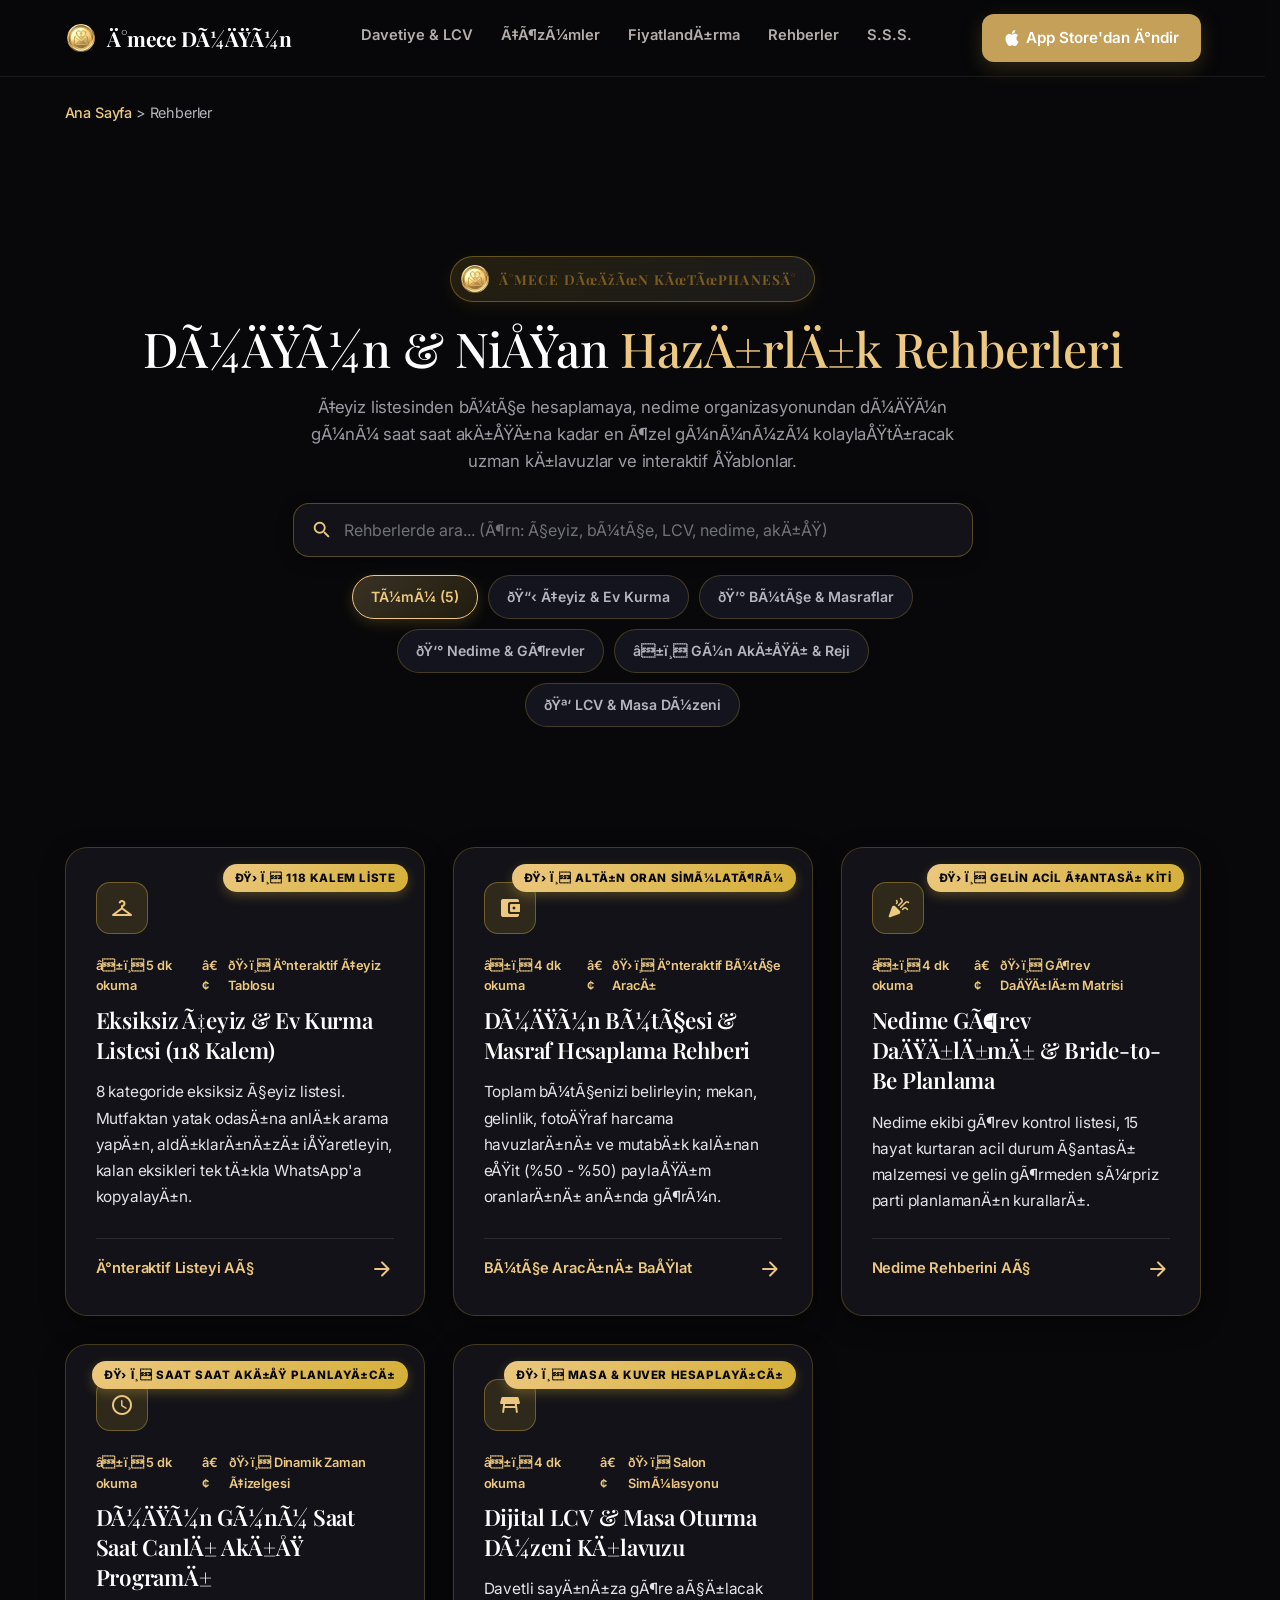
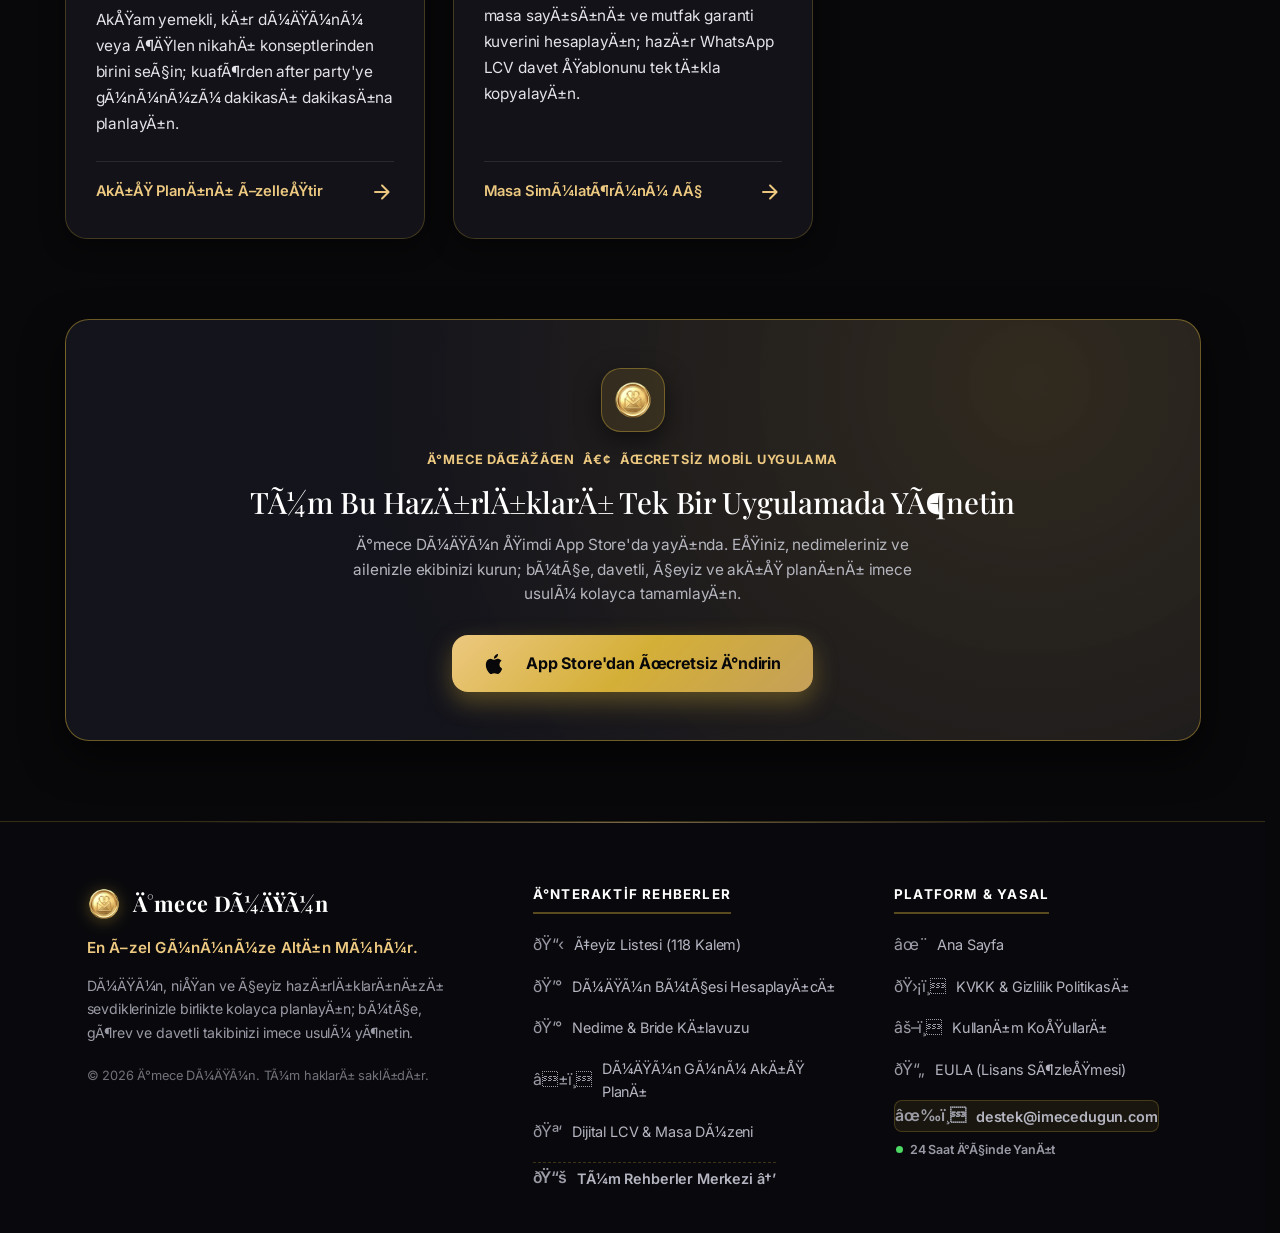
==== rehber/index.html @ f084f0af "feat(analytics): integrate Meta Pixel (2142810199699702) across all pages with Lead conversion track" ====
<!DOCTYPE html>
<html lang="tr">
<head>
    <!-- Google tag (gtag.js) -->
    <script async src="https://www.googletagmanager.com/gtag/js?id=G-TB2CR1GVQ4"></script>
    <script>
      window.dataLayer = window.dataLayer || [];
      function gtag(){dataLayer.push(arguments);}
      gtag('consent', 'default', {
        'ad_storage': 'granted',
        'ad_user_data': 'granted',
        'ad_personalization': 'granted',
        'analytics_storage': 'granted'
      });
      gtag('js', new Date());

      gtag('config', 'G-TB2CR1GVQ4');
    </script>

    <!-- Meta Pixel Code -->
    <script>
    !function(f,b,e,v,n,t,s)
    {if(f.fbq)return;n=f.fbq=function(){n.callMethod?
    n.callMethod.apply(n,arguments):n.queue.push(arguments)};
    if(!f._fbq)f._fbq=n;n.push=n;n.loaded=!0;n.version='2.0';
    n.queue=[];t=b.createElement(e);t.async=!0;
    t.src=v;s=b.getElementsByTagName(e)[0];
    s.parentNode.insertBefore(t,s)}(window, document,'script',
    'https://connect.facebook.net/en_US/fbevents.js');
    fbq('init', '2142810199699702');
    fbq('track', 'PageView');
    </script>
    <noscript><img height="1" width="1" style="display:none"
    src="https://www.facebook.com/tr?id=2142810199699702&ev=PageView&noscript=1"
    /></noscript>
    <!-- End Meta Pixel Code -->

    <meta charset="UTF-8">
    <meta name="viewport" content="width=device-width, initial-scale=1.0">
    <meta name="description" content="İmece Düğün Hazırlık Rehberleri: Eksiksiz çeyiz listesi, düğün bütçesi hesaplama, nedime görev dağılımı, düğün günü akış planı ve dijital LCV kılavuzları.">
    <meta name="keywords" content="düğün rehberi, çeyiz listesi, düğün bütçesi hesaplama, nedime görevleri, düğün günü akışı, dijital lcv, düğün planlama">
    <title>Düğün &amp; Nişan Hazırlık Rehberleri — İmece Düğün</title>
    <link rel="canonical" href="https://imecedugun.com/rehber/">
    <meta name="theme-color" content="#09090D">
    <link rel="manifest" href="/site.webmanifest">

    <!-- Social & Open Graph -->
    <meta property="og:type" content="website">
    <meta property="og:locale" content="tr_TR">
    <meta property="og:title" content="Düğün &amp; Nişan Hazırlık Rehberleri — İmece Düğün">
    <meta property="og:description" content="Eksiksiz çeyiz listesinden bütçe hesaplamaya, nedime organizasyonundan düğün günü akışına kadar tüm kılavuzlar tek merkezde.">
    <meta property="og:url" content="https://imecedugun.com/rehber/">
    <meta property="og:image" content="https://imecedugun.com/assets/img/og-share-1200x630.png">
    <meta property="og:image:width" content="1200">
    <meta property="og:image:height" content="630">
    <meta property="og:image:alt" content="İmece Düğün — Düğün &amp; Nişan Hazırlık Rehberleri">
    <meta property="og:site_name" content="İmece Düğün">
    <meta name="twitter:card" content="summary_large_image">
    <meta name="twitter:title" content="Düğün &amp; Nişan Hazırlık Rehberleri — İmece Düğün">
    <meta name="twitter:description" content="Eksiksiz çeyiz listesinden bütçe hesaplamaya, nedime organizasyonundan düğün günü akışına kadar tüm kılavuzlar tek merkezde.">
    <meta name="twitter:image" content="https://imecedugun.com/assets/img/og-share-1200x630.png">

    <!-- Fonts & Icons -->
    <link rel="preconnect" href="https://fonts.googleapis.com">
    <link rel="preconnect" href="https://fonts.gstatic.com" crossorigin>
    <link href="https://fonts.googleapis.com/css2?family=Inter:wght@300;400;500;600;700&family=Playfair+Display:ital,wght@0,400..900;1,400..900&display=swap" rel="stylesheet">
    <link href="https://fonts.googleapis.com/icon?family=Material+Icons+Round&display=swap" rel="stylesheet">
        <!-- Favicon & Tab Icons (100% Guaranteed Transparent, Zero White Background) -->
    <link rel="icon" type="image/svg+xml" href="/favicon.svg?v=20260911_v7">
    <link rel="icon" type="image/svg+xml" href="/seal-favicon.svg?v=20260911_v7">
    <link rel="icon" type="image/png" sizes="32x32" href="[data-uri]">
    <link rel="icon" type="image/png" sizes="16x16" href="[data-uri]">
    <link rel="icon" type="image/png" sizes="32x32" href="/seal-favicon-32.png?v=20260911_v7">
    <link rel="icon" type="image/png" sizes="16x16" href="/seal-favicon-16.png?v=20260911_v7">
    <link rel="icon" type="image/png" sizes="48x48" href="/seal-favicon-48.png?v=20260911_v7">
    <link rel="icon" type="image/png" sizes="96x96" href="/seal-favicon-96.png?v=20260911_v7">
    <link rel="icon" type="image/png" sizes="192x192" href="/favicon-192x192.png?v=20260911_v7">
    <link rel="shortcut icon" href="/favicon.ico?v=20260911_v7" type="image/x-icon">
    <link rel="apple-touch-icon" sizes="180x180" href="/apple-touch-icon.png?v=20260911_v7">
    <link rel="mask-icon" href="/safari-pinned-tab.svg?v=20260911_v7" color="#C59B27">
    <script>
      (function(){
        try {
          var u = "[data-uri]";
          var l = document.querySelector('link[rel="icon"]:not([type="image/svg+xml"])');
          if (!l) {
            l = document.createElement("link");
            l.rel = "icon";
            document.head.appendChild(l);
          }
          l.type = "image/png";
          l.sizes = "32x32";
          l.href = u;
        } catch(e){}
      })();
    </script>
<!-- Stylesheets -->
    <link rel="stylesheet" href="../style.css?v=37.0">
    <link rel="stylesheet" href="../refresh.css?v=37.0">

    <style>
        html, body {
            background-color: #08080A !important;
            color: #FFFFFF !important;
            font-family: 'Inter', system-ui, -apple-system, BlinkMacSystemFont, sans-serif;
            margin: 0;
            padding: 0;
        }
        .skip-link {
            position: absolute;
            top: -60px;
            left: 16px;
            background: #ECC880;
            color: #08080A;
            padding: 10px 18px;
            font-weight: 700;
            border-radius: 8px;
            z-index: 10000;
            text-decoration: none;
            transition: top 0.2s ease;
        }
        .skip-link:focus {
            top: 16px;
        }
        .sr-only {
            position: absolute;
            width: 1px;
            height: 1px;
            padding: 0;
            margin: -1px;
            overflow: hidden;
            clip: rect(0, 0, 0, 0);
            white-space: nowrap;
            border: 0;
        }
        .navbar {
            background: rgba(8, 8, 10, 0.92) !important;
            backdrop-filter: blur(20px) !important;
            border-bottom: 1px solid rgba(255, 255, 255, 0.08) !important;
        }
        .navbar .nav-links a {
            color: #E2E2E8 !important;
        }
        .navbar .nav-links a:hover {
            color: #ECC880 !important;
        }
        /* Luxury Modern Footer */
        footer.luxury-footer {
            background: #09090D !important;
            border-top: 1px solid rgba(212, 175, 55, 0.22) !important;
            padding: 64px 0 40px !important;
            position: relative;
            overflow: hidden;
        }
        .luxury-footer-divider {
            position: absolute;
            top: 0;
            left: 50%;
            transform: translateX(-50%);
            width: 80%;
            max-width: 900px;
            height: 1px;
            background: linear-gradient(90deg, transparent 0%, rgba(236, 200, 128, 0.5) 50%, transparent 100%);
        }
        footer.luxury-footer .footer-container {
            display: grid !important;
            grid-template-columns: 1.4fr 1.1fr 1fr !important;
            gap: 48px !important;
            align-items: flex-start !important;
            max-width: 1140px !important;
            margin: 0 auto !important;
            padding: 0 24px !important;
        }
        footer.luxury-footer .footer-brand {
            display: flex !important;
            flex-direction: column !important;
            gap: 14px !important;
        }
        footer.luxury-footer .footer-brand .logo {
            display: flex !important;
            align-items: center !important;
            gap: 12px !important;
            text-decoration: none !important;
        }
        footer.luxury-footer .footer-logo-img {
            width: 34px !important;
            height: 34px !important;
            object-fit: contain !important;
            filter: drop-shadow(0 2px 8px rgba(212, 175, 55, 0.35));
        }
        footer.luxury-footer .footer-brand .logo-text {
            font-family: var(--font-header, 'Playfair Display', serif) !important;
            color: #FFFFFF !important;
            font-size: 1.35rem !important;
            font-weight: 700 !important;
            letter-spacing: 0.3px !important;
        }
        footer.luxury-footer .footer-slogan {
            color: #ECC880 !important;
            font-size: 0.95rem !important;
            font-weight: 600 !important;
            letter-spacing: 0.2px !important;
            margin: 0 !important;
        }
        footer.luxury-footer .footer-desc {
            color: #9A9AA6 !important;
            font-size: 0.88rem !important;
            line-height: 1.65 !important;
            margin: 0 !important;
            max-width: 360px !important;
        }
        footer.luxury-footer .footer-platform-badge {
            display: inline-flex !important;
            align-items: center !important;
            gap: 8px !important;
            background: rgba(212, 175, 55, 0.08) !important;
            border: 1px solid rgba(212, 175, 55, 0.28) !important;
            padding: 6px 14px !important;
            border-radius: 20px !important;
            width: fit-content !important;
            color: #ECC880 !important;
            font-size: 0.8rem !important;
            font-weight: 600 !important;
            margin-top: 2px !important;
        }
        footer.luxury-footer .footer-platform-badge .badge-dot {
            width: 7px !important;
            height: 7px !important;
            border-radius: 50% !important;
            background: #4cd964 !important;
            box-shadow: 0 0 8px #4cd964 !important;
            display: inline-block !important;
            animation: pulse-live 2.5s infinite ease-in-out;
        }
        @keyframes pulse-live {
            0%, 100% { opacity: 1; transform: scale(1); }
            50% { opacity: 0.5; transform: scale(0.85); }
        }
        footer.luxury-footer .footer-legal-copy {
            color: #71717A !important;
            font-size: 0.8rem !important;
            margin-top: 8px !important;
        }
        footer.luxury-footer .footer-nav-col {
            display: flex !important;
            flex-direction: column !important;
            gap: 16px !important;
        }
        footer.luxury-footer .footer-heading {
            color: #FFFFFF !important;
            font-size: 0.84rem !important;
            font-weight: 700 !important;
            text-transform: uppercase !important;
            letter-spacing: 1.2px !important;
            margin: 0 !important;
            padding-bottom: 8px !important;
            border-bottom: 2px solid rgba(212, 175, 55, 0.4) !important;
            display: inline-block !important;
            width: fit-content !important;
        }
        footer.luxury-footer .footer-link-list {
            list-style: none !important;
            padding: 0 !important;
            margin: 0 !important;
            display: flex !important;
            flex-direction: column !important;
            gap: 12px !important;
        }
        footer.luxury-footer .footer-link-list li {
            margin: 0 !important;
            padding: 0 !important;
        }
        footer.luxury-footer .footer-link-list a {
            color: #B5B5C2 !important;
            font-size: 0.9rem !important;
            text-decoration: none !important;
            display: inline-flex !important;
            align-items: center !important;
            gap: 10px !important;
            transition: all 0.22s cubic-bezier(0.16, 1, 0.3, 1) !important;
            padding: 2px 0 !important;
        }
        footer.luxury-footer .footer-link-list a:hover {
            color: #ECC880 !important;
            transform: translateX(5px) !important;
            text-shadow: 0 0 10px rgba(236, 200, 128, 0.35) !important;
        }
        footer.luxury-footer .footer-icon {
            font-size: 1rem !important;
            opacity: 0.85 !important;
            display: inline-block !important;
            transition: transform 0.2s ease !important;
            flex-shrink: 0 !important;
        }
        footer.luxury-footer .footer-link-list a:hover .footer-icon {
            transform: scale(1.22) !important;
        }
        footer.luxury-footer .all-guides-link {
            color: #ECC880 !important;
            font-weight: 600 !important;
            margin-top: 4px !important;
            padding-top: 6px !important;
            border-top: 1px dashed rgba(212, 175, 55, 0.25) !important;
        }
        footer.luxury-footer .all-guides-link:hover {
            color: #FFF2CE !important;
        }
        footer.luxury-footer .support-mail-link {
            color: #ECC880 !important;
            font-weight: 600 !important;
            background: rgba(212, 175, 55, 0.08) !important;
            border: 1px solid rgba(212, 175, 55, 0.24) !important;
            padding: 6px 12px !important;
            border-radius: 8px !important;
            margin-top: 4px !important;
            width: fit-content !important;
        }
        footer.luxury-footer .support-mail-link:hover {
            background: rgba(212, 175, 55, 0.16) !important;
            border-color: rgba(212, 175, 55, 0.45) !important;
            color: #FFF2CE !important;
            transform: translateX(4px) !important;
        }
        @media (max-width: 900px) {
            footer.luxury-footer .footer-container {
                grid-template-columns: 1fr 1fr !important;
                gap: 36px !important;
            }
            footer.luxury-footer .footer-brand {
                grid-column: span 2 !important;
            }
        }
        @media (max-width: 600px) {
            footer.luxury-footer {
                padding: 48px 0 32px !important;
            }
            footer.luxury-footer .footer-container {
                grid-template-columns: 1fr !important;
                gap: 32px !important;
            }
            footer.luxury-footer .footer-brand {
                grid-column: span 1 !important;
            }
            footer.luxury-footer .footer-desc {
                max-width: 100% !important;
            }
        }
        .guide-hub-hero {
            padding: 120px 0 60px;
            text-align: center;
            position: relative;
        }
        .guide-hub-grid {
            display: grid;
            grid-template-columns: repeat(auto-fit, minmax(320px, 1fr));
            gap: 28px;
            margin: 40px 0 80px;
        }
        .guide-card {
            background: #121218;
            border: 1px solid rgba(212, 175, 55, 0.25);
            border-radius: 22px;
            padding: 34px 30px;
            transition: transform 0.3s cubic-bezier(0.16, 1, 0.3, 1), border-color 0.3s ease, box-shadow 0.3s ease;
            display: flex;
            flex-direction: column;
            justify-content: space-between;
            text-decoration: none;
            color: inherit;
            position: relative;
            overflow: hidden;
            box-shadow: 0 8px 24px rgba(0, 0, 0, 0.4);
        }
        .guide-card:hover {
            transform: translateY(-6px);
            border-color: rgba(212, 175, 55, 0.7);
            box-shadow: 0 16px 44px rgba(0, 0, 0, 0.6), 0 0 28px rgba(212, 175, 55, 0.25);
        }
        .guide-card-icon {
            width: 52px;
            height: 52px;
            border-radius: 14px;
            background: rgba(212, 175, 55, 0.15);
            border: 1px solid rgba(212, 175, 55, 0.4);
            display: flex;
            align-items: center;
            justify-content: center;
            color: #ECC880;
            margin-bottom: 22px;
            font-size: 26px;
        }
        .guide-card h3 {
            font-family: var(--font-header, 'Playfair Display', serif);
            font-size: 1.4rem;
            color: #FFFFFF;
            margin: 0 0 14px;
            line-height: 1.35;
            letter-spacing: -0.01em;
        }
        .guide-card p {
            color: #E2E2E8;
            font-size: 0.96rem;
            line-height: 1.7;
            margin: 0 0 24px;
            flex-grow: 1;
        }
        .guide-card-footer {
            display: flex;
            align-items: center;
            justify-content: space-between;
            border-top: 1px solid rgba(255, 255, 255, 0.1);
            padding-top: 18px;
            font-size: 0.92rem;
            font-weight: 600;
            color: #ECC880;
        }
        .guide-badge-popular {
            position: absolute;
            top: 16px;
            right: 16px;
            background: linear-gradient(135deg, #ECC880, #D4AF37);
            color: #08080A;
            font-size: 0.72rem;
            font-weight: 800;
            padding: 5px 12px;
            border-radius: 20px;
            text-transform: uppercase;
            letter-spacing: 0.6px;
            box-shadow: 0 4px 12px rgba(212, 175, 55, 0.3);
        }
        .guide-card-footer .material-icons-round {
            transition: transform 0.25s cubic-bezier(0.16, 1, 0.3, 1), color 0.25s ease;
        }
        .guide-card:hover .guide-card-footer .material-icons-round {
            transform: translateX(6px);
            color: #FFF2CE;
        }
        /* Luxury Search & Filter Pills */
        .guide-search-container {
            max-width: 680px;
            margin: 28px auto 20px;
            position: relative;
        }
        .guide-search-wrapper {
            position: relative;
            display: flex;
            align-items: center;
        }
        .guide-search-input {
            width: 100%;
            background: #121218;
            border: 1px solid rgba(212, 175, 55, 0.35);
            border-radius: 16px;
            padding: 16px 20px 16px 50px;
            color: #FFFFFF;
            font-size: 1rem;
            font-family: inherit;
            outline: none;
            transition: all 0.25s ease;
            box-shadow: 0 4px 16px rgba(0,0,0,0.3);
        }
        .guide-search-input:focus {
            border-color: #ECC880;
            box-shadow: 0 0 0 3px rgba(212, 175, 55, 0.25), 0 8px 24px rgba(0,0,0,0.4);
            background: #161622;
        }
        .guide-search-input::placeholder {
            color: #71717A;
        }
        .guide-search-icon {
            position: absolute;
            left: 18px;
            color: #ECC880;
            font-size: 22px;
            pointer-events: none;
        }
        .guide-filter-pills {
            display: flex;
            align-items: center;
            justify-content: center;
            flex-wrap: wrap;
            gap: 10px;
            margin: 18px auto 0;
            max-width: 760px;
        }
        .guide-filter-btn {
            background: #14141E;
            border: 1px solid rgba(212, 175, 55, 0.25);
            color: #B5B5BE;
            font-size: 0.88rem;
            font-weight: 600;
            padding: 8px 18px;
            border-radius: 24px;
            cursor: pointer;
            transition: all 0.22s ease;
            font-family: inherit;
            min-height: 44px;
            display: inline-flex;
            align-items: center;
            justify-content: center;
        }
        .guide-filter-btn:hover {
            border-color: rgba(212, 175, 55, 0.6);
            color: #FFFFFF;
            background: #181826;
            transform: translateY(-2px);
        }
        .guide-filter-btn.active {
            background: linear-gradient(135deg, rgba(236, 200, 128, 0.22) 0%, rgba(212, 175, 55, 0.12) 100%);
            border-color: #ECC880;
            color: #ECC880;
            box-shadow: 0 4px 14px rgba(212, 175, 55, 0.2);
        }
        .no-results-msg {
            grid-column: 1 / -1;
            text-align: center;
            padding: 48px 24px;
            background: #121218;
            border: 1px dashed rgba(212, 175, 55, 0.3);
            border-radius: 20px;
            display: none;
        }
        .breadcrumb-nav {
            padding: 24px 0 12px;
            font-size: 0.9rem;
            color: #B5B5BE;
        }
        .breadcrumb-nav a {
            color: #ECC880;
            text-decoration: none;
            font-weight: 500;
        }
        @media (max-width: 600px) {
            .guide-hub-grid {
                grid-template-columns: 1fr !important;
                gap: 18px !important;
            }
            .guide-card {
                padding: 24px 18px !important;
                border-radius: 18px !important;
            }
            .guide-badge-popular {
                position: static !important;
                align-self: flex-start !important;
                margin-bottom: 12px !important;
            }
            .guide-filter-pills {
                overflow-x: auto !important;
                flex-wrap: nowrap !important;
                -webkit-overflow-scrolling: touch !important;
                scrollbar-width: none !important;
                justify-content: flex-start !important;
                padding-bottom: 8px !important;
                width: 100% !important;
            }
            .guide-filter-pills::-webkit-scrollbar {
                display: none;
            }
            .guide-filter-btn {
                flex-shrink: 0;
                white-space: nowrap;
            }
        }
    </style>

    <!-- Schema.org Breadcrumb & ItemList Collection -->
    <script type="application/ld+json">
    [
      {
        "@context": "https://schema.org",
        "@type": "BreadcrumbList",
        "itemListElement": [
          {
            "@type": "ListItem",
            "position": 1,
            "name": "Ana Sayfa",
            "item": "https://imecedugun.com/"
          },
          {
            "@type": "ListItem",
            "position": 2,
            "name": "Rehberler",
            "item": "https://imecedugun.com/rehber/"
          }
        ]
      },
      {
        "@context": "https://schema.org",
        "@type": "ItemList",
        "name": "İmece Düğün Hazırlık Rehberleri",
        "description": "Düğün bütçesi, çeyiz listesi, nedime görev dağılımı, düğün günü akış planı ve dijital LCV rehberleri.",
        "itemListElement": [
          {
            "@type": "ListItem",
            "position": 1,
            "url": "https://imecedugun.com/rehber/ceyiz-listesi.html",
            "name": "Eksiksiz Çeyiz Listesi (118 Kalem)"
          },
          {
            "@type": "ListItem",
            "position": 2,
            "url": "https://imecedugun.com/rehber/dugun-butcesi.html",
            "name": "Düğün Bütçesi Hesaplayıcı"
          },
          {
            "@type": "ListItem",
            "position": 3,
            "url": "https://imecedugun.com/rehber/nedime-ve-bride-to-be.html",
            "name": "Nedime Görev Dağılımı ve Bride-to-Be Planlama"
          },
          {
            "@type": "ListItem",
            "position": 4,
            "url": "https://imecedugun.com/rehber/dugun-gunu-akisi.html",
            "name": "Düğün Günü Saat Saat Canlı Akış Programı"
          },
          {
            "@type": "ListItem",
            "position": 5,
            "url": "https://imecedugun.com/rehber/dijital-lcv-ve-oturma-duzeni.html",
            "name": "Dijital LCV ve Masa Oturma Düzeni Kılavuzu"
          }
        ]
      }
    ]
    </script>
</head>
<body class="has-sticky-cta dark-active" style="background-color: #08080A !important; color: #FFFFFF !important;">
    <a class="skip-link" href="#anaicerik">İçeriğe geç</a>

    <!-- Header / Navbar -->
    <header class="navbar" style="background-color: rgba(8, 8, 10, 0.95) !important;">
        <div class="container nav-container">
            <a class="logo" href="https://imecedugun.com/" aria-label="İmece Düğün — Ana Sayfa">
                <img src="../assets/img/logo_wax_seal_96.png" alt="İmece Düğün Logo" width="32" height="32" style="width: 32px; height: 32px; object-fit: contain; margin-right: 10px;">
                <span class="logo-text">İmece Düğün</span>
            </a>
            <nav class="nav-links">
                <a href="https://imecedugun.com/#interactive-rsvp-showcase">Davetiye &amp; LCV</a>
                <a href="https://imecedugun.com/#neden-imece">Çözümler</a>
                <a href="https://imecedugun.com/#paketler">Fiyatlandırma</a>
                <a href="index.html" aria-current="page" style="color: var(--gold, #C5A059); font-weight: 600;">Rehberler</a>
                <a href="https://imecedugun.com/#sss">S.S.S.</a>
            </nav>
            <button class="nav-toggle" id="navToggle" type="button" aria-label="Menüyü aç" aria-expanded="false" aria-controls="navDrawer">
                <span class="nav-toggle-bar"></span>
                <span class="nav-toggle-bar"></span>
            </button>
            <div class="nav-cta">
                <a href="https://apps.apple.com/tr/app/i-mece-d%C3%BC%C4%9F%C3%BCn/id6794826834" target="_blank" rel="noopener" class="btn btn-primary btn-gold-effect nav-download-btn">
                    <svg class="apple-svg" viewBox="0 0 16 16" width="16" height="16" fill="currentColor" style="vertical-align: -2px; margin-right: 6px;" aria-hidden="true">
                        <path d="M11.182.008C11.148-.03 9.923.023 8.857 1.18c-1.066 1.156-.902 2.482-.878 2.516s1.52.087 2.475-1.258.762-2.391.728-2.43m3.314 11.733c-.048-.096-2.325-1.234-2.113-3.422s1.675-2.789 1.698-2.854-.597-.79-1.254-1.157a3.7 3.7 0 0 0-1.563-.434c-.108-.003-.483-.095-1.254.116-.508.139-1.653.589-1.968.607-.316.018-1.256-.522-2.267-.665-.647-.125-1.333.131-1.824.328-.49.196-1.422.754-2.074 2.237-.652 1.482-.311 3.83-.067 4.56s.625 1.924 1.273 2.796c.576.984 1.34 1.667 1.659 1.899s1.219.386 1.843.067c.502-.308 1.408-.485 1.766-.472.357.013 1.061.154 1.782.539.571.197 1.111.115 1.652-.105.541-.221 1.324-1.059 2.238-2.758q.52-1.185.473-1.282"/>
                    </svg>
                    App Store'dan İndir
                </a>
            </div>
        </div>
    </header>

    <!-- Mobil Menü Çekmecesi -->
    <div class="nav-drawer" id="navDrawer" hidden>
        <div class="nav-drawer-scrim" data-nav-close></div>
        <nav class="nav-drawer-panel" aria-label="Mobil menü">
            <div style="display: flex; align-items: center; justify-content: space-between; margin-bottom: 20px; padding-bottom: 14px; border-bottom: 1px solid rgba(255, 255, 255, 0.1);">
                <div style="display: flex; align-items: center; gap: 10px;">
                    <img src="../assets/img/logo_wax_seal_96.png" alt="Logo" width="28" height="28" style="width: 28px; height: 28px; object-fit: contain;">
                    <span style="font-weight: 700; color: #fff; font-size: 1.05rem;">İmece Düğün</span>
                </div>
                <button type="button" data-nav-close style="background: none; border: none; color: #ECC880; font-size: 28px; cursor: pointer; min-width: 44px; min-height: 44px; display: inline-flex; align-items: center; justify-content: center; line-height: 1;" aria-label="Menüyü Kapat">&times;</button>
            </div>
            <a href="https://imecedugun.com/#interactive-rsvp-showcase" data-nav-close>Davetiye &amp; LCV</a>
            <a href="https://imecedugun.com/#neden-imece" data-nav-close>Çözümler</a>
            <a href="https://imecedugun.com/#paketler" data-nav-close>Fiyatlandırma</a>
            <a href="https://imecedugun.com/#sss" data-nav-close>S.S.S.</a>

            <div style="margin: 14px 0 8px; padding-top: 14px; border-top: 1px solid rgba(255, 255, 255, 0.08); font-size: 0.75rem; text-transform: uppercase; letter-spacing: 1px; color: #ECC880; font-weight: 700;">Rehberler &amp; Şablonlar</div>
            <a href="index.html" data-nav-close style="color: var(--gold, #C5A059); font-weight: 600;">Rehberler Merkezi</a>
            <a href="ceyiz-listesi.html" data-nav-close>Eksiksiz Çeyiz Listesi (118 Kalem)</a>
            <a href="dugun-butcesi.html" data-nav-close>Düğün Bütçesi Hesaplayıcı</a>
            <a href="nedime-ve-bride-to-be.html" data-nav-close>Nedime &amp; Bride Kılavuzu</a>
            <a href="dugun-gunu-akisi.html" data-nav-close>Düğün Günü Akış Planı</a>
            <a href="dijital-lcv-ve-oturma-duzeni.html" data-nav-close>Dijital LCV &amp; Masa Düzeni</a>
            <a href="https://apps.apple.com/tr/app/i-mece-d%C3%BC%C4%9F%C3%BCn/id6794826834" target="_blank" rel="noopener" class="btn btn-primary nav-drawer-cta" data-nav-close style="margin-top: 20px;">
                <svg class="apple-svg" viewBox="0 0 16 16" width="16" height="16" fill="currentColor" style="vertical-align: -2px; margin-right: 6px;" aria-hidden="true">
                    <path d="M11.182.008C11.148-.03 9.923.023 8.857 1.18c-1.066 1.156-.902 2.482-.878 2.516s1.52.087 2.475-1.258.762-2.391.728-2.43m3.314 11.733c-.048-.096-2.325-1.234-2.113-3.422s1.675-2.789 1.698-2.854-.597-.79-1.254-1.157a3.7 3.7 0 0 0-1.563-.434c-.108-.003-.483-.095-1.254.116-.508.139-1.653.589-1.968.607-.316.018-1.256-.522-2.267-.665-.647-.125-1.333.131-1.824.328-.49.196-1.422.754-2.074 2.237-.652 1.482-.311 3.83-.067 4.56s.625 1.924 1.273 2.796c.576.984 1.34 1.667 1.659 1.899s1.219.386 1.843.067c.502-.308 1.408-.485 1.766-.472.357.013 1.061.154 1.782.539.571.197 1.111.115 1.652-.105.541-.221 1.324-1.059 2.238-2.758q.52-1.185.473-1.282"/>
                </svg>
                App Store'dan İndir
            </a>
        </nav>
    </div>

    <main id="anaicerik" style="background-color: #08080A !important; color: #FFFFFF !important;">
        <div class="container">
            <nav aria-label="Sayfa konumu" class="breadcrumb-nav">
                <a href="https://imecedugun.com/">Ana Sayfa</a> &gt; <span>Rehberler</span>
            </nav>
        </div>

        <section class="guide-hub-hero">
            <div class="container">
                <div class="hero-brand-badge" style="display: inline-flex; align-items: center; gap: 8px; margin-bottom: 16px;">
                    <img src="../assets/img/logo_wax_seal_96.png" alt="Mühür" width="32" height="32" style="width: 32px; height: 32px;">
                    <span class="hero-badge-title">İMECE DÜĞÜN KÜTÜPHANESİ</span>
                </div>
                <h1 style="font-family: var(--font-header, 'Playfair Display', serif); font-size: clamp(2rem, 4vw, 3rem); color: #fff; margin-bottom: 16px;">
                    Düğün &amp; Nişan <span class="text-gold-gradient">Hazırlık Rehberleri</span>
                </h1>
                <p style="max-width: 680px; margin: 0 auto; color: var(--n-muted, #9a9aa2); font-size: 1.05rem; line-height: 1.6;">
                    Çeyiz listesinden bütçe hesaplamaya, nedime organizasyonundan düğün günü saat saat akışına kadar en özel gününüzü kolaylaştıracak uzman kılavuzlar ve interaktif şablonlar.
                </p>

                <!-- Search & Filters -->
                <div class="guide-search-container">
                    <div class="guide-search-wrapper">
                        <span class="material-icons-round guide-search-icon">search</span>
                        <input type="text" id="guideSearchInput" class="guide-search-input" placeholder="Rehberlerde ara... (örn: çeyiz, bütçe, LCV, nedime, akış)" aria-label="Rehberlerde arama yapın">
                    </div>
                    <div class="guide-filter-pills" role="tablist" aria-label="Kategori Filtreleri">
                        <button class="guide-filter-btn active" data-filter="all" role="tab" aria-selected="true">Tümü (5)</button>
                        <button class="guide-filter-btn" data-filter="ceyiz" role="tab" aria-selected="false">📋 Çeyiz &amp; Ev Kurma</button>
                        <button class="guide-filter-btn" data-filter="butce" role="tab" aria-selected="false">💰 Bütçe &amp; Masraflar</button>
                        <button class="guide-filter-btn" data-filter="nedime" role="tab" aria-selected="false">👰 Nedime &amp; Görevler</button>
                        <button class="guide-filter-btn" data-filter="akis" role="tab" aria-selected="false">⏱️ Gün Akışı &amp; Reji</button>
                        <button class="guide-filter-btn" data-filter="lcv" role="tab" aria-selected="false">🪑 LCV &amp; Masa Düzeni</button>
                    </div>
                </div>
            </div>
        </section>

        <section class="guide-hub-content">
            <div class="container">
                <h2 class="sr-only">Adım Adım Düğün Planlama Rehberleri ve Araçları</h2>
                <div class="guide-hub-grid" id="guideHubGrid">
                    
                    <!-- Guide 1: Çeyiz Listesi -->
                    <a href="ceyiz-listesi.html" class="guide-card" data-category="ceyiz" data-keywords="çeyiz listesi ev kurma mutfak yatak odası salon banyo 118 kalem checklist interaktif liste">
                        <span class="guide-badge-popular">🛠️ 118 Kalem Liste</span>
                        <div>
                            <div class="guide-card-icon">
                                <span class="material-icons-round">checkroom</span>
                            </div>
                            <div class="guide-card-meta" style="display: flex; align-items: center; gap: 8px; color: #ECC880; font-size: 0.8rem; font-weight: 600; margin-bottom: 8px;">
                                <span>⏱️ 5 dk okuma</span>
                                <span>•</span>
                                <span>🛠️ İnteraktif Çeyiz Tablosu</span>
                            </div>
                            <h3>Eksiksiz Çeyiz &amp; Ev Kurma Listesi (118 Kalem)</h3>
                            <p>8 kategoride eksiksiz çeyiz listesi. Mutfaktan yatak odasına anlık arama yapın, aldıklarınızı işaretleyin, kalan eksikleri tek tıkla WhatsApp'a kopyalayın.</p>
                        </div>
                        <div class="guide-card-footer">
                            <span>İnteraktif Listeyi Aç</span>
                            <span class="material-icons-round">arrow_forward</span>
                        </div>
                    </a>

                    <!-- Guide 2: Düğün Bütçesi -->
                    <a href="dugun-butcesi.html" class="guide-card" data-category="butce" data-keywords="düğün bütçesi masraf hesaplama altın oran simülatör gelin damat eşit %50 harcama tavanı sapmama">
                        <span class="guide-badge-popular">🛠️ Altın Oran Simülatörü</span>
                        <div>
                            <div class="guide-card-icon">
                                <span class="material-icons-round">account_balance_wallet</span>
                            </div>
                            <div class="guide-card-meta" style="display: flex; align-items: center; gap: 8px; color: #ECC880; font-size: 0.8rem; font-weight: 600; margin-bottom: 8px;">
                                <span>⏱️ 4 dk okuma</span>
                                <span>•</span>
                                <span>🛠️ İnteraktif Bütçe Aracı</span>
                            </div>
                            <h3>Düğün Bütçesi &amp; Masraf Hesaplama Rehberi</h3>
                            <p>Toplam bütçenizi belirleyin; mekan, gelinlik, fotoğraf harcama havuzlarını ve mutabık kalınan eşit (%50 - %50) paylaşım oranlarını anında görün.</p>
                        </div>
                        <div class="guide-card-footer">
                            <span>Bütçe Aracını Başlat</span>
                            <span class="material-icons-round">arrow_forward</span>
                        </div>
                    </a>

                    <!-- Guide 3: Nedime & Bride -->
                    <a href="nedime-ve-bride-to-be.html" class="guide-card" data-category="nedime" data-keywords="nedime bride to be gelin acil çantası sağdıç görev dağılımı kriz protokolü co-host">
                        <span class="guide-badge-popular">🛠️ Gelin Acil Çantası Kiti</span>
                        <div>
                            <div class="guide-card-icon">
                                <span class="material-icons-round">celebration</span>
                            </div>
                            <div class="guide-card-meta" style="display: flex; align-items: center; gap: 8px; color: #ECC880; font-size: 0.8rem; font-weight: 600; margin-bottom: 8px;">
                                <span>⏱️ 4 dk okuma</span>
                                <span>•</span>
                                <span>🛠️ Görev Dağılım Matrisi</span>
                            </div>
                            <h3>Nedime Görev Dağılımı &amp; Bride-to-Be Planlama</h3>
                            <p>Nedime ekibi görev kontrol listesi, 15 hayat kurtaran acil durum çantası malzemesi ve gelin görmeden sürpriz parti planlamanın kuralları.</p>
                        </div>
                        <div class="guide-card-footer">
                            <span>Nedime Rehberini Aç</span>
                            <span class="material-icons-round">arrow_forward</span>
                        </div>
                    </a>

                    <!-- Guide 4: Düğün Günü Akışı -->
                    <a href="dugun-gunu-akisi.html" class="guide-card" data-category="akis" data-keywords="düğün günü saat saat canlı akış programı kuaför fotoğraf nikah reji zaman yönetimi after party">
                        <span class="guide-badge-popular">🛠️ Saat Saat Akış Planlayıcı</span>
                        <div>
                            <div class="guide-card-icon">
                                <span class="material-icons-round">schedule</span>
                            </div>
                            <div class="guide-card-meta" style="display: flex; align-items: center; gap: 8px; color: #ECC880; font-size: 0.8rem; font-weight: 600; margin-bottom: 8px;">
                                <span>⏱️ 5 dk okuma</span>
                                <span>•</span>
                                <span>🛠️ Dinamik Zaman Çizelgesi</span>
                            </div>
                            <h3>Düğün Günü Saat Saat Canlı Akış Programı</h3>
                            <p>Akşam yemekli, kır düğünü veya öğlen nikahı konseptlerinden birini seçin; kuaförden after party'ye gününüzü dakikası dakikasına planlayın.</p>
                        </div>
                        <div class="guide-card-footer">
                            <span>Akış Planını Özelleştir</span>
                            <span class="material-icons-round">arrow_forward</span>
                        </div>
                    </a>

                    <!-- Guide 5: Dijital LCV & Oturma Düzeni -->
                    <a href="dijital-lcv-ve-oturma-duzeni.html" class="guide-card" data-category="lcv" data-keywords="dijital lcv masa oturma düzeni kuver hesaplayıcı whatsapp davet şablonu protokol diyet alerjen">
                        <span class="guide-badge-popular">🛠️ Masa &amp; Kuver Hesaplayıcı</span>
                        <div>
                            <div class="guide-card-icon">
                                <span class="material-icons-round">table_restaurant</span>
                            </div>
                            <div class="guide-card-meta" style="display: flex; align-items: center; gap: 8px; color: #ECC880; font-size: 0.8rem; font-weight: 600; margin-bottom: 8px;">
                                <span>⏱️ 4 dk okuma</span>
                                <span>•</span>
                                <span>🛠️ Salon Simülasyonu</span>
                            </div>
                            <h3>Dijital LCV &amp; Masa Oturma Düzeni Kılavuzu</h3>
                            <p>Davetli sayınıza göre açılacak masa sayısını ve mutfak garanti kuverini hesaplayın; hazır WhatsApp LCV davet şablonunu tek tıkla kopyalayın.</p>
                        </div>
                        <div class="guide-card-footer">
                            <span>Masa Simülatörünü Aç</span>
                            <span class="material-icons-round">arrow_forward</span>
                        </div>
                    </a>

                    <!-- Empty State Message -->
                    <div id="noResultsMsg" class="no-results-msg">
                        <span class="material-icons-round" style="font-size: 40px; color: #ECC880; margin-bottom: 12px; display: block;">search_off</span>
                        <p style="color: #ECC880; font-size: 1.1rem; margin: 0 0 8px; font-weight: 600;">Aradığınız kriterlere uygun rehber bulunamadı.</p>
                        <p style="color: #9A9AA6; margin: 0; font-size: 0.9rem;">Farklı bir arama kelimesi yazabilir veya kategori filtresini 'Tümü' olarak değiştirebilirsiniz.</p>
                    </div>

                </div>

                <!-- Bottom CTA Box -->
                <div style="background: radial-gradient(circle at 85% 15%, rgba(236, 200, 128, 0.18) 0%, rgba(20, 20, 28, 0.98) 65%); border: 1px solid rgba(212, 175, 55, 0.45); border-radius: 24px; padding: 48px 32px; text-align: center; margin-bottom: 80px; box-shadow: 0 16px 40px rgba(0, 0, 0, 0.6);">
                    <div style="display: inline-flex; align-items: center; justify-content: center; width: 64px; height: 64px; border-radius: 20px; background: rgba(212, 175, 55, 0.12); border: 1px solid rgba(212, 175, 55, 0.4); margin-bottom: 18px; box-shadow: 0 8px 24px rgba(0,0,0,0.5);">
                        <img src="../assets/img/logo_wax_seal_96.png" alt="İmece Düğün Mühür" width="40" height="40">
                    </div>
                    <div style="display: flex; align-items: center; justify-content: center; gap: 8px; color: #ECC880; font-size: 0.8rem; font-weight: 700; text-transform: uppercase; letter-spacing: 0.8px; margin-bottom: 12px;">
                        <span>İMECE DÜĞÜN</span>
                        <span>•</span>
                        <span>Ücretsiz Mobil Uygulama</span>
                    </div>
                    <h2 style="font-family: var(--font-header, 'Playfair Display', serif); color: #fff; font-size: 1.85rem; margin-bottom: 12px; line-height: 1.3;">
                        Tüm Bu Hazırlıkları Tek Bir Uygulamada Yönetin
                    </h2>
                    <p style="color: #B5B5BE; max-width: 580px; margin: 0 auto 28px; line-height: 1.6; font-size: 0.96rem;">
                        İmece Düğün şimdi App Store'da yayında. Eşiniz, nedimeleriniz ve ailenizle ekibinizi kurun; bütçe, davetli, çeyiz ve akış planını imece usulü kolayca tamamlayın.
                    </p>
                    <a href="https://apps.apple.com/tr/app/i-mece-d%C3%BC%C4%9F%C3%BCn/id6794826834" target="_blank" rel="noopener" style="display: inline-flex; align-items: center; justify-content: center; gap: 12px; background: linear-gradient(135deg, #ECC880 0%, #D4AF37 50%, #C5A059 100%); color: #08080A; font-weight: 700; font-size: 1rem; padding: 16px 32px; border-radius: 16px; text-decoration: none; box-shadow: 0 10px 24px rgba(212, 175, 55, 0.35); transition: all 0.25s ease;">
                        <svg class="apple-svg" viewBox="0 0 16 16" width="20" height="20" fill="currentColor" aria-hidden="true">
                            <path d="M11.182.008C11.148-.03 9.923.023 8.857 1.18c-1.066 1.156-.902 2.482-.878 2.516s1.52.087 2.475-1.258.762-2.391.728-2.43m3.314 11.733c-.048-.096-2.325-1.234-2.113-3.422s1.675-2.789 1.698-2.854-.597-.79-1.254-1.157a3.7 3.7 0 0 0-1.563-.434c-.108-.003-.483-.095-1.254.116-.508.139-1.653.589-1.968.607-.316.018-1.256-.522-2.267-.665-.647-.125-1.333.131-1.824.328-.49.196-1.422.754-2.074 2.237-.652 1.482-.311 3.83-.067 4.56s.625 1.924 1.273 2.796c.576.984 1.34 1.667 1.659 1.899s1.219.386 1.843.067c.502-.308 1.408-.485 1.766-.472.357.013 1.061.154 1.782.539.571.197 1.111.115 1.652-.105.541-.221 1.324-1.059 2.238-2.758q.52-1.185.473-1.282"/>
                        </svg>
                        <span>App Store'dan Ücretsiz İndirin</span>
                    </a>
                </div>
            </div>
        </section>
    </main>

    <!-- Footer -->
    <footer class="luxury-footer">
        <div class="luxury-footer-divider"></div>
        <div class="container footer-container">
            <div class="footer-brand">
                <div class="logo">
                    <img src="../assets/img/logo_wax_seal_96.png" alt="İmece Düğün" width="34" height="34" class="footer-logo-img">
                    <span class="logo-text">İmece Düğün</span>
                </div>
                <p class="footer-slogan">En Özel Gününüze Altın Mühür.</p>
                <p class="footer-desc">Düğün, nişan ve çeyiz hazırlıklarınızı sevdiklerinizle birlikte kolayca planlayın; bütçe, görev ve davetli takibinizi imece usulü yönetin.</p>
                <div class="footer-legal-copy">&copy; 2026 İmece Düğün. Tüm hakları saklıdır.</div>
            </div>
            
            <div class="footer-nav-col">
                <h4 class="footer-heading">İnteraktif Rehberler</h4>
                <ul class="footer-link-list">
                    <li><a href="ceyiz-listesi.html"><span class="footer-icon">📋</span><span>Çeyiz Listesi (118 Kalem)</span></a></li>
                    <li><a href="dugun-butcesi.html"><span class="footer-icon">💰</span><span>Düğün Bütçesi Hesaplayıcı</span></a></li>
                    <li><a href="nedime-ve-bride-to-be.html"><span class="footer-icon">👰</span><span>Nedime &amp; Bride Kılavuzu</span></a></li>
                    <li><a href="dugun-gunu-akisi.html"><span class="footer-icon">⏱️</span><span>Düğün Günü Akış Planı</span></a></li>
                    <li><a href="dijital-lcv-ve-oturma-duzeni.html"><span class="footer-icon">🪑</span><span>Dijital LCV &amp; Masa Düzeni</span></a></li>
                    <li><a href="index.html" class="all-guides-link"><span class="footer-icon">📚</span><span>Tüm Rehberler Merkezi →</span></a></li>
                </ul>
            </div>
            
            <div class="footer-nav-col">
                <h4 class="footer-heading">Platform &amp; Yasal</h4>
                <ul class="footer-link-list">
                    <li><a href="https://imecedugun.com/"><span class="footer-icon">✨</span><span>Ana Sayfa</span></a></li>
                    <li><a href="../gizlilik.html"><span class="footer-icon">🛡️</span><span>KVKK &amp; Gizlilik Politikası</span></a></li>
                    <li><a href="../kosullar.html"><span class="footer-icon">⚖️</span><span>Kullanım Koşulları</span></a></li>
                    <li><a href="../eula.html"><span class="footer-icon">📄</span><span>EULA (Lisans Sözleşmesi)</span></a></li>
                    <li>
                        <a href="mailto:destek@imecedugun.com" class="support-mail-link">
                            <span class="footer-icon">✉️</span>
                            <span>destek@imecedugun.com</span>
                        </a>
                        <div class="footer-response-badge" style="margin-top: 8px; display: inline-flex; align-items: center; gap: 7px; font-size: 0.78rem; font-weight: 600; color: #9A9AA6;">
                            <span class="response-pulse-dot" style="width: 7px; height: 7px; border-radius: 50%; background: #4cd964; display: inline-block;"></span>
                            <span>24 Saat İçinde Yanıt</span>
                        </div>
                    </li>
                </ul>
            </div>
        </div>
    </footer>

    <script>
    (function() {
        // Mobile Navigation Drawer
        var toggle = document.getElementById("navToggle");
        var drawer = document.getElementById("navDrawer");
        if (toggle && drawer) {
            function openDrawer() {
                drawer.removeAttribute("hidden");
                void drawer.offsetWidth;
                drawer.classList.add("is-open");
                toggle.setAttribute("aria-expanded", "true");
                document.body.classList.add("nav-open");
            }
            function closeDrawer() {
                drawer.classList.remove("is-open");
                toggle.setAttribute("aria-expanded", "false");
                document.body.classList.remove("nav-open");
                setTimeout(function() {
                    if (toggle.getAttribute("aria-expanded") !== "true") {
                        drawer.setAttribute("hidden", "");
                    }
                }, 450);
            }
            toggle.addEventListener("click", function() {
                var isOpen = toggle.getAttribute("aria-expanded") === "true";
                if (isOpen) closeDrawer(); else openDrawer();
            });
            drawer.addEventListener("click", function(e) {
                if (e.target.hasAttribute("data-nav-close") || e.target.closest("[data-nav-close]")) {
                    closeDrawer();
                }
            });
            document.addEventListener("keydown", function(e) {
                if (e.key === "Escape" && toggle.getAttribute("aria-expanded") === "true") {
                    closeDrawer();
                }
            });
        }

        // Live Search & Category Filtering
        var searchInput = document.getElementById("guideSearchInput");
        var filterBtns = document.querySelectorAll(".guide-filter-btn");
        var cards = document.querySelectorAll("#guideHubGrid .guide-card");
        var noResultsMsg = document.getElementById("noResultsMsg");

        var activeFilter = "all";
        var searchQuery = "";

        function filterCards() {
            var visibleCount = 0;
            var query = searchQuery.trim().toLowerCase();

            cards.forEach(function(card) {
                var category = card.getAttribute("data-category") || "";
                var keywords = (card.getAttribute("data-keywords") || "").toLowerCase();
                var textContent = card.innerText.toLowerCase();

                var matchesCat = (activeFilter === "all" || category === activeFilter);
                var matchesSearch = !query || keywords.indexOf(query) !== -1 || textContent.indexOf(query) !== -1;

                if (matchesCat && matchesSearch) {
                    card.style.display = "flex";
                    visibleCount++;
                } else {
                    card.style.display = "none";
                }
            });

            if (noResultsMsg) {
                noResultsMsg.style.display = (visibleCount === 0) ? "block" : "none";
            }
        }

        if (searchInput) {
            searchInput.addEventListener("input", function(e) {
                searchQuery = e.target.value;
                filterCards();
            });
        }

        filterBtns.forEach(function(btn) {
            btn.addEventListener("click", function() {
                filterBtns.forEach(function(b) {
                    b.classList.remove("active");
                    b.setAttribute("aria-selected", "false");
                });
                btn.classList.add("active");
                btn.setAttribute("aria-selected", "true");
                activeFilter = btn.getAttribute("data-filter") || "all";
                filterCards();
            });
        });
    })();
    </script>
</body>
</html>
---- style.css ----
/* ==========================================================================
   Düğün & Nişan İmece — Landing Page Stylesheet (Apple Style Premium Edition)
   ========================================================================== */

/* Design Tokens & Theme Variables */
:root {
    /* Fonts */
    --font-heading: 'Playfair Display', Georgia, serif;
    --font-body: 'Inter', system-ui, -apple-system, BlinkMacSystemFont, sans-serif;
    /* index.html ve asistan-card h3, --font-heading yerine bu adlarla cagiriyordu.
       Onceden hic tanimlanmamislardi: Playfair Display sessizce fallback fonta duseriyordu. */
    --font-header: var(--font-heading);
    --font-title: var(--font-heading);

    /* Colors (HSL & Premium Apple Harmony) */
    --primary: hsl(0, 36%, 74%);         /* Pastel Rose: #D4A5A5 */
    --primary-dark: hsl(0, 30%, 60%);
    --primary-light: hsl(0, 35%, 96%);
    --gold: #C5A059;
    /* Metin olarak kullanilan altin. --gold beyaz zeminde 2.46:1 veriyordu
       (WCAG AA 4.5:1 ister); bu koyu ton 6.34:1. Zemin/dolgu/ikon
       kullanimlarinda --gold aynen korunuyor. */
    --gold-text: #7A5A20;                     /* Premium Champagne Gold for interactive states */
    --gold-light: #F4ECE1;
    /* Denetimde --gold disinda tespit edilen tekrarlanan altin tonlari:
       hardcoded hex'ler yerine kullanim baglamina gore adlandirilmis token'lar. */
    --gold-bright: #D4AF37;              /* Parlak vurgu - gradyan baslangici (cozum/showcase ikonlari) */
    --gold-deep: #AA7C11;                /* Koyu vurgu - gradyan sonu, --gold-bright ile eslesir */
    --gold-bronze: #B8860B;              /* Bronz ton - alternatif gradyan sonu (canli izleme/next-step butonlari) */
    --gold-accent: #C9A227;              /* Aksan rengi - metin/stroke ve gradyan baslangici */
    --gold-warm: #C59B27;                /* Sicak altin - RSVP simulasyon karti metin/kenarlik/arka plan */
    --gold-mustard: #C98A3D;             /* Hardal tonu - "bekliyor" durum rozetleri/simgeleri */
    --gold-pale: #F3E7D5;                /* Soluk altin - ince vurgu tonlari (muzik rozeti, sekme ilerleme cubugu) */
    --rose-gold-tint: #F7EAEA;           /* Rose Gold strictly for structural card backgrounds/underlay tints */
    
    --bg-cream: #08080A;                 /* Pure Luxury Dark Black */
    --surface: #131318;
    
    --text-main: #FFFFFF;                /* High Contrast Pure White */
    --text-muted: #E2E2E8;
    --text-light: #B5B5BE;
    --text-secondary: #E2E2E8;
    
    --border-color: rgba(29, 29, 31, 0.08);
    --shadow-soft: 0 12px 32px rgba(29, 29, 31, 0.04);
    --shadow-medium: 0 20px 48px rgba(29, 29, 31, 0.08);
    
    /* Spacing Grid */
    --space-2xs: 4px;
    --space-xs: 8px;
    --space-sm: 12px;
    --space-md: 16px;
    --space-lg: 24px;
    --space-xl: 32px;
    --space-2xl: 48px;
    --space-3xl: 64px;
    --space-4xl: 96px;
    
    --radius-sm: 8px;
    --radius-md: 12px;
    --radius-lg: 20px;
    
    --transition-smooth: all 0.35s cubic-bezier(0.25, 0.8, 0.25, 1);
}

/* GPU-Accelerated Dark Transition Layer */
.dark-overlay {
    position: fixed;
    top: 0;
    left: 0;
    width: 100vw;
    height: 100vh;
    height: 100dvh;
    background-color: #0B0B0C;
    opacity: 0;
    pointer-events: none;
    z-index: -1;
    will-change: opacity;
    transition: opacity 0.15s linear;
}

/* Base & Reset */
* {
    box-sizing: border-box;
    margin: 0;
    padding: 0;
}

html {
    scroll-behavior: smooth;
    font-size: 16px;
    scrollbar-gutter: stable;
}

body {
    font-family: var(--font-body);
    background-color: #08080A !important;
    color: #FFFFFF !important;
    line-height: 1.6;
    overflow-x: hidden;
    /* Uzun Turkce kelimeler dar ekranda tasmasin. hyphens kullanilmadi:
       Turkce heceleme tarayicilarda guvenilir degil. */
    overflow-wrap: break-word;
    -webkit-font-smoothing: antialiased;
    letter-spacing: -0.01em; /* Inter body kerning */
    transition: color 0.5s ease;
}

/* Typography & Kerning Rules */
h1, h2, h3, h4 {
    font-family: var(--font-heading);
    font-weight: 500;
    line-height: 1.25;
    color: var(--text-main);
    transition: color 0.5s ease;
}

h1 {
    /* 480px'te 2.4rem, 1200px'te 3.2rem; eski breakpoint yamasinin
       iki ucunu da koruyor. */
    font-size: clamp(2.4rem, 1.867rem + 1.778vw, 3.2rem);
    letter-spacing: -0.005em; /* Clean Serif kerning */
    margin-bottom: var(--space-md);
}

h2 {
    /* 480px'te 1.95rem, 1200px'te 2.4rem. */
    font-size: clamp(1.95rem, 1.65rem + 1vw, 2.4rem);
    letter-spacing: -0.005em;
    margin-bottom: var(--space-md);
}

h3 {
    font-size: 1.55rem;
    margin-bottom: var(--space-sm);
    letter-spacing: 0;
}

p {
    margin-bottom: var(--space-md);
}

/* Disable kerning on small UI items for high legibility */
.store-sub, 
.avatar-label, 
.coverage-text, 
.budget-val-label, 
.legend-item, 
.badge, 
.btn, 
.time, 
input, 
label,
.logo-text,
.nav-links a {
    letter-spacing: 0 !important;
}

.text-center {
    text-align: center;
}

/* Containers */
.container {
    width: 100%;
    max-width: 1200px;
    margin: 0 auto;
    padding: 0 var(--space-xl);
}

/* Badges */
.badge {
    display: inline-block;
    padding: 6px 12px;
    font-size: 0.75rem;
    font-weight: 700;
    border-radius: 50px;
    margin-bottom: var(--space-md);
}

.gold-badge {
    background-color: var(--rose-gold-tint);
    color: #7A5A20;                      /* --gold #C5A059 rose-gold-tint uzerinde 2.10:1 idi; bu koyu ton 5.41:1 */
    border: 1px solid rgba(197, 160, 89, 0.2);
}

/* Buttons */
.btn {
    display: inline-flex;
    align-items: center;
    justify-content: center;
    padding: 10px 20px;
    font-family: var(--font-body);
    font-size: 0.95rem;
    font-weight: 600;
    text-decoration: none;
    border-radius: var(--radius-sm);
    cursor: pointer;
    transition: var(--transition-smooth);
    border: 2px solid transparent;
}

.btn-primary {
    background-color: var(--gold);
    color: var(--text-main);
    box-shadow: 0 8px 24px rgba(197, 160, 89, 0.2);
}

.btn-primary:hover {
    background-color: hsl(40, 52%, 48%);
    transform: translateY(-2px);
    box-shadow: 0 12px 28px rgba(197, 160, 89, 0.35);
}

.btn-secondary {
    background-color: #ffffff;
    color: var(--text-main);
    border-color: rgba(29, 29, 31, 0.1);
    box-shadow: var(--shadow-soft);
}

.btn-secondary:hover {
    border-color: rgba(29, 29, 31, 0.2);
    transform: translateY(-2px);
    box-shadow: var(--shadow-medium);
}

.btn-outline {
    background-color: transparent;
    color: var(--text-main);
    border-color: var(--gold);
}

.btn-outline:hover {
    background-color: var(--gold-light);
    transform: translateY(-2px);
}

.btn-large {
    padding: 14px 28px;
    font-size: 1.05rem;
}

.btn-full {
    width: 100%;
}

.btn span.material-icons-round {
    font-size: 1.2rem;
    margin-left: var(--space-xs);
}

/* Shimmer shine effect */
.btn-gold-effect {
    position: relative;
    overflow: hidden;
}

.btn-gold-effect::after {
    content: '';
    position: absolute;
    top: -50%;
    left: -60%;
    width: 30%;
    height: 200%;
    background: linear-gradient(
        to right,
        rgba(255, 255, 255, 0) 0%,
        rgba(255, 255, 255, 0.35) 50%,
        rgba(255, 255, 255, 0) 100%
    );
    transform: rotate(30deg);
    transition: all 0.75s ease;
    opacity: 0;
}

.btn-gold-effect:hover::after {
    left: 130%;
    opacity: 1;
}

/* Store Buttons */
.store-buttons {
    display: flex;
    gap: var(--space-md);
    margin-top: var(--space-lg);
    margin-bottom: var(--space-md);
}

.hero-trust-proof {
    display: flex;
    align-items: center;
    gap: 8px;
    margin-top: 4px;
    margin-bottom: var(--space-md);
    font-size: 0.76rem;
    font-weight: 600;
    color: var(--text-muted);
}

.hero-trust-proof .trust-stars {
    color: #ECC880;
    letter-spacing: 2px;
    font-size: 0.82rem;
    line-height: 1;
}

.hero-trust-proof .trust-text {
    line-height: 1.2;
}

.central-store-buttons {
    justify-content: center;
    margin-top: var(--space-xl);
    margin-bottom: 0;
}

.store-badge-official {
    display: inline-flex;
    align-items: center;
    background-color: #000000;
    color: #ffffff;
    padding: 6px 16px;
    border-radius: 8px;
    text-decoration: none;
    border: 1.5px solid #a6a6a6;
    transition: var(--transition-smooth);
    min-width: 146px;
    height: 44px;
    box-shadow: 0 4px 12px rgba(0, 0, 0, 0.1);
}

.store-badge-official:hover {
    background-color: #1A1A1A;
    border-color: #ffffff;
    transform: translateY(-2px);
    box-shadow: 0 8px 24px rgba(0, 0, 0, 0.25);
}

.store-badge-official.dark {
    background-color: #000000;
    border-color: rgba(255, 255, 255, 0.35);
}

.store-badge-official.dark:hover {
    background-color: #111111;
    border-color: #ffffff;
}

.apple-svg, .play-svg {
    margin-right: 10px;
    flex-shrink: 0;
}

.store-text {
    display: flex;
    flex-direction: column;
    text-align: left;
}

.store-sub {
    font-size: 0.6rem;
    text-transform: uppercase;
    font-weight: 400;
    color: #dfdfdf;
    line-height: 1.1;
}

.store-main {
    font-size: 0.9rem;
    font-weight: 700;
    color: #ffffff;
    line-height: 1.2;
}

/* Navigation Bar (Glassmorphism) */
.navbar {
    position: sticky;
    top: 0;
    z-index: 1000;
    background: rgba(14, 12, 12, 0.9);
    backdrop-filter: blur(20px) saturate(180%);
    -webkit-backdrop-filter: blur(20px) saturate(180%);
    border-bottom: 1px solid rgba(201, 162, 39, 0.25);
    padding: 14px 0;
    transition: var(--transition-smooth);
}

.nav-container {
    display: flex;
    align-items: center;
    justify-content: space-between;
}

.logo {
    display: flex;
    align-items: center;
    font-size: 1.3rem;
    font-weight: 700;
    color: #ffffff;
    font-family: var(--font-heading);
    letter-spacing: 0.5px;
}

.gold-icon {
    color: var(--gold);
    margin-right: var(--space-xs);
    font-size: 1.6rem;
}

.nav-brand-logo {
    width: 32px !important;
    height: 32px !important;
    max-width: 32px !important;
    max-height: 32px !important;
    object-fit: contain !important;
    margin-right: 10px !important;
    vertical-align: middle !important;
    flex-shrink: 0 !important;
    filter: drop-shadow(0 2px 6px rgba(197, 155, 39, 0.4));
    transition: transform 0.3s ease;
}

.logo:hover .nav-brand-logo {
    transform: scale(1.1) rotate(4deg);
}

.nav-links {
    display: flex;
    gap: 28px;
}

.nav-links a {
    text-decoration: none;
    color: var(--text-secondary);
    font-weight: 600;
    font-size: 0.92rem;
    transition: all 0.3s ease;
}

.nav-links a:hover {
    color: var(--gold-light);
    text-shadow: 0 0 10px rgba(201, 162, 39, 0.4);
}

.nav-cta {
    display: flex;
    gap: var(--space-md);
}

/* Hero Section */
.hero {
    padding: var(--space-4xl) 0;
    position: relative;
}

.hero-container {
    display: grid;
    grid-template-columns: 1.15fr 0.85fr;
    gap: var(--space-3xl);
    align-items: center;
}

.hero-content {
    opacity: 0;
    transform: translateY(20px);
    animation: fadeInUp 0.75s cubic-bezier(0.25, 0.8, 0.25, 1) forwards;
}

.hero-lead {
    font-size: 1.25rem;
    color: var(--text-muted);
    margin-bottom: var(--space-xl);
    max-width: 95%;
}

/* Responsive Sticky / Placeholder Mockup Setup */
.hero-visual-placeholder {
    display: block;
    width: 300px;
    height: 600px;
}

@media (max-width: 767px) {
    .hero-visual-placeholder {
        display: none;
    }
}

.mobile-phone-only {
    display: none !important;
}

/* Phone Column & Mockup Frame (Unified 120fps 2D Architecture) */
#hero-showcase-story {
    position: relative;
    width: 100%;
}

.story-phone-column {
    position: relative;
    display: flex;
    flex-direction: column;
    align-items: center;
    justify-content: center;
    width: 100%;
    z-index: 5;
}

.phone-frame {
    width: 308px;
    height: 616px;
    background-color: #151518;
    border: 10px solid #24242A;
    border-radius: 44px;
    box-shadow: 0 25px 60px -12px rgba(0, 0, 0, 0.65), 0 0 35px rgba(217, 180, 106, 0.12), inset 0 0 0 1px rgba(217, 180, 106, 0.25);
    position: relative;
    padding: 8px;
    overflow: hidden;
    transform: translate3d(0, 0, 0);
    transition: box-shadow 0.3s ease, border-color 0.3s ease;
    will-change: transform;
}

.phone-frame:hover {
    box-shadow: 0 30px 70px -10px rgba(0, 0, 0, 0.75), 0 0 45px rgba(217, 180, 106, 0.22), inset 0 0 0 1px rgba(217, 180, 106, 0.45);
}

.phone-speaker {
    width: 60px;
    height: 4px;
    background-color: #2D2A29;
    border-radius: 20px;
    position: absolute;
    top: 6px;
    left: 50%;
    transform: translateX(-50%);
    z-index: 100;
}

.phone-screen {
    width: 100%;
    height: 100%;
    background-color: var(--bg-cream);
    border-radius: 32px;
    overflow: hidden;
    display: flex;
    flex-direction: column;
    border: 1px solid rgba(0, 0, 0, 0.1);
}

.phone-header {
    height: 32px;
    padding: 12px 20px 4px 20px;
    display: flex;
    align-items: center;
    justify-content: flex-end;
    font-size: 0.75rem;
    font-weight: 700;
    color: var(--text-main);
    gap: 4px;
}

.phone-header .time {
    margin-right: auto;
    font-size: 0.72rem;
}

.phone-header .status-icon {
    font-size: 0.9rem;
}

.phone-body {
    flex: 1;
    display: flex;
    flex-direction: column;
}

.app-header {
    display: flex;
    align-items: center;
    justify-content: space-between;
    padding: 10px 16px;
    width: 100%;
    box-sizing: border-box;
}

.app-title {
    font-size: 0.82rem;
    font-weight: 700;
    color: var(--text-main);
    flex: 1;
    text-align: center;
    white-space: nowrap;
    overflow: hidden;
    text-overflow: ellipsis;
    padding: 0 4px;
}

.back-icon, .calendar-icon {
    width: 18px;
    height: 18px;
    color: var(--text-muted);
    cursor: pointer;
    display: flex;
    align-items: center;
    justify-content: center;
}
.back-icon svg, .calendar-icon svg {
    width: 100%;
    height: 100%;
    display: block;
}

/* Vertical scrolling dashboard mockup layouts mirroring Flutter app */
.app-content-slider-wrapper {
    flex: 1;
    overflow: hidden;
    position: relative;
    background-color: #FAF6F3;
    border-bottom-left-radius: 32px;
    border-bottom-right-radius: 32px;
}

.app-dashboard-scroller {
    display: flex;
    flex-direction: column;
    gap: 16px;
    width: 100%;
    padding: var(--space-md);
    transition: transform 0.6s cubic-bezier(0.25, 0.8, 0.25, 1);
    will-change: transform;
}

.dashboard-summary-card-gradient {
    background: linear-gradient(135deg, rgba(212, 165, 165, 0.16) 0%, #ffffff 100%);
    border-radius: var(--radius-md);
    padding: var(--space-md);
    box-shadow: 0 4px 16px rgba(29, 29, 31, 0.03);
    border: 1px solid rgba(29, 29, 31, 0.05);
}

.card-divider {
    border-bottom: 1px solid rgba(29, 29, 31, 0.08);
}

.detail-click-text {
    font-size: 0.65rem;
    color: var(--text-light);
    font-style: italic;
    margin-top: 4px;
}

.mockup-section-focus {
    transition: opacity 0.5s ease, transform 0.5s ease, border-color 0.5s ease, box-shadow 0.5s ease;
    border: 1px solid transparent;
    border-radius: var(--radius-md);
    padding: 8px 12px;
    box-sizing: border-box;
    cursor: pointer;
}

.mockup-section-focus.active-focus {
    border-color: rgba(201, 162, 39, 0.3) !important;
    box-shadow: 0 0 15px rgba(201, 162, 39, 0.15) !important;
    transform: scale(1.02);
}

.task-stats-section-layout, .budget-summary-section-layout {
    display: flex;
    flex-direction: column;
}

/* High-fidelity Mockup Role Card Styles matching actual app role cards */
.mockup-role-cards-container {
    display: flex;
    flex-direction: column;
    gap: 12px;
}

.mockup-role-card {
    background: #ffffff;
    border-radius: 12px;
    padding: 14px;
    box-shadow: 0 4px 12px rgba(0,0,0,0.02);
    border: 1px solid rgba(29, 29, 31, 0.05);
    display: flex;
    flex-direction: column;
    gap: 8px;
    position: relative;
    overflow: hidden;
}

.mockup-role-card.accent-pink {
    border-left: 4px solid #D4A5A5;
    background: linear-gradient(135deg, rgba(212, 165, 165, 0.08) 0%, #ffffff 100%);
}

.mockup-role-card.accent-blue {
    border-left: 4px solid #4F7FA8;
    background: linear-gradient(135deg, rgba(79, 127, 168, 0.08) 0%, #ffffff 100%);
}

.role-card-header {
    display: flex;
    align-items: center;
    gap: 10px;
}

.role-icon-circle {
    width: 32px;
    height: 32px;
    border-radius: 50%;
    display: flex;
    align-items: center;
    justify-content: center;
    font-size: 0.9rem;
}

.accent-pink .role-icon-circle {
    background: rgba(212, 165, 165, 0.15);
    color: #D4A5A5;
}

.accent-blue .role-icon-circle {
    background: rgba(79, 127, 168, 0.15);
    color: #4F7FA8;
}

.role-card-title {
    font-weight: 600;
    font-size: 0.78rem;
    color: var(--text-main);
    flex: 1;
    white-space: nowrap;
    overflow: hidden;
    text-overflow: ellipsis;
}

/* EventProgressRing Mockup with SVG rotating path and heart icon in center */
.progress-ring-mock {
    position: relative;
    width: 30px;
    height: 30px;
    display: flex;
    align-items: center;
    justify-content: center;
}

.ring-svg {
    position: absolute;
    width: 100%;
    height: 100%;
    transform: rotate(-90deg);
}

.ring-bg {
    fill: none;
    stroke: rgba(0, 0, 0, 0.05);
    stroke-width: 3.5;
}

.ring-fill {
    fill: none;
    stroke: #5C9468;
    stroke-width: 3.5;
    stroke-linecap: round;
}

.ring-heart {
    font-size: 0.75rem !important;
    color: var(--text-light);
    z-index: 2;
}

.progress-ring-mock.complete .ring-heart {
    color: #5C9468 !important;
}

.assignee-row {
    display: flex;
    align-items: center;
    gap: 6px;
    font-size: 0.75rem;
    color: var(--text-muted);
}

.assignee-icon {
    font-size: 0.9rem;
    color: var(--text-light);
}

.mockup-tasks-list {
    display: flex;
    flex-direction: column;
    gap: 6px;
}

.mockup-task-item {
    display: flex;
    align-items: center;
    gap: 8px;
    font-size: 0.75rem;
    color: var(--text-main);
}

.mockup-task-item.done {
    color: var(--text-muted);
}

.mockup-status-chip.compact {
    display: inline-flex;
    align-items: center;
    justify-content: center;
    width: 16px;
    height: 16px;
    border-radius: 50%;
    box-sizing: border-box;
    padding: 2.5px;
    flex-shrink: 0;
    transition: background-color 0.3s ease, color 0.3s ease;
}

/* Done state: Light green background, dark green check icon */
.mockup-status-chip.compact.done {
    background-color: #E0EFE2;
    color: #5C9468;
}
.mockup-status-chip.compact.done svg {
    width: 100%;
    height: 100%;
    stroke: currentColor;
    stroke-width: 3.5px;
    stroke-linecap: round;
    stroke-linejoin: round;
    fill: none;
}

/* In Progress state: Light blue background, dark blue sync icon */
.mockup-status-chip.compact.progress {
    background-color: #DCE9F4;
    color: #4F7FA8;
}
.mockup-status-chip.compact.progress svg {
    width: 100%;
    height: 100%;
    stroke: currentColor;
    stroke-width: 3.5px;
    stroke-linecap: round;
    stroke-linejoin: round;
    fill: none;
}

/* Pending state: Light gold background, dark gold hourglass icon */
.mockup-status-chip.compact.pending {
    background-color: #FBEAD2;
    color: var(--gold-mustard);
}
.mockup-status-chip.compact.pending svg {
    width: 100%;
    height: 100%;
    stroke: currentColor;
    stroke-width: 2.5px;
    stroke-linecap: round;
    stroke-linejoin: round;
    fill: none;
}

/* Progress Ring Heart SVG styles */
.ring-heart-container {
    position: absolute;
    top: 50%;
    left: 50%;
    transform: translate(-50%, -50%);
    width: 12px;
    height: 12px;
    display: flex;
    align-items: center;
    justify-content: center;
}
.ring-heart-svg {
    width: 100%;
    height: 100%;
    transition: fill 0.3s ease, stroke 0.3s ease;
}
.ring-heart-svg.outline {
    fill: none;
    stroke: var(--gold);
    stroke-width: 2.5px;
    stroke-linecap: round;
    stroke-linejoin: round;
}
.ring-heart-svg.filled {
    fill: var(--gold);
    stroke: none;
}



.add-task-btn {
    display: inline-flex;
    align-items: center;
    gap: 4px;
    font-size: 0.72rem;
    font-weight: 600;
    cursor: pointer;
    margin-top: 4px;
    padding: 4px 6px;
    border-radius: 6px;
    transition: background-color 0.2s ease;
    align-self: flex-start;
}

.add-task-btn .add-icon {
    width: 12px;
    height: 12px;
    stroke: currentColor;
    stroke-width: 3.5px;
    stroke-linecap: round;
    stroke-linejoin: round;
    fill: none;
}

.accent-pink .add-task-btn {
    color: #D4A5A5;
}
.accent-pink .add-task-btn:hover {
    background-color: rgba(212, 165, 165, 0.12);
}

.accent-blue .add-task-btn {
    color: #4F7FA8;
}
.accent-blue .add-task-btn:hover {
    background-color: rgba(79, 127, 168, 0.12);
}

.avatar-badge.pending {
    background-color: var(--gold-mustard) !important;
}

.avatar-badge span {
    font-size: 9px !important;
}

/* Assignee Capsule styles for RoleCards */
.assignee-capsule-row {
    display: inline-flex;
    align-items: center;
    background: #F0EAE5;
    border-radius: 20px;
    padding: 3px;
    font-size: 0.75rem;
    color: var(--text-main);
    max-height: 32px;
    cursor: pointer;
    transition: background-color 0.2s ease, transform 0.1s ease;
}

.assignee-capsule-row:hover {
    background: #E6DFDA;
}

.assignee-capsule-row:active {
    transform: scale(0.96);
}

.assignee-picker-area {
    display: flex;
    align-items: center;
    gap: 6px;
    padding: 0 8px 0 3px;
    cursor: pointer;
}

.assignee-avatar-wrapper {
    width: 24px;
    height: 24px;
    border-radius: 50%;
    display: flex;
    align-items: center;
    justify-content: center;
    padding: 1.5px;
    border: 2px solid transparent;
}

.assignee-avatar-wrapper.verified-border {
    border-color: #5C9468;
}

.assignee-avatar-wrapper.pending-border {
    border-color: var(--gold-mustard);
}

.assignee-avatar-mini {
    width: 100%;
    height: 100%;
    border-radius: 50%;
    background: #757575;
    color: #ffffff;
    display: flex;
    align-items: center;
    justify-content: center;
    font-weight: 700;
    font-size: 0.65rem;
}

.assignee-name {
    font-weight: 600;
    color: var(--text-main);
    max-width: 80px;
    white-space: nowrap;
    overflow: hidden;
    text-overflow: ellipsis;
}

.swap-icon {
    display: inline-flex;
    align-items: center;
    justify-content: center;
    color: var(--text-light);
}

.swap-icon svg {
    width: 11px;
    height: 11px;
}

.capsule-divider {
    width: 1px;
    height: 14px;
    background: rgba(0,0,0,0.1);
}

.capsule-send-btn {
    display: flex;
    align-items: center;
    justify-content: center;
    padding: 0 8px;
    cursor: pointer;
    color: var(--gold-mustard);
}

.capsule-send-btn .send-icon {
    width: 12px;
    height: 12px;
    fill: none;
    stroke: currentColor;
    stroke-width: 2.5px;
    stroke-linecap: round;
    stroke-linejoin: round;
    transform: rotate(-30deg);
}

.app-card {
    background-color: var(--surface);
    border-radius: var(--radius-md);
    padding: var(--space-md);
    box-shadow: 0 4px 16px rgba(29, 29, 31, 0.03);
    border: 1px solid rgba(29, 29, 31, 0.05);
}

/* Unified Showcase & Hero Layouts */
.unified-story-section {
    position: relative;
    min-height: calc(100svh - 72px);
    height: auto;
    width: 100%;
    overflow: visible;
    background-color: transparent;
    padding: clamp(28px, 4vh, 52px) 0 clamp(44px, 6vh, 68px);
    display: flex;
    align-items: center;
}

.story-container {
    display: grid;
    grid-template-columns: minmax(0, 1.15fr) minmax(320px, 0.85fr);
    gap: clamp(24px, 4vw, 56px);
    align-items: center;
    width: 100%;
    position: relative;
}

.story-content-left {
    position: relative;
    width: 100%;
    display: flex;
    flex-direction: column;
    justify-content: center;
    z-index: 2;
}

.story-slide-hero {
    position: relative;
    width: 100%;
    max-width: 580px;
}

.story-content-right-placeholder {
    display: none;
}

/* Hero Scenario Dock (4 Interactive Tabs with Progress Fill) */
.hero-scenario-dock {
    display: grid;
    grid-template-columns: repeat(4, 1fr);
    gap: 8px;
    margin: 22px 0 14px;
    width: 100%;
    background: rgba(255, 255, 255, 0.03);
    border: 1px solid rgba(255, 255, 255, 0.08);
    border-radius: 14px;
    padding: 6px;
    backdrop-filter: blur(12px);
    -webkit-backdrop-filter: blur(12px);
}

.scenario-tab {
    display: flex;
    flex-direction: column;
    align-items: flex-start;
    padding: 8px 10px;
    background: transparent;
    border: 1px solid transparent;
    border-radius: 10px;
    cursor: pointer;
    text-align: left;
    color: #A0A0A5;
    transition: background 0.2s ease, border-color 0.2s ease, color 0.2s ease;
    font-family: inherit;
    width: 100%;
    position: relative;
}

.scenario-tab:hover {
    background: rgba(255, 255, 255, 0.05);
    color: #F5F5F7;
}

.scenario-tab.active {
    background: rgba(217, 180, 106, 0.1);
    border-color: rgba(217, 180, 106, 0.35);
    color: #F5F5F7;
    box-shadow: 0 4px 14px rgba(0, 0, 0, 0.25);
}

.scenario-tab-title {
    display: flex;
    align-items: center;
    gap: 5px;
    font-size: 0.78rem;
    font-weight: 700;
    color: inherit;
    margin-bottom: 2px;
}

.scenario-tab.active .scenario-tab-title {
    color: var(--gold, #D9B46A);
}

.scenario-tab-sub {
    font-size: 0.68rem;
    color: #8E8E93;
    line-height: 1.2;
}

.scenario-tab.active .scenario-tab-sub {
    color: #D1D1D6;
}

.scenario-tab-progress {
    position: absolute;
    bottom: 0;
    left: 8px;
    right: 8px;
    height: 2px;
    background: rgba(255, 255, 255, 0.1);
    border-radius: 2px;
    overflow: hidden;
}

.scenario-progress-fill {
    height: 100%;
    width: 0%;
    background: var(--gold, #D9B46A);
    border-radius: 2px;
    transition: width 0.08s linear;
}

.scenario-tab.active .scenario-progress-fill {
    box-shadow: 0 0 6px rgba(217, 180, 106, 0.6);
}

.scenario-dock-caption {
    font-size: 0.86rem;
    color: #C7C7CC;
    line-height: 1.45;
    padding: 8px 14px;
    background: rgba(217, 180, 106, 0.06);
    border-left: 3px solid var(--gold, #D9B46A);
    border-radius: 0 8px 8px 0;
    margin-bottom: 18px;
    min-height: 44px;
    display: flex;
    align-items: center;
    transition: opacity 0.2s ease;
}

/* Ceremony Switcher Bar */
.ceremony-switcher-bar {
    display: inline-flex;
    background: rgba(255, 255, 255, 0.05);
    border: 1px solid rgba(255, 255, 255, 0.1);
    border-radius: 24px;
    padding: 3px;
    gap: 4px;
    margin-bottom: 14px;
    backdrop-filter: blur(8px);
    -webkit-backdrop-filter: blur(8px);
}

.ceremony-switch-btn {
    background: transparent;
    border: none;
    padding: 6px 14px;
    border-radius: 18px;
    color: #A0A0A5;
    font-size: 0.76rem;
    font-weight: 600;
    cursor: pointer;
    transition: all 0.2s ease;
    font-family: inherit;
}

.ceremony-switch-btn:hover {
    color: #F5F5F7;
}

.ceremony-switch-btn.active {
    background: var(--gold, #D9B46A);
    color: #09090D;
    font-weight: 700;
    box-shadow: 0 2px 8px rgba(217, 180, 106, 0.35);
}

/* Dynamic Island / Push Banner (.sim-hero-push) */
.sim-hero-push {
    position: absolute;
    top: 40px;
    left: 10px;
    right: 10px;
    background: rgba(20, 20, 24, 0.96);
    border: 1px solid rgba(217, 180, 106, 0.35);
    border-radius: 16px;
    padding: 9px 12px;
    box-shadow: 0 12px 28px rgba(0, 0, 0, 0.55), 0 0 14px rgba(217, 180, 106, 0.18);
    z-index: 120;
    transform: translateY(-80px) scale(0.92);
    opacity: 0;
    pointer-events: none;
    transition: transform 0.38s cubic-bezier(0.16, 1, 0.3, 1), opacity 0.28s ease;
    backdrop-filter: blur(12px);
    -webkit-backdrop-filter: blur(12px);
}

.sim-hero-push.visible {
    transform: translateY(0) scale(1);
    opacity: 1;
    pointer-events: auto;
}

.sim-push-header {
    display: flex;
    align-items: center;
    gap: 6px;
    margin-bottom: 3px;
}

.sim-push-icon {
    width: 14px;
    height: 14px;
    border-radius: 4px;
    background: var(--gold, #D9B46A);
    color: #09090D;
    display: flex;
    align-items: center;
    justify-content: center;
    font-size: 0.65rem;
    font-weight: 800;
}

.sim-push-app {
    font-size: 0.65rem;
    font-weight: 700;
    color: var(--gold, #D9B46A);
    text-transform: uppercase;
    letter-spacing: 0.5px;
}

.sim-push-time {
    font-size: 0.62rem;
    color: #8E8E93;
    margin-left: auto;
}

.sim-push-title {
    font-size: 0.76rem;
    font-weight: 700;
    color: #F5F5F7;
    line-height: 1.25;
}

.sim-push-sub {
    font-size: 0.68rem;
    color: #B0B0B5;
    line-height: 1.3;
    margin-top: 2px;
}

/* Relief Meter Strip */
.relief-meter-strip {
    display: flex;
    align-items: center;
    justify-content: space-between;
    gap: 8px;
    padding: 6px 14px;
    background: rgba(217, 180, 106, 0.08);
    border-bottom: 1px solid rgba(217, 180, 106, 0.15);
}

.relief-label {
    font-size: 0.65rem;
    font-weight: 600;
    color: #55555A;
}

.relief-value {
    font-size: 0.68rem;
    font-weight: 800;
    color: #7A5A20;
}

.relief-bar {
    flex: 1;
    height: 5px;
    background: rgba(0, 0, 0, 0.06);
    border-radius: 3px;
    overflow: hidden;
    max-width: 90px;
}

.relief-bar-fill {
    height: 100%;
    background: linear-gradient(90deg, #D9B46A, #4CD964);
    border-radius: 3px;
    transition: width 0.5s cubic-bezier(0.34, 1.56, 0.64, 1);
}

/* Floating Callouts */
.hero-floating-callout {
    position: absolute;
    display: flex;
    align-items: center;
    gap: 10px;
    padding: 8px 14px;
    background: rgba(18, 18, 22, 0.9);
    border: 1px solid rgba(217, 180, 106, 0.32);
    border-radius: 22px;
    color: #F5F5F7;
    font-family: inherit;
    cursor: pointer;
    z-index: 10;
    box-shadow: 0 10px 25px rgba(0, 0, 0, 0.45), 0 0 16px rgba(217, 180, 106, 0.15);
    backdrop-filter: blur(12px);
    -webkit-backdrop-filter: blur(12px);
    transition: transform 0.2s ease, border-color 0.2s ease, box-shadow 0.2s ease;
}

.hero-floating-callout:hover {
    transform: translateY(-2px) scale(1.03);
    border-color: var(--gold, #D9B46A);
    box-shadow: 0 14px 30px rgba(0, 0, 0, 0.55), 0 0 22px rgba(217, 180, 106, 0.3);
}

.callout-top-right {
    top: 40px;
    right: -24px;
    animation: floatGentle1 4s ease-in-out infinite alternate;
}

.callout-bottom-left {
    bottom: 50px;
    left: -28px;
    animation: floatGentle2 4.5s ease-in-out infinite alternate;
}

@keyframes floatGentle1 {
    0% { transform: translateY(0); }
    100% { transform: translateY(-8px); }
}

@keyframes floatGentle2 {
    0% { transform: translateY(0); }
    100% { transform: translateY(8px); }
}

.callout-pulse-dot {
    width: 8px;
    height: 8px;
    border-radius: 50%;
    background: #4CD964;
    box-shadow: 0 0 8px #4CD964;
    flex-shrink: 0;
}

.callout-pulse-dot.gold {
    background: var(--gold, #D9B46A);
    box-shadow: 0 0 8px var(--gold, #D9B46A);
}

.callout-text {
    display: flex;
    flex-direction: column;
    text-align: left;
}

.callout-title {
    font-size: 0.74rem;
    font-weight: 700;
    color: #F5F5F7;
}

.callout-sub {
    font-size: 0.64rem;
    color: #A0A0A5;
}

/* In-phone Interactive Elements */
.interactive-task-row {
    cursor: pointer;
    transition: background-color 0.2s ease, transform 0.15s ease;
    width: 100%;
    text-align: left;
    background: transparent;
    border: none;
    padding: 8px 10px;
    border-radius: 8px;
    display: flex;
    align-items: center;
    gap: 10px;
}

.interactive-task-row:hover {
    background: rgba(29, 29, 31, 0.04);
}

.interactive-task-row:active {
    transform: scale(0.98);
}

.interactive-task-row.done .task-title-text {
    text-decoration: line-through;
    color: #8E8E93;
}

.interactive-task-row.done .mockup-status-chip {
    background: #E8F8EE;
    color: #34C759;
    border-color: #34C759;
}

.sim-deposit-btn {
    display: inline-flex;
    align-items: center;
    gap: 4px;
    padding: 4px 10px;
    background: rgba(217, 180, 106, 0.12);
    border: 1px solid rgba(217, 180, 106, 0.35);
    border-radius: 12px;
    color: #7A5A20;
    font-size: 0.68rem;
    font-weight: 700;
    cursor: pointer;
    transition: all 0.2s ease;
    font-family: inherit;
}

.sim-deposit-btn:hover {
    background: var(--gold, #D9B46A);
    color: #09090D;
}

/* Mockup Elements: Team Pool Bar */
.team-pool-section {
    display: flex;
    flex-direction: column;
    gap: 8px;
    margin-bottom: 2px;
    width: 100%;
    box-sizing: border-box;
}

.team-pool-header {
    display: flex;
    justify-content: space-between;
    align-items: center;
    width: 100%;
    box-sizing: border-box;
}

.team-title {
    font-size: 0.85rem;
    font-weight: 700;
    color: var(--text-main);
}

.cohost-heart-btn {
    display: flex;
    align-items: center;
    justify-content: center;
    width: 28px;
    height: 28px;
    border-radius: 50%;
    background: rgba(201, 162, 39, 0.1);
    color: var(--gold);
    cursor: pointer;
    transition: transform 0.2s ease, background 0.2s ease;
}

.cohost-heart-btn .heart-icon {
    width: 14px;
    height: 14px;
    fill: currentColor;
    display: block;
}

.cohost-heart-btn:hover {
    background: rgba(201, 162, 39, 0.2);
    transform: scale(1.1);
}

/* Pulsating heartbeat animation when Slide 3 is active - Gentle box-shadow glow only to prevent scale conflicts with GSAP */
.mockup-section-focus.heartbeat-active .cohost-heart-btn {
    animation: heartbeat 2.0s infinite ease-in-out;
}

@keyframes heartbeat {
    0% {
        box-shadow: 0 0 0 0 rgba(201, 162, 39, 0.6), 0 0 4px rgba(201, 162, 39, 0.2);
    }
    50% {
        box-shadow: 0 0 0 10px rgba(201, 162, 39, 0), 0 0 12px rgba(201, 162, 39, 0.5);
    }
    100% {
        box-shadow: 0 0 0 0 rgba(201, 162, 39, 0), 0 0 4px rgba(201, 162, 39, 0.2);
    }
}

.team-pool-bar {
    display: flex;
    gap: 12px;
    padding: 2px 0 6px 0;
}

.avatar-chip {
    display: flex;
    flex-direction: column;
    align-items: center;
    gap: 4px;
    width: 48px;
    flex-shrink: 0;
}

.avatar {
    width: 36px;
    height: 36px;
    border-radius: 50%;
    display: flex;
    align-items: center;
    justify-content: center;
    font-size: 0.85rem;
    font-weight: 700;
    background-color: rgba(29, 29, 31, 0.05);
    color: var(--text-main);
    position: relative;
}

.avatar.admin {
    background-color: var(--gold);
    color: #ffffff;
}

.avatar.add-btn {
    background-color: var(--gold-light);
    color: var(--gold);
    border: 1px dashed var(--gold);
}

.avatar.add-btn .add-icon {
    width: 14px;
    height: 14px;
    stroke: currentColor;
    stroke-width: 3px;
    stroke-linecap: round;
    stroke-linejoin: round;
}

.avatar-badge {
    position: absolute;
    bottom: -2px;
    right: -2px;
    width: 12px;
    height: 12px;
    border-radius: 50%;
    display: flex;
    align-items: center;
    justify-content: center;
    border: 1px solid #ffffff;
}

.avatar-badge.done {
    background-color: #5C9468;
    color: #ffffff;
}

.avatar-badge.pending {
    background-color: var(--gold);
    color: #ffffff;
}

.avatar-badge svg {
    width: 8px;
    height: 8px;
    stroke: #ffffff;
    stroke-width: 3px;
    stroke-linecap: round;
    stroke-linejoin: round;
    fill: none;
    display: block;
}
.avatar-badge.pending svg {
    stroke-width: 2.5px;
}

.avatar-label {
    font-size: 0.58rem;
    font-weight: 700;
    color: var(--text-muted);
    text-align: center;
    white-space: nowrap;
    overflow: hidden;
    text-overflow: ellipsis;
    width: 100%;
}

/* Summary Card */
.summary-card {
    background: linear-gradient(135deg, var(--rose-gold-tint) 0%, var(--surface) 100%);
    border: 1px solid rgba(212, 165, 165, 0.25);
    display: flex;
    flex-direction: column;
    gap: var(--space-sm);
    padding: var(--space-sm) var(--space-md);
}

.summary-card-section {
    display: flex;
    flex-direction: column;
    gap: 8px;
}

.section-title {
    font-size: 0.85rem;
    font-weight: 700;
    color: var(--text-main);
    text-align: left;
}

.task-stats-row {
    display: flex;
    align-items: center;
    gap: var(--space-md);
}

/* Donut Chart */
.donut-chart-container {
    width: 58px;
    height: 58px;
    flex-shrink: 0;
}

.donut-chart {
    width: 100%;
    height: 100%;
    border-radius: 50%;
    background: conic-gradient(var(--gold) 0% 0%, var(--text-light) 0% 100%);
    display: flex;
    align-items: center;
    justify-content: center;
    transition: background 0.8s cubic-bezier(0.25, 0.8, 0.25, 1);
}

.donut-hole {
    width: 40px;
    height: 40px;
    background-color: #FAF6F3;
    border-radius: 50%;
    display: flex;
    align-items: center;
    justify-content: center;
    font-size: 0.65rem;
    font-weight: 700;
    color: var(--text-main);
}

.donut-legend {
    display: flex;
    flex-direction: column;
    gap: 3px;
    align-items: flex-start;
}

.legend-item {
    display: flex;
    align-items: center;
    gap: 4px;
    font-size: 0.62rem;
    font-weight: 700;
    color: var(--text-muted);
}

.legend-item .dot {
    width: 6px;
    height: 6px;
    border-radius: 50%;
}

.legend-item .dot.done { background-color: var(--gold); }
.legend-item .dot.progress { background-color: var(--rose-gold-tint); }
.legend-item .dot.pending { background-color: var(--text-light); }

.coverage-text {
    font-size: 0.58rem;
    color: var(--text-light);
    font-weight: 700;
    margin-top: 2px;
}

.card-divider {
    height: 1px;
    background-color: rgba(29, 29, 31, 0.05);
    margin: 0;
}

/* Budget Stats */
.budget-stats-row {
    display: grid;
    grid-template-columns: 1fr 1fr;
    gap: 12px;
    text-align: left;
}

.budget-val-col {
    display: flex;
    flex-direction: column;
    gap: 2px;
}

.budget-val-label {
    font-size: 0.6rem;
    color: var(--text-light);
    font-weight: 700;
    text-transform: uppercase;
}

.budget-val-amount {
    font-size: 0.9rem;
    font-weight: 700;
    color: var(--text-main);
}

.budget-val-amount.actual {
    color: var(--gold-text);
}

.budget-progress-bar-wrapper {
    height: 6px;
    background-color: rgba(29, 29, 31, 0.05);
    border-radius: 10px;
    overflow: hidden;
}

.budget-progress-bar-fill {
    height: 100%;
    background-color: var(--gold);
    border-radius: 10px;
}

/* Packages list inside mock */
.packages-list {
    display: flex;
    flex-direction: column;
    gap: var(--space-xs);
}

.package-item {
    display: flex;
    align-items: center;
    justify-content: space-between;
    background-color: var(--surface);
    border-radius: var(--radius-sm);
    padding: 8px var(--space-sm);
    border: 1px solid rgba(29, 29, 31, 0.05);
}

.package-info {
    display: flex;
    align-items: center;
    gap: var(--space-sm);
}

.package-icon {
    font-size: 1.25rem;
    color: var(--gold);
}

.package-text {
    display: flex;
    flex-direction: column;
    text-align: left;
}

.package-name {
    font-size: 0.75rem;
    font-weight: 700;
    color: var(--text-main);
}

.package-tasks {
    font-size: 0.65rem;
    color: var(--text-light);
    font-weight: 700;
}

.chevron {
    font-size: 1.15rem;
    color: var(--text-light);
}

/* Why Imece Section */
.why-imece {
    padding: var(--space-4xl) 0;
    background-color: transparent;
    position: relative;
    z-index: 10;
}

.comparison-grid {
    display: grid;
    grid-template-columns: 1fr 1fr;
    gap: var(--space-2xl);
    align-items: stretch;
}

.comparison-card {
    background: var(--surface);
    border-radius: var(--radius-lg);
    padding: var(--space-2xl);
    border: 1px solid var(--border-color);
    position: relative;
    display: flex;
    flex-direction: column;
    transition: var(--transition-smooth);
}

.comparison-card h3 {
    margin-bottom: var(--space-xl);
    font-size: 1.6rem;
    font-weight: 600;
}

.comparison-card.negative h3 {
    color: var(--text-main);
}

.comparison-card.positive {
    background-color: var(--surface);
    border: 2px solid var(--gold);
    box-shadow: var(--shadow-medium);
}

.comparison-card.positive h3 {
    color: var(--gold-text);
}

.comparison-card.positive::before {
    content: '';
    position: absolute;
    top: 0;
    left: 0;
    right: 0;
    height: 6px;
    background: linear-gradient(to right, var(--gold), var(--rose-gold-tint));
    border-top-left-radius: var(--radius-lg);
    border-top-right-radius: var(--radius-lg);
}

.comparison-card ul {
    list-style: none;
    display: flex;
    flex-direction: column;
    gap: var(--space-md);
}

.comparison-card li {
    display: flex;
    align-items: flex-start;
    gap: var(--space-sm);
    font-size: 0.95rem;
    color: var(--text-muted);
}

.close-icon {
    color: #C36A6A;
    font-size: 1.25rem;
    margin-top: 2px;
}

.check-icon {
    color: #5C9468;
    font-size: 1.25rem;
    margin-top: 2px;
}

.card-badge {
    position: absolute;
    top: -14px;
    right: var(--space-2xl);
    margin-bottom: 0;
}

/* Kriz & Cozum Grid (8 Kart İçin 4-2-1 Kolon Düzeni) */
.kriz-cozum-grid {
    display: grid;
    grid-template-columns: repeat(4, 1fr);
    gap: var(--space-xl);
    margin-top: var(--space-3xl);
}

@media (max-width: 1200px) {
    .kriz-cozum-grid {
        grid-template-columns: repeat(2, 1fr);
    }
}

@media (max-width: 768px) {
    .kriz-cozum-grid {
        grid-template-columns: 1fr;
    }
}

/* 3D Flip Card Structure & Animation */
@keyframes gentle-wobble {
    0% { transform: translate3d(0, 0, 0) rotateX(0.5deg) rotateY(0deg); }
    25% { transform: translate3d(0, -2px, 6px) rotateX(1deg) rotateY(8deg); }
    50% { transform: translate3d(0, 0, 0) rotateX(0.5deg) rotateY(-8deg); }
    75% { transform: translate3d(0, 2px, 4px) rotateX(1deg) rotateY(6deg); }
    100% { transform: translate3d(0, 0, 0) rotateX(0.5deg) rotateY(0deg); }
}

.flip-card {
    background-color: transparent;
    width: 100%;
    height: 480px;
    perspective: 1500px;
    cursor: pointer;
    outline: none;
    transition: transform var(--transition-smooth), box-shadow var(--transition-smooth);
}

.flip-card-wobble {
    width: 100%;
    height: 100%;
    transform-style: preserve-3d;
    animation: none !important;
}

/* Scale up on focus (keyboard) */
.flip-card:focus-within {
    transform: scale(1.03);
}

/* Pause wobble animation on focus, or when card is flipped */
.flip-card:focus-within .flip-card-wobble,
.flip-card.flipped .flip-card-wobble,
.flip-card.scroll-teased .flip-card-wobble {
    animation-play-state: paused;
}

/* Hover-only variants (mouse/trackpad): avoids "sticky hover" on touch,
   where the card is already flipped/paused via tap (see .flipped/.scroll-teased above). */
@media (hover: hover) and (pointer: fine) {
    .flip-card:hover {
        transform: scale(1.03);
    }
    .flip-card:hover .flip-card-wobble {
        animation-play-state: paused;
    }
}

/* Keyboard accessibility outline */
.flip-card:focus-visible .flip-card-front,
.flip-card:focus-visible .flip-card-back {
    outline: 2px solid var(--gold);
    outline-offset: 4px;
}

.flip-card-inner {
    position: relative;
    width: 100%;
    height: 100%;
    text-align: left;
    transition: transform 0.7s cubic-bezier(0.4, 0, 0.2, 1);
    transform-style: preserve-3d;
    will-change: transform;
}

/* Flip state & Scroll Tease state */
.flip-card.flipped .flip-card-inner,
.flip-card.scroll-teased .flip-card-inner {
    transform: rotateY(180deg);
}

/* Glassmorphism Card Style (Champagne Tint & Dark Surface) */
.flip-card-front, .flip-card-back {
    position: absolute;
    width: 100%;
    height: 100%;
    -webkit-backface-visibility: hidden;
    backface-visibility: hidden;
    border-radius: var(--radius-lg);
    padding: 18px 20px;
    box-sizing: border-box;
    overflow: hidden;
    display: flex;
    flex-direction: column;
    justify-content: space-between;
    background: rgba(22, 18, 18, 0.85);
    backdrop-filter: blur(20px) saturate(160%);
    -webkit-backdrop-filter: blur(20px) saturate(160%);
    border: 1px solid rgba(201, 162, 39, 0.22);
    box-shadow: 0 4px 30px rgba(0, 0, 0, 0.45);
    transition: var(--transition-smooth);
    overflow: hidden;
}

.flip-card-front {
    color: var(--text-main);
}

.flip-card-front:hover {
    border-color: rgba(201, 162, 39, 0.55);
    box-shadow: 0 10px 40px rgba(201, 162, 39, 0.18);
}

.flip-card-back {
    transform: rotateY(180deg);
    border: 1.5px solid rgba(201, 162, 39, 0.7);
    box-shadow: 0 10px 40px rgba(201, 162, 39, 0.22);
}

/* Card Content Layout */
.card-content-top {
    display: flex;
    flex-direction: column;
    gap: var(--space-sm);
}

.card-icon-header-row {
    display: flex;
    align-items: center;
    justify-content: space-between;
    margin-bottom: 8px;
}

.card-icon-wrapper {
    width: 38px;
    height: 38px;
    border-radius: var(--radius-md);
    display: flex;
    align-items: center;
    justify-content: center;
}

.zorluk-icon {
    background: rgba(184, 76, 76, 0.15);
    border: 1px solid rgba(184, 76, 76, 0.3);
}

.zorluk-icon svg {
    width: 20px;
    height: 20px;
    stroke: #C36A6A;
    stroke-width: 2;
    fill: none;
}

.cozum-icon {
    background: rgba(58, 133, 88, 0.15);
    border: 1px solid rgba(58, 133, 88, 0.3);
}

.cozum-icon svg {
    width: 20px;
    height: 20px;
    stroke: #5C9468;
    stroke-width: 2;
    fill: none;
}

.zorluk-tag {
    font-family: 'Inter', sans-serif;
    font-size: 0.72rem;
    font-weight: 700;
    color: #C36A6A;
    text-transform: uppercase;
    letter-spacing: 1.2px;
}

.cozum-tag {
    font-family: 'Inter', sans-serif;
    font-size: 0.72rem;
    font-weight: 700;
    color: var(--gold-text);
    text-transform: uppercase;
    letter-spacing: 1.2px;
}

.card-title {
    font-family: 'Playfair Display', serif;
    font-size: 1.15rem;
    font-weight: 600;
    line-height: 1.35;
    margin: 2px 0 6px 0;
    text-shadow: 0 1px 2px rgba(0, 0, 0, 0.5);
}

.flip-card-front .card-title {
    color: var(--text-main);
}

.flip-card-back .card-title {
    color: var(--gold-text);
}

.card-desc {
    font-size: 0.85rem;
    line-height: 1.45;
    color: #E5E5EA !important; /* Force readable cream color */
    margin-top: 4px;
}

.flip-card-back .card-desc {
    color: #E5E5EA !important;
}

/* Premium Gold Highlights */
.highlight-gold {
    color: var(--gold) !important;
    font-weight: 600;
}

/* ------------------------------------------------------------ */
/* Inner Graphics (Marketing Visual Elements) */
/* ------------------------------------------------------------ */

/* WhatsApp Chat Mockup */
.mini-whatsapp-chat {
    background: rgba(10, 10, 10, 0.4);
    border: 1px solid rgba(255, 255, 255, 0.05);
    border-radius: var(--radius-md);
    padding: var(--space-xs) var(--space-sm);
    display: flex;
    flex-direction: column;
    gap: 8px;
    margin: 8px 0;
    font-family: -apple-system, BlinkMacSystemFont, "Segoe UI", Roboto, Helvetica, Arial, sans-serif;
}

.chat-bubble {
    max-width: 85%;
    padding: 6px 10px;
    border-radius: 10px;
    font-size: 0.78rem;
    line-height: 1.4;
}

.chat-bubble.left {
    background: #28282c;
    color: #f1f1f7;
    align-self: flex-start;
    border-bottom-left-radius: 2px;
}

.chat-bubble.right {
    background: #0f624f;
    color: #ffffff;
    align-self: flex-end;
    border-bottom-right-radius: 2px;
}

.chat-bubble.system {
    background: rgba(201, 162, 39, 0.08);
    color: var(--gold-text);
    align-self: center;
    max-width: 100%;
    font-size: 0.72rem;
    font-weight: 600;
    border-radius: 6px;
    padding: 3px 8px;
    text-align: center;
    border: 1px solid rgba(201, 162, 39, 0.15);
}

.chat-name {
    display: block;
    font-size: 0.65rem;
    font-weight: 700;
    margin-bottom: 1px;
}

.chat-bubble.left .chat-name {
    color: #D4A5A5;
}

.chat-bubble.right .chat-name {
    color: #E6D297;
}

/* Adaletsiz Görev Listesi */
.mini-todo-list {
    background: rgba(10, 10, 10, 0.4);
    border: 1px solid rgba(255, 255, 255, 0.05);
    border-radius: var(--radius-md);
    padding: var(--space-xs) var(--space-sm);
    display: flex;
    flex-direction: column;
    gap: 6px;
    margin: 8px 0;
    font-family: 'Inter', sans-serif;
}

.mini-todo-item {
    display: flex;
    align-items: center;
    gap: 8px;
    font-size: 0.78rem;
    padding: 3px 0;
    border-bottom: 1px solid rgba(255, 255, 255, 0.03);
}

.mini-todo-item:last-child {
    border-bottom: none;
}

.mini-todo-item .todo-check {
    color: #5C9468;
    font-weight: bold;
    font-size: 0.9rem;
}

.mini-todo-item .todo-uncheck {
    width: 13px;
    height: 13px;
    border: 1.5px solid rgba(255, 255, 255, 0.25);
    border-radius: 50%;
}

.mini-todo-item.alert .todo-uncheck {
    border-color: #C36A6A;
    background: rgba(195, 106, 106, 0.15);
    position: relative;
}

.mini-todo-item.alert .todo-uncheck::after {
    content: '!';
    color: #C36A6A;
    font-size: 0.6rem;
    font-weight: 900;
    position: absolute;
    top: 50%;
    left: 50%;
    transform: translate(-50%, -50%);
}

.mini-todo-item .todo-text {
    color: var(--text-muted);
}

.mini-todo-item.alert .todo-text {
    color: #C36A6A;
    font-weight: 600;
}

/* Limit Asimi Butce Cubugu */
.mini-budget-visual {
    background: rgba(10, 10, 10, 0.4);
    border: 1px solid rgba(255, 255, 255, 0.05);
    border-radius: var(--radius-md);
    padding: var(--space-xs) var(--space-sm);
    display: flex;
    flex-direction: column;
    gap: 6px;
    margin: 8px 0;
    font-family: 'Inter', sans-serif;
}

.budget-bar-header {
    display: flex;
    justify-content: space-between;
    font-size: 0.78rem;
    font-weight: 600;
    color: var(--text-main);
}

.budget-pct {
    font-weight: 700;
}

.budget-pct.text-red {
    color: #C36A6A;
}

.budget-bar-track {
    width: 100%;
    height: 6px;
    background: rgba(255, 255, 255, 0.15);
    border-radius: 3px;
    overflow: hidden;
    position: relative;
}

.budget-bar-fill {
    height: 100%;
    width: 0%;
    background: linear-gradient(to right, var(--gold-accent), #C36A6A);
    border-radius: 3px;
    animation: fillBudget 1.8s cubic-bezier(0.4, 0, 0.2, 1) forwards;
    animation-delay: 0.6s;
}

@keyframes fillBudget {
    to { width: 100%; }
}

.budget-warning {
    display: flex;
    align-items: center;
    gap: 4px;
    font-size: 0.72rem;
    font-weight: 700;
    color: #C36A6A;
    text-transform: uppercase;
    letter-spacing: 0.5px;
    animation: pulseWarning 1.5s infinite alternate;
}

.budget-warning span {
    font-size: 0.9rem;
}

@keyframes pulseWarning {
    from { opacity: 0.65; }
    to { opacity: 1; }
}

/* Solutions HTML/CSS Mockups (High-Fidelity Native App UI Visuals) */
.mini-app-mockup {
    background: rgba(255, 255, 255, 0.035);
    border: 1px solid rgba(255, 255, 255, 0.08);
    border-radius: var(--radius-md);
    padding: 8px 12px;
    margin: 6px 0;
    display: flex;
    flex-direction: column;
    gap: 6px;
    font-size: 0.75rem;
    font-family: 'Inter', sans-serif;
    backdrop-filter: blur(10px);
    -webkit-backdrop-filter: blur(10px);
}

.mockup-header {
    display: flex;
    align-items: center;
    gap: 6px;
    font-size: 0.65rem;
    font-weight: 700;
    color: var(--gold-text);
    text-transform: uppercase;
    letter-spacing: 0.8px;
    border-bottom: 1px solid rgba(255, 255, 255, 0.05);
    padding-bottom: 4px;
    margin-bottom: 2px;
}

.mockup-header span {
    font-size: 0.8rem;
}

/* Chat Mockup Back (Native App style) */
.mockup-chat-stream {
    display: flex;
    flex-direction: column;
    gap: 4px;
}

.mockup-chat-row {
    display: flex;
    gap: 6px;
    align-items: flex-end;
    margin-bottom: 2px;
}

.mockup-chat-row.left {
    justify-content: flex-start;
}

.mockup-chat-row.right {
    justify-content: flex-end;
}

.mockup-avatar {
    width: 18px;
    height: 18px;
    border-radius: 50%;
    font-size: 0.55rem;
    font-weight: 700;
    display: flex;
    align-items: center;
    justify-content: center;
    flex-shrink: 0;
}

.mockup-avatar.pink {
    background: #e1b3b3;
    color: #1e1a1a;
}

.mockup-avatar.gold {
    background: var(--gold);
    color: #1e1a1a;
}

.mockup-bubble {
    max-width: 80%;
    padding: 5px 8px;
    line-height: 1.3;
    font-size: 0.72rem;
}

.mockup-bubble.left {
    background: rgba(255, 255, 255, 0.07);
    color: #f1f1f7;
    border-radius: 10px 10px 10px 2px;
}

.mockup-bubble.right {
    background: linear-gradient(135deg, rgba(201, 162, 39, 0.25), rgba(201, 162, 39, 0.15));
    color: #ffffff;
    border-radius: 10px 10px 2px 10px;
    border: 1px solid rgba(201, 162, 39, 0.3);
}

.mockup-chat-name {
    display: block;
    font-size: 0.58rem;
    font-weight: 700;
    margin-bottom: 1px;
}

.mockup-bubble.left .mockup-chat-name {
    color: #D4A5A5;
}

.mockup-bubble.right .mockup-chat-name {
    color: var(--gold-text);
}

/* Task Allocation Mockup (Native App style) */
.mockup-todo-list {
    display: flex;
    flex-direction: column;
    gap: 4px;
}

.mockup-todo-row {
    display: flex;
    justify-content: space-between;
    align-items: center;
    padding: 2px 0;
    border-bottom: 1px dashed rgba(255, 255, 255, 0.04);
}

.mockup-todo-row:last-child {
    border-bottom: none;
}

.todo-title {
    font-size: 0.72rem;
    color: #ffffff;
}

.todo-meta {
    display: flex;
    gap: 5px;
    align-items: center;
}

.mockup-user-chip {
    font-size: 0.58rem;
    padding: 1px 5px;
    border-radius: 10px;
    color: #ffffff;
    font-weight: 500;
}

.mockup-user-chip.gold {
    background: rgba(201, 162, 39, 0.12);
    border: 1px solid rgba(201, 162, 39, 0.25);
}

.mockup-user-chip.pink {
    background: rgba(225, 179, 179, 0.12);
    border: 1px solid rgba(225, 179, 179, 0.25);
}

.mockup-user-chip.silver {
    background: rgba(255, 255, 255, 0.08);
    border: 1px solid rgba(255, 255, 255, 0.15);
}

.todo-status {
    font-size: 0.58rem;
    padding: 1px 5px;
    border-radius: 4px;
    font-weight: 700;
}

.todo-status.done {
    background: rgba(92, 148, 104, 0.15);
    color: #82C38F;
}

.todo-status.active {
    background: rgba(201, 162, 39, 0.15);
    color: var(--gold-text);
}

.todo-status.delay {
    background: rgba(195, 106, 106, 0.15);
    color: #C36A6A;
}

/* Budget Panel Mockup (Native App style) */
.mockup-budget-container {
    display: flex;
    flex-direction: column;
    gap: 4px;
    padding: 2px 0;
}

.mockup-budget-header-row {
    display: flex;
    justify-content: space-between;
    align-items: center;
}

.budget-label {
    font-size: 0.72rem;
    color: #ffffff;
    font-weight: 600;
}

.budget-percent {
    font-size: 0.68rem;
    font-weight: 700;
}

.budget-percent.green {
    color: #82C38F;
}

.mockup-budget-bar-track {
    height: 6px;
    background: rgba(255, 255, 255, 0.08);
    border-radius: 3px;
    overflow: hidden;
}

.mockup-budget-bar-fill.green {
    height: 100%;
    background: linear-gradient(90deg, #5C9468, #82C38F);
    border-radius: 3px;
}

.mockup-budget-footer {
    display: flex;
    justify-content: space-between;
    align-items: center;
    font-size: 0.65rem;
    margin-top: 2px;
}

.budget-kalan-lbl {
    color: var(--text-muted);
}

.budget-kalan-val {
    color: #82C38F;
    font-weight: 700;
}

/* Surprise Panel Mockup (Native App style) */
.mockup-surprise-container {
    display: flex;
    flex-direction: column;
    gap: 6px;
    padding: 2px 0;
}

.surprise-info-row {
    display: flex;
    gap: 8px;
    align-items: center;
}

.surprise-icon-shield {
    font-size: 1.1rem;
}

.surprise-text-col {
    display: flex;
    flex-direction: column;
}

.surprise-title {
    font-weight: 600;
    color: #ffffff;
    font-size: 0.72rem;
}

.surprise-status {
    color: #82C38F;
    font-size: 0.62rem;
    font-weight: 700;
    text-transform: uppercase;
    letter-spacing: 0.5px;
}

.surprise-members-row {
    display: flex;
    gap: 5px;
    flex-wrap: wrap;
    align-items: center;
}

.member-tag {
    background: rgba(255, 255, 255, 0.06);
    padding: 1px 6px;
    border-radius: 10px;
    font-size: 0.58rem;
    color: #f1f1f7;
    border: 1px solid rgba(255, 255, 255, 0.08);
}

.member-tag.blocked {
    background: rgba(195, 106, 106, 0.12);
    color: #C36A6A;
    border: 1px solid rgba(195, 106, 106, 0.22);
    text-decoration: line-through;
    opacity: 0.85;
}

/* Conversion CTA Button on Back */
.card-cta-btn {
    font-family: 'Inter', sans-serif;
    font-size: 0.8rem;
    font-weight: 600;
    color: var(--gold-text);
    background: rgba(201, 162, 39, 0.06);
    border: 1px solid rgba(201, 162, 39, 0.4);
    border-radius: var(--radius-sm);
    padding: 8px 16px;
    cursor: pointer;
    transition: var(--transition-smooth);
    display: inline-flex;
    align-items: center;
    justify-content: center;
    gap: 6px;
    margin-top: var(--space-sm);
    align-self: stretch;
    text-decoration: none;
    text-align: center;
}

.card-cta-btn:hover {
    background: var(--gold);
    color: #1e1a1a;
    border-color: var(--gold);
    box-shadow: 0 4px 15px rgba(201, 162, 39, 0.25);
}

.card-cta-hint {
    font-size: 0.75rem;
    color: var(--text-light);
    text-align: center;
    align-self: center;
    margin-top: 4px;
    opacity: 0.8;
}

/* Prefers Reduced Motion Settings */
@media (prefers-reduced-motion: reduce) {
    .flip-card {
        animation: none !important;
    }
    .flip-card-inner {
        transition: transform 0.1s !important;
    }
    .budget-bar-fill {
        animation: none !important;
        width: 100% !important;
    }
    .budget-warning {
        animation: none !important;
    }
    .mockup-section-focus.heartbeat-active .cohost-heart-btn {
        animation: none;
    }
    .logo:hover .gold-icon {
        animation: none;
    }
    .gold-spin {
        animation: none;
    }
    .showcase-tab:not(.active) {
        animation: none;
    }
    .showcase-pipeline-btn.idle-pulse {
        animation: none;
    }
    .hero-scroll-hint .material-icons-round {
        animation: none;
    }
}

@media (max-width: 767px) {
    .kriz-cozum-grid {
        grid-template-columns: 1fr;
        gap: var(--space-xl);
        margin-top: var(--space-xl);
    }
    .flip-card {
        height: 540px;
        min-height: 500px;
    }
    .flip-card-front, .flip-card-back {
        padding: 14px 12px;
    }
    .card-content-top {
        gap: 4px !important;
    }
    .card-icon-header-row {
        margin-bottom: 2px !important;
    }
    .flip-card-front .card-title,
    .flip-card-back .card-title {
        font-size: 0.98rem !important;
        line-height: 1.25 !important;
        margin-bottom: 4px !important;
    }
    .flip-card-front .card-desc,
    .flip-card-back .card-desc {
        font-size: 0.8rem !important;
        line-height: 1.35 !important;
    }
    .mini-whatsapp-chat {
        margin: 4px 0 !important;
    }
    .chat-bubble {
        font-size: 0.74rem !important;
        padding: 5px 8px !important;
    }
    .mini-app-mockup {
        padding: 5px 8px !important;
        margin: 4px 0 !important;
        gap: 3px !important;
    }
    .mockup-header {
        font-size: 0.6rem !important;
        margin-bottom: 1px !important;
        padding-bottom: 2px !important;
    }
    .mockup-chat-stream {
        gap: 2px !important;
    }
    .mockup-bubble {
        padding: 4px 8px !important;
        font-size: 0.72rem !important;
    }
    .mockup-chat-name {
        font-size: 0.6rem !important;
        margin-bottom: 1px !important;
    }
    .flip-trigger-badge {
        padding: 5px 12px;
        font-size: 0.76rem;
    }
    .flip-back-footer {
        gap: 6px;
        margin-top: auto;
        padding-top: 4px;
    }
    .flip-back-footer .card-cta-btn {
        padding: 8px 10px !important;
        font-size: 0.75rem !important;
    }
    .flip-back-close {
        padding: 6px 8px !important;
        font-size: 0.73rem !important;
        white-space: nowrap;
    }
}

/* Details Grid Section (Progressive Disclosure - iOS Style Drawer) */
.details-section {
    padding: var(--space-4xl) 0;
    position: relative;
    z-index: 10;
}

.section-header {
    text-align: center;
    max-width: 700px;
    margin: 0 auto var(--space-3xl) auto;
}

.section-subtitle {
    font-size: 1.1rem;
    color: var(--text-muted);
}

.details-grid {
    display: grid;
    grid-template-columns: repeat(auto-fit, minmax(250px, 1fr));
    gap: var(--space-xl);
}

.details-card {
    background: var(--surface);
    border-radius: var(--radius-lg);
    padding: var(--space-xl);
    border: 1px solid var(--border-color);
    box-shadow: var(--shadow-soft);
    cursor: pointer;
    transition: var(--transition-smooth);
    display: flex;
    flex-direction: column;
    gap: var(--space-sm);
    text-align: left;
}

.details-card:hover {
    transform: translateY(-4px);
    box-shadow: var(--shadow-medium);
    border-color: var(--gold);
}

.details-card-icon {
    width: 48px;
    height: 48px;
    border-radius: var(--radius-md);
    background-color: var(--gold-light);
    color: var(--gold);
    display: flex;
    align-items: center;
    justify-content: center;
}

.details-card-icon span {
    font-size: 1.5rem;
}

.details-card h3 {
    font-size: 1.2rem;
    font-family: var(--font-body);
    font-weight: 700;
    margin-bottom: 0;
}

.details-card p {
    font-size: 0.9rem;
    color: var(--text-muted);
    margin-bottom: 0;
    flex: 1;
}

.details-link {
    font-size: 0.85rem;
    font-weight: 700;
    color: var(--gold-text);
    display: flex;
    align-items: center;
    gap: 4px;
}

.details-link span {
    font-size: 1rem;
}

/* Drawers & Backdrops for Spec Sheets */
.modal-backdrop {
    position: fixed;
    inset: 0;
    background: rgba(0, 0, 0, 0.4);
    backdrop-filter: blur(20px) saturate(180%);
    -webkit-backdrop-filter: blur(20px) saturate(180%);
    opacity: 0;
    pointer-events: none;
    z-index: 1500;
    transition: opacity 0.3s cubic-bezier(0.25, 0.8, 0.25, 1);
    will-change: opacity;
}

.modal-backdrop.active {
    opacity: 1;
    pointer-events: auto;
}

.spec-drawer {
    position: fixed;
    background-color: var(--surface);
    z-index: 2000;
    box-shadow: 0 -10px 40px rgba(0, 0, 0, 0.15);
    transition: transform 0.4s cubic-bezier(0.25, 0.8, 0.25, 1);
    will-change: transform;
    overflow: hidden;
    display: flex;
    flex-direction: column;
}

@media (min-width: 768px) {
    .spec-drawer {
        top: 0;
        right: 0;
        width: 460px;
        height: 100vh;
        height: 100dvh;
        transform: translateX(100%);
        border-left: 1px solid rgba(29, 29, 31, 0.08);
    }
}

@media (max-width: 767px) {
    .spec-drawer {
        bottom: 0;
        left: 0;
        right: 0;
        height: 75vh;
        height: 75dvh;
        width: 100%;
        border-radius: var(--radius-lg) var(--radius-lg) 0 0;
        transform: translateY(100%);
        padding-bottom: env(safe-area-inset-bottom, 0px);
    }
}

.spec-drawer.active {
    transform: none !important;
}

.drawer-header {
    padding: var(--space-lg);
    border-bottom: 1px solid rgba(29, 29, 31, 0.08);
    display: flex;
    justify-content: space-between;
    align-items: center;
}

.drawer-header h3 {
    margin-bottom: 0;
    font-size: 1.25rem;
    color: var(--text-main);
}

.close-drawer-btn {
    background: none;
    border: none;
    cursor: pointer;
    color: var(--text-light);
}

.drawer-body {
    padding: var(--space-lg);
    overflow-y: auto;
    flex: 1;
    display: flex;
    flex-direction: column;
    gap: var(--space-lg);
}

.spec-intro {
    font-size: 0.95rem;
    color: var(--text-muted);
    line-height: 1.6;
}

.spec-section {
    display: flex;
    flex-direction: column;
    gap: var(--space-sm);
}

.spec-section h4 {
    font-size: 1rem;
    font-weight: 700;
    color: var(--text-main);
    margin-bottom: 4px;
}

.spec-table {
    width: 100%;
    border-collapse: collapse;
}

.spec-table th, .spec-table td {
    padding: 10px 0;
    font-size: 0.88rem;
    border-bottom: 1px solid rgba(29, 29, 31, 0.06);
    text-align: left;
}

.spec-table th {
    font-weight: 600;
    color: var(--text-muted);
    width: 40%;
}

.spec-table td {
    color: var(--text-main);
}

/* Features grid elements */
.features {
    padding: var(--space-4xl) 0;
    position: relative;
    z-index: 10;
}

.features-grid {
    display: grid;
    grid-template-columns: repeat(auto-fit, minmax(320px, 1fr));
    gap: var(--space-xl);
}

.feature-card {
    background: var(--surface);
    border-radius: var(--radius-md);
    padding: var(--space-xl);
    border: 1px solid var(--border-color);
    box-shadow: var(--shadow-soft);
    transition: var(--transition-smooth);
}

.feature-card:hover {
    transform: translateY(-4px);
    box-shadow: var(--shadow-medium);
    border-color: var(--gold);
}

.feature-icon-wrapper {
    width: 48px;
    height: 48px;
    border-radius: var(--radius-sm);
    background-color: var(--gold-light);
    color: var(--gold);
    display: flex;
    align-items: center;
    justify-content: center;
    margin-bottom: var(--space-md);
}

.feature-icon-wrapper span {
    font-size: 1.5rem;
}

.feature-card h3 {
    font-size: 1.25rem;
    font-family: var(--font-body);
    margin-bottom: var(--space-sm);
    font-weight: 700;
}

.feature-card p {
    font-size: 0.9rem;
    color: var(--text-muted);
    margin-bottom: 0;
}

/* Interactive Calculator */
.interactive-calculator {
    padding: var(--space-4xl) 0;
    position: relative;
    z-index: 10;
    background-color: transparent;
}

.calculator-container {
    display: grid;
    grid-template-columns: 1.1fr 0.9fr;
    gap: var(--space-3xl);
    background-color: var(--surface);
    border-radius: var(--radius-lg);
    padding: var(--space-2xl);
    border: 1px solid var(--border-color);
    box-shadow: var(--shadow-soft);
    align-items: center;
}

.calculator-inputs {
    display: flex;
    flex-direction: column;
    gap: var(--space-xl);
}

.input-group {
    display: flex;
    flex-direction: column;
    gap: var(--space-xs);
}

.input-group label {
    font-weight: 600;
    font-size: 1.05rem;
    color: var(--text-main);
}

.gold-text {
    color: var(--gold-text);
    font-weight: 700;
    font-size: 1.25rem;
    margin-left: 4px;
}

/* Range Slider */
input[type="range"] {
    -webkit-appearance: none;
    width: 100%;
    height: 8px;
    border-radius: 5px;
    background: rgba(197, 160, 89, 0.25);
    outline: none;
    transition: background 0.3s;
}

input[type="range"]::-webkit-slider-thumb {
    -webkit-appearance: none;
    appearance: none;
    width: 20px;
    height: 20px;
    border-radius: 50%;
    background: var(--gold);
    cursor: pointer;
    box-shadow: 0 2px 6px rgba(0, 0, 0, 0.15);
    transition: var(--transition-smooth);
}

input[type="range"]::-webkit-slider-thumb:hover {
    transform: scale(1.2);
    background: hsl(40, 52%, 48%);
}

.input-hint {
    font-size: 0.8rem;
    color: var(--text-light);
}

/* Custom Checkbox */
.check-group {
    margin-top: var(--space-xs);
}

.checkbox-container {
    display: block;
    position: relative;
    padding-left: 32px;
    cursor: pointer;
    font-size: 1rem;
    font-weight: 600;
    user-select: none;
    color: var(--text-main);
}

.checkbox-container input {
    position: absolute;
    opacity: 0;
    cursor: pointer;
    height: 0;
    width: 0;
}

.checkmark {
    position: absolute;
    top: 2px;
    left: 0;
    height: 20px;
    width: 20px;
    background-color: var(--gold-light);
    border-radius: 4px;
    border: 1px solid var(--gold);
    transition: var(--transition-smooth);
}

.checkbox-container:hover input ~ .checkmark {
    background-color: rgba(197, 160, 89, 0.2);
}

.checkbox-container input:checked ~ .checkmark {
    background-color: var(--gold);
}

.checkmark:after {
    content: "";
    position: absolute;
    display: none;
}

.checkbox-container input:checked ~ .checkmark:after {
    display: block;
}

.checkbox-container .checkmark:after {
    left: 7px;
    top: 3px;
    width: 5px;
    height: 10px;
    border: solid white;
    border-width: 0 2px 2px 0;
    transform: rotate(45deg);
}

/* Calculator Result Card */
.calculator-result {
    background-color: var(--surface);
    border-radius: var(--radius-lg);
    padding: var(--space-2xl);
    border: 2px solid var(--gold);
    box-shadow: var(--shadow-medium);
    text-align: center;
    transition: var(--transition-smooth);
}

.result-badge {
    display: inline-block;
    padding: 4px 10px;
    background-color: var(--gold-light);
    color: var(--gold-text);
    font-size: 0.7rem;
    font-weight: 700;
    border-radius: 20px;
    margin-bottom: var(--space-sm);
    border: 1px solid rgba(197, 160, 89, 0.3);
}

.calculator-result h3 {
    font-size: 1.8rem;
    color: var(--text-main);
    margin-bottom: var(--space-xs);
}

.result-price {
    font-family: var(--font-heading);
    font-size: 2.8rem;
    font-weight: 700;
    color: var(--gold-text);
    margin-bottom: var(--space-sm);
}

.calculator-result p {
    font-size: 0.9rem;
    color: var(--text-muted);
    margin-bottom: var(--space-lg);
    line-height: 1.5;
}

/* Tactile scale animation and glow shadow */
.tactile-bump {
    animation: tactileBounce 0.4s cubic-bezier(0.25, 0.8, 0.25, 1.4);
}

@keyframes tactileBounce {
    0% {
        transform: scale(1);
    }
    50% {
        transform: scale(1.03);
        box-shadow: 0 0 24px rgba(197, 160, 89, 0.35);
    }
    100% {
        transform: scale(1);
    }
}

.active-recommend {
    border: 3px solid var(--gold) !important;
    transform: scale(1.03) translateY(-4px);
    box-shadow: 0 20px 40px rgba(197, 160, 89, 0.15) !important;
}

/* Hide the static badge when this card is actively recommended to avoid overlap */
.pricing-card.active-recommend .card-badge {
    display: none !important;
}

.active-recommend::after {
    content: attr(data-badge);
    position: absolute;
    top: -12px;
    left: 50%;
    transform: translateX(-50%);
    background-color: var(--gold);
    color: #ffffff;
    font-size: 0.65rem;
    font-weight: 800;
    padding: 4px 12px;
    border-radius: 20px;
    letter-spacing: 0.5px;
    box-shadow: 0 2px 8px rgba(197, 160, 89, 0.3);
    white-space: nowrap;
}

/* Pricing Card (Highlight) */
.pricing {
    padding: var(--space-4xl) 0;
    position: relative;
    z-index: 10;
}

.pricing-grid {
    display: grid;
    grid-template-columns: repeat(auto-fit, minmax(290px, 1fr));
    gap: var(--space-lg);
    max-width: 1040px;
    margin: 0 auto;
    align-items: stretch;
}

.pricing-card {
    background: var(--surface);
    border-radius: var(--radius-lg);
    padding: var(--space-2xl) var(--space-2xl);
    border: 1px solid var(--border-color);
    box-shadow: var(--shadow-soft);
    display: flex;
    flex-direction: column;
    position: relative;
    transition: var(--transition-smooth);
}

.pricing-card.premium-card {
    border: 2px solid var(--gold);
    box-shadow: var(--shadow-medium);
}

.pricing-card.premium-card::before {
    content: '';
    position: absolute;
    top: 0;
    left: 0;
    right: 0;
    height: 6px;
    background: linear-gradient(to right, var(--gold), var(--rose-gold-tint));
    border-top-left-radius: var(--radius-lg);
    border-top-right-radius: var(--radius-lg);
}

.pricing-header {
    text-align: center;
    margin-bottom: var(--space-xl);
}

.pricing-header h3 {
    font-size: 1.45rem;
    font-weight: 700;
    color: var(--text-main);
    margin-bottom: var(--space-sm);
}

.price {
    font-family: var(--font-heading);
    font-size: 2.5rem;
    font-weight: 700;
    color: var(--text-main);
    margin-bottom: var(--space-xs);
}

.price span {
    font-size: 0.9rem;
    font-family: var(--font-body);
    font-weight: 700;
    color: var(--text-light);
}

.pricing-features {
    list-style: none;
    display: flex;
    flex-direction: column;
    gap: var(--space-md);
    margin-bottom: var(--space-2xl);
    flex: 1;
}

.pricing-features li {
    display: flex;
    align-items: center;
    gap: var(--space-sm);
    font-size: 0.9rem;
    color: var(--text-muted);
}

.pricing-features li.disabled {
    color: var(--text-light);
    text-decoration: line-through;
    opacity: 0.7;
}

.pricing-features .icon {
    font-size: 1.25rem;
    color: #5C9468;
}

.pricing-features .icon.gold {
    color: var(--gold);
}

.pricing-features li.disabled .icon {
    color: #C36A6A;
}

/* FAQ Accordion Section (Thin borders) */
.faq-section {
    padding: var(--space-4xl) 0;
    position: relative;
    z-index: 10;
    background-color: transparent;
}

.faq-accordion {
    max-width: 750px;
    margin: 0 auto;
    display: flex;
    flex-direction: column;
    gap: var(--space-md);
}

.faq-item {
    border-bottom: 1px solid rgba(29, 29, 31, 0.08);
    transition: border-bottom-color 0.3s ease;
}

.faq-question {
    width: 100%;
    display: flex;
    justify-content: space-between;
    align-items: center;
    background: transparent;
    border: none;
    outline: none;
    text-align: left;
    font-family: var(--font-body);
    font-size: 1.15rem;
    font-weight: 700;
    color: var(--text-main);
    padding: var(--space-md) 0;
    cursor: pointer;
    transition: var(--transition-smooth);
}

.faq-question:hover {
    color: var(--gold-text);
}

.faq-question:focus-visible {
    outline: 2px solid var(--text-main);
    outline-offset: 2px;
}

.faq-arrow {
    color: var(--text-light);
    transition: transform 0.3s ease;
    font-size: 1.5rem;
}

.faq-answer {
    max-height: 0;
    overflow: hidden;
    transition: max-height 0.3s cubic-bezier(0.25, 0.8, 0.25, 1);
}

.faq-answer p {
    font-size: 0.95rem;
    color: var(--text-muted);
    padding-bottom: var(--space-md);
    line-height: 1.6;
}

.faq-item.active .faq-arrow {
    transform: rotate(180deg);
    color: var(--gold);
}

/* CTA Bottom Section */
.cta-bottom {
    padding: var(--space-4xl) 0;
    position: relative;
    z-index: 10;
    background-color: transparent;
    text-align: center;
}

.cta-container {
    background: rgba(255, 255, 255, 0.02);
    border: 1px solid rgba(255, 255, 255, 0.08);
    backdrop-filter: blur(20px);
    -webkit-backdrop-filter: blur(20px);
    padding: var(--space-3xl) var(--space-2xl);
    border-radius: var(--radius-lg);
    max-width: 900px;
    margin: 0 auto;
    box-shadow: 0 20px 50px rgba(0, 0, 0, 0.3);
}

.cta-container h2 {
    font-size: 2.5rem;
    font-family: var(--font-heading);
    margin-bottom: var(--space-md);
    color: #ffffff;
}

.cta-container p {
    font-size: 1.15rem;
    color: #B4AEAB;
    max-width: 600px;
    margin: 0 auto var(--space-xl) auto;
}

/* ==========================================================================
   Dynamic Premium Dark Mode Overrides (Strict SPECIFICITY values for readability)
   ========================================================================== */

body.dark-active {
    color: #ECEAE9 !important;
}

body.dark-active h1, 
body.dark-active h2, 
body.dark-active h3, 
body.dark-active h4, 
body.dark-active label,
body.dark-active .logo-text {
    color: #ffffff !important;
}

body.dark-active .section-subtitle {
    color: #B4AEAB !important;
}

body.dark-active .input-hint {
    color: #8E8E93 !important;
}

body.dark-active .faq-arrow {
    color: var(--gold) !important;
}

/* Cards & Containers Override in Dark Active */
body.dark-active .calculator-container,
body.dark-active .calculator-result,
body.dark-active .pricing-card,
body.dark-active .feature-card,
body.dark-active .comparison-card {
    background-color: #1C1C1E !important;
    border-color: rgba(255, 255, 255, 0.08) !important;
    box-shadow: 0 12px 32px rgba(0, 0, 0, 0.25) !important;
}

body.dark-active .comparison-card.positive {
    background-color: #242426 !important;
    border: 2px solid var(--gold) !important;
}

body.dark-active .comparison-card h3 {
    color: #ffffff !important;
}

body.dark-active .comparison-card.positive h3 {
    color: var(--gold) !important;
}

body.dark-active .comparison-card li,
body.dark-active .feature-card p,
body.dark-active .pricing-features li,
body.dark-active .calculator-result p,
body.dark-active .faq-answer p {
    color: #ECEAE9 !important;
}

body.dark-active .pricing-features li.disabled {
    color: #6E6E73 !important;
}

body.dark-active .pricing-features li.disabled .icon {
    color: rgba(195, 106, 106, 0.4) !important;
}

body.dark-active .feature-card h3,
body.dark-active .pricing-header h3,
body.dark-active .price,
body.dark-active .calculator-result h3 {
    color: #ffffff !important;
}

/* Slider Track override in dark mode */
body.dark-active input[type="range"] {
    background: rgba(255, 255, 255, 0.15) !important;
}

/* SSS / FAQ overrides in dark active mode */
body.dark-active .faq-item {
    border-bottom-color: rgba(255, 255, 255, 0.08) !important;
}

body.dark-active .faq-question {
    color: #ffffff !important;
}

body.dark-active .faq-question:hover {
    color: var(--gold) !important;
}

body.dark-active .faq-arrow {
    color: var(--gold) !important;
}

body.dark-active .faq-answer p {
    color: #B4AEAB !important;
}

/* ==========================================================================
   Footer Overrides (Always Dark)
   ========================================================================== */

footer {
    background-color: #0B0B0C;
    color: #ECEAE9;
    padding: var(--space-3xl) 0 0 0;
    position: relative;
    z-index: 10;
}

/* Footer 5-Sütunlu Dengeli Grid */
.footer-container {
    display: grid;
    grid-template-columns: 1.35fr 0.95fr 1fr 0.9fr 1.35fr;
    gap: var(--space-xl);
    padding-bottom: var(--space-3xl);
    align-items: start;
}

@media (max-width: 1150px) and (min-width: 768px) {
    .footer-container {
        grid-template-columns: repeat(2, 1fr);
        gap: var(--space-xl);
    }
    .footer-contact {
        grid-column: span 2;
    }
}

.footer-brand {
    display: flex;
    flex-direction: column;
    gap: var(--space-md);
}

.footer-brand .logo {
    color: #ffffff;
}

.footer-brand p {
    font-size: 0.88rem;
    color: #B4AEAB;
    line-height: 1.65;
    max-width: 95%;
}

.footer-links h4,
.footer-contact h4 {
    color: #ffffff;
    font-family: var(--font-body);
    font-weight: 700;
    font-size: 0.95rem;
    text-transform: uppercase;
    letter-spacing: 0.5px;
    margin-bottom: var(--space-lg);
}

.footer-links ul {
    list-style: none;
    display: flex;
    flex-direction: column;
    gap: var(--space-sm);
}

.footer-links a {
    text-decoration: none;
    color: #B4AEAB;
    font-size: 0.9rem;
    transition: transform 0.25s ease, color 0.25s ease;
    display: inline-block;
}

.footer-links a:hover {
    color: var(--gold-text);
    transform: translateX(3px);
}

/* Lüks Destek & İletişim Kartı */
.footer-contact {
    display: flex;
    flex-direction: column;
    gap: 10px;
}

.footer-contact-desc {
    font-size: 0.86rem;
    color: #B4AEAB;
    line-height: 1.55;
    margin-bottom: 4px;
}

.footer-contact-card {
    display: flex;
    flex-direction: column;
    gap: 10px;
}

.footer-email-btn {
    display: flex;
    align-items: center;
    gap: 12px;
    padding: 12px 14px;
    border-radius: 12px;
    background: rgba(255, 255, 255, 0.04);
    border: 1px solid rgba(197, 160, 89, 0.32);
    text-decoration: none;
    transition: all 0.28s cubic-bezier(0.25, 0.8, 0.25, 1);
    box-shadow: 0 4px 14px rgba(0, 0, 0, 0.2);
}

.footer-email-btn:hover {
    background: rgba(197, 160, 89, 0.09);
    border-color: var(--gold);
    transform: translateY(-2px);
    box-shadow: 0 8px 24px rgba(197, 160, 89, 0.22);
}

.footer-email-icon-box {
    width: 38px;
    height: 38px;
    border-radius: 9px;
    background: linear-gradient(135deg, rgba(197, 160, 89, 0.25) 0%, rgba(197, 160, 89, 0.08) 100%);
    border: 1px solid rgba(197, 160, 89, 0.4);
    display: flex;
    align-items: center;
    justify-content: center;
    flex-shrink: 0;
}

.footer-email-icon-box .material-icons-round {
    font-size: 20px;
    color: var(--gold-bright, #ECC880);
    transition: transform 0.25s ease;
}

.footer-email-btn:hover .footer-email-icon-box .material-icons-round {
    transform: scale(1.12);
}

.footer-email-info {
    display: flex;
    flex-direction: column;
    min-width: 0;
    flex: 1;
}

.footer-email-label {
    font-size: 0.68rem;
    font-weight: 700;
    text-transform: uppercase;
    letter-spacing: 0.08em;
    color: var(--gold-text, #C5A059);
}

.footer-email-addr {
    font-size: 0.88rem;
    font-weight: 600;
    color: #ffffff;
    letter-spacing: 0.01em;
    overflow: hidden;
    text-overflow: ellipsis;
    white-space: nowrap;
}

.footer-email-arrow {
    font-size: 18px;
    color: rgba(255, 255, 255, 0.4);
    flex-shrink: 0;
    transition: transform 0.25s ease, color 0.25s ease;
}

.footer-email-btn:hover .footer-email-arrow {
    color: var(--gold-bright, #ECC880);
    transform: translate(2px, -2px);
}

.footer-response-badge {
    display: inline-flex;
    align-items: center;
    gap: 7px;
    font-size: 0.76rem;
    font-weight: 600;
    color: #9A9AA6;
    padding-left: 2px;
}

.response-pulse-dot {
    width: 7px;
    height: 7px;
    border-radius: 50%;
    background: #4cd964;
    box-shadow: 0 0 0 rgba(76, 217, 100, 0.4);
    animation: pulseDot 2s infinite;
}

@keyframes pulseDot {
    0% { box-shadow: 0 0 0 0 rgba(76, 217, 100, 0.7); }
    70% { box-shadow: 0 0 0 6px rgba(76, 217, 100, 0); }
    100% { box-shadow: 0 0 0 0 rgba(76, 217, 100, 0); }
}

.footer-bottom {
    border-top: 1px solid rgba(255, 255, 255, 0.05);
    padding: var(--space-lg) 0;
    text-align: center;
}

.footer-bottom p {
    font-size: 0.8rem;
    color: #8C8683;
    margin-bottom: 0;
}

/* Animations */
@keyframes fadeInUp {
    from {
        opacity: 0;
        transform: translateY(24px);
    }
    to {
        opacity: 1;
        transform: translateY(0);
    }
}

/* Interactive elements */
.interactive-phone {
    transition: transform 0.15s ease-out, box-shadow 0.3s ease;
}

.interactive-item {
    cursor: pointer;
    transition: var(--transition-smooth);
}

.interactive-item:hover {
    transform: scale(1.02);
    border-color: var(--gold);
    background-color: var(--gold-light);
}

.mockup-hint {
    font-size: 0.62rem;
    color: var(--text-light);
    font-style: italic;
    margin-top: auto;
    text-align: center;
    padding-top: 4px;
}

/* Responsive Breakpoints */
@media (max-width: 991px) {
    .unified-story-section {
        height: auto !important;
        min-height: auto !important;
        padding: 32px 0 48px !important;
    }
    .story-container {
        grid-template-columns: 1fr !important;
        gap: 36px !important;
        text-align: center;
    }
    .story-content-left {
        align-items: center !important;
    }
    .story-slide-hero {
        align-items: center !important;
        text-align: center;
    }
    .hero-lead {
        margin-left: auto;
        margin-right: auto;
    }
    .hero-scenario-dock {
        grid-template-columns: repeat(2, 1fr) !important;
        gap: 8px !important;
    }
    .store-buttons {
        justify-content: center !important;
    }
    .hero-trust-proof {
        justify-content: center !important;
    }
    .callout-top-right {
        right: 0 !important;
        top: -12px !important;
    }
    .callout-bottom-left {
        left: 0 !important;
        bottom: -16px !important;
    }
}

@media (max-width: 520px) {
    .hero-scenario-dock {
        grid-template-columns: 1fr !important;
    }
    .hero-floating-callout {
        position: relative !important;
        top: auto !important;
        bottom: auto !important;
        left: auto !important;
        right: auto !important;
        animation: none !important;
        width: 100% !important;
        max-width: 290px !important;
        margin: 6px auto !important;
        justify-content: center;
    }
    .phone-frame {
        width: 290px !important;
        height: 570px !important;
    }
}

@media (max-width: 991px) {
    .calculator-container {
        grid-template-columns: 1fr;
        gap: var(--space-xl);
    }
    
    .faq-accordion {
        padding: 0 var(--space-md);
    }
    

    .hero-container {
        grid-template-columns: 1fr;
        gap: var(--space-2xl);
        text-align: center;
    }
    
    .hero-lead {
        max-width: 100%;
    }
    
    .store-buttons {
        justify-content: center;
    }
    
    .comparison-grid {
        grid-template-columns: 1fr;
        gap: var(--space-xl);
    }
}

@media (max-width: 768px) {
    .navbar {
        height: 52px !important;
        min-height: 52px !important;
        padding: 0 16px !important;
    }
    .logo-text {
        font-size: 0.96rem !important;
    }
    .nav-brand-logo {
        width: 28px !important;
        height: 28px !important;
        margin-right: 0 !important;
    }
    .navbar .nav-cta {
        display: none !important;
    }
    
    .nav-links {
        display: none;
    }
    
    .hero {
        padding: var(--space-xl) 0;
    }
    
    .store-buttons {
        flex-direction: column;
        align-items: center;
        gap: var(--space-sm);
    }
    
    .footer-container {
        grid-template-columns: 1fr;
        gap: var(--space-2xl);
    }
}

/* High-Fidelity Modal Bottom Sheet matching Flutter app showModalBottomSheet */
.mockup-bottom-sheet {
    position: absolute;
    top: 0;
    left: 0;
    width: 100%;
    height: 100%;
    z-index: 1000;
    pointer-events: none;
    display: flex;
    flex-direction: column;
    justify-content: flex-end;
}

.mockup-bottom-sheet.active {
    pointer-events: auto;
}

.sheet-scrim {
    position: absolute;
    top: 0;
    left: 0;
    width: 100%;
    height: 100%;
    background: rgba(0, 0, 0, 0.4);
    opacity: 0;
    transition: opacity 0.3s cubic-bezier(0.25, 1, 0.5, 1);
    pointer-events: none;
}

.mockup-bottom-sheet.active .sheet-scrim {
    opacity: 1;
    pointer-events: auto;
}

.sheet-container {
    position: relative;
    background: #ffffff;
    border-radius: 16px 16px 0 0;
    width: 100%;
    max-height: 80%;
    padding: 8px 16px 20px 16px;
    box-sizing: border-box;
    transform: translateY(100%);
    transition: transform 0.3s cubic-bezier(0.25, 1, 0.5, 1);
    z-index: 1001;
    box-shadow: 0 -4px 16px rgba(0,0,0,0.08);
}

.mockup-bottom-sheet.active .sheet-container {
    transform: translateY(0);
}

/* Drag handle bar at top of sheet */
.sheet-drag-handle {
    width: 36px;
    height: 4px;
    background: rgba(0, 0, 0, 0.1);
    border-radius: 2px;
    margin: 0 auto 16px auto;
}

.sheet-content {
    display: flex;
    flex-direction: column;
    align-items: center;
    text-align: center;
}

/* Accent icon (gold heart matching tertiary color Scheme) */
.sheet-icon-circle {
    width: 42px;
    height: 42px;
    background: rgba(201, 162, 39, 0.1);
    border-radius: 50%;
    display: flex;
    align-items: center;
    justify-content: center;
    color: var(--gold-accent);
    margin-bottom: 12px;
}

.sheet-icon-circle .heart-svg {
    width: 22px;
    height: 22px;
    fill: currentColor;
}

.sheet-title {
    font-size: 0.85rem;
    font-weight: 700;
    color: #1D1D1F;
    margin: 0 0 6px 0;
    line-height: 1.3;
}

.sheet-subtitle {
    font-size: 0.72rem;
    color: #55555E;
    margin: 0 0 18px 0;
    line-height: 1.4;
    padding: 0 8px;
}

/* Golden Code Box (Copy trigger) */
.sheet-code-card {
    width: 100%;
    background: rgba(201, 162, 39, 0.08);
    border: 1px solid rgba(201, 162, 39, 0.3);
    border-radius: 10px;
    padding: 10px 14px;
    box-sizing: border-box;
    display: flex;
    align-items: center;
    justify-content: center;
    gap: 8px;
    cursor: pointer;
    margin-bottom: 14px;
    transition: background-color 0.2s ease;
}

.sheet-code-card:hover {
    background: rgba(201, 162, 39, 0.14);
}

.sheet-code-text {
    font-size: 0.85rem;
    font-weight: 700;
    color: var(--gold-accent);
    letter-spacing: 0.5px;
}

.sheet-code-card .copy-icon {
    width: 14px;
    height: 14px;
    fill: none;
    stroke: var(--gold-accent);
    stroke-width: 2.5px;
    stroke-linecap: round;
    stroke-linejoin: round;
}

/* Send button (FilledButton.icon) matching M3 primary style */
.sheet-send-btn {
    width: 100%;
    background: #8B5A5A;
    color: #ffffff;
    border: none;
    border-radius: 20px; /* M3 pill shape */
    height: 40px; /* M3 standard compact height */
    font-size: 0.78rem;
    font-weight: 600;
    display: flex;
    align-items: center;
    justify-content: center;
    gap: 8px;
    cursor: pointer;
    box-sizing: border-box;
    transition: background-color 0.2s ease, transform 0.1s ease;
    margin-top: 4px;
}

.sheet-send-btn:hover {
    background: #754B4B;
}

.sheet-send-btn:active {
    transform: scale(0.98);
}

.sheet-send-btn .link-icon {
    width: 14px;
    height: 14px;
    fill: none;
    stroke: currentColor;
    stroke-width: 2.5px;
    stroke-linecap: round;
    stroke-linejoin: round;
}

/* Compact Toast SnackBar */
.mockup-toast {
    position: absolute;
    bottom: 24px;
    left: 50%;
    transform: translate(-50%, 20px);
    background: rgba(29, 29, 31, 0.95);
    color: #ffffff;
    padding: 6px 12px;
    border-radius: 20px;
    font-size: 0.68rem;
    font-weight: 600;
    opacity: 0;
    transition: opacity 0.25s ease, transform 0.25s ease;
    z-index: 1100;
    pointer-events: none;
    box-shadow: 0 4px 12px rgba(0,0,0,0.15);
    white-space: nowrap;
}

.mockup-toast.active {
    opacity: 1;
    transform: translate(-50%, 0);
}

/* Automatic Click Ripple Indicator inside Phone Mockup */
.auto-tap-ripple {
    position: absolute;
    top: 50%;
    left: 50%;
    width: 32px;
    height: 32px;
    background: rgba(201, 162, 39, 0.6); /* More visible gold tint */
    border-radius: 50%;
    transform: translate(-50%, -50%) scale(0);
    pointer-events: none;
    z-index: 10;
}

/* Tap ripple keyframe trigger class */
.auto-tap-ripple.trigger {
    animation: tap-ripple-anim 0.7s cubic-bezier(0.25, 1, 0.5, 1) forwards;
}

@keyframes tap-ripple-anim {
    0% {
        transform: translate(-50%, -50%) scale(0);
        opacity: 1;
    }
    100% {
        transform: translate(-50%, -50%) scale(2.6); /* Larger expansion scale */
        opacity: 0;
    }
}

/* Visual pressed state for simulated clicks */
.assignee-capsule-row.tap-active {
    transform: scale(0.96) !important;
    background: rgba(29, 29, 31, 0.08) !important;
    border-color: rgba(201, 162, 39, 0.4) !important;
}

.cohost-heart-btn.tap-active {
    transform: scale(0.85) !important;
    background: rgba(201, 162, 39, 0.25) !important;
}

/* Central Alert Dialog for Co-Host Creation */
.mockup-dialog-overlay {
    position: absolute;
    top: 0;
    left: 0;
    width: 100%;
    height: 100%;
    background: rgba(0, 0, 0, 0.4);
    z-index: 1050;
    display: flex;
    align-items: center;
    justify-content: center;
    opacity: 0;
    pointer-events: none;
    transition: opacity 0.25s ease;
    box-sizing: border-box;
    padding: 20px;
}

.mockup-dialog-overlay.active {
    opacity: 1;
    pointer-events: auto;
}

.mockup-dialog-overlay .dialog-container {
    background: #ffffff;
    border-radius: 14px;
    width: 90%;
    padding: 16px;
    box-shadow: 0 10px 25px rgba(0, 0, 0, 0.15);
    box-sizing: border-box;
    text-align: left;
    transform: scale(0.9);
    transition: transform 0.25s cubic-bezier(0.34, 1.56, 0.64, 1);
}

.mockup-dialog-overlay.active .dialog-container {
    transform: scale(1);
}

.dialog-title {
    font-size: 0.85rem;
    font-weight: 700;
    color: #1d1d1f;
    margin: 0 0 6px 0;
    text-align: center;
}

.dialog-subtitle {
    font-size: 0.68rem;
    color: #86868b;
    margin: 0 0 14px 0;
    text-align: center;
    line-height: 1.3;
}

.dialog-input-group {
    display: flex;
    flex-direction: column;
    gap: 4px;
}

.dialog-label {
    font-size: 0.62rem;
    font-weight: 600;
    color: #86868b;
    text-transform: uppercase;
    letter-spacing: 0.5px;
}

.dialog-input-box {
    background: #f5f5f7;
    border: 1px solid rgba(0, 0, 0, 0.08);
    border-radius: 8px;
    padding: 8px 10px;
    font-size: 0.72rem;
    color: #1d1d1f;
    font-weight: 500;
}

.dialog-actions-row {
    display: flex;
    justify-content: flex-end;
    gap: 8px;
    margin-top: 16px;
}

.dialog-btn {
    border: none;
    border-radius: 8px;
    padding: 8px 14px;
    font-size: 0.7rem;
    font-weight: 600;
    cursor: pointer;
    box-sizing: border-box;
    position: relative;
}

.dialog-btn.cancel-btn {
    background: transparent;
    color: #8B5A5A;
}

.dialog-btn.confirm-btn {
    background: #8B5A5A;
    color: #ffffff;
    transition: background-color 0.2s ease;
}

.dialog-btn.confirm-btn:hover {
    background: #754B4B;
}

.dialog-btn.confirm-btn.tap-active {
    transform: scale(0.95) !important;
    background: #754B4B !important;
}

/* ==========================================================================
   MODULAR SCOPE: Phone Mockup, Bottom Sheets & Action Dialogs Isolation
   100% self-contained styling for the phone app interface, action sheets,
   and dialogs. Protects the mobile app UI from inheriting landing page
   dark-theme tokens, ensuring crisp WCAG AAA legibility.
   ========================================================================== */
.phone-frame,
#phoneMockup,
.retina-phone,
.mockup-bottom-sheet,
#cohostBottomSheet,
#inviteBottomSheet,
#cohostBottomSheetMobile,
#inviteBottomSheetMobile,
#cohostCreateDialog,
#cohostDialogMobile,
.mobile-interactive-showcase,
#phoneMockupMobile {
    --text-main: #1D1D1F;
    --text-muted: #55555E;
    --text-light: #767680;
    --text-secondary: #55555E;
    --surface: #FFFFFF;
    --bg-cream: #FAF6F3;
    --border-color: rgba(29, 29, 31, 0.08);
}

/* Unified Phone Canvas (Eliminates Frankenstein two-tone header split) */
#phoneMockup .phone-screen,
.phone-frame .phone-screen,
#phoneMockup .phone-header,
#phoneMockup .app-header,
#phoneMockup .app-content-slider-wrapper,
#phoneMockupMobile .phone-screen,
#phoneMockupMobile .phone-header,
#phoneMockupMobile .app-header,
#phoneMockupMobile .app-content-slider-wrapper {
    background-color: #FAF6F3 !important;
}

/* Primary Typography (Headings, Titles, and Large Amounts) */
#phoneMockup .phone-header,
#phoneMockup .phone-header .time,
#phoneMockup .phone-header .status-icon,
#phoneMockup .app-title,
#phoneMockup .back-icon,
#phoneMockup .calendar-icon,
#phoneMockup .team-title,
#phoneMockup .section-title,
#phoneMockup .section-title-large,
#phoneMockup .role-card-title,
#phoneMockup .budget-val-amount,
.mobile-interactive-showcase .phone-header,
.mobile-interactive-showcase .app-title,
.mobile-interactive-showcase .team-title,
.mobile-interactive-showcase .role-card-title,
.mobile-interactive-showcase .section-title-large,
.mobile-interactive-showcase .budget-val-amount,
#phoneMockupMobile strong {
    color: #1D1D1F !important;
    font-weight: 700 !important;
}

/* Secondary Typography, Tasks & Assignees (High-Contrast 13:1 to 15:1 WCAG AAA) */
#phoneMockup .task-title-text,
#phoneMockup .assignee-name,
#phoneMockup .legend-item,
#phoneMockup .legend-item span,
#phoneMockup .mockup-task-item,
.mobile-interactive-showcase .task-title-text,
.mobile-interactive-showcase .assignee-name,
.mobile-interactive-showcase .legend-item,
.mobile-interactive-showcase .legend-item span,
#phoneMockupMobile .mockup-task-item,
#phoneMockupMobile .task-title-text {
    color: #2C2A29 !important;
    font-weight: 600 !important;
}

#phoneMockup .mockup-task-item.done .task-title-text,
.mobile-interactive-showcase .mockup-task-item.done .task-title-text,
#phoneMockupMobile .mockup-task-item.done .task-title-text {
    color: #767680 !important;
    text-decoration: line-through !important;
}

/* Metrics, Secondary Labels & Helper Text */
#phoneMockup .avatar-label,
#phoneMockup .coverage-text,
#phoneMockup .detail-click-text,
#phoneMockup .budget-val-label,
.mobile-interactive-showcase .avatar-chip span,
.mobile-interactive-showcase .coverage-text,
.mobile-interactive-showcase .detail-click-text,
.mobile-interactive-showcase .budget-val-label {
    color: #55555E !important;
    font-weight: 600 !important;
}

/* Actual Budget Amount (Accessible Gold with 6.34:1 WCAG AA contrast) */
#phoneMockup .budget-val-amount.actual,
.mobile-interactive-showcase .budget-val-amount.actual,
#phoneMockupMobile .budget-val-amount.actual {
    color: #7A5A20 !important;
    font-weight: 700 !important;
}

/* Donut Chart & Hole */
#phoneMockup .donut-hole,
.mobile-interactive-showcase .donut-hole,
#phoneMockupMobile .donut-hole {
    background-color: #FAF6F3 !important;
    color: #1D1D1F !important;
    font-weight: 700 !important;
}

/* Crisp Clean Dividers */
#phoneMockup .card-divider,
.mobile-interactive-showcase .card-divider,
#phoneMockupMobile .card-divider {
    background-color: rgba(29, 29, 31, 0.12) !important;
    height: 1px !important;
    border: none !important;
}

/* Add Task Button */
#phoneMockup .add-task-btn,
.mobile-interactive-showcase .add-task-btn {
    color: #55555E !important;
    font-weight: 600 !important;
}
#phoneMockup .add-task-btn:hover,
.mobile-interactive-showcase .add-task-btn:hover {
    color: #1D1D1F !important;
    background-color: rgba(29, 29, 31, 0.06) !important;
}

/* Icons & Action Buttons */
#phoneMockup .swap-icon,
#phoneMockup .swap-icon svg,
.mobile-interactive-showcase .swap-icon svg {
    color: #55555E !important;
    stroke: #55555E !important;
}

#phoneMockup .capsule-send-btn,
#phoneMockup .capsule-send-btn svg,
.mobile-interactive-showcase .capsule-send-btn svg {
    color: #8B5A5A !important;
    stroke: #8B5A5A !important;
}

#phoneMockup .cohost-heart-btn,
.mobile-interactive-showcase .cohost-heart-btn {
    color: #8B5A5A !important;
    background: rgba(201, 162, 39, 0.12) !important;
}

#phoneMockup .phone-header .status-icon,
#phoneMockup .back-icon svg,
#phoneMockup .calendar-icon svg {
    color: #1D1D1F !important;
    stroke: #1D1D1F !important;
}

/* Card Surfaces & Gradients */
#phoneMockup .dashboard-summary-card-gradient,
.mobile-interactive-showcase .dashboard-summary-card-gradient {
    background: linear-gradient(135deg, rgba(212, 165, 165, 0.16) 0%, #ffffff 100%) !important;
    border: 1px solid rgba(29, 29, 31, 0.08) !important;
}

#phoneMockup .mockup-role-card,
.mobile-interactive-showcase .mockup-role-card {
    background: #ffffff !important;
    border: 1px solid rgba(29, 29, 31, 0.08) !important;
}

#phoneMockup .assignee-capsule-row,
.mobile-interactive-showcase .assignee-capsule-row {
    background: #FAF6F3 !important;
    border: 1px solid rgba(29, 29, 31, 0.1) !important;
}

/* Bottom Sheet Modals (Action Sheets) - Always High Contrast */
.mockup-bottom-sheet .sheet-container,
#cohostBottomSheet .sheet-container,
#inviteBottomSheet .sheet-container,
#cohostBottomSheetMobile .sheet-container,
#inviteBottomSheetMobile .sheet-container {
    background: #FFFFFF !important;
    color: #1D1D1F !important;
}

.mockup-bottom-sheet .sheet-title,
#cohostBottomSheet .sheet-title,
#inviteBottomSheet .sheet-title,
#cohostBottomSheetMobile .sheet-title,
#inviteBottomSheetMobile .sheet-title {
    color: #1D1D1F !important;
    font-weight: 700 !important;
}

.mockup-bottom-sheet .sheet-subtitle,
#cohostBottomSheet .sheet-subtitle,
#inviteBottomSheet .sheet-subtitle,
#cohostBottomSheetMobile .sheet-subtitle,
#inviteBottomSheetMobile .sheet-subtitle {
    color: #55555E !important;
    font-weight: 500 !important;
}

.mockup-bottom-sheet .sheet-code-card,
#cohostBottomSheet .sheet-code-card,
#inviteBottomSheet .sheet-code-card,
#cohostBottomSheetMobile .sheet-code-card,
#inviteBottomSheetMobile .sheet-code-card {
    background: rgba(201, 162, 39, 0.09) !important;
    border: 1px solid rgba(201, 162, 39, 0.35) !important;
}

.mockup-bottom-sheet .sheet-code-text,
#cohostBottomSheet .sheet-code-text,
#inviteBottomSheet .sheet-code-text,
#cohostBottomSheetMobile .sheet-code-text,
#inviteBottomSheetMobile .sheet-code-text {
    color: #7A5A20 !important;
    font-weight: 700 !important;
}

.mockup-bottom-sheet .sheet-send-btn,
#cohostBottomSheet .sheet-send-btn,
#inviteBottomSheet .sheet-send-btn,
#cohostBottomSheetMobile .sheet-send-btn,
#inviteBottomSheetMobile .sheet-send-btn {
    background: #8B5A5A !important;
    color: #FFFFFF !important;
    font-weight: 600 !important;
}

/* Modal Dialogs (#cohostCreateDialog & #cohostDialogMobile) Isolation */
#cohostCreateDialog .dialog-container,
#cohostDialogMobile .dialog-container {
    background: #FFFFFF !important;
    color: #1D1D1F !important;
    border: 1px solid rgba(29, 29, 31, 0.1) !important;
    box-shadow: 0 20px 50px rgba(0, 0, 0, 0.25) !important;
}

#cohostCreateDialog .dialog-title,
#cohostDialogMobile .dialog-title,
body.dark-active #cohostCreateDialog h4,
body.dark-active #cohostDialogMobile h4 {
    color: #1D1D1F !important;
    font-weight: 700 !important;
}

#cohostCreateDialog .dialog-label,
#cohostDialogMobile .dialog-label,
body.dark-active #cohostCreateDialog label,
body.dark-active #cohostDialogMobile label {
    color: #55555E !important;
    font-weight: 600 !important;
}

#cohostCreateDialog .dialog-subtitle,
#cohostDialogMobile .dialog-subtitle {
    color: #55555E !important;
}

#cohostCreateDialog .dialog-input-box,
#cohostDialogMobile .dialog-input-box {
    background: #F5F5F7 !important;
    border: 1px solid rgba(29, 29, 31, 0.12) !important;
    color: #1D1D1F !important;
    font-weight: 500 !important;
}

#cohostCreateDialog .cancel-btn,
#cohostDialogMobile .cancel-btn {
    color: #8B5A5A !important;
}

/* ==========================================================================
   Premium Navbar Micro-Animations & Scroll Effects
   ========================================================================== */

/* Thinner state on scroll */
.navbar.navbar-scrolled {
    padding: var(--space-xs) 0 !important; /* 8px padding */
    background: rgba(11, 11, 14, 0.88) !important;
    border-bottom: 1px solid rgba(255, 255, 255, 0.08) !important;
    backdrop-filter: blur(20px) saturate(180%) !important;
    -webkit-backdrop-filter: blur(20px) saturate(180%) !important;
    box-shadow: 0 10px 30px rgba(0, 0, 0, 0.6) !important;
}

/* Sliding underline hover animation for navbar links */
.nav-links a {
    position: relative;
    padding-bottom: 4px;
}
.nav-links a::after {
    content: '';
    position: absolute;
    bottom: 0;
    left: 50%;
    width: 0;
    height: 2px;
    background-color: var(--gold);
    transition: width 0.3s ease, left 0.3s ease;
}
.nav-links a:hover::after {
    width: 100%;
    left: 0;
}

/* Metallic sheen shine sweep animation for CTA button */
.navbar .btn-primary {
    position: relative;
    overflow: hidden;
}
.navbar .btn-primary::before {
    content: '';
    position: absolute;
    top: 0;
    left: -150%;
    width: 50%;
    height: 100%;
    background: linear-gradient(
        to right,
        rgba(255, 255, 255, 0) 0%,
        rgba(255, 255, 255, 0.3) 50%,
        rgba(255, 255, 255, 0) 100%
    );
    transform: skewX(-25deg);
    transition: none;
}
.navbar .btn-primary:hover::before {
    animation: shineSweep 0.85s ease-in-out forwards;
}
@keyframes shineSweep {
    0% { left: -150%; }
    100% { left: 150%; }
}

/* Heart pulsating micro-animation for the logo icon on hover */
.logo {
    cursor: pointer;
    transition: transform 0.3s ease;
}
.logo:hover {
    transform: translateY(-0.5px);
}
.logo:hover .gold-icon {
    animation: heartBeatGlow 1.4s infinite alternate ease-in-out;
}
@keyframes heartBeatGlow {
    0% { transform: scale(1); filter: drop-shadow(0 0 0 rgba(201, 162, 39, 0)); }
    50% { transform: scale(1.15); filter: drop-shadow(0 0 6px rgba(201, 162, 39, 0.5)); }
    100% { transform: scale(1); filter: drop-shadow(0 0 0 rgba(201, 162, 39, 0)); }
}

/* Dark mode support for navbar */
body.dark-active .navbar {
    background: rgba(11, 11, 12, 0.85) !important;
    border-bottom: 1px solid rgba(255, 255, 255, 0.08) !important;
}
body.dark-active .navbar.navbar-scrolled {
    background: rgba(11, 11, 12, 0.93) !important;
    border-bottom: 1px solid rgba(255, 255, 255, 0.12) !important;
    box-shadow: 0 4px 30px rgba(0, 0, 0, 0.25) !important;
}
body.dark-active .nav-links a {
    color: #B4AEAB !important;
}
body.dark-active .nav-links a:hover {
    color: var(--gold) !important;
}

/* Dark mode overrides for outline buttons (pricing cards) */
body.dark-active .btn-outline {
    color: #ffffff !important;
    border-color: rgba(201, 162, 39, 0.7) !important;
    background-color: rgba(255, 255, 255, 0.05) !important;
}
body.dark-active .btn-outline:hover {
    background-color: var(--gold) !important;
    color: #ffffff !important;
    border-color: var(--gold) !important;
    box-shadow: 0 8px 24px rgba(201, 162, 39, 0.25) !important;
}

/* Dark mode overrides for details cards */
body.dark-active .details-card {
    background: rgba(255, 255, 255, 0.03) !important;
    border-color: rgba(255, 255, 255, 0.08) !important;
    box-shadow: 0 8px 30px rgba(0, 0, 0, 0.15) !important;
}
body.dark-active .details-card:hover {
    background: rgba(255, 255, 255, 0.06) !important;
    border-color: var(--gold) !important;
    box-shadow: 0 12px 40px rgba(0, 0, 0, 0.3) !important;
}
body.dark-active .details-card-icon {
    background-color: rgba(201, 162, 39, 0.12) !important;
    color: var(--gold) !important;
}
body.dark-active .details-card p {
    color: #B4AEAB !important;
}

/* Mobile-only responsive step mockup layouts */
.mobile-only-mockup {
    display: none;
}

@media (max-width: 767px) {
    .mobile-only-mockup {
        display: block;
        width: 100%;
        margin: var(--space-md) auto 0 auto;
        text-align: center;
    }
    
    .phone-frame-mini {
        width: 250px;
        height: 480px;
        background-color: #1A1919;
        border: 8px solid #2C2A29;
        border-radius: 32px;
        box-shadow: var(--shadow-medium);
        margin: 0 auto;
        position: relative;
        overflow: hidden;
    }
    
    .phone-screen-mini {
        width: 100%;
        height: 100%;
        background-color: var(--surface);
        border-radius: 24px;
        overflow: hidden;
        display: flex;
        flex-direction: column;
        font-family: var(--font-body);
        color: var(--text-main);
        text-align: left;
    }
}

/* Redesigned Premium Calculator layout elements */
.calculator-inputs-card {
    display: flex;
    flex-direction: column;
    gap: var(--space-md);
}

.calc-input-group {
    display: flex;
    flex-direction: column;
    text-align: left;
}

.calc-label {
    font-weight: 700;
    font-size: 1rem;
    color: var(--text-main);
    margin-bottom: var(--space-xs);
}

/* Ceremony Tag Grid */
.ceremony-tags-grid {
    display: grid;
    grid-template-columns: repeat(2, 1fr);
    gap: var(--space-xs);
}

.ceremony-tag {
    background-color: transparent;
    border: 1px solid var(--border-color);
    color: var(--text-main);
    padding: 10px 14px;
    border-radius: 20px;
    font-size: 0.85rem;
    font-weight: 600;
    cursor: pointer;
    text-align: center;
    transition: all 0.3s ease;
    outline: none;
    font-family: var(--font-body);
}

.ceremony-tag:hover {
    border-color: var(--gold);
    background-color: var(--gold-light);
    transform: translateY(-1px);
}

.ceremony-tag:focus-visible {
    outline: 2px solid var(--text-main);
    outline-offset: 2px;
}

.ceremony-tag.active {
    background-color: var(--gold);
    border-color: var(--gold);
    color: #ffffff;
    box-shadow: 0 4px 12px rgba(197, 160, 89, 0.2);
}

/* Team Selection Cards */
.team-cards-grid {
    display: grid;
    grid-template-columns: repeat(3, 1fr);
    gap: var(--space-xs);
}

/* Klavye odagi: bu iki yuzey role="button" + tabindex="0" ile klavyeye
   acildi, gorunur odak halkasi olmadan kullanilamaz kalirdi. */
.team-card:focus-visible,
.sheet-code-card:focus-visible {
    outline: 2px solid var(--text-main);
    outline-offset: 2px;
}

.team-card {
    background-color: transparent;
    border: 1px solid var(--border-color);
    border-radius: 12px;
    padding: 12px 6px;
    text-align: center;
    cursor: pointer;
    transition: all 0.3s ease;
    display: flex;
    flex-direction: column;
    align-items: center;
    gap: 4px;
}

.team-card span {
    color: var(--text-light);
    font-size: 1.4rem;
    transition: all 0.3s ease;
}

.team-card h4 {
    font-size: 0.8rem;
    font-weight: 700;
    margin: 4px 0 0 0;
    color: var(--text-main);
}

.team-card p {
    font-size: 0.65rem;
    margin: 0;
    color: var(--text-light);
    line-height: 1.3;
}

.team-card:hover {
    transform: translateY(-2px);
    border-color: var(--gold);
    box-shadow: var(--shadow-soft);
}

.team-card.active {
    border-color: var(--gold);
    background-color: var(--gold-light);
    box-shadow: 0 4px 15px rgba(197, 160, 89, 0.1);
}

.team-card.active span {
    color: var(--gold-text);
    transform: scale(1.1);
}

/* Custom switch toggle */
.inline-toggle-group {
    display: flex;
    justify-content: space-between;
    align-items: center;
}

.switch {
    position: relative;
    display: inline-block;
    width: 48px;
    height: 26px;
}

.switch input {
    opacity: 0;
    width: 0;
    height: 0;
}

.slider-round {
    position: absolute;
    cursor: pointer;
    top: 0;
    left: 0;
    right: 0;
    bottom: 0;
    background-color: var(--border-color);
    transition: .4s;
    border-radius: 34px;
}

.slider-round:before {
    position: absolute;
    content: "";
    height: 20px;
    width: 20px;
    left: 3px;
    bottom: 3px;
    background-color: white;
    transition: .4s;
    border-radius: 50%;
}

input:checked + .slider-round {
    background-color: var(--gold);
}

input:checked + .slider-round:before {
    transform: translateX(22px);
}

/* Dark Mode Overrides */
body.dark-active .ceremony-tag {
    border-color: rgba(255, 255, 255, 0.08);
    color: #E2DFDD;
}

body.dark-active .ceremony-tag:hover {
    background-color: rgba(201, 162, 39, 0.1);
    border-color: var(--gold);
}

body.dark-active .ceremony-tag.active {
    background-color: var(--gold);
    color: #ffffff;
}

body.dark-active .team-card {
    border-color: rgba(255, 255, 255, 0.08);
}

body.dark-active .team-card h4 {
    color: #ffffff;
}

body.dark-active .team-card p {
    color: #8E8E93;
}

body.dark-active .team-card:hover {
    border-color: var(--gold);
    background-color: rgba(255, 255, 255, 0.02);
}

body.dark-active .team-card.active {
    border-color: var(--gold);
    background-color: rgba(201, 162, 39, 0.08);
}

body.dark-active .slider-round {
    background-color: rgba(255, 255, 255, 0.15);
}

body.dark-active .phone-frame-mini {
    background-color: #0b0b0c;
    border-color: rgba(255, 255, 255, 0.05);
}

body.dark-active .phone-screen-mini {
    background-color: #0F0F10;
}

body.dark-active .app-header-mini {
    background-color: #0F0F10 !important;
    border-color: rgba(255, 255, 255, 0.08) !important;
}

/* Mobile Interactive Showcase Styles */
.mobile-interactive-showcase {
    display: none;
}

@media (max-width: 767px) {
    /* Hide desktop showcase step slides on mobile */
    .story-container .showcase-slide-text {
        display: none !important;
    }
    .mobile-interactive-showcase {
        display: flex;
        flex-direction: column;
        align-items: center;
        width: 100%;
        padding: 20px var(--space-md);
        box-sizing: border-box;
        border-top: 1px solid var(--border-color);
        background-color: var(--surface);
    }
    
    .mobile-mockup-wrap {
        position: relative;
        width: 100% !important;
        max-width: 310px !important;
        height: 440px !important;
        margin: 0 auto !important;
        display: flex;
        justify-content: center;
        overflow: visible !important;
    }
    
    #phoneMockupMobile {
        position: relative !important;
        width: 320px !important;
        height: 520px !important;
        border-width: 9px;
        border-radius: 38px;
        box-shadow: var(--shadow-medium);
        transform: scale(0.78) !important;
        transform-origin: top center !important;
        left: auto !important;
        pointer-events: auto;
    }
    
    @media (min-width: 390px) {
        #phoneMockupMobile {
            transform: scale(0.85) !important;
        }
    }
    
    #phoneMockupMobile .mockup-task-item,
    #phoneMockupMobile .task-title-text,
    #phoneMockupMobile #mockup-task-to-complete-mobile span {
        color: #F5F5F7 !important;
        font-weight: 500 !important;
    }
    
    /* Active step texts styles inside swiper */
    .mobile-slide-text {
        display: none;
        opacity: 0;
        transition: opacity 0.4s ease;
    }
    
    .mobile-slide-text.active {
        display: block;
        opacity: 1;
    }
    
    .flow-indicators .flow-dot {
        position: relative;
        width: 12px !important;
        height: 12px !important;
        margin: 0 4px;
        background-color: rgba(29, 29, 31, 0.15) !important;
    }
    
    .flow-indicators .flow-dot::before {
        content: '';
        position: absolute;
        inset: -14px;
        cursor: pointer;
    }
    
    .mobile-flow-text-card {
        min-height: 155px !important;
    }
    
    .flow-dot.active {
        background-color: var(--gold) !important;
        transform: scale(1.2);
    }
    
    /* Dark mode support */
    body.dark-active .mobile-interactive-showcase {
        border-top-color: rgba(255, 255, 255, 0.06);
        background-color: #0B0B0C;
    }
    
    body.dark-active .mobile-flow-text-card {
        background-color: rgba(255, 255, 255, 0.02) !important;
        border-color: rgba(255, 255, 255, 0.06) !important;
        box-shadow: 0 4px 20px rgba(0, 0, 0, 0.2) !important;
    }
    
    body.dark-active .flow-dot {
        background-color: rgba(255, 255, 255, 0.2) !important;
    }
    
    body.dark-active .flow-dot.active {
        background-color: var(--gold) !important;
    }
    
    body.dark-active .flow-nav-btn {
        background-color: rgba(255, 255, 255, 0.04) !important;
        border-color: rgba(255, 255, 255, 0.08) !important;
        color: #ffffff !important;
    }
    
    body.dark-active #phoneMockupMobile {
        background-color: #0b0b0c !important;
        border-color: rgba(255, 255, 255, 0.06) !important;
    }
}

/* ============================================================
   NEW INTERACTIVE MODULES (RSVP Sim, Timeline, Surprise Guard, Templates)
   ============================================================ */

/* 1. RSVP Showcase Simulator */
.rsvp-showcase-section {
    padding: 100px 0;
    background: linear-gradient(180deg, rgba(12, 12, 14, 0.8) 0%, rgba(20, 18, 15, 0.95) 100%);
    border-top: 1px solid rgba(184, 134, 11, 0.15);
    border-bottom: 1px solid rgba(184, 134, 11, 0.15);
}

.rsvp-sim-wrapper {
    display: grid;
    grid-template-columns: 1fr 1fr;
    gap: 40px;
    align-items: center;
    margin-top: 50px;
}

.rsvp-sim-controls {
    background: rgba(255, 255, 255, 0.03);
    border: 1px solid rgba(197, 160, 89, 0.2);
    backdrop-filter: blur(16px);
    -webkit-backdrop-filter: blur(16px);
    border-radius: 24px;
    padding: 32px;
    box-shadow: 0 20px 50px rgba(0, 0, 0, 0.4), inset 0 1px 0 rgba(255, 255, 255, 0.08);
}

.sim-control-header {
    margin-bottom: 22px;
}

.sim-badge-tag {
    display: inline-flex;
    align-items: center;
    gap: 6px;
    padding: 4px 10px;
    border-radius: 50px;
    background: rgba(197, 160, 89, 0.12);
    border: 1px solid rgba(197, 160, 89, 0.3);
    color: #ECC880;
    font-size: 0.68rem;
    font-weight: 700;
    letter-spacing: 0.08em;
    text-transform: uppercase;
    margin-bottom: 10px;
}

.sim-pulse-dot {
    width: 7px;
    height: 7px;
    border-radius: 50%;
    background: #4CD964;
    box-shadow: 0 0 8px #4CD964;
    animation: pulseSimDot 2s infinite ease-in-out;
}

@keyframes pulseSimDot {
    0%, 100% { opacity: 1; transform: scale(1); }
    50% { opacity: 0.4; transform: scale(0.8); }
}

.rsvp-sim-controls h3 {
    font-family: var(--font-heading);
    font-size: 1.5rem;
    color: #ffffff;
    margin: 0 0 8px 0;
    letter-spacing: -0.01em;
}

.sim-desc {
    color: var(--text-secondary);
    font-size: 0.9rem;
    line-height: 1.5;
    margin-bottom: 20px;
}

.sim-input-group {
    display: flex;
    flex-direction: column;
    gap: 8px;
    margin-bottom: 16px;
}

.sim-input-row {
    display: grid;
    grid-template-columns: 1.5fr 1fr;
    gap: 12px;
    margin-bottom: 16px;
}

.sim-input-group label {
    font-size: 0.8rem;
    color: var(--gold-light);
    font-weight: 600;
    letter-spacing: 0.02em;
}

.sim-input-group input,
.sim-select {
    background: rgba(255, 255, 255, 0.06);
    border: 1px solid var(--gold-border);
    border-radius: 12px;
    padding: 12px 16px;
    color: #ffffff;
    font-size: 0.95rem;
    outline: none;
    min-height: 48px;
    transition: all 0.3s ease;
    box-sizing: border-box;
}

.sim-select {
    cursor: pointer;
}

.sim-select option {
    background: #18181F;
    color: #ffffff;
}

.sim-input-group input:focus,
.sim-select:focus {
    border-color: var(--gold);
    box-shadow: 0 0 15px rgba(201, 162, 39, 0.25);
}

.sim-preset-chips {
    display: flex;
    gap: 6px;
    flex-wrap: wrap;
    margin-top: 4px;
}

.sim-preset-chip {
    padding: 6px 12px;
    border-radius: 50px;
    background: rgba(255, 255, 255, 0.05);
    border: 1px solid rgba(255, 255, 255, 0.1);
    color: var(--text-secondary);
    font-size: 0.74rem;
    font-weight: 600;
    cursor: pointer;
    min-height: 34px;
    transition: var(--transition-smooth);
}

.sim-preset-chip:hover,
.sim-preset-chip.active {
    background: rgba(197, 160, 89, 0.18);
    border-color: #C5A059;
    color: #ECC880;
}

/* Host Live Dashboard Sync Panel */
.sim-host-live-panel {
    background: rgba(0, 0, 0, 0.45);
    border: 1px solid rgba(197, 160, 89, 0.25);
    border-radius: 16px;
    padding: 16px;
    margin-top: 14px;
    box-shadow: inset 0 1px 0 rgba(255, 255, 255, 0.05);
}

.sim-host-panel-header {
    display: flex;
    align-items: center;
    justify-content: space-between;
    margin-bottom: 12px;
}

.sim-host-title-group {
    display: flex;
    align-items: center;
    gap: 8px;
}

.sim-host-status-dot {
    width: 8px;
    height: 8px;
    border-radius: 50%;
    background: #ECC880;
    box-shadow: 0 0 8px #ECC880;
}

.sim-host-panel-title {
    font-size: 0.8rem;
    font-weight: 700;
    color: #FFFFFF;
    letter-spacing: 0.01em;
}

.sim-host-badge-live {
    font-size: 0.65rem;
    font-weight: 700;
    padding: 3px 8px;
    border-radius: 50px;
    background: rgba(76, 217, 100, 0.15);
    border: 1px solid rgba(76, 217, 100, 0.3);
    color: #4CD964;
    text-transform: uppercase;
}

.sim-host-stats-grid {
    display: grid;
    grid-template-columns: 1fr 1fr;
    gap: 10px;
    margin-bottom: 10px;
}

.sim-host-stat-box {
    background: rgba(255, 255, 255, 0.03);
    border: 1px solid rgba(255, 255, 255, 0.05);
    border-radius: 10px;
    padding: 8px 12px;
}

.sim-stat-label {
    font-size: 0.68rem;
    color: var(--text-muted);
    display: block;
    margin-bottom: 3px;
    font-weight: 500;
}

.sim-stat-val {
    font-size: 0.86rem;
    font-weight: 700;
    color: #FFFFFF;
}

.sim-stat-val small.highlight-green {
    color: #4CD964;
    font-size: 0.74rem;
    margin-left: 4px;
}

.sim-host-notif-box {
    display: flex;
    align-items: flex-start;
    gap: 10px;
    background: rgba(197, 160, 89, 0.08);
    border: 1px solid rgba(197, 160, 89, 0.2);
    border-radius: 10px;
    padding: 10px 12px;
}

.sim-host-notif-box .notif-icon {
    color: #ECC880;
    font-size: 18px;
    margin-top: 1px;
    flex-shrink: 0;
}

.sim-notif-text {
    display: flex;
    flex-direction: column;
    gap: 2px;
}

.sim-notif-text strong {
    font-size: 0.78rem;
    color: #FFFFFF;
}

.sim-notif-text span {
    font-size: 0.72rem;
    color: var(--text-secondary);
    line-height: 1.35;
}

.sim-cta-wrap {
    margin-top: 22px;
}

.sim-cta-button {
    width: 100%;
    text-align: center;
    justify-content: center;
    display: flex;
    align-items: center;
    gap: 8px;
    padding: 14px 18px;
    font-size: 0.94rem;
    font-weight: 700;
    text-decoration: none;
    border-radius: 14px;
    box-sizing: border-box;
    min-height: 48px;
}

.sim-cta-meta {
    display: flex;
    flex-direction: column;
    gap: 4px;
    margin-top: 10px;
    text-align: center;
    font-size: 0.74rem;
    color: var(--text-muted);
}

/* Phone Simulator Frame */
/* Phone Simulator Frame */
.rsvp-sim-phone-wrap {
    display: flex !important;
    flex-direction: column !important;
    justify-content: center !important;
    align-items: center !important;
    width: 100% !important;
    margin: 0 auto !important;
}

.sim-phone-frame,
.rsvp-sim-frame-wrap {
    display: flex !important;
    flex-direction: column !important;
    align-items: center !important;
    justify-content: flex-start !important;
    position: relative !important;
    width: min(340px, 92vw) !important;
    height: 650px !important;
    margin: 0 auto !important;
    background: #111010 !important;
    border: 10px solid #2d2b29 !important;
    border-radius: 48px !important;
    padding: 10px !important;
    box-shadow: 0 0 0 2px rgba(201, 162, 39, 0.4), inset 0 0 10px rgba(0, 0, 0, 0.9), 0 25px 65px rgba(0, 0, 0, 0.8) !important;
    box-sizing: border-box !important;
}

.sim-phone-notch {
    width: 95px !important;
    height: 22px !important;
    background: #000000 !important;
    border-radius: 20px !important;
    margin: 4px auto 12px auto !important;
    position: relative !important;
    z-index: 10 !important;
    box-shadow: inset 0 0 4px rgba(255, 255, 255, 0.1) !important;
    flex-shrink: 0 !important;
}

/* Isolated Iframe Simulator Preview (Guarantees 100% Faithful Replica of rsvp.html) */
.sim-phone-screen {
    width: 100% !important;
    height: calc(100% - 38px) !important;
    flex: 1 !important;
    background-color: #FAF7F2 !important;
    border-radius: 36px !important;
    overflow: hidden !important;
    padding: 0 !important;
    position: relative !important;
}

.sim-iframe-preview {
    width: 100% !important;
    height: 100% !important;
    border: none !important;
    border-radius: 36px !important;
    display: block !important;
    background: #FAF7F2 !important;
}

.sim-phone-actions {
    margin-top: 16px !important;
    text-align: center !important;
}

.sim-open-live-btn {
    display: inline-flex !important;
    align-items: center !important;
    justify-content: center !important;
    gap: 8px !important;
    padding: 12px 24px !important;
    background: linear-gradient(135deg, var(--gold-bronze) 0%, #9A6E00 100%) !important;
    color: #FFFFFF !important;
    font-weight: 700 !important;
    font-size: 0.88rem !important;
    border-radius: 30px !important;
    text-decoration: none !important;
    box-shadow: 0 4px 14px rgba(184, 134, 11, 0.35) !important;
    transition: all 0.25s ease !important;
}

.sim-open-live-btn:hover {
    transform: translateY(-2px) !important;
    box-shadow: 0 6px 18px rgba(184, 134, 11, 0.45) !important;
}

.rsvp-prefix-real {
    font-family: 'Cormorant Garamond', serif !important;
    font-style: italic !important;
    font-size: 1.15rem !important;
    color: var(--gold-warm) !important;
    display: block !important;
    margin-bottom: 2px !important;
}

.rsvp-guest-name-real {
    font-family: 'Playfair Display', serif !important;
    font-size: 1.85rem !important;
    font-weight: 700 !important;
    color: #1C1917 !important;
    margin: 0 0 8px 0 !important;
    line-height: 1.2 !important;
}

.rsvp-diamond-divider {
    display: flex !important;
    align-items: center !important;
    justify-content: center !important;
    gap: 8px !important;
    margin: 8px 0 16px 0 !important;
}

.rsvp-diamond-divider::before,
.rsvp-diamond-divider::after {
    content: '' !important;
    height: 1px !important;
    width: 36px !important;
    background: linear-gradient(90deg, transparent, rgba(197, 155, 39, 0.4), transparent) !important;
}

.rsvp-diamond-divider span {
    color: var(--gold-warm) !important;
    font-size: 0.65rem !important;
}

.rsvp-box-real {
    background-color: #FAF3E8 !important;
    border: 1px solid rgba(197, 155, 39, 0.25) !important;
    border-radius: 22px !important;
    padding: 20px 14px !important;
    margin-bottom: 16px !important;
    text-align: center !important;
}

.rsvp-venue-name-real {
    font-family: 'Playfair Display', serif !important;
    font-size: 1.3rem !important;
    font-weight: 700 !important;
    color: #1C1917 !important;
    margin: 0 0 4px 0 !important;
}

.rsvp-couple-subtitle-real {
    font-family: 'Cormorant Garamond', serif !important;
    font-style: italic !important;
    font-size: 1.05rem !important;
    color: var(--gold-warm) !important;
    margin-bottom: 10px !important;
}

.rsvp-date-row-real {
    display: flex !important;
    align-items: center !important;
    justify-content: center !important;
    gap: 6px !important;
    font-size: 0.82rem !important;
    font-weight: 600 !important;
    color: #57534E !important;
    margin-bottom: 4px !important;
}

.rsvp-date-row-real span.material-icons-round {
    color: var(--gold-warm) !important;
    font-size: 0.95rem !important;
}

.rsvp-location-inner-real {
    background-color: #FFFFFF !important;
    border: 1px solid rgba(197, 155, 39, 0.2) !important;
    border-radius: 16px !important;
    padding: 14px 10px !important;
    margin: 12px 0 !important;
    box-shadow: 0 4px 15px rgba(0, 0, 0, 0.03) !important;
    display: flex !important;
    flex-direction: column !important;
    align-items: center !important;
    gap: 8px !important;
}

.rsvp-location-address-real {
    display: flex !important;
    align-items: center !important;
    gap: 6px !important;
    font-size: 0.88rem !important;
    color: #1C1917 !important;
}

.rsvp-location-address-real span.material-icons-round {
    color: var(--gold-warm) !important;
    font-size: 1.1rem !important;
}

.rsvp-map-btn-real {
    display: inline-flex !important;
    align-items: center !important;
    justify-content: center !important;
    gap: 6px !important;
    background: var(--gold-warm) !important;
    color: #FFFFFF !important;
    text-decoration: none !important;
    padding: 8px 16px !important;
    border-radius: 30px !important;
    font-size: 0.76rem !important;
    font-weight: 700 !important;
    box-shadow: 0 4px 12px rgba(197, 155, 39, 0.25) !important;
    width: 100% !important;
    box-sizing: border-box !important;
}

.rsvp-party-chip-real {
    display: inline-flex !important;
    align-items: center !important;
    gap: 6px !important;
    font-size: 0.78rem !important;
    font-weight: 600 !important;
    color: var(--gold-warm) !important;
    background-color: #FFFFFF !important;
    border: 1.5px solid rgba(197, 155, 39, 0.5) !important;
    padding: 6px 16px !important;
    border-radius: 50px !important;
    margin-top: 6px !important;
}

.rsvp-party-chip-real span.material-icons-round {
    font-size: 0.95rem !important;
}

.rsvp-box-title-real {
    font-family: 'Playfair Display', serif !important;
    font-size: 1.2rem !important;
    font-weight: 700 !important;
    color: #1C1917 !important;
    margin: 0 0 4px 0 !important;
}

.rsvp-timeline-list-real {
    border-left: 2px solid var(--gold-warm) !important;
    padding-left: 14px !important;
    margin-left: 24px !important;
    text-align: left !important;
    display: flex !important;
    flex-direction: column !important;
    gap: 12px !important;
    margin-top: 10px !important;
}

.rsvp-tl-item-real {
    display: flex !important;
    align-items: center !important;
    gap: 12px !important;
    font-size: 0.8rem !important;
}

.rsvp-tl-time-real {
    font-weight: 700 !important;
    color: var(--gold-warm) !important;
    min-width: 42px !important;
}

.rsvp-tl-desc-real {
    font-weight: 700 !important;
    color: #1C1917 !important;
}

.sim-tl-dot {
    width: 6px;
    height: 6px;
    background: var(--gold);
    border-radius: 50%;
    box-shadow: 0 0 6px var(--gold);
}

.sim-tl-text {
    color: var(--text-secondary);
}

/* 2. Timeline Showcase */
.timeline-showcase-section {
    padding: 100px 0;
}

.timeline-interactive-container {
    margin-top: 50px;
    display: flex;
    flex-direction: column;
    gap: 40px;
}

.timeline-nodes {
    display: flex;
    justify-content: space-between;
    position: relative;
    padding: 20px 0;
}

.timeline-nodes::before {
    content: '';
    position: absolute;
    top: 50%;
    left: 40px;
    right: 40px;
    height: 2px;
    background: rgba(255, 255, 255, 0.1);
    z-index: 1;
}

.timeline-node {
    display: flex;
    flex-direction: column;
    align-items: center;
    gap: 10px;
    cursor: pointer;
    position: relative;
    z-index: 2;
    transition: all 0.3s ease;
}

.timeline-time {
    font-size: 0.85rem;
    font-weight: 700;
    color: var(--text-muted);
}

.timeline-dot {
    width: 20px;
    height: 20px;
    border-radius: 50%;
    background: #1A1A1D;
    border: 2px solid rgba(255, 255, 255, 0.2);
    transition: all 0.3s ease;
}

.timeline-title {
    font-size: 0.85rem;
    color: var(--text-secondary);
    font-weight: 600;
}

.timeline-node.active .timeline-dot {
    background: var(--gold);
    border-color: #ffffff;
    box-shadow: 0 0 15px rgba(201, 162, 39, 0.6);
    transform: scale(1.3);
}

.timeline-node.active .timeline-time,
.timeline-node.active .timeline-title {
    color: var(--gold-light);
}

.timeline-detail-card {
    background: rgba(255, 255, 255, 0.03);
    border: 1px solid var(--gold-border);
    border-radius: 20px;
    padding: 28px;
    backdrop-filter: blur(12px);
    transition: all 0.3s ease;
}

.timeline-card-header {
    display: flex;
    align-items: center;
    gap: 16px;
    margin-bottom: 20px;
    border-bottom: 1px solid rgba(255, 255, 255, 0.08);
    padding-bottom: 16px;
}

.node-badge-time {
    background: var(--gold);
    color: #000000;
    font-weight: 800;
    font-size: 0.9rem;
    padding: 4px 12px;
    border-radius: 12px;
}

.timeline-card-header h3 {
    font-family: var(--font-heading);
    color: #ffffff;
    font-size: 1.3rem;
    margin: 0;
}

.timeline-card-body {
    display: flex;
    flex-direction: column;
    gap: 12px;
}

.tl-info-row {
    display: flex;
    align-items: center;
    gap: 12px;
    color: var(--text-secondary);
    font-size: 0.95rem;
}

.tl-info-row span.material-icons-round {
    color: var(--gold);
    font-size: 1.2rem;
}

.tl-info-row.gold strong {
    color: var(--gold-light);
}

/* 3. Surprise Guard Simulator */
.surprise-sim-section {
    padding: 100px 0;
    background: rgba(255, 255, 255, 0.01);
}

.surprise-toggle-container {
    max-width: 680px;
    margin: 40px auto 0;
}

.surprise-toggle-btn-wrap {
    display: flex;
    background: rgba(255, 255, 255, 0.04);
    border: 1px solid rgba(255, 255, 255, 0.1);
    border-radius: 16px;
    padding: 6px;
    gap: 6px;
    margin-bottom: 24px;
}

.surprise-toggle-btn {
    flex: 1;
    border: none;
    background: transparent;
    color: var(--text-secondary);
    padding: 12px 18px;
    border-radius: 12px;
    font-size: 0.9rem;
    font-weight: 600;
    cursor: pointer;
    transition: all 0.3s ease;
}

.surprise-toggle-btn.active {
    background: var(--gold);
    color: #000000;
    box-shadow: 0 4px 15px rgba(201, 162, 39, 0.3);
}

.surprise-card-view {
    background: rgba(255, 255, 255, 0.03);
    border: 1px solid var(--gold-border);
    border-radius: 24px;
    padding: 32px;
    backdrop-filter: blur(12px);
}

.surprise-status-badge {
    display: inline-block;
    padding: 6px 16px;
    border-radius: 12px;
    font-size: 0.85rem;
    font-weight: 700;
    margin-bottom: 20px;
}

.surprise-status-badge.locked {
    background: rgba(184, 76, 76, 0.2);
    color: #E57373;
    border: 1px solid rgba(184, 76, 76, 0.3);
}

.surprise-status-badge.unlocked {
    background: rgba(58, 133, 88, 0.2);
    color: #82C38F;
    border: 1px solid rgba(58, 133, 88, 0.3);
}

.surprise-content-box {
    transition: all 0.4s ease;
}

.surprise-content-box.bride-blurred {
    filter: blur(4px);
    opacity: 0.5;
    pointer-events: none;
}

.surprise-content-box h3 {
    font-family: var(--font-heading);
    color: #ffffff;
    font-size: 1.35rem;
    margin-bottom: 10px;
}

.surprise-content-box p {
    color: var(--text-secondary);
    font-size: 0.95rem;
    line-height: 1.6;
    margin-bottom: 20px;
}

.surprise-detail-chips {
    display: flex;
    gap: 10px;
    flex-wrap: wrap;
}

.surprise-detail-chips .chip {
    background: rgba(255, 255, 255, 0.05);
    border: 1px solid rgba(255, 255, 255, 0.1);
    color: var(--text-muted);
    padding: 6px 14px;
    border-radius: 10px;
    font-size: 0.82rem;
    font-weight: 600;
}

.surprise-detail-chips .chip.active {
    background: rgba(184, 134, 11, 0.15);
    border-color: var(--gold-border);
    color: var(--gold-light);
}

/* 4. Preset Templates Showcase */
.templates-showcase-section {
    padding: 100px 0;
}

.templates-grid {
    display: grid;
    grid-template-columns: repeat(3, 1fr);
    gap: 30px;
    margin-top: 50px;
}

.template-card {
    background: rgba(255, 255, 255, 0.02);
    border: 1px solid rgba(255, 255, 255, 0.08);
    border-radius: 24px;
    padding: 32px;
    display: flex;
    flex-direction: column;
    gap: 14px;
    transition: all 0.3s ease;
}

.template-card.featured {
    background: linear-gradient(145deg, rgba(28, 26, 22, 0.9) 0%, rgba(18, 17, 15, 0.95) 100%);
    border: 1px solid var(--gold-border);
    box-shadow: 0 10px 30px rgba(0, 0, 0, 0.4), 0 0 20px rgba(184, 134, 11, 0.15);
    transform: translateY(-8px);
}

.template-card:hover {
    transform: translateY(-6px);
    border-color: var(--gold-border);
}

.tpl-icon {
    font-size: 2.5rem;
}

.template-card h3 {
    font-family: var(--font-heading);
    color: #ffffff;
    font-size: 1.25rem;
    margin: 0;
}

.tpl-badge {
    align-self: flex-start;
    font-size: 0.78rem;
    font-weight: 700;
    padding: 4px 10px;
    border-radius: 8px;
    background: rgba(255, 255, 255, 0.08);
    color: var(--text-secondary);
}

.tpl-badge.gold {
    background: rgba(184, 134, 11, 0.2);
    color: var(--gold-light);
    border: 1px solid var(--gold-border);
}

.template-card p {
    color: var(--text-secondary);
    font-size: 0.9rem;
    line-height: 1.5;
    margin: 0;
    flex-grow: 1;
}

.tpl-link {
    color: var(--gold-text);
    font-weight: 700;
    font-size: 0.9rem;
    text-decoration: none;
    margin-top: 10px;
    transition: color 0.2s ease;
}

.tpl-link:hover {
    color: var(--gold-light);
}

/* Responsive adjustments */
@media (max-width: 992px) {
    .rsvp-sim-wrapper {
        grid-template-columns: 1fr;
    }
    .templates-grid {
        grid-template-columns: 1fr;
    }
    .timeline-nodes {
        overflow-x: auto;
        padding-bottom: 20px;
    }
}

/* ============================================================
   FLIP CARD CLICKABILITY HINTS & TRIGGER BADGES
   ============================================================ */

.section-flip-hint {
    display: inline-flex;
    align-items: center;
    gap: 8px;
    background: rgba(184, 134, 11, 0.12);
    border: 1px solid var(--gold-border);
    padding: 8px 18px;
    border-radius: 20px;
    margin-top: 14px;
    color: var(--gold-light);
    font-size: 0.88rem;
    box-shadow: 0 4px 15px rgba(0, 0, 0, 0.2);
}

.gold-spin {
    color: var(--gold);
    animation: goldSpin 6s linear infinite;
}

@keyframes goldSpin {
    0% { transform: rotate(0deg); }
    100% { transform: rotate(360deg); }
}

/* Trigger Badge on Card Front (Sade & Zarif) */
.flip-trigger-badge {
    margin-top: auto;
    display: inline-flex;
    align-items: center;
    justify-content: center;
    align-self: center;
    gap: 6px;
    background: rgba(201, 162, 39, 0.1);
    border: 1px dashed rgba(201, 162, 39, 0.35);
    border-radius: 20px;
    padding: 6px 14px;
    color: var(--gold-light);
    font-size: 0.78rem;
    font-weight: 600;
    cursor: pointer;
    transition: all 0.3s ease;
}

.flip-card:hover .flip-trigger-badge {
    background: var(--gold);
    color: #000000;
    border-style: solid;
    border-color: var(--gold);
    box-shadow: 0 0 15px rgba(201, 162, 39, 0.4);
    transform: translateY(-2px);
}

.icon-arrow {
    font-size: 0.95rem;
    transition: transform 0.4s ease;
}

.flip-card:hover .icon-arrow {
    transform: rotate(180deg);
}

/* Back Footer Layout */
.flip-back-footer {
    margin-top: auto;
    display: flex;
    align-items: center;
    justify-content: space-between;
    gap: 12px;
}

.flip-back-footer .card-cta-btn {
    flex: 1;
    margin-top: 0;
    min-height: 44px;
    padding: 11px 16px;
    box-sizing: border-box;
}

.flip-back-close {
    display: inline-flex;
    align-items: center;
    gap: 6px;
    font-size: 0.78rem;
    font-weight: 600;
    color: var(--text-secondary);
    background: rgba(255, 255, 255, 0.06);
    border: 1px solid rgba(255, 255, 255, 0.1);
    padding: 10px 14px;
    min-height: 44px;
    box-sizing: border-box;
    border-radius: 10px;
    cursor: pointer;
    transition: all 0.2s ease;
}

.flip-back-close:hover {
    color: #ffffff;
    background: rgba(255, 255, 255, 0.12);
}

/* ============================================================
   PRICING 50% DISCOUNT STYLES
   ============================================================ */

.pricing-offer-banner {
    display: inline-flex;
    align-items: center;
    gap: 8px;
    background: linear-gradient(135deg, rgba(201, 162, 39, 0.2) 0%, rgba(184, 134, 11, 0.3) 100%);
    border: 1px solid var(--gold-border);
    padding: 10px 22px;
    border-radius: 20px;
    margin-top: 16px;
    color: #ffffff;
    font-size: 0.9rem;
    box-shadow: 0 4px 20px rgba(184, 134, 11, 0.2);
}

.pricing-offer-banner span.material-icons-round {
    color: var(--gold);
    font-size: 1.2rem;
}

.old-price {
    font-size: 1.15rem !important;
    color: rgba(255, 255, 255, 0.4) !important;
    text-decoration: line-through;
    text-decoration-color: #E57373;
    text-decoration-thickness: 2px;
    margin-right: 8px;
    font-weight: 500 !important;
}

.discount-badge {
    display: inline-block;
    font-size: 0.72rem;
    font-weight: 800;
    padding: 3px 10px;
    border-radius: 6px;
    background: rgba(229, 115, 115, 0.2);
    color: #E57373;
    border: 1px solid rgba(229, 115, 115, 0.3);
    margin-bottom: 8px;
    letter-spacing: 0.5px;
}

.discount-badge.gold {
    background: linear-gradient(135deg, var(--gold) 0%, var(--gold-bright) 100%);
    color: #000000;
    border: none;
    box-shadow: 0 2px 10px rgba(201, 162, 39, 0.4);
}

/* ============================================================
   ÖZEL ASİSTANLAR SECTION STYLES
   ============================================================ */

.asistan-section {
    padding: var(--space-4xl) 0;
    background: radial-gradient(circle at 50% 0%, rgba(201, 162, 39, 0.05) 0%, transparent 70%);
}

.asistan-grid {
    display: grid;
    grid-template-columns: repeat(2, 1fr);
    gap: var(--space-2xl);
    margin-top: var(--space-3xl);
}

@media (max-width: 992px) {
    .asistan-grid {
        grid-template-columns: 1fr;
    }
}

.asistan-card {
    background: rgba(22, 18, 18, 0.85);
    backdrop-filter: blur(20px) saturate(160%);
    -webkit-backdrop-filter: blur(20px) saturate(160%);
    border: 1px solid rgba(201, 162, 39, 0.22);
    border-radius: var(--radius-lg);
    padding: var(--space-2xl);
    display: flex;
    flex-direction: column;
    justify-content: space-between;
    transition: var(--transition-smooth);
    box-shadow: 0 4px 30px rgba(0, 0, 0, 0.45);
}

.asistan-card:hover {
    border-color: rgba(201, 162, 39, 0.55);
    box-shadow: 0 10px 40px rgba(201, 162, 39, 0.18);
    transform: translateY(-4px);
}

.asistan-card-header {
    display: flex;
    justify-content: space-between;
    align-items: center;
    margin-bottom: 12px;
}

.asistan-icon-wrap {
    width: 44px;
    height: 44px;
    border-radius: 12px;
    background: rgba(201, 162, 39, 0.12);
    border: 1px solid rgba(201, 162, 39, 0.3);
    display: flex;
    align-items: center;
    justify-content: center;
    color: var(--gold);
}

.asistan-tag {
    font-size: 0.72rem;
    font-weight: 700;
    padding: 3px 10px;
    border-radius: 12px;
    background: rgba(255, 255, 255, 0.06);
    color: var(--gold-light);
    border: 1px solid rgba(201, 162, 39, 0.2);
}

.asistan-card h3 {
    font-family: var(--font-title);
    font-size: 1.35rem;
    color: #ffffff;
    margin-bottom: 8px;
}

.asistan-desc {
    font-size: 0.88rem;
    color: var(--text-muted);
    line-height: 1.5;
    margin-bottom: 16px;
}

.asistan-mockup {
    margin-top: auto;
    background: rgba(10, 10, 10, 0.7);
    border: 1px solid rgba(255, 255, 255, 0.08);
    border-radius: 12px;
    padding: 12px;
}

/* Music Mockup */
.mini-music-list {
    display: flex;
    flex-direction: column;
    gap: 6px;
    margin: 8px 0;
}

.music-row {
    display: flex;
    justify-content: space-between;
    align-items: center;
    padding: 6px 8px;
    border-radius: 6px;
    background: rgba(255, 255, 255, 0.04);
    font-size: 0.75rem;
}

.music-row.active {
    background: rgba(201, 162, 39, 0.12);
    border: 1px solid rgba(201, 162, 39, 0.25);
}

.music-badge {
    font-size: 0.65rem;
    font-weight: 700;
    color: var(--gold-text);
}

.music-badge.gold {
    color: var(--gold-pale);
}

.music-title {
    color: #ffffff;
    font-weight: 500;
}

.music-link-icon {
    font-size: 0.65rem;
    color: #82C38F;
}

.action-whatsapp-btn, .action-pdf-btn {
    display: inline-flex;
    align-items: center;
    justify-content: center;
    gap: 6px;
    width: 100%;
    padding: 8px;
    border-radius: 8px;
    font-size: 0.78rem;
    font-weight: 700;
    cursor: pointer;
    margin-top: 6px;
}

.action-whatsapp-btn {
    background: #25D366;
    color: #000000;
}

.action-pdf-btn {
    background: linear-gradient(135deg, var(--gold-accent) 0%, var(--gold-bronze) 100%);
    color: #000000;
}

/* Dietary Mockup */
.mini-diet-stats {
    display: flex;
    flex-wrap: wrap;
    gap: 6px;
    margin: 10px 0;
}

.diet-chip {
    font-size: 0.72rem;
    padding: 4px 8px;
    border-radius: 8px;
    font-weight: 600;
}

.diet-chip.veg { background: rgba(92, 148, 104, 0.18); color: #82C38F; border: 1px solid rgba(92, 148, 104, 0.3); }
.diet-chip.vgn { background: rgba(201, 162, 39, 0.18); color: var(--gold); border: 1px solid rgba(201, 162, 39, 0.3); }
.diet-chip.alg { background: rgba(195, 106, 106, 0.18); color: #C36A6A; border: 1px solid rgba(195, 106, 106, 0.3); }

/* Map & Timeline Mockup */
.mini-map-box {
    background: rgba(255, 255, 255, 0.04);
    padding: 8px;
    border-radius: 8px;
    margin-bottom: 8px;
}

.map-location-title {
    font-size: 0.78rem;
    font-weight: 600;
    color: #ffffff;
    margin-bottom: 6px;
}

.map-buttons-row {
    display: flex;
    gap: 6px;
}

.map-location-title {
    text-align: center;
    font-weight: 700;
    margin-bottom: 8px;
}

.map-buttons-row {
    display: flex;
    justify-content: center;
    gap: 8px;
    margin-bottom: 10px;
}

.map-btn {
    font-size: 0.68rem;
    background: rgba(201, 162, 39, 0.15);
    color: var(--gold-light);
    padding: 4px 10px;
    border-radius: 6px;
    font-weight: 600;
}

.mini-timeline-nodes {
    display: flex;
    gap: 8px;
    justify-content: center;
    align-items: center;
    flex-wrap: wrap;
    margin-top: 8px;
}

.time-pill {
    font-size: 0.72rem;
    background: rgba(255, 255, 255, 0.08);
    color: var(--text-secondary);
    padding: 5px 12px;
    border-radius: 14px;
    text-align: center;
    display: inline-flex;
    align-items: center;
    justify-content: center;
}

.time-pill.gold {
    background: rgba(201, 162, 39, 0.22);
    color: var(--gold-light);
    border: 1px solid rgba(201, 162, 39, 0.4);
    font-weight: 700;
    box-shadow: 0 0 10px rgba(201, 162, 39, 0.2);
}

/* Proposal & Approval Mockup */
.mini-proposal-box {
    display: flex;
    flex-direction: column;
    gap: 8px;
    margin-top: 6px;
}

.proposal-row {
    display: flex;
    justify-content: space-between;
    align-items: center;
    background: rgba(255, 255, 255, 0.04);
    padding: 8px;
    border-radius: 8px;
}

.proposal-text {
    font-size: 0.74rem;
    color: #ffffff;
    line-height: 1.3;
}

.proposal-btn.approve {
    font-size: 0.68rem;
    background: #2E7D32;
    color: #ffffff;
    padding: 4px 8px;
    border-radius: 6px;
    font-weight: 700;
    cursor: pointer;
}

.host-approval-status {
    font-size: 0.7rem;
    color: var(--gold-text);
    background: rgba(201, 162, 39, 0.1);
    padding: 6px;
    border-radius: 6px;
    text-align: center;
    border: 1px dashed rgba(201, 162, 39, 0.3);
}

/* ============================================================
   MASTER SHOWCASE STEPPER TABS (4 ADIMDA CANLI İMECE DENEYİMİ)
   ============================================================ */

.master-showcase-sticky-section {
    position: relative;
    height: 320vh; /* Smooth scroll track space for 4 stages */
    background: radial-gradient(circle at 50% 50%, rgba(201, 162, 39, 0.06) 0%, transparent 70%);
}

.sticky-showcase-inner {
    position: sticky;
    top: 80px;
    display: flex;
    flex-direction: column;
    justify-content: flex-start;
    padding-bottom: 20px;
}

/* Premium Tab Shimmer Pulse for Inactive Showcase Tabs */
.showcase-tab:not(.active) {
    animation: tab-gold-shimmer 3.5s infinite ease-in-out;
    border-color: rgba(201, 162, 39, 0.3) !important;
}

@keyframes tab-gold-shimmer {
    0%, 100% {
        box-shadow: 0 0 6px rgba(201, 162, 39, 0.15);
        border-color: rgba(201, 162, 39, 0.25);
    }
    50% {
        box-shadow: 0 0 20px rgba(201, 162, 39, 0.5), inset 0 0 12px rgba(201, 162, 39, 0.2);
        border-color: rgba(201, 162, 39, 0.7);
    }
}

.showcase-pipeline-btn.idle-pulse {
    animation: pipeline-gold-pulse 2s infinite;
}

@keyframes pipeline-gold-pulse {
    0% { box-shadow: 0 0 0 0 rgba(201, 162, 39, 0.8); }
    70% { box-shadow: 0 0 0 16px rgba(201, 162, 39, 0); }
    100% { box-shadow: 0 0 0 0 rgba(201, 162, 39, 0); }
}

.pipeline-icon {
    font-size: 1.1rem;
    color: var(--gold);
    transition: transform 0.3s ease;
}

.showcase-pipeline-btn:hover .pipeline-icon {
    color: #000000;
    transform: translateY(2px);
}

@media (max-width: 768px) {
    .showcase-pipeline-btn-wrap {
        bottom: 16px;
        right: 16px;
        left: 16px;
    }
    .showcase-pipeline-btn {
        width: 100%;
        justify-content: center;
    }
}



.showcase-tabs-nav {
    display: grid;
    grid-template-columns: repeat(4, 1fr);
    gap: 16px;
    margin-top: 24px;
}

/* Master Showcase Section Layout & Premium Header Card */
.master-showcase-section {
    padding-top: 60px;
    padding-bottom: 30px;
    margin-top: 40px;
}

.showcase-header-card {
    background: linear-gradient(135deg, rgba(26, 21, 21, 0.85) 0%, rgba(18, 14, 14, 0.95) 100%);
    backdrop-filter: blur(20px);
    -webkit-backdrop-filter: blur(20px);
    border: 1px solid rgba(212, 175, 55, 0.35);
    border-radius: 24px;
    padding: 24px 28px;
    margin-bottom: 24px;
    text-align: center;
    box-shadow: 
        0 12px 35px rgba(0, 0, 0, 0.45),
        0 0 20px rgba(212, 175, 55, 0.08);
    box-sizing: border-box;
}

.showcase-header-card h2 {
    font-family: var(--font-heading), 'Playfair Display', serif;
    font-size: 1.85rem;
    font-weight: 700;
    color: #ffffff;
    letter-spacing: -0.01em;
    margin: 8px 0 0 0;
    line-height: 1.3;
}

/* Luxury Gold Pill Tag Badge & Gradient Text */
.section-tag {
    display: inline-flex;
    align-items: center;
    gap: 6px;
    padding: 6px 16px;
    background: linear-gradient(135deg, rgba(212, 175, 55, 0.12) 0%, rgba(255, 248, 230, 0.25) 100%);
    border: 1px solid rgba(212, 175, 55, 0.4);
    border-radius: 50px;
    color: var(--gold-text);
    font-size: 0.78rem;
    font-weight: 700;
    letter-spacing: 0.06em;
    text-transform: uppercase;
    box-shadow: 0 4px 12px rgba(184, 134, 11, 0.08);
    margin-bottom: 4px;
}

.text-gold-gradient {
    background: linear-gradient(135deg, var(--gold-bright) 0%, var(--gold-deep) 100%);
    -webkit-background-clip: text;
    -webkit-text-fill-color: transparent;
}

@media (max-width: 992px) {
    .showcase-tabs-nav {
        grid-template-columns: repeat(4, 1fr);
        gap: 10px;
    }
}

@media (max-width: 767px) {
    .master-showcase-section {
        padding-top: 44px;
        padding-bottom: 20px;
        margin-top: 28px;
    }
    .showcase-header-card {
        padding: 18px 16px;
        border-radius: 20px;
        margin-bottom: 14px;
    }
    .showcase-header-card h2 {
        font-size: 1.32rem !important;
        line-height: 1.25 !important;
        margin-top: 6px !important;
    }
    .section-tag {
        font-size: 0.7rem !important;
        padding: 5px 13px !important;
        margin-bottom: 4px !important;
    }
    #master-showcase .section-subtitle {
        display: none !important;
    }
    .showcase-tabs-nav {
        grid-template-columns: repeat(4, 1fr) !important;
        gap: 4px !important;
        margin-top: 14px !important;
        background: rgba(18, 14, 14, 0.75);
        border: 1px solid rgba(201, 162, 39, 0.25);
        border-radius: 18px;
        padding: 5px;
        backdrop-filter: blur(12px);
        -webkit-backdrop-filter: blur(12px);
    }
    .showcase-tab {
        padding: 8px 3px !important;
        border-radius: 14px !important;
        border: none !important;
        background: transparent !important;
        flex-direction: column !important;
        align-items: center !important;
        justify-content: center !important;
        gap: 2px !important;
        text-align: center !important;
        box-shadow: none !important;
        min-height: 52px;
    }
    .showcase-tab.active {
        background: linear-gradient(135deg, var(--gold) 0%, #A8841B 100%) !important;
        box-shadow: 0 4px 15px rgba(201, 162, 39, 0.35) !important;
    }
    .showcase-tab .tab-num {
        font-size: 0.68rem !important;
        opacity: 0.9;
        margin: 0 !important;
    }
    .showcase-tab.active .tab-num {
        color: #000000 !important;
        font-weight: 800 !important;
    }
    .showcase-tab .tab-icon {
        font-size: 1.15rem !important;
        margin: 0 !important;
    }
    .showcase-tab.active .tab-icon {
        color: #000000 !important;
    }
    .showcase-tab .tab-label {
        font-size: 0.62rem !important;
        line-height: 1.1 !important;
        font-weight: 700 !important;
        color: rgba(255, 255, 255, 0.85);
        white-space: nowrap;
        overflow: hidden;
        text-overflow: ellipsis;
        max-width: 100%;
    }
    .showcase-tab.active .tab-label {
        color: #000000 !important;
    }
    .showcase-tab-progress {
        display: none !important;
    }
}

.showcase-tab {
    position: relative;
    background: rgba(22, 18, 18, 0.75);
    backdrop-filter: blur(15px);
    -webkit-backdrop-filter: blur(15px);
    border: 1px solid rgba(201, 162, 39, 0.2);
    border-radius: 14px;
    padding: 16px 20px;
    display: flex;
    align-items: center;
    gap: 12px;
    cursor: pointer;
    overflow: hidden;
    transition: all 0.3s cubic-bezier(0.4, 0, 0.2, 1);
    outline: none;
    text-align: left;
}

.showcase-tab:hover {
    border-color: rgba(201, 162, 39, 0.5);
    background: rgba(30, 24, 24, 0.85);
    transform: translateY(-2px);
    box-shadow: 0 8px 25px rgba(201, 162, 39, 0.15);
}

.showcase-tab.active {
    background: rgba(35, 28, 28, 0.95);
    border-color: var(--gold);
    box-shadow: 0 10px 30px rgba(201, 162, 39, 0.25);
}

.showcase-tab-progress {
    position: absolute;
    bottom: 0;
    left: 0;
    height: 3px;
    width: 0%;
    background: linear-gradient(90deg, var(--gold) 0%, var(--gold-pale) 100%);
    transition: width 0.3s ease;
}

.showcase-tab.active .showcase-tab-progress {
    width: 100%;
}

.tab-num {
    font-family: 'Playfair Display', serif;
    font-size: 1.1rem;
    font-weight: 700;
    color: var(--gold-text);
    opacity: 0.8;
}

.tab-icon {
    font-size: 1.4rem;
    color: var(--gold-light);
}

.showcase-tab.active .tab-icon {
    color: var(--gold);
}

.tab-label {
    font-size: 0.9rem;
    font-weight: 700;
    color: #ffffff;
    letter-spacing: 0.3px;
}

.showcase-panels-wrapper {
    margin-top: 24px;
    position: relative;
    max-height: none !important;
    overflow: visible !important;
    padding-bottom: 20px;
}

.showcase-panel {
    display: none;
    opacity: 0;
    transform: translateY(12px);
    transition: opacity 0.35s cubic-bezier(0.4, 0, 0.2, 1), transform 0.35s cubic-bezier(0.4, 0, 0.2, 1);
}

.showcase-panel.active {
    display: block;
    opacity: 1;
    transform: translateY(0);
}

/* Showcase Guided Tour Next Step Bar */
.showcase-next-step-bar {
    margin-top: 36px;
    background: rgba(24, 18, 18, 0.85);
    backdrop-filter: blur(16px);
    -webkit-backdrop-filter: blur(16px);
    border: 1px solid rgba(201, 162, 39, 0.3);
    border-radius: 20px;
    padding: 16px 28px;
    display: flex;
    align-items: center;
    justify-content: space-between;
    gap: 20px;
    box-shadow: 0 10px 30px rgba(0, 0, 0, 0.4);
}

.next-step-info {
    display: flex;
    align-items: center;
    gap: 14px;
}

.step-indicator-badge {
    background: rgba(201, 162, 39, 0.2);
    border: 1px solid var(--gold);
    color: var(--gold-light);
    font-size: 0.8rem;
    font-weight: 700;
    padding: 4px 12px;
    border-radius: 20px;
    letter-spacing: 0.5px;
    white-space: nowrap;
}

.step-guide-text {
    font-size: 0.92rem;
    color: var(--text-secondary);
    font-weight: 500;
}

.showcase-next-step-btn {
    background: linear-gradient(135deg, var(--gold) 0%, var(--gold-bronze) 100%);
    color: #000000;
    border: none;
    border-radius: 30px;
    padding: 12px 24px;
    font-size: 0.9rem;
    font-weight: 700;
    display: inline-flex;
    align-items: center;
    gap: 8px;
    cursor: pointer;
    box-shadow: 0 6px 20px rgba(201, 162, 39, 0.35);
    transition: all 0.3s ease;
    white-space: nowrap;
}

.showcase-next-step-btn:hover {
    transform: translateY(-2px);
    box-shadow: 0 10px 28px rgba(201, 162, 39, 0.6);
    background: linear-gradient(135deg, #F0E68C 0%, var(--gold) 100%);
}

@media (max-width: 768px) {
    .showcase-next-step-bar {
        flex-direction: column;
        align-items: stretch;
        text-align: center;
        padding: 18px 18px;
    }
    .next-step-info {
        flex-direction: column;
        gap: 8px;
    }
    .showcase-next-step-btn {
        justify-content: center;
        width: 100%;
    }
}

/* Hero Section Gold Wax Seal Brand Badge */
.hero-brand-badge {
    display: inline-flex;
    align-items: center;
    /* Rozet metni uzun; dar ekranda kirpilmak yerine sarsin.
       body'de overflow-x:hidden oldugu icin tasma sessizce kesilirdi. */
    flex-wrap: wrap;
    justify-content: center;
    max-width: 100%;
    gap: 10px;
    padding: 6px 18px 6px 8px;
    background: linear-gradient(135deg, rgba(212, 175, 55, 0.14) 0%, rgba(255, 248, 230, 0.08) 100%);
    border: 1px solid rgba(212, 175, 55, 0.38);
    border-radius: 50px;
    backdrop-filter: blur(10px);
    -webkit-backdrop-filter: blur(10px);
    margin-bottom: 22px;
    box-shadow: 
        0 4px 16px rgba(184, 134, 11, 0.12),
        0 1px 4px rgba(0, 0, 0, 0.04);
    transition: all 0.35s ease;
}

.hero-brand-badge:hover {
    border-color: rgba(212, 175, 55, 0.65);
    box-shadow: 
        0 8px 24px rgba(184, 134, 11, 0.2),
        0 2px 8px rgba(0, 0, 0, 0.06);
    transform: translateY(-1px);
}

.hero-seal-img {
    width: 42px;
    height: 42px;
    max-width: 42px;
    max-height: 42px;
    object-fit: contain;
    filter: drop-shadow(0 2px 8px rgba(184, 134, 11, 0.35));
    transition: transform 0.35s ease;
}

.hero-brand-badge:hover .hero-seal-img {
    transform: scale(1.1) rotate(5deg);
}

.hero-badge-title {
    font-family: var(--font-heading);
    font-size: 0.86rem;
    font-weight: 700;
    letter-spacing: 0.08em;
    color: var(--gold-text);
}

.hero-badge-sep {
    font-size: 0.75rem;
    color: rgba(212, 175, 55, 0.5);
}

.hero-badge-subtitle {
    font-size: 0.72rem;
    font-weight: 600;
    letter-spacing: 0.06em;
    color: var(--text-muted);
}

@media (max-width: 480px) {
    .hero-brand-badge {
        padding: 5px 14px 5px 6px;
        gap: 6px;
        margin-bottom: 16px;
    }
    .hero-seal-img {
        width: 34px;
        height: 34px;
        max-width: 34px;
        max-height: 34px;
    }
    .hero-badge-title {
        font-size: 0.78rem;
    }
    .hero-badge-subtitle {
        font-size: 0.66rem;
    }
}






/* ============================================================
   EMPATİ MODÜLÜ — "Bunlardan kaçı size tanıdık geliyor?"
   ============================================================ */

.hero-scroll-hint {
    display: inline-flex;
    align-items: center;
    gap: 8px;
    margin-top: 18px;
    padding: 8px 16px 8px 18px;
    border-radius: 50px;
    border: 1px solid rgba(197, 160, 89, 0.35);
    background: rgba(255, 255, 255, 0.55);
    backdrop-filter: blur(10px);
    -webkit-backdrop-filter: blur(10px);
    color: var(--text-muted);
    font-size: 0.85rem;
    font-weight: 600;
    text-decoration: none;
    transition: var(--transition-smooth);
}

.hero-scroll-hint:hover {
    border-color: var(--gold);
    color: var(--text-main);
    transform: translateY(-2px);
}

.hero-scroll-hint .material-icons-round {
    font-size: 18px;
    color: var(--gold);
    animation: painHintBounce 2.4s ease-in-out infinite;
}

@keyframes painHintBounce {
    0%, 100% { transform: translateY(0); }
    50% { transform: translateY(4px); }
}

.pain-check-section {
    padding: var(--space-4xl) 0 var(--space-3xl);
    position: relative;
    z-index: 10;
    background:
        radial-gradient(circle at 12% 0%, rgba(212, 165, 165, 0.14) 0%, transparent 52%),
        radial-gradient(circle at 88% 30%, rgba(197, 160, 89, 0.10) 0%, transparent 55%);
}

/* ============================================================
   EMPATİ & KRİZ-ÇÖZÜM MODÜLÜ — TANIDIK GELENLER
   ============================================================ */

/* Kategori Filtre Hapları */
.pain-filter-wrap {
    display: flex;
    justify-content: center;
    margin: 24px 0 32px;
}

.pain-filter-group {
    display: flex;
    flex-wrap: wrap;
    gap: 8px;
    justify-content: center;
    background: rgba(29, 29, 31, 0.04);
    padding: 6px;
    border-radius: 999px;
    border: 1px solid rgba(29, 29, 31, 0.08);
}

.pain-filter-btn {
    display: inline-flex;
    align-items: center;
    gap: 8px;
    padding: 9px 18px;
    border-radius: 999px;
    border: 1px solid transparent;
    background: transparent;
    color: var(--text-muted);
    font-family: inherit;
    font-size: 0.88rem;
    font-weight: 600;
    cursor: pointer;
    transition: all 0.25s cubic-bezier(0.25, 0.8, 0.25, 1);
}

.pain-filter-btn:hover {
    color: var(--text-main);
    background: rgba(255, 255, 255, 0.7);
}

.pain-filter-btn.active {
    background: #ffffff;
    color: var(--text-main);
    border-color: rgba(197, 160, 89, 0.45);
    box-shadow: 0 4px 16px rgba(197, 160, 89, 0.18);
}

.pain-filter-count {
    display: inline-flex;
    align-items: center;
    justify-content: center;
    min-width: 20px;
    height: 20px;
    padding: 0 6px;
    border-radius: 10px;
    font-size: 0.75rem;
    font-weight: 700;
    background: rgba(29, 29, 31, 0.06);
    color: inherit;
}

.pain-filter-btn.active .pain-filter-count {
    background: rgba(197, 160, 89, 0.2);
    color: var(--gold-text);
}

/* Düzen (Layout) */
.pain-check-layout {
    display: grid;
    grid-template-columns: minmax(0, 1.15fr) minmax(0, 0.85fr);
    gap: var(--space-xl);
    align-items: start;
    margin-top: 10px;
}

.pain-check-list {
    display: flex;
    flex-direction: column;
    gap: 10px;
}

/* Kriz Maddesi (Pain Item) */
.pain-item {
    display: flex;
    flex-direction: column;
    width: 100%;
    text-align: left;
    padding: 16px 18px;
    border-radius: var(--radius-md);
    border: 1px solid var(--border-color);
    background: var(--surface);
    box-shadow: 0 2px 10px rgba(29, 29, 31, 0.03);
    cursor: pointer;
    font-family: inherit;
    transition: transform 0.28s cubic-bezier(0.25, 0.8, 0.25, 1),
                border-color 0.28s ease,
                box-shadow 0.28s ease,
                background-color 0.28s ease;
}

.pain-item:hover {
    transform: translateX(4px);
    border-color: rgba(197, 160, 89, 0.5);
    box-shadow: 0 8px 24px rgba(29, 29, 31, 0.06);
}

.pain-item:focus-visible {
    outline: 2px solid var(--gold);
    outline-offset: 3px;
}

.pain-item.is-active {
    border-color: var(--gold);
    box-shadow: 0 8px 26px rgba(197, 160, 89, 0.22);
}

.pain-item.checked {
    background: linear-gradient(180deg, rgba(217, 180, 106, 0.14) 0%, rgba(22, 22, 29, 0.96) 100%) !important;
    border-color: rgba(217, 180, 106, 0.45) !important;
    color: #F5F5F7 !important;
}

.pain-item-main {
    display: flex;
    align-items: flex-start;
    gap: 14px;
    width: 100%;
}

.pain-box {
    flex-shrink: 0;
    width: 26px;
    height: 26px;
    margin-top: 2px;
    border-radius: 9px;
    border: 1.5px solid rgba(29, 29, 31, 0.18);
    background: #fff;
    display: flex;
    align-items: center;
    justify-content: center;
    transition: var(--transition-smooth);
}

.pain-box .material-icons-round {
    font-size: 17px;
    color: #fff;
    transform: scale(0.3);
    opacity: 0;
    transition: transform 0.25s cubic-bezier(0.34, 1.56, 0.64, 1), opacity 0.2s ease;
}

.pain-item.checked .pain-box {
    background: linear-gradient(135deg, var(--gold-bright) 0%, var(--gold-deep) 100%);
    border-color: transparent;
}

.pain-item.checked .pain-box .material-icons-round {
    transform: scale(1);
    opacity: 1;
}

.pain-body {
    display: flex;
    flex-direction: column;
    gap: 5px;
    min-width: 0;
    flex: 1;
}

.pain-quote {
    font-family: var(--font-heading);
    font-size: 1.02rem;
    line-height: 1.45;
    color: var(--text-main);
    font-style: italic;
    letter-spacing: -0.01em;
}

.pain-meta {
    font-size: 0.76rem;
    font-weight: 700;
    letter-spacing: 0.05em;
    text-transform: uppercase;
    color: var(--text-light);
    transition: color 0.28s ease;
}

.pain-item.checked .pain-meta {
    color: var(--primary-dark);
}

.pain-item-arrow {
    margin-left: auto;
    color: var(--text-light);
    font-size: 20px;
    transition: transform 0.25s ease, color 0.25s ease;
    align-self: center;
}

.pain-item:hover .pain-item-arrow {
    color: var(--gold);
    transform: translateX(3px);
}

/* Mobilde Satır İçi Açılan Çözüm Çekmecesi */
.pain-inline-solution {
    display: none;
    max-height: 0;
    opacity: 0;
    overflow: hidden;
    transition: max-height 0.4s cubic-bezier(0.25, 0.8, 0.25, 1),
                opacity 0.35s ease,
                margin-top 0.35s ease;
    width: 100%;
}

.pain-inline-inner {
    margin-top: 14px;
    padding: 14px 16px;
    border-radius: var(--radius-sm);
    background: linear-gradient(135deg, rgba(244, 236, 225, 0.7) 0%, rgba(255, 255, 255, 0.95) 100%);
    border: 1px solid rgba(197, 160, 89, 0.35);
    display: flex;
    flex-direction: column;
    gap: 8px;
}

.pain-inline-badge {
    display: flex;
    align-items: center;
    gap: 6px;
    font-size: 0.84rem;
    color: var(--gold-text);
}

.pain-inline-badge .material-icons-round {
    font-size: 16px;
    color: var(--gold);
}

.pain-inline-badge strong {
    color: var(--text-main);
}

.pain-inline-desc {
    font-size: 0.86rem;
    line-height: 1.5;
    color: var(--text-muted);
    margin: 0;
}

.pain-inline-action {
    display: inline-flex;
    align-items: center;
    gap: 8px;
    font-size: 0.82rem;
    font-weight: 700;
    color: #9A7B38;
    background: rgba(197, 160, 89, 0.12);
    border: 1px solid rgba(197, 160, 89, 0.32);
    border-radius: 999px;
    padding: 11px 18px;
    min-height: 44px;
    text-decoration: none;
    margin-top: 8px;
    align-self: flex-start;
    box-sizing: border-box;
    transition: all 0.25s cubic-bezier(0.25, 0.8, 0.25, 1);
    -webkit-tap-highlight-color: transparent;
}

.pain-inline-action .material-icons-round {
    font-size: 16px;
    transition: transform 0.2s ease;
}

.pain-inline-action:hover,
.pain-inline-action:active {
    color: #7A5F28;
    background: rgba(197, 160, 89, 0.22);
    border-color: rgba(197, 160, 89, 0.6);
    transform: translateX(2px);
}

.pain-inline-action:hover .material-icons-round {
    transform: translateX(4px);
}

@media (max-width: 991px) {
    .pain-inline-solution {
        display: block;
    }
    .pain-inline-solution.inline-open {
        max-height: 320px;
        opacity: 1;
    }
}

/* Sağ Kolon: Canlı Çözüm Vitrini (Result Card) */
.pain-result-card {
    position: sticky;
    top: 104px;
    background: var(--surface);
    border: 1px solid var(--border-color);
    border-radius: var(--radius-lg);
    padding: 24px;
    box-shadow: var(--shadow-medium);
    display: flex;
    flex-direction: column;
    gap: 18px;
    overflow: hidden;
    transition: border-color 0.4s ease, box-shadow 0.4s ease;
}

.pain-result-card.has-selection {
    border-color: rgba(197, 160, 89, 0.55);
    box-shadow: 0 24px 55px rgba(197, 160, 89, 0.16);
}

.pain-result-header {
    display: flex;
    align-items: center;
    gap: 18px;
    padding-bottom: 18px;
    border-bottom: 1px solid var(--border-color);
}

.pain-gauge-wrap {
    position: relative;
    width: 96px;
    height: 96px;
    flex-shrink: 0;
}

.pain-gauge {
    width: 96px;
    height: 96px;
    transform: rotate(-90deg);
}

.pain-gauge circle {
    fill: none;
    stroke-width: 8;
    stroke-linecap: round;
}

.pain-gauge-track {
    stroke: rgba(29, 29, 31, 0.08);
}

.pain-gauge-fill {
    stroke: var(--gold);
    stroke-dasharray: 326.7;
    stroke-dashoffset: 326.7;
    transition: stroke-dashoffset 0.7s cubic-bezier(0.25, 0.8, 0.25, 1);
}

.pain-gauge-center {
    position: absolute;
    inset: 0;
    display: flex;
    align-items: baseline;
    justify-content: center;
    gap: 2px;
    pointer-events: none;
}

.pain-score-num {
    font-family: var(--font-heading);
    font-size: 2.1rem;
    font-weight: 700;
    color: var(--text-main);
    line-height: 1;
    align-self: center;
}

.pain-score-den {
    font-size: 0.8rem;
    font-weight: 600;
    color: var(--text-light);
    align-self: center;
    margin-top: 4px;
}

.pain-result-header-text {
    flex: 1;
    text-align: left;
}

.pain-result-tag {
    display: inline-block;
    font-size: 0.68rem;
    font-weight: 800;
    letter-spacing: 0.12em;
    color: var(--gold-text);
}

.pain-result-header-text h3 {
    font-family: var(--font-heading);
    font-size: 1.12rem;
    line-height: 1.3;
    margin: 4px 0 6px;
    color: var(--text-main);
}

.pain-result-header-text p {
    font-size: 0.82rem;
    line-height: 1.45;
    color: var(--text-muted);
    margin: 0;
}

/* Canlı Çözüm Sahnesi (Active Solution Stage) */
.pain-active-solution-stage {
    min-height: 240px;
    display: flex;
    flex-direction: column;
    justify-content: center;
}

.pain-stage-placeholder {
    padding: 32px 20px;
    text-align: center;
    background: rgba(29, 29, 31, 0.02);
    border: 1px dashed var(--border-color);
    border-radius: var(--radius-md);
}

.pain-placeholder-icon {
    width: 48px;
    height: 48px;
    border-radius: 50%;
    background: rgba(197, 160, 89, 0.12);
    display: flex;
    align-items: center;
    justify-content: center;
    margin: 0 auto 12px;
}

.pain-placeholder-icon .material-icons-round {
    color: var(--gold);
    font-size: 24px;
}

.pain-stage-placeholder h4 {
    font-family: var(--font-heading);
    font-size: 1.08rem;
    color: var(--text-main);
    margin-bottom: 6px;
}

.pain-stage-placeholder p {
    font-size: 0.84rem;
    line-height: 1.5;
    color: var(--text-muted);
    margin: 0;
}

.pain-stage-card {
    text-align: left;
    background: linear-gradient(135deg, rgba(255, 253, 248, 0.95) 0%, rgba(244, 236, 225, 0.45) 100%);
    border: 1px solid rgba(197, 160, 89, 0.4);
    border-radius: var(--radius-md);
    padding: 22px;
    box-shadow: 0 12px 30px rgba(197, 160, 89, 0.12);
}

.pain-stage-card.anim-stage {
    animation: painStageIn 0.38s cubic-bezier(0.25, 0.8, 0.25, 1) both;
}

@keyframes painStageIn {
    from { opacity: 0; transform: translateY(8px) scale(0.98); }
    to { opacity: 1; transform: translateY(0) scale(1); }
}

.pain-stage-crisis-badge {
    display: inline-flex;
    align-items: center;
    gap: 6px;
    background: rgba(220, 53, 69, 0.08);
    color: #c93b2b;
    border: 1px solid rgba(220, 53, 69, 0.2);
    padding: 4px 10px;
    border-radius: 999px;
    font-size: 0.72rem;
    font-weight: 700;
    letter-spacing: 0.04em;
    text-transform: uppercase;
    margin-bottom: 14px;
}

.pain-stage-crisis-badge .material-icons-round {
    font-size: 14px;
}

.pain-stage-solution-header {
    display: flex;
    align-items: center;
    gap: 12px;
    margin-bottom: 12px;
}

.pain-stage-seal-wrap {
    flex-shrink: 0;
}

.pain-stage-eyebrow {
    display: block;
    font-size: 0.7rem;
    font-weight: 800;
    letter-spacing: 0.1em;
    text-transform: uppercase;
    color: var(--gold-text);
}

.pain-stage-solution-name {
    font-family: var(--font-heading);
    font-size: 1.22rem;
    color: var(--text-main);
    line-height: 1.3;
    margin: 2px 0 0;
}

.pain-stage-desc {
    font-size: 0.88rem;
    line-height: 1.6;
    color: var(--text-muted);
    margin-bottom: 16px;
}

.pain-stage-features {
    display: flex;
    flex-wrap: wrap;
    gap: 6px;
    margin-bottom: 18px;
}

.pain-feature-pill {
    font-size: 0.72rem;
    font-weight: 700;
    padding: 4px 10px;
    border-radius: 6px;
    background: rgba(197, 160, 89, 0.12);
    color: var(--gold-text);
    border: 1px solid rgba(197, 160, 89, 0.25);
}

.pain-stage-cta-wrap {
    margin-top: 6px;
}

.pain-stage-cta {
    width: 100%;
    justify-content: center;
    text-align: center;
    padding: 12px 20px;
}

/* Seçilen Çözümler Çubuğu (Quick Switcher) */
.pain-selected-summary {
    padding-top: 14px;
    border-top: 1px solid var(--border-color);
    text-align: left;
}

.pain-summary-label {
    font-size: 0.74rem;
    font-weight: 700;
    text-transform: uppercase;
    letter-spacing: 0.05em;
    color: var(--text-light);
    margin-bottom: 8px;
}

.pain-summary-chips {
    display: flex;
    flex-wrap: wrap;
    gap: 6px;
}

.pain-summary-chip {
    display: inline-flex;
    align-items: center;
    gap: 5px;
    padding: 6px 12px;
    border-radius: 999px;
    border: 1px solid rgba(197, 160, 89, 0.3);
    background: #ffffff;
    color: var(--text-main);
    font-size: 0.76rem;
    font-weight: 600;
    cursor: pointer;
    transition: all 0.2s ease;
}

.pain-summary-chip:hover {
    border-color: var(--gold);
    transform: translateY(-1px);
    box-shadow: 0 4px 12px rgba(197, 160, 89, 0.15);
}

.pain-summary-chip.active {
    background: var(--gold);
    color: #ffffff;
    border-color: var(--gold);
}

.pain-summary-chip .material-icons-round {
    font-size: 13px;
    color: inherit;
}

/* Responsive Düzenler */
@media (max-width: 991px) {
    .pain-check-layout {
        grid-template-columns: 1fr;
        gap: var(--space-lg);
    }
    .pain-result-card {
        position: static;
        margin-top: 16px;
    }
}
@media (max-width: 767px) {
    .pain-check-section {
        padding: var(--space-3xl) 0 var(--space-2xl);
    }
    .pain-item {
        padding: 13px 14px;
        gap: 11px;
    }
    .pain-quote {
        font-size: 0.94rem;
    }
    .pain-meta {
        font-size: 0.68rem;
    }
    .pain-result-card {
        padding: var(--space-lg);
    }
    .pain-gauge-wrap,
    .pain-gauge {
        width: 104px;
        height: 104px;
    }
    .pain-score-num {
        font-size: 2.1rem;
    }
}

/* ============================================================
   SON SÜRÜM YÜZEYLERİ — Düğün Günü & Ekip
   ============================================================ */

.gunici-section {
    padding: var(--space-4xl) 0;
    position: relative;
    z-index: 10;
    background: radial-gradient(circle at 50% 0%, rgba(197, 160, 89, 0.07) 0%, transparent 62%);
}

.gunici-grid {
    display: grid;
    grid-template-columns: repeat(auto-fit, minmax(330px, 1fr));
    gap: var(--space-lg);
    margin-top: var(--space-2xl);
}

.gunici-card {
    display: flex;
    flex-direction: column;
    background: var(--surface);
    border: 1px solid var(--border-color);
    border-radius: var(--radius-lg);
    padding: var(--space-lg);
    box-shadow: var(--shadow-soft);
    transition: var(--transition-smooth);
}

.gunici-card:hover {
    transform: translateY(-5px);
    border-color: rgba(197, 160, 89, 0.45);
    box-shadow: var(--shadow-medium);
}

.gunici-head {
    display: flex;
    align-items: center;
    gap: 13px;
    margin-bottom: 12px;
}

.gunici-icon {
    width: 44px;
    height: 44px;
    flex-shrink: 0;
    border-radius: 14px;
    background: linear-gradient(135deg, rgba(212, 175, 55, 0.16) 0%, rgba(212, 165, 165, 0.18) 100%);
    border: 1px solid rgba(197, 160, 89, 0.3);
    display: flex;
    align-items: center;
    justify-content: center;
}

.gunici-icon .material-icons-round {
    font-size: 22px;
    color: var(--gold);
}

.gunici-head h3 {
    font-family: var(--font-heading);
    font-size: 1.16rem;
    line-height: 1.25;
    margin: 0 0 2px;
    color: var(--text-main);
}

.gunici-kicker {
    font-size: 0.72rem;
    font-weight: 700;
    letter-spacing: 0.07em;
    text-transform: uppercase;
    color: var(--gold-text);
}

.gunici-desc {
    font-size: 0.9rem;
    line-height: 1.62;
    color: var(--text-muted);
    margin-bottom: 16px;
}

.gunici-mock {
    margin-top: auto;
    background: linear-gradient(160deg, #FCFAF7 0%, #F5F1EC 100%);
    border: 1px solid var(--border-color);
    border-radius: var(--radius-md);
    padding: 13px;
    display: flex;
    flex-direction: column;
    gap: 8px;
}

/* Skorboard mockup */
.sb-row {
    display: flex;
    align-items: center;
    gap: 8px;
    font-size: 0.78rem;
}

.sb-row.me {
    background: rgba(212, 165, 165, 0.16);
    border-radius: 8px;
    padding: 4px 6px;
    margin: 0 -6px;
}

.sb-rank {
    width: 18px;
    height: 18px;
    flex-shrink: 0;
    border-radius: 6px;
    background: rgba(29, 29, 31, 0.07);
    color: var(--text-muted);
    font-size: 0.68rem;
    font-weight: 800;
    display: flex;
    align-items: center;
    justify-content: center;
}

.sb-rank.gold {
    background: linear-gradient(135deg, var(--gold-bright) 0%, var(--gold-deep) 100%);
    color: #fff;
}

.sb-avatar {
    width: 22px;
    height: 22px;
    flex-shrink: 0;
    border-radius: 50%;
    color: #fff;
    font-size: 0.65rem;
    font-weight: 700;
    display: flex;
    align-items: center;
    justify-content: center;
}

.sb-avatar.pink { background: #D48FA8; }
.sb-avatar.gold { background: #C5A059; }
.sb-avatar.rose { background: #C98686; }

.sb-name {
    width: 96px;
    flex-shrink: 0;
    color: var(--text-main);
    font-weight: 600;
    white-space: nowrap;
    overflow: hidden;
    text-overflow: ellipsis;
}

.sb-name em {
    font-style: normal;
    color: var(--text-light);
    font-weight: 500;
}

.sb-bar {
    flex: 1;
    height: 6px;
    min-width: 30px;
    border-radius: 50px;
    background: rgba(29, 29, 31, 0.08);
    overflow: hidden;
}

.sb-bar i {
    display: block;
    height: 100%;
    border-radius: 50px;
    background: linear-gradient(90deg, var(--gold-bright) 0%, #C98686 100%);
}

.sb-pct {
    width: 32px;
    flex-shrink: 0;
    text-align: right;
    font-weight: 700;
    color: var(--text-muted);
    font-size: 0.72rem;
}

/* Tamamlama onayı mockup */
.approve-switch {
    display: grid;
    grid-template-columns: 1fr 1fr;
    gap: 4px;
    background: rgba(29, 29, 31, 0.05);
    border-radius: 10px;
    padding: 4px;
}

.approve-opt {
    padding: 7px 6px;
    border: none;
    border-radius: 7px;
    background: transparent;
    font-family: inherit;
    font-size: 0.75rem;
    font-weight: 700;
    color: var(--text-muted);
    cursor: pointer;
    transition: var(--transition-smooth);
}

.approve-opt.active {
    background: var(--surface);
    color: var(--text-main);
    box-shadow: 0 2px 6px rgba(29, 29, 31, 0.09);
}

.approve-preview {
    display: flex;
    align-items: flex-start;
    gap: 9px;
    padding: 10px;
    border-radius: 10px;
    background: rgba(197, 160, 89, 0.09);
    border: 1px solid rgba(197, 160, 89, 0.22);
}

.approve-preview.direct {
    background: rgba(120, 176, 130, 0.11);
    border-color: rgba(120, 176, 130, 0.3);
}

.approve-preview .material-icons-round {
    font-size: 18px;
    color: var(--gold);
    flex-shrink: 0;
}

.approve-preview.direct .material-icons-round {
    color: #5C9169;
}

.approve-preview div {
    display: flex;
    flex-direction: column;
    gap: 2px;
}

.approve-preview strong {
    font-size: 0.79rem;
    color: var(--text-main);
}

.approve-preview span:not(.material-icons-round) {
    font-size: 0.74rem;
    color: var(--text-muted);
    line-height: 1.45;
}

/* Düğün günü akışı mockup */
.tl-countdown {
    display: inline-flex;
    align-items: center;
    gap: 5px;
    align-self: flex-start;
    padding: 4px 10px;
    border-radius: 50px;
    background: linear-gradient(135deg, var(--gold-bright) 0%, var(--gold-deep) 100%);
    color: #fff;
    font-size: 0.72rem;
    font-weight: 700;
}

.tl-countdown .material-icons-round {
    font-size: 14px;
}

.tl-item {
    display: flex;
    align-items: center;
    gap: 8px;
    padding: 7px 9px;
    border-radius: 8px;
    background: rgba(255, 255, 255, 0.75);
    border: 1px solid var(--border-color);
    font-size: 0.78rem;
}

.tl-item.done {
    opacity: 0.62;
}

.tl-item.now {
    border-color: rgba(197, 160, 89, 0.5);
    box-shadow: 0 4px 12px rgba(197, 160, 89, 0.12);
}

.tl-time {
    font-weight: 800;
    color: var(--gold-text);
    width: 40px;
    flex-shrink: 0;
}

.tl-name {
    flex: 1;
    color: var(--text-main);
    font-weight: 600;
}

.tl-tag {
    font-size: 0.65rem;
    font-weight: 700;
    padding: 2px 7px;
    border-radius: 50px;
    background: rgba(197, 160, 89, 0.14);
    color: #9A7A2F;
    white-space: nowrap;
}

.tl-tag.hidden-tag {
    background: rgba(29, 29, 31, 0.07);
    color: var(--text-light);
}

/* Oturma düzeni mockup */
.seat-tables {
    display: grid;
    grid-template-columns: repeat(3, 1fr);
    gap: 7px;
}

.seat-table {
    display: flex;
    flex-direction: column;
    align-items: center;
    gap: 2px;
    padding: 10px 4px;
    border-radius: 10px;
    background: rgba(255, 255, 255, 0.8);
    border: 1px dashed rgba(197, 160, 89, 0.4);
    font-size: 0.72rem;
    font-weight: 600;
    color: var(--text-muted);
}

.seat-table em {
    font-style: normal;
    font-weight: 800;
    color: var(--text-main);
}

.seat-table.full {
    border-style: solid;
    border-color: var(--gold);
    background: rgba(197, 160, 89, 0.1);
}

.seat-unassigned {
    display: flex;
    align-items: center;
    gap: 6px;
    font-size: 0.76rem;
    color: var(--text-muted);
    padding-top: 2px;
}

.seat-unassigned .material-icons-round {
    font-size: 16px;
    color: var(--primary-dark);
}

.seat-unassigned strong {
    color: var(--text-main);
}

/* Hediye mockup */
.gift-code-row {
    display: flex;
    align-items: center;
    gap: 8px;
}

.gift-code {
    flex: 1;
    padding: 9px 11px;
    border-radius: 9px;
    border: 1px dashed rgba(197, 160, 89, 0.55);
    background: rgba(255, 255, 255, 0.85);
    font-family: 'SF Mono', ui-monospace, Menlo, monospace;
    font-size: 0.82rem;
    font-weight: 700;
    letter-spacing: 0.04em;
    color: var(--text-main);
    text-align: center;
}

.gift-copy-btn {
    display: inline-flex;
    align-items: center;
    gap: 5px;
    padding: 9px 12px;
    border: none;
    border-radius: 9px;
    background: linear-gradient(135deg, var(--gold-bright) 0%, var(--gold-deep) 100%);
    color: #fff;
    font-family: inherit;
    font-size: 0.76rem;
    font-weight: 700;
    cursor: pointer;
    transition: var(--transition-smooth);
}

.gift-copy-btn:hover {
    transform: translateY(-1px);
    box-shadow: 0 6px 14px rgba(197, 160, 89, 0.35);
}

.gift-copy-btn .material-icons-round {
    font-size: 15px;
}

.gift-status {
    display: flex;
    align-items: center;
    gap: 6px;
    font-size: 0.75rem;
    color: var(--text-muted);
}

.gift-dot {
    width: 7px;
    height: 7px;
    border-radius: 50%;
    background: #5C9169;
    box-shadow: 0 0 0 3px rgba(92, 145, 105, 0.18);
}

/* Güvenlik mockup */
.safety-menu {
    display: flex;
    flex-direction: column;
    gap: 5px;
    background: rgba(255, 255, 255, 0.85);
    border: 1px solid var(--border-color);
    border-radius: 10px;
    padding: 5px;
}

.safety-opt {
    display: flex;
    align-items: center;
    gap: 8px;
    padding: 7px 9px;
    border-radius: 7px;
    font-size: 0.79rem;
    font-weight: 600;
    color: var(--text-main);
}

.safety-opt .material-icons-round {
    font-size: 17px;
    color: var(--text-muted);
}

.safety-opt.danger {
    color: #B3453F;
    background: rgba(179, 69, 63, 0.07);
}

.safety-opt.danger .material-icons-round {
    color: #B3453F;
}

.safety-note {
    display: flex;
    align-items: center;
    gap: 6px;
    font-size: 0.74rem;
    color: var(--text-muted);
}

.safety-note .material-icons-round {
    font-size: 15px;
    color: #5C9169;
}

@media (max-width: 767px) {
    .gunici-section {
        padding: var(--space-3xl) 0;
    }
    .gunici-grid {
        grid-template-columns: 1fr;
        gap: var(--space-md);
    }
    .sb-name {
        width: 76px;
        font-size: 0.72rem;
    }
}

/* Son sürüm yüzeyleri — karanlık bölge uyarlaması */
body.dark-active .gunici-section {
    background: radial-gradient(circle at 50% 0%, rgba(197, 160, 89, 0.09) 0%, transparent 62%);
}

body.dark-active .gunici-card {
    background-color: #1C1C1E !important;
    border-color: rgba(255, 255, 255, 0.08) !important;
    box-shadow: 0 12px 32px rgba(0, 0, 0, 0.28) !important;
}

body.dark-active .gunici-card:hover {
    border-color: rgba(197, 160, 89, 0.5) !important;
}

body.dark-active .gunici-icon {
    background: linear-gradient(135deg, rgba(212, 175, 55, 0.2) 0%, rgba(212, 165, 165, 0.14) 100%);
    border-color: rgba(197, 160, 89, 0.35);
}

body.dark-active .gunici-desc {
    color: #B4AEAB !important;
}

body.dark-active .gunici-mock {
    background: linear-gradient(160deg, #232325 0%, #1A1A1C 100%);
    border-color: rgba(255, 255, 255, 0.07);
}

body.dark-active .sb-name,
body.dark-active .seat-table em,
body.dark-active .tl-name,
body.dark-active .approve-preview strong,
body.dark-active .safety-opt,
body.dark-active .gift-code,
body.dark-active .seat-unassigned strong {
    color: #F2F0EF !important;
}

body.dark-active .sb-name em,
body.dark-active .sb-pct,
body.dark-active .seat-table,
body.dark-active .seat-unassigned,
body.dark-active .safety-note,
body.dark-active .gift-status,
body.dark-active .approve-preview span:not(.material-icons-round) {
    color: #A8A3A0 !important;
}

body.dark-active .sb-rank {
    background: rgba(255, 255, 255, 0.1);
    color: #D6D2CF;
}

body.dark-active .sb-bar {
    background: rgba(255, 255, 255, 0.12);
}

body.dark-active .sb-row.me {
    background: rgba(212, 165, 165, 0.14);
}

body.dark-active .approve-switch {
    background: rgba(255, 255, 255, 0.07);
}

body.dark-active .approve-opt {
    color: #A8A3A0;
}

body.dark-active .approve-opt.active {
    background: #303033;
    color: #ffffff;
}

body.dark-active .tl-item,
body.dark-active .seat-table,
body.dark-active .safety-menu,
body.dark-active .gift-code {
    background: rgba(255, 255, 255, 0.05);
    border-color: rgba(255, 255, 255, 0.09);
}

body.dark-active .seat-table.full {
    background: rgba(197, 160, 89, 0.16);
    border-color: rgba(197, 160, 89, 0.6);
}

body.dark-active .tl-item.now {
    border-color: rgba(197, 160, 89, 0.55);
}

body.dark-active .tl-tag.hidden-tag {
    background: rgba(255, 255, 255, 0.09);
    color: #A8A3A0;
}

body.dark-active .safety-opt .material-icons-round {
    color: #A8A3A0;
}

body.dark-active .safety-opt.danger,
body.dark-active .safety-opt.danger .material-icons-round {
    color: #E58C86 !important;
}

body.dark-active .safety-opt.danger {
    background: rgba(229, 140, 134, 0.12);
}

/* ============================================================
   CANLI DAVETİYE ÖNİZLEMESİ (telefon içi mock)
   ============================================================ */

.sim-invite {
    position: relative;
    width: 100%;
    height: 100%;
    overflow-y: auto;
    -webkit-overflow-scrolling: touch;
    padding: 18px 16px 22px;
    box-sizing: border-box;
    text-align: center;
    background:
        radial-gradient(circle at 50% 0%, rgba(197, 160, 89, 0.14) 0%, transparent 45%),
        linear-gradient(180deg, #FDFBF7 0%, #F6F0E7 100%);
    scrollbar-width: none;
}

.sim-invite::-webkit-scrollbar { display: none; }

.sim-invite-seal {
    width: 46px;
    height: 46px;
    object-fit: contain;
    filter: drop-shadow(0 3px 8px rgba(184, 134, 11, 0.3));
}

.sim-invite-prefix {
    margin: 6px 0 2px;
    font-size: 0.62rem;
    font-weight: 700;
    letter-spacing: 0.18em;
    text-transform: uppercase;
    color: #A98A4B;
}

.sim-guest-name {
    font-family: var(--font-heading);
    font-size: 1.12rem;
    line-height: 1.3;
    color: #1D1D1F;
    margin: 0 0 10px;
    min-height: 1.3em;
    transition: opacity 0.2s ease;
}

.sim-couple {
    font-family: var(--font-heading);
    font-style: italic;
    font-size: 1.5rem;
    line-height: 1.2;
    background: linear-gradient(135deg, var(--gold-bright) 0%, var(--gold-deep) 100%);
    -webkit-background-clip: text;
    background-clip: text;
    -webkit-text-fill-color: transparent;
    margin-bottom: 4px;
}

.sim-invite-meta {
    font-size: 0.74rem;
    font-weight: 600;
    letter-spacing: 0.04em;
    color: #6E6E73;
}

.sim-venue {
    display: inline-flex;
    align-items: center;
    gap: 4px;
    margin-top: 8px;
    padding: 4px 11px;
    border-radius: 50px;
    border: 1px solid rgba(197, 160, 89, 0.35);
    background: rgba(255, 255, 255, 0.7);
    font-size: 0.72rem;
    font-weight: 600;
    color: #4A4A4E;
}

.sim-venue .material-icons-round { font-size: 14px; color: #C5A059; }

.sim-timeline {
    display: flex;
    flex-direction: column;
    gap: 7px;
    margin: 14px 0 12px;
    padding: 11px 12px;
    border-radius: 14px;
    background: rgba(255, 255, 255, 0.72);
    border: 1px solid rgba(29, 29, 31, 0.06);
    text-align: left;
}

.sim-tl-row {
    display: flex;
    align-items: center;
    gap: 8px;
    font-size: 0.73rem;
}

.sim-tl-text { color: #55555A; }
.sim-tl-text b { color: #1D1D1F; margin-right: 3px; }

.sim-status-badge {
    display: inline-flex;
    align-items: center;
    gap: 5px;
    padding: 5px 12px;
    border-radius: 50px;
    font-size: 0.7rem;
    font-weight: 700;
    transition: var(--transition-smooth);
}

.sim-status-badge .material-icons-round { font-size: 15px; }

.sim-status-badge.pending {
    background: rgba(197, 160, 89, 0.14);
    color: #96762F;
}

.sim-status-badge.confirmed {
    background: rgba(58, 133, 88, 0.14);
    color: #2F7049;
}

.sim-status-badge.declined {
    background: rgba(184, 76, 76, 0.13);
    color: #A6413F;
}

.sim-party-chip {
    display: inline-flex;
    align-items: center;
    gap: 6px;
    margin-top: 8px;
    padding: 6px 14px;
    border-radius: 50px;
    border: 1px solid rgba(197, 160, 89, 0.4);
    background: rgba(197, 160, 89, 0.12);
    font-size: 0.74rem;
    font-weight: 700;
    color: #8A6C25;
}

.sim-party-chip .material-icons-round {
    font-size: 15px;
    color: #C5A059;
}

.sim-rsvp-actions {
    display: grid;
    grid-template-columns: 1fr 1fr;
    gap: 8px;
    margin: 12px 0 14px;
}

.sim-btn {
    padding: 11px 12px;
    min-height: 44px;
    border-radius: 12px;
    border: 1px solid transparent;
    font-family: inherit;
    font-size: 0.8rem;
    font-weight: 700;
    cursor: pointer;
    transition: var(--transition-smooth);
    display: inline-flex;
    align-items: center;
    justify-content: center;
    gap: 6px;
    box-sizing: border-box;
}

.sim-btn .material-icons-round {
    font-size: 16px;
}

.sim-btn.yes {
    background: linear-gradient(135deg, var(--gold-bright) 0%, var(--gold-deep) 100%);
    color: #fff;
    box-shadow: 0 5px 14px rgba(184, 134, 11, 0.28);
}

.sim-btn.no {
    background: rgba(255, 255, 255, 0.9);
    border-color: rgba(29, 29, 31, 0.15);
    color: #6E6E73;
}

.sim-btn:hover {
    transform: translateY(-1px);
}

.sim-btn:active {
    transform: scale(0.97);
}

.sim-meal-block {
    padding: 12px 14px;
    border-radius: 14px;
    background: rgba(255, 255, 255, 0.75);
    border: 1px solid rgba(29, 29, 31, 0.08);
    text-align: left;
}

.sim-block-label {
    display: block;
    font-size: 0.64rem;
    font-weight: 700;
    letter-spacing: 0.12em;
    text-transform: uppercase;
    color: #8E8E93;
    margin-bottom: 8px;
}

.sim-meal-chips {
    display: flex;
    gap: 6px;
    flex-wrap: wrap;
    margin-bottom: 10px;
}

.sim-meal-chip {
    padding: 8px 12px;
    min-height: 38px;
    border-radius: 50px;
    border: 1px solid rgba(29, 29, 31, 0.12);
    background: #fff;
    font-family: inherit;
    font-size: 0.74rem;
    font-weight: 600;
    color: #55555A;
    cursor: pointer;
    transition: var(--transition-smooth);
    display: inline-flex;
    align-items: center;
    justify-content: center;
    box-sizing: border-box;
}

.sim-meal-chip:hover {
    border-color: #C5A059;
}

.sim-meal-chip.active {
    border-color: #C5A059;
    background: rgba(197, 160, 89, 0.16);
    color: #8A6C25;
    font-weight: 700;
}

.sim-allergy-toggle {
    display: flex;
    align-items: center;
    justify-content: space-between;
    width: 100%;
    margin-top: 6px;
    padding: 8px 12px;
    min-height: 40px;
    background: rgba(29, 29, 31, 0.04);
    border: 1px solid rgba(29, 29, 31, 0.08);
    border-radius: 10px;
    cursor: pointer;
    font-family: inherit;
    font-size: 0.74rem;
    font-weight: 600;
    color: #55555A;
    transition: var(--transition-smooth);
    box-sizing: border-box;
}

.sim-allergy-toggle.active {
    background: rgba(197, 160, 89, 0.14);
    border-color: rgba(197, 160, 89, 0.4);
    color: #8A6C25;
}

.sim-allergy-row {
    display: flex;
    gap: 6px;
    margin-top: 8px;
}

.sim-allergy-row input {
    flex: 1;
    min-width: 0;
    padding: 8px 10px;
    min-height: 40px;
    border-radius: 9px;
    border: 1px solid rgba(29, 29, 31, 0.15);
    background: #fff;
    font-family: inherit;
    font-size: 0.74rem;
    color: #1D1D1F;
    box-sizing: border-box;
}

.sim-allergy-row input:focus {
    outline: none;
    border-color: #C5A059;
}

.sim-allergy-row input:focus-visible {
    outline: 2px solid var(--text-main);
    outline-offset: 2px;
}

.sim-allergy-row button {
    padding: 8px 14px;
    min-height: 40px;
    border-radius: 9px;
    border: none;
    background: #2A2A2C;
    color: #fff;
    font-family: inherit;
    font-size: 0.74rem;
    font-weight: 700;
    cursor: pointer;
    transition: var(--transition-smooth);
    box-sizing: border-box;
}

.sim-allergy-row button:hover {
    background: #000;
}

/* Simulated Host Push Notification Banner in Phone Screen */
.sim-host-push {
    position: absolute;
    top: 8px;
    left: 10px;
    right: 10px;
    background: rgba(22, 22, 26, 0.96);
    border: 1px solid rgba(236, 200, 128, 0.45);
    border-radius: 16px;
    padding: 10px 12px;
    color: #FFFFFF;
    box-shadow: 0 12px 32px rgba(0, 0, 0, 0.6), 0 0 15px rgba(197, 160, 89, 0.3);
    backdrop-filter: blur(20px);
    -webkit-backdrop-filter: blur(20px);
    z-index: 120;
    transform: translateY(-130%);
    opacity: 0;
    transition: transform 0.4s cubic-bezier(0.16, 1, 0.3, 1), opacity 0.3s ease;
    pointer-events: none;
    text-align: left;
}

.sim-host-push.show {
    transform: translateY(0);
    opacity: 1;
}

.sim-push-header {
    display: flex;
    align-items: center;
    justify-content: space-between;
    margin-bottom: 3px;
}

.push-app-badge {
    display: flex;
    align-items: center;
    gap: 5px;
    font-size: 0.62rem;
    font-weight: 700;
    color: #ECC880;
    letter-spacing: 0.05em;
    text-transform: uppercase;
}

.push-time {
    font-size: 0.6rem;
    color: rgba(255, 255, 255, 0.4);
}

.sim-push-title {
    display: block;
    font-size: 0.78rem;
    font-weight: 700;
    color: #FFFFFF;
    margin-bottom: 2px;
}

.sim-push-sub {
    display: block;
    font-size: 0.7rem;
    color: rgba(255, 255, 255, 0.75);
    line-height: 1.35;
}

.sim-toast {
    position: sticky;
    bottom: 0;
    display: block;
    margin-top: 10px;
    padding: 0 8px;
    font-size: 0.72rem;
    font-weight: 600;
    line-height: 1.4;
    opacity: 0;
    transform: translateY(6px);
    transition: opacity 0.3s ease, transform 0.3s ease;
    pointer-events: none;
}

.sim-toast.show {
    opacity: 1;
    transform: translateY(0);
}

.sim-phone-hint {
    display: inline-flex;
    align-items: center;
    gap: 6px;
    margin-top: 14px;
    padding: 7px 14px;
    border-radius: 50px;
    border: 1px solid rgba(201, 162, 39, 0.3);
    background: rgba(255, 255, 255, 0.06);
    color: #CFC7BC;
    font-size: 0.76rem;
    font-weight: 600;
}

.sim-phone-hint .material-icons-round {
    font-size: 16px;
    color: var(--gold);
}

/* Davetiye mock'u karanlık bölgede de kendi açık temasını korur */
body.dark-active .sim-invite h4,
body.dark-active .sim-guest-name {
    color: #1D1D1F !important;
}

body.dark-active .sim-invite .sim-tl-text b {
    color: #1D1D1F !important;
}

body.dark-active .sim-invite,
body.dark-active .sim-invite .sim-tl-text,
body.dark-active .sim-invite .sim-venue,
body.dark-active .sim-invite .sim-meal-chip {
    color: #55555A;
}

body.dark-active .sim-block-label {
    color: #8E8E93 !important;
}

/* ============================================================
   DÜĞÜN GÜNÜ ASİSTANLARI — kart içi görsel katman
   ============================================================ */

.asistan-card {
    position: relative;
    overflow: hidden;
}

.asistan-card::before {
    content: '';
    position: absolute;
    top: 0;
    left: 22px;
    right: 22px;
    height: 1px;
    background: linear-gradient(90deg, transparent 0%, rgba(212, 175, 55, 0.55) 50%, transparent 100%);
    opacity: 0;
    transition: opacity 0.4s ease;
}

.asistan-card:hover::before { opacity: 1; }

.asistan-ordinal {
    position: absolute;
    top: 10px;
    right: 20px;
    font-family: var(--font-heading);
    font-size: 3.6rem;
    font-weight: 700;
    line-height: 1;
    color: rgba(212, 175, 55, 0.09);
    pointer-events: none;
    user-select: none;
}

.asistan-card-header {
    justify-content: flex-start !important;
    gap: 12px;
}

.asistan-icon-wrap .material-icons-round { font-size: 22px; }

.asistan-tag {
    letter-spacing: 0.06em;
    text-transform: uppercase;
    font-size: 0.66rem !important;
    color: #E8D9B8 !important;
}

.asistan-card h3 {
    font-family: var(--font-heading);
    font-size: 1.3rem;
    line-height: 1.28;
    letter-spacing: -0.01em;
    margin-bottom: 8px;
}

.asistan-desc {
    color: #B4AEAB;
    margin-bottom: 18px;
}

.asistan-mockup {
    display: flex;
    flex-direction: column;
    gap: 9px;
    background: rgba(8, 8, 9, 0.72);
    border-radius: 14px;
    padding: 13px;
}

.asistan-mock-note {
    font-size: 0.72rem;
    line-height: 1.5;
    color: #8E8983;
    font-style: italic;
}

/* Müzik */
.mini-music-list { margin: 0; }

.music-row {
    gap: 10px;
    border: 1px solid transparent;
}

.music-meta {
    display: inline-flex;
    align-items: center;
    gap: 6px;
    flex-shrink: 0;
}

.music-link-icon {
    font-size: 13px !important;
    color: #7FB98C;
}

/* Diyet */
.mini-diet-stats { margin: 0; }

.diet-chip {
    background: rgba(255, 255, 255, 0.06);
    color: #E4DFD8;
    border: 1px solid rgba(255, 255, 255, 0.09);
}

/* Harita & akış */
.mini-map-box {
    display: flex;
    align-items: center;
    gap: 9px;
    background: rgba(255, 255, 255, 0.045);
    border: 1px solid rgba(255, 255, 255, 0.08);
    border-radius: 10px;
    padding: 9px 10px;
}

.map-pin-icon {
    font-size: 18px !important;
    color: var(--gold);
    flex-shrink: 0;
}

.map-box-text {
    display: flex;
    flex-direction: column;
    gap: 1px;
    min-width: 0;
}

.map-box-text strong {
    font-size: 0.8rem;
    color: #ffffff;
}

.map-box-text span {
    font-size: 0.72rem;
    color: #A8A3A0;
}

.mini-stage-rows {
    display: flex;
    flex-direction: column;
    gap: 5px;
}

.stage-row {
    font-size: 0.74rem;
    color: #B4AEAB;
    padding: 5px 9px;
    border-radius: 7px;
    background: rgba(255, 255, 255, 0.035);
}

.stage-row b { color: var(--gold-text); margin-right: 6px; }

.action-map-btn {
    display: inline-flex;
    align-items: center;
    justify-content: center;
    gap: 6px;
    width: 100%;
    padding: 8px;
    border-radius: 8px;
    font-size: 0.78rem;
    font-weight: 700;
    background: rgba(212, 175, 55, 0.13);
    border: 1px solid rgba(212, 175, 55, 0.32);
    color: #EBD9A8;
    box-sizing: border-box;
}

.action-whatsapp-btn,
.action-pdf-btn,
.action-map-btn {
    margin-top: 2px;
    box-sizing: border-box;
}

.action-whatsapp-btn .material-icons-round,
.action-pdf-btn .material-icons-round,
.action-map-btn .material-icons-round {
    font-size: 15px;
}

/* Görev teklifi */
.proposal-card {
    display: flex;
    flex-direction: column;
    gap: 4px;
    padding: 11px 12px;
    border-radius: 11px;
    background: rgba(255, 255, 255, 0.045);
    border: 1px solid rgba(212, 175, 55, 0.22);
}

.proposal-sender {
    font-size: 0.68rem;
    font-weight: 700;
    letter-spacing: 0.06em;
    text-transform: uppercase;
    color: var(--gold-text);
}

.proposal-title {
    font-size: 0.86rem;
    color: #ffffff;
    font-weight: 600;
    margin-bottom: 6px;
}

.proposal-actions {
    display: grid;
    grid-template-columns: 1fr 1fr;
    gap: 7px;
}

.btn-approve,
.btn-reject {
    display: inline-flex;
    align-items: center;
    justify-content: center;
    gap: 4px;
    padding: 7px 6px;
    border-radius: 8px;
    font-size: 0.76rem;
    font-weight: 700;
}

.btn-approve .material-icons-round,
.btn-reject .material-icons-round { font-size: 15px; }

.btn-approve {
    background: linear-gradient(135deg, var(--gold-bright) 0%, var(--gold-deep) 100%);
    color: #1A1509;
}

.btn-reject {
    background: rgba(255, 255, 255, 0.06);
    border: 1px solid rgba(255, 255, 255, 0.12);
    color: #B4AEAB;
}

@media (max-width: 767px) {
    .asistan-grid { gap: var(--space-md); }
    .asistan-card { padding: var(--space-lg); }
    .asistan-ordinal { font-size: 2.8rem; top: 8px; right: 14px; }
    .asistan-card h3 { font-size: 1.14rem; }
}

/* ============================================================
   KRİZ & ÇÖZÜM MİMARİSİ — ALTIN IŞILTI & VURGU ANİMASYONLARI
   ============================================================ */

@keyframes painCardPulse {
    0% {
        box-shadow: 0 0 0 0 rgba(197, 160, 89, 0);
    }
    28% {
        box-shadow: 0 0 0 8px rgba(197, 160, 89, 0.45), 0 0 35px rgba(236, 200, 128, 0.55);
    }
    58% {
        box-shadow: 0 0 0 4px rgba(197, 160, 89, 0.25), 0 0 20px rgba(236, 200, 128, 0.35);
    }
    100% {
        box-shadow: 0 0 0 0 rgba(197, 160, 89, 0);
    }
}

@keyframes goldPulseHighlight {
    0% {
        box-shadow: 0 0 0 0 rgba(197, 160, 89, 0), 0 16px 36px rgba(0, 0, 0, 0.4);
        transform: scale(1);
    }
    28% {
        box-shadow: 0 0 0 8px rgba(197, 160, 89, 0.55), 0 0 36px rgba(236, 200, 128, 0.65), 0 20px 45px rgba(0, 0, 0, 0.5);
        transform: scale(1.025);
    }
    58% {
        box-shadow: 0 0 0 4px rgba(197, 160, 89, 0.35), 0 0 22px rgba(236, 200, 128, 0.4), 0 18px 40px rgba(0, 0, 0, 0.45);
        transform: scale(1.012);
    }
    100% {
        box-shadow: 0 0 0 0 rgba(197, 160, 89, 0), 0 16px 36px rgba(0, 0, 0, 0.4);
        transform: scale(1);
    }
}

/* Çevrilebilir olmayan çözüm yüzeylerinde vurgu darbesi */
.solution-highlight {
    animation: painCardPulse 2.4s cubic-bezier(0.25, 0.8, 0.25, 1);
    border-radius: var(--radius-lg);
    position: relative;
    z-index: 12;
}

/* 3D Flip Card Çözüm Yüzü Altın Işıltı */
.flip-card.pain-highlight {
    z-index: 20;
}

.flip-card.pain-highlight .flip-card-back {
    animation: goldPulseHighlight 2.6s cubic-bezier(0.25, 0.8, 0.25, 1) !important;
    border-color: #ECC880 !important;
    outline: 2px solid rgba(197, 160, 89, 0.85);
    outline-offset: 3px;
}

/* ============================================================
   HERO HİKÂYE HUD — ilerleme göstergesi ve çıkış kapısı
   ============================================================ */

.hero-story-hud {
    position: fixed;
    left: 50%;
    bottom: 26px;
    bottom: calc(26px + env(safe-area-inset-bottom, 0px));
    transform: translateX(-50%) translateY(10px);
    z-index: 60;
    display: flex;
    align-items: center;
    gap: 18px;
    padding: 9px 10px 9px 18px;
    border-radius: 50px;
    background: rgba(18, 18, 22, 0.88);
    border: 1px solid rgba(201, 162, 39, 0.35);
    backdrop-filter: blur(18px) saturate(160%);
    -webkit-backdrop-filter: blur(18px) saturate(160%);
    box-shadow: 0 12px 34px rgba(0, 0, 0, 0.45);
    opacity: 0;
    pointer-events: none;
    transition: opacity 0.45s ease, transform 0.45s cubic-bezier(0.25, 0.8, 0.25, 1);
}

html.hero-story-active .hero-story-hud {
    opacity: 1;
    transform: translateX(-50%) translateY(0);
    pointer-events: auto;
}

.hero-hud-dots {
    display: flex;
    align-items: center;
    gap: 7px;
}

.hero-hud-dot {
    width: 7px;
    height: 7px;
    border-radius: 50px;
    background: rgba(255, 255, 255, 0.22);
    transition: width 0.4s cubic-bezier(0.25, 0.8, 0.25, 1), background-color 0.4s ease;
}

.hero-hud-dot.seen {
    background: rgba(201, 162, 39, 0.65);
}

.hero-hud-dot.active {
    width: 22px;
    background: linear-gradient(135deg, var(--gold-bright) 0%, var(--gold-deep) 100%);
}

.hero-hud-skip {
    display: inline-flex;
    align-items: center;
    gap: 5px;
    padding: 7px 14px;
    border-radius: 50px;
    border: 1px solid rgba(255, 255, 255, 0.14);
    background: rgba(255, 255, 255, 0.08);
    font-family: inherit;
    font-size: 0.78rem;
    font-weight: 600;
    color: #E2E2E8;
    cursor: pointer;
    transition: var(--transition-smooth);
}

.hero-hud-skip:hover {
    border-color: var(--gold);
    color: #FFFFFF;
    background: rgba(255, 255, 255, 0.16);
    transform: translateY(-1px);
}

.hero-hud-skip .material-icons-round {
    font-size: 15px;
    color: var(--gold);
}

@media (max-width: 767px) {
    .hero-story-hud { display: none; }
}

@media (prefers-reduced-motion: reduce) {
    .hero-story-hud { transition: none; }
}


/* Scrolled navbar obsidian kontrastı */
.navbar.navbar-scrolled .nav-links a {
    color: #E2E2E8 !important;
}

.navbar.navbar-scrolled .nav-links a:hover {
    color: #FFFFFF !important;
    text-shadow: none;
}

.navbar.navbar-scrolled .logo-text {
    color: #FFFFFF !important;
}

.hero-hud-hint {
    font-size: 0.74rem;
    font-weight: 600;
    color: #B5B5BE;
    white-space: nowrap;
    padding-right: 2px;
}

@media (max-width: 900px) {
    .hero-hud-hint { display: none; }
}

/* Asama basinda darbe beklerken aktif nokta nabiz atar */
.hero-story-hud.awaiting .hero-hud-dot.active {
    animation: heroHudPulse 1.5s ease-in-out infinite;
}

@keyframes heroHudPulse {
    0%, 100% { box-shadow: 0 0 0 0 rgba(197, 160, 89, 0.55); }
    55% { box-shadow: 0 0 0 6px rgba(197, 160, 89, 0); }
}

.hero-story-hud.awaiting .hero-hud-hint {
    color: #E5B869 !important;
}

@media (prefers-reduced-motion: reduce) {
    .hero-story-hud.awaiting .hero-hud-dot.active { animation: none; }
}

/* Davetiye önizlemesi: alerji menü tercihinden bağımsız anahtar */
.sim-allergy-toggle {
    display: flex;
    align-items: center;
    justify-content: space-between;
    gap: 8px;
    width: 100%;
    margin-bottom: 8px;
    padding: 7px 10px;
    border-radius: 9px;
    border: 1px solid rgba(29, 29, 31, 0.12);
    background: #fff;
    font-family: inherit;
    font-size: 0.7rem;
    font-weight: 600;
    color: #55555A;
    cursor: pointer;
    transition: var(--transition-smooth);
}

.sim-allergy-switch {
    position: relative;
    flex-shrink: 0;
    width: 30px;
    height: 17px;
    border-radius: 50px;
    background: rgba(29, 29, 31, 0.18);
    transition: background-color 0.25s ease;
}

.sim-allergy-switch i {
    position: absolute;
    top: 2px;
    left: 2px;
    width: 13px;
    height: 13px;
    border-radius: 50%;
    background: #fff;
    box-shadow: 0 1px 2px rgba(0, 0, 0, 0.25);
    transition: transform 0.25s cubic-bezier(0.25, 0.8, 0.25, 1);
}

.sim-allergy-toggle.active {
    border-color: #B3453F;
    background: rgba(179, 69, 63, 0.07);
    color: #8E3A35;
}

.sim-allergy-toggle.active .sim-allergy-switch {
    background: #B3453F;
}

.sim-allergy-toggle.active .sim-allergy-switch i {
    transform: translateX(13px);
}

body.dark-active .sim-allergy-toggle {
    color: #55555A;
}
---- refresh.css ----
/* ==========================================================================
   İmece Düğün — Refresh Layer
   style.css'in ustune biner. Amac: premium gece paleti, gorsel sadelestirme,
   kaydirma tetikli mikro-etkilesimler, dokunmatik oncelikli yogunluk yonetimi.
   Bu dosya bilerek ayri tutuldu: geri almak icin tek <link> silmek yeterli.
   ========================================================================== */

/* --------------------------------------------------------------------------
   1. Gece yuzey olcegi & hareket egrileri
   -------------------------------------------------------------------------- */
:root {
    /* Gece katmanlari: her basamak bir yukseklik seviyesi. */
    --n-0: #08080A;   /* saf derin siyah sayfa zemini */
    --n-1: #0D0D10;   /* alternatif bolum zemini */
    --n-2: #131318;   /* kart zemini */
    --n-3: #1B1B21;   /* yukseltilmis kart / hover */

    --n-line: rgba(255, 255, 255, 0.1);
    --n-line-strong: rgba(255, 255, 255, 0.2);

    --n-text: #FFFFFF;
    --n-text-muted: #E2E2E8;
    --n-text-faint: #B5B5BE;

    /* style.css degiskenlerini karanlik moda zorla */
    --bg-cream: #08080A;
    --surface: #131318;
    --text-main: #FFFFFF;
    --text-muted: #E2E2E8;
    --text-light: #B5B5BE;
    --text-secondary: #E2E2E8;
    --border-color: rgba(255, 255, 255, 0.12);

    /* Tek bir altin aksan. Kartlarda dolgu/kenarlik olarak degil,
       CTA ve tek kelimelik vurgularda kullanilir. */
    --accent: #ECC880;
    --accent-deep: #D4AF37;

    --ease-out-expo: cubic-bezier(0.16, 1, 0.30, 1);
    --ease-spring: cubic-bezier(0.34, 1.56, 0.64, 1);

    /* Bolum ritmi: negatif alan burada uretiliyor. */
    --sec-pad: clamp(72px, 7.5vw, 124px);
    --stack-lg: clamp(40px, 5vw, 72px);
}

html {
    scroll-padding-top: 68px;
}

html,
body,
body.dark-active {
    background-color: #08080A !important;
    color: #FFFFFF !important;
}

.dark-overlay {
    background-color: var(--n-0);
    /* Mobil/reduced-motion yolunda JS scrub yok; gecis CSS'e birakildi. */
    transition: opacity 0.6s ease;
}
.dark-overlay.is-on {
    opacity: 1;
}

/* --------------------------------------------------------------------------
   2. Tipografi hiyerarsisi
   Playfair yalnizca buyuk anlatim basliklarinda kalir. Kart basliklari
   Inter'e cekilir: 12 kartin ust uste serif olmasi gurultunun yarisiydi.
   -------------------------------------------------------------------------- */
h3,
h4 {
    font-family: var(--font-body);
    font-weight: 600;
    letter-spacing: -0.021em;
    line-height: 1.3;
}

/* style.css bu basliklara daha ozgul secicilerle Playfair veriyor;
   kart baslikları burada tek tek Inter'e cekiliyor. */
.card-title,
.asistan-card h3,
.gunici-head h3,
.feature-card h3,
.details-card h3,
.template-card h3,
.timeline-card-header h3,
.surprise-content-box h3,
.rsvp-sim-controls h3,
.calculator-result h3,
.comparison-card h3 {
    font-family: var(--font-body);
    font-weight: 600;
    letter-spacing: -0.021em;
}

/* Anlatim rolundeki h3'ler serif kalir. */
.section-header h3,
.pain-result-body h3,
.cta-container h3,
.pricing-header h3 {
    font-family: var(--font-heading);
    font-weight: 500;
    letter-spacing: -0.005em;
}

h2 {
    line-height: 1.15;
}

.section-header {
    max-width: 62ch;
    margin-left: auto;
    margin-right: auto;
    margin-bottom: var(--stack-lg);
}

.section-subtitle {
    font-size: 1.0625rem;
    line-height: 1.65;
    max-width: 58ch;
    margin-left: auto;
    margin-right: auto;
}

/* Bolum etiketi: dolgulu altin rozet yerine ince harf araligi.
   Sayfada 9 tane vardi; hepsi ayni anda dikkat cekiyordu. */
.section-tag,
.section-tag.gold {
    background: none !important;
    border: 0 !important;
    padding: 0 !important;
    box-shadow: none !important;
    color: var(--n-text-faint) !important;
    font-family: var(--font-body);
    font-size: 0.6875rem;
    font-weight: 600;
    letter-spacing: 0.16em;
    text-transform: uppercase;
    display: inline-block;
    margin-bottom: 18px;
}
body:not(.dark-active) .section-tag,
body:not(.dark-active) .section-tag.gold {
    color: var(--text-light) !important;
}

/* Altin gradyan basliklar: gradyan yerine duz aksan.
   Gradyan metin alt satirlarda kirpiliyor ve okunurlugu dusuruyordu. */
body.dark-active .text-gold-gradient {
    background: none !important;
    -webkit-background-clip: initial !important;
    background-clip: initial !important;
    -webkit-text-fill-color: currentColor !important;
    color: var(--accent) !important;
}

/* --------------------------------------------------------------------------
   3. Bolum ritmi — nefes alani
   -------------------------------------------------------------------------- */
.pain-check-section,
.kriz-cozum-section,
.asistan-section,
.gunici-section,
.rsvp-showcase-section,
.interactive-calculator,
.features,
.pricing,
.faq-section,
.cta-bottom {
    padding-top: var(--sec-pad);
    padding-bottom: var(--sec-pad);
}

/* Gece bolumleri arasinda sessiz bir zemin farki: cizgi cekmeden ayirir. */
body.dark-active .asistan-section,
body.dark-active .features,
body.dark-active .faq-section {
    background-color: rgba(255, 255, 255, 0.014);
}

/* --------------------------------------------------------------------------
   4. Gece yuzeyleri — altin kenarliklarin temizligi
   -------------------------------------------------------------------------- */
body.dark-active .flip-card-front,
body.dark-active .flip-card-back,
body.dark-active .asistan-card,
body.dark-active .gunici-card,
body.dark-active .details-card,
body.dark-active .feature-card,
body.dark-active .pricing-card,
body.dark-active .calculator-container,
body.dark-active .calculator-result,
body.dark-active .comparison-card {
    background-color: var(--n-2) !important;
    background-image: none !important;
    border: 1px solid var(--n-line) !important;
    box-shadow: 0 1px 2px rgba(0, 0, 0, 0.4), inset 0 1px 0 0 rgba(255, 255, 255, 0.08) !important;
    transition:
        transform 0.45s var(--ease-out-expo),
        border-color 0.45s ease,
        box-shadow 0.45s ease,
        background-color 0.45s ease;
    backdrop-filter: none !important;
    -webkit-backdrop-filter: none !important;
}

/* Karanlık yüzey specular highlight (üst ışık kırılması) */
body.dark-active .pain-item,
body.dark-active .calculator-wrapper,
body.dark-active .faq-item {
    box-shadow: 0 1px 2px rgba(0, 0, 0, 0.4), inset 0 1px 0 0 rgba(255, 255, 255, 0.08) !important;
}

/* Kart ici mockup panelleri: bir alt basamak, kenarlik yok. */
body.dark-active .asistan-mockup,
body.dark-active .gunici-mock,
body.dark-active .card-mockup,
body.dark-active .mini-mockup {
    background-color: rgba(255, 255, 255, 0.035) !important;
    border-color: var(--n-line) !important;
    box-shadow: none !important;
}

/* Hesaplayici sonuc karti: metin renkleri satir ici stille acik zemine
   gore yazilmisti; koyu yuzeyde okunmuyordu. */
body.dark-active .calculator-result .plan-features-list > div,
body.dark-active .calculator-result .plan-features-list span {
    color: var(--n-text) !important;
}
body.dark-active .calculator-result .price-period,
body.dark-active .calculator-result #recommendedPlanPeriod {
    color: var(--n-text-faint) !important;
}
body.dark-active .calculator-result #recommendedPlanDesc {
    color: var(--n-text-muted) !important;
}
body.dark-active .calculator-result .plan-features-list {
    border-top-color: var(--n-line) !important;
}
body.dark-active .result-badge {
    background: rgba(217, 180, 106, 0.12) !important;
    border: 1px solid rgba(217, 180, 106, 0.28) !important;
    color: var(--accent) !important;
    box-shadow: none !important;
}

/* Altin ikon kutulari: dolgu yerine ince cerceve. */
body.dark-active .asistan-icon-wrap,
body.dark-active .gunici-icon,
body.dark-active .card-icon-wrapper,
body.dark-active .feature-icon-wrapper,
body.dark-active .details-card-icon {
    background: rgba(217, 180, 106, 0.10) !important;
    border: 1px solid rgba(217, 180, 106, 0.20) !important;
    box-shadow: none !important;
    color: var(--accent) !important;
}
body.dark-active .asistan-icon-wrap .material-icons-round,
body.dark-active .gunici-icon .material-icons-round,
body.dark-active .feature-icon-wrapper .material-icons-round,
body.dark-active .details-card-icon .material-icons-round {
    color: var(--accent) !important;
}

/* Sira numaralari / kickerlar: bilgi degil dekor. Geri cekiliyor. */
body.dark-active .asistan-ordinal {
    color: rgba(255, 255, 255, 0.045) !important;
    -webkit-text-fill-color: rgba(255, 255, 255, 0.045) !important;
    background: none !important;
}
body.dark-active .asistan-tag,
body.dark-active .gunici-kicker {
    background: none !important;
    border: 0 !important;
    padding: 0 !important;
    color: var(--n-text-faint) !important;
    font-size: 0.6875rem;
    letter-spacing: 0.12em;
    text-transform: uppercase;
}

body.dark-active .asistan-desc,
body.dark-active .gunici-desc,
body.dark-active .flip-card-front p,
body.dark-active .flip-card-back p {
    color: var(--n-text-muted) !important;
}

/* Govde metnindeki altin ic vurgular: gece zemininde satir satir
   altin kelime okumayi yoruyordu. Beyaz + agirlik yeterli. */
body.dark-active .asistan-desc strong,
body.dark-active .gunici-desc strong,
body.dark-active .flip-card-back p strong,
body.dark-active .flip-card-front p strong {
    color: var(--n-text) !important;
    font-weight: 600;
}

/* --------------------------------------------------------------------------
   5. Mikro-etkilesimler
   -------------------------------------------------------------------------- */
@media (hover: hover) and (pointer: fine) {
    body.dark-active .asistan-card:hover,
    body.dark-active .gunici-card:hover,
    body.dark-active .feature-card:hover,
    body.dark-active .details-card:hover,
    body.dark-active .pricing-card:hover {
        transform: translateY(-4px);
        border-color: var(--n-line-strong) !important;
        background-color: var(--n-3) !important;
        box-shadow: 0 18px 40px rgba(0, 0, 0, 0.45) !important;
    }
}

/* Butonlar: tek bir basma/parlama dili. */
.btn {
    border-radius: 12px;
    transition:
        transform 0.28s var(--ease-spring),
        box-shadow 0.28s ease,
        background-color 0.28s ease,
        color 0.28s ease;
    will-change: transform;
}
.btn:active {
    transform: scale(0.975);
}
.btn-primary {
    position: relative;
    overflow: hidden;
}
/* Isik suzulmesi: yalnizca hover'da, tek gecis. */
.btn-primary::after {
    content: "";
    position: absolute;
    inset: 0;
    background: linear-gradient(
        105deg,
        transparent 35%,
        rgba(255, 255, 255, 0.35) 50%,
        transparent 65%
    );
    transform: translateX(-120%);
    pointer-events: none;
}
@media (hover: hover) and (pointer: fine) {
    .btn-primary:hover {
        transform: translateY(-2px);
        box-shadow: 0 12px 28px rgba(176, 138, 60, 0.35);
    }
    .btn-primary:hover::after {
        transform: translateX(120%);
        transition: transform 0.75s var(--ease-out-expo);
    }
}

/* Klavye odagi: gece zemininde gorunur tek bir halka. */
a:focus-visible,
button:focus-visible,
[tabindex]:focus-visible {
    outline: 2px solid var(--accent);
    outline-offset: 3px;
    border-radius: 10px;
}

/* Magaza rozetleri */
.store-badge-official {
    transition:
        transform 0.28s var(--ease-spring),
        box-shadow 0.28s ease;
}
@media (hover: hover) and (pointer: fine) {
    .store-badge-official:hover {
        transform: translateY(-2px);
        box-shadow: 0 14px 30px rgba(0, 0, 0, 0.45);
    }
}
.store-badge-official:active {
    transform: scale(0.97);
}

/* --------------------------------------------------------------------------
   6. Kaydirma tetikli goruntuleme
   IntersectionObserver .is-in ekler. Yalnizca opacity + transform:
   layout tetiklemez, telefonlarda da 60fps kalir.
   -------------------------------------------------------------------------- */
[data-reveal] {
    opacity: 0;
    transform: translate3d(0, 22px, 0);
    transition:
        opacity 0.7s var(--ease-out-expo),
        transform 0.7s var(--ease-out-expo);
    transition-delay: var(--reveal-delay, 0ms);
    will-change: opacity, transform;
}
[data-reveal].is-in {
    opacity: 1;
    transform: translate3d(0, 0, 0);
}
/* Animasyon bitince will-change birakilir. */
[data-reveal].is-settled {
    will-change: auto;
    transition: none;
}

/* Dekoratif derinlik: destekleyen tarayicilarda kaydirma zaman cizgisi,
   digerlerinde hicbir sey olmaz (progressive enhancement). */
@supports (animation-timeline: view()) {
    @media (prefers-reduced-motion: no-preference) and (min-width: 768px) {
        .asistan-mockup,
        .gunici-mock {
            animation: refresh-parallax linear both;
            animation-timeline: view();
            animation-range: entry 15% cover 70%;
        }
        @keyframes refresh-parallax {
            from { transform: translate3d(0, 18px, 0); }
            to   { transform: translate3d(0, -14px, 0); }
        }
    }
}

@media (prefers-reduced-motion: reduce) {
    [data-reveal] {
        opacity: 1;
        transform: none;
        transition: none;
    }
    .btn-primary::after {
        display: none;
    }
    /* Cekmece ve basa don butonu: acilis/kapanis aninda olsun, kayarak degil. */
    .nav-drawer-scrim,
    .nav-drawer-panel,
    .nav-toggle-bar,
    .to-top {
        transition: none !important;
    }
}

/* --------------------------------------------------------------------------
   7. Yogunluk — "Tanidik gelenler" listesi katlanir
   14 madde bir anda ekrani doldurmuyor; 6 gorunur, gerisi istege bagli.
   -------------------------------------------------------------------------- */
.pain-check-list.is-collapsed:not(.is-filtered) .pain-item[data-overflow] {
    display: none;
}

.pain-check-list.is-filtered .pain-more {
    display: none !important;
}

.pain-more {
    display: inline-flex;
    align-items: center;
    justify-content: center;
    gap: 10px;
    width: 100%;
    margin-top: 14px;
    padding: 14px 20px;
    background: transparent;
    border: 1px dashed var(--n-line-strong);
    border-radius: 14px;
    color: var(--n-text-muted);
    font-family: var(--font-body);
    font-size: 0.9rem;
    font-weight: 600;
    letter-spacing: 0.01em;
    cursor: pointer;
    transition:
        border-color 0.3s ease,
        color 0.3s ease,
        background-color 0.3s ease;
}
body:not(.dark-active) .pain-more {
    border-color: rgba(29, 29, 31, 0.18);
    color: var(--text-muted);
}
.pain-more:hover {
    border-color: var(--accent);
    color: var(--accent);
    background: rgba(217, 180, 106, 0.06);
}
.pain-more .material-icons-round {
    font-size: 1.15rem;
    transition: transform 0.35s var(--ease-out-expo);
}
.pain-check-list:not(.is-collapsed) + .pain-more .material-icons-round,
.pain-more[aria-expanded="true"] .material-icons-round {
    transform: rotate(180deg);
}

body.dark-active .pain-item {
    background-color: var(--n-2) !important;
    border: 1px solid var(--n-line) !important;
    box-shadow: none !important;
}
body.dark-active .pain-item .pain-quote {
    color: var(--n-text) !important;
}
body.dark-active .pain-item .pain-meta {
    color: var(--n-text-faint) !important;
}
/* style.css:6185 isaretli maddeye `background` KISAYOLU ile krem bir gradyan
   veriyor (#FFFDF8 -> --rose-gold-tint). Kisayol background-image'i de
   yazdigi icin buradaki background-color ezmesi gradyanin ALTINDA kaliyordu:
   madde isaretlenince zemin krem oluyor, ustundeki beyaz metin okunmuyordu.
   Gradyani acikca kapatmak sart. */
body.dark-active .pain-item.checked {
    background-image: none !important;
    background-color: rgba(217, 180, 106, 0.12) !important;
    border-color: rgba(217, 180, 106, 0.45) !important;
    box-shadow: none !important;
}
body.dark-active .pain-item.checked .pain-quote {
    color: var(--n-text) !important;
}
/* style.css isaretli maddenin alt basligina --primary-dark (pastel gul)
   veriyor; acik zeminde dogru, koyu zeminde okunmuyor. */
body.dark-active .pain-item.checked .pain-meta {
    color: var(--accent) !important;
}
body.dark-active .pain-result-card {
    background-color: var(--n-2) !important;
    border: 1px solid var(--n-line) !important;
    box-shadow: 0 1px 2px rgba(0, 0, 0, 0.4), inset 0 1px 0 0 rgba(255, 255, 255, 0.08) !important;
}
body.dark-active .pain-result-body p,
body.dark-active .pain-solution-name {
    color: var(--n-text-muted) !important;
}
/* Sonuc karti artik koyu: sayac ve halka acik zemin icin ayarlanmisti. */
body.dark-active .pain-score-num {
    color: var(--n-text) !important;
}
body.dark-active .pain-score-den {
    color: var(--n-text-faint) !important;
}
body.dark-active .pain-gauge-track {
    stroke: rgba(255, 255, 255, 0.10);
}
body.dark-active .pain-gauge-fill {
    stroke: var(--accent);
}
body.dark-active .pain-solution-check,
body.dark-active .pain-solution-arrow {
    color: var(--accent) !important;
}
body.dark-active .pain-result-tag {
    color: var(--n-text-faint) !important;
}
body.dark-active .pain-solution-row {
    background: rgba(255, 255, 255, 0.035) !important;
    border-color: var(--n-line) !important;
}

/* --------------------------------------------------------------------------
   8. Yogunluk — 12 cozum karti yatay galeri
   Uc satirlik izgara yerine tek satirlik, kaydirma-yapisan bir ray.
   Mobilde parmakla, masaustunde ok tuslari/duglemelerle gezilir.
   -------------------------------------------------------------------------- */
.kriz-rail {
    position: relative;
    margin-top: var(--stack-lg);
}

.kriz-cozum-grid {
    display: flex !important;
    grid-template-columns: none !important;
    gap: 20px;
    margin-top: 0;
    overflow-x: auto;
    overscroll-behavior-x: contain;
    scroll-snap-type: x mandatory;
    scroll-padding-left: 4px;
    padding: 6px 4px 22px;
    /* Kenarlarda kirpilma sinyali: daha fazlasi oldugunu soyler. */
    -webkit-overflow-scrolling: touch;
    scrollbar-width: none;
}
.kriz-cozum-grid::-webkit-scrollbar {
    display: none;
}
.kriz-cozum-grid > .flip-card {
    flex: 0 0 clamp(272px, 25vw, 340px);
    scroll-snap-align: start;
    height: 470px;
}

/* Flip Card Klavye & 3D Peek & Arka Yüz Kontrastı */
.flip-card:not(.flipped) .flip-card-back {
    visibility: hidden;
    pointer-events: none;
}

.flip-card.flipped .flip-card-back {
    visibility: visible;
    pointer-events: auto;
}

@media (hover: hover) and (pointer: fine) {
    body.dark-active .flip-card:not(.flipped):hover .flip-card-inner {
        transform: rotateY(6deg) translateY(-4px);
    }
}

body.dark-active .flip-card-back {
    background: linear-gradient(165deg, #1A1712 0%, #121217 100%) !important;
    border-color: rgba(236, 200, 128, 0.32) !important;
}

/* Ray kontrolleri */
.kriz-rail-nav {
    display: flex;
    align-items: center;
    gap: 12px;
    justify-content: flex-end;
    margin-bottom: 18px;
}
.kriz-rail-btn {
    width: 44px;
    height: 44px;
    display: inline-flex;
    align-items: center;
    justify-content: center;
    border-radius: 50%;
    border: 1px solid var(--n-line-strong);
    background: transparent;
    color: inherit;
    cursor: pointer;
    transition:
        background-color 0.3s ease,
        border-color 0.3s ease,
        transform 0.3s var(--ease-spring),
        opacity 0.3s ease;
}
body:not(.dark-active) .kriz-rail-btn {
    border-color: rgba(29, 29, 31, 0.16);
}
.kriz-rail-btn:hover:not(:disabled) {
    border-color: var(--accent);
    color: var(--accent);
}
.kriz-rail-btn:active:not(:disabled) {
    transform: scale(0.92);
}
.kriz-rail-btn:disabled {
    opacity: 0.28;
    cursor: default;
}

.kriz-rail-progress {
    flex: 1;
    height: 2px;
    background: var(--n-line);
    border-radius: 2px;
    overflow: hidden;
    max-width: 260px;
    margin-right: auto;
}
.kriz-rail-progress i {
    display: block;
    height: 100%;
    width: 100% !important;
    background: var(--accent);
    border-radius: 2px;
    transform: scaleX(0.16);
    transform-origin: left center;
    transition: transform 0.25s cubic-bezier(0.22, 1, 0.36, 1);
    will-change: transform;
}

.kriz-rail-hint {
    font-size: 0.8125rem;
    color: var(--n-text-faint);
    letter-spacing: 0.02em;
}

@media (max-width: 767px) {
    .kriz-rail-nav {
        justify-content: space-between;
    }
    .kriz-rail-btn {
        display: none;
    }
    .kriz-cozum-grid {
        gap: 14px;
        padding-left: max(4px, env(safe-area-inset-left));
    }
    .kriz-cozum-grid > .flip-card {
        flex: 0 0 84vw;
        height: 500px;
    }
}

/* Ray icinde 3D salinim gereksiz: yatay kaydirmada titreme yapiyordu. */
.kriz-cozum-grid .flip-card-wobble {
    animation: none !important;
}

/* --------------------------------------------------------------------------
   9. Sabit mobil CTA — donusum
   Kahraman alandan sonra beliren, ayak bolumunde geri cekilen indirme cubugu.
   -------------------------------------------------------------------------- */
.sticky-cta {
    position: fixed;
    left: 0;
    right: 0;
    bottom: 0;
    z-index: 90;
    display: flex;
    align-items: center;
    gap: 12px;
    padding: 12px 16px calc(12px + env(safe-area-inset-bottom));
    background: rgba(14, 14, 18, 0.88);
    backdrop-filter: blur(20px) saturate(160%);
    -webkit-backdrop-filter: blur(20px) saturate(160%);
    border-top: 1px solid rgba(212, 175, 55, 0.35);
    box-shadow: 0 -4px 24px rgba(0, 0, 0, 0.6);
    transform: translate3d(0, 110%, 0);
    transition: transform 0.5s var(--ease-out-expo);
    will-change: transform;
}
.sticky-cta.is-visible {
    transform: translate3d(0, 0, 0);
}
.sticky-cta-copy {
    display: flex;
    flex-direction: column;
    line-height: 1.25;
    min-width: 0;
}
.sticky-cta-copy b {
    font-size: 0.92rem;
    font-weight: 700;
    color: #FFFFFF;
}
.sticky-cta-copy span {
    font-size: 0.75rem;
    color: #ECC880;
    font-weight: 500;
}
.sticky-cta .btn {
    margin-left: auto;
    flex-shrink: 0;
    padding: 9px 22px;
    font-size: 0.88rem;
    font-weight: 700;
    border-radius: 999px;
    background: linear-gradient(135deg, #ECC880 0%, #D4AF37 100%);
    color: #08080A !important;
    border: none;
    box-shadow: 0 4px 14px rgba(212, 175, 55, 0.4);
    text-decoration: none;
    transition: transform 0.2s ease, box-shadow 0.2s ease;
}
.sticky-cta .btn:hover {
    transform: translateY(-1px);
    box-shadow: 0 6px 18px rgba(212, 175, 55, 0.55);
}
@media (min-width: 768px) {
    .sticky-cta {
        display: none;
    }
}

/* Sabit cubuk sayfayi kapatmasin. */
@media (max-width: 767px) {
    body.has-sticky-cta footer {
        padding-bottom: 96px;
    }
}

/* --------------------------------------------------------------------------
   10. Navbar — kaydirmada incelen, CTA'si one cikan
   -------------------------------------------------------------------------- */
.navbar {
    transition:
        background-color 0.4s ease,
        border-color 0.4s ease,
        box-shadow 0.4s ease,
        padding 0.4s var(--ease-out-expo);
}
.navbar.navbar-scrolled {
    background: rgba(11, 11, 14, 0.88) !important;
    border-bottom: 1px solid rgba(255, 255, 255, 0.08) !important;
    backdrop-filter: blur(20px) saturate(180%) !important;
    -webkit-backdrop-filter: blur(20px) saturate(180%) !important;
    box-shadow: 0 10px 30px rgba(0, 0, 0, 0.6) !important;
}
/* Çift shimmer ve layout shift iptali */
.navbar .btn-primary::before {
    display: none !important;
}
.btn-gold-effect:hover::after {
    left: 0 !important;
}
/* Logo artik <div> degil <a> (sayfa basina donuyor). style.css'te global bir
   `a { text-decoration: none }` kurali yok ve .logo kendi kuralinda da
   tanimlamiyordu; bag haline gelince tarayici varsayilani alt cizgi bastı. */
a.logo,
a.logo:hover {
    text-decoration: none;
}

.nav-links a {
    position: relative;
    transition: color 0.28s ease;
}
.nav-links a::after {
    content: "";
    position: absolute;
    left: 0;
    right: 0;
    bottom: -6px;
    height: 1px;
    background: var(--accent);
    transform: scaleX(0);
    transform-origin: right;
    transition: transform 0.35s var(--ease-out-expo);
}
@media (hover: hover) and (pointer: fine) {
    .nav-links a:hover::after {
        transform: scaleX(1);
        transform-origin: left;
    }
}
.nav-download-btn {
    box-shadow: 0 6px 20px rgba(176, 138, 60, 0.25);
}

/* --------------------------------------------------------------------------
   11. Fiyatlandirma & SSS sadelestirme
   -------------------------------------------------------------------------- */
/* Sol sutun, sagdaki uzun sonuc kartina gore ortalaniyordu; ust bosluk
   forma degil hicbir seye hizalaniyordu. */
.calculator-container {
    align-items: start;
}

/* "199 ₺ / 6 ay geçerli" ikinci satira kaciyordu. Yalnizca genis ekranda:
   dar ekranda nowrap satiri karttan tasiriyor. */
@media (min-width: 768px) {
    .result-price-row,
    .pricing-header .price {
        white-space: nowrap;
    }
}
body.dark-active .pricing-card.premium-card,
body.dark-active .pricing-card.active-recommend,
body.dark-active .pricing-card.featured,
body.dark-active .pricing-card.popular {
    border: 1.5px solid rgba(217, 180, 106, 0.65) !important;
    background: linear-gradient(180deg, rgba(217, 180, 106, 0.10) 0%, #14141A 45%, #111116 100%) !important;
    box-shadow: 0 24px 60px rgba(0, 0, 0, 0.65), 0 0 32px rgba(217, 180, 106, 0.18), inset 0 1px 0 0 rgba(255, 232, 185, 0.28) !important;
}
body.dark-active .faq-item {
    border-bottom-color: var(--n-line) !important;
}
body.dark-active .faq-question {
    transition: color 0.28s ease;
}
.faq-answer p {
    max-width: 68ch;
}

/* --------------------------------------------------------------------------
   11c. Alt bilgi — marka bloğu
   -------------------------------------------------------------------------- */
.footer-platform {
    margin-top: 10px;
    font-size: 0.8125rem;
    color: var(--n-text-faint);
}

/* --------------------------------------------------------------------------
   11b. "Az konusulan uc yuzey" bolumu
   .gunici-* siniflari yeniden kullaniliyor; tek fark sag sutundaki etiketler.
   .sb-pct yuzde degeri icin dar ayarliydi, "Bekliyor"/"Bildirim" bolunuyordu.
   -------------------------------------------------------------------------- */
/* Kapsam bilerek bolum degil mock tipi: ceyiz karti #detaylar'dan cozum
   rayina tasindi, bolume bagli secici orada calismiyordu. Skorboard mock'u
   disarida birakiliyor -- orada deger bir yuzde, dar kolon dogru. */
.gunici-mock:not(.scoreboard-mock) .sb-pct {
    width: auto;
    min-width: 62px;
    white-space: nowrap;
    text-align: right;
    font-size: 0.72rem;
    letter-spacing: 0.02em;
    color: var(--n-text-faint);
}
/* style.css .sb-name'e width:96px + nowrap + ellipsis veriyor; skorboardda
   yaninda bir ilerleme cubugu oldugu icin dogru. Cubugu olmayan mocklarda
   ayni kural isimleri kirpiyordu ("Nikah sekeri s..."). Burada isim kalan
   alani alsin ve gerekirse alt satira sarsin. */
.gunici-mock:not(.scoreboard-mock) .sb-name {
    width: auto;
    flex: 1 1 auto;
    min-width: 0;
    white-space: normal;
    overflow: visible;
    text-overflow: clip;
    line-height: 1.35;
}
.gunici-mock .sb-avatar {
    flex-shrink: 0;
}

/* --------------------------------------------------------------------------
   11d. Asistan izgarasi kart sayisindan bagimsiz olsun
   style.css'te repeat(2, 1fr) sabitti. "Gorev teklifi" karti cozum rayina
   tasininca bolum 4'ten 3 karta dustu ve iki kolonlu izgarada yarim satir
   bosluk kaldi. auto-fit ile kart sayisi degistiginde duzen kendini toparlar.
   -------------------------------------------------------------------------- */
@media (min-width: 992px) {
    /* Varsayilan iki kolon: cift sayida kartta (su an 4) dengeli 2x2 verir ve
       :has() desteklemeyen tarayicilarda da dogru kalir. */
    .asistan-grid {
        grid-template-columns: repeat(2, 1fr);
    }
    /* Miktar sorgusu: son cocuk ayni zamanda 3. cocuksa izgarada tam 3 kart
       vardir; o durumda iki kolon yarim satir bosluk birakiyordu. */
    .asistan-grid:has(> :last-child:nth-child(3)) {
        grid-template-columns: repeat(3, 1fr);
    }
}

/* --------------------------------------------------------------------------
   11e. --gold-text koyu yuzeylerde okunmuyordu
   #7A5A20 tonu ACIK zemin icin secilmisti (beyaz uzerinde 6.34:1). Kartlar
   geceye gecince ayni ton --n-2 (#131318) uzerinde 2.92:1'e dustu; 44.8px
   fiyat rakami dahil 32 oge WCAG AA'nin altinda kaldi.

   Token bilerek body'de degil, KOYU KAPSAYICILARDA eziliyor: telefon
   mockup'larinin krem ekranlarinda #7A5A20 dogru tonun ta kendisi, oralarda
   bozulmamali. Olcum (python3, WCAG bagil parlaklik):
     #7A5A20 -> #131318 = 2.92:1  (AA'nin altinda)
     #D9B46A -> #131318 = 9.42:1
   -------------------------------------------------------------------------- */
body.dark-active .flip-card-front,
body.dark-active .flip-card-back,
body.dark-active .asistan-card,
body.dark-active .gunici-card,
body.dark-active .feature-card,
body.dark-active .details-card,
body.dark-active .pricing-card,
body.dark-active .calculator-container,
body.dark-active .calculator-result {
    --gold-text: #D9B46A;
}

/* Fiyat rakami: endustri standardi hizalama.
   lining/tabular rakamlar Playfair'in eski-stil figurlerini engeller ve
   basamaklar sabit genislikte hizalanir; negatif harf araligi buyuk
   puntoda rakamlari toparlar. */
.result-price,
.pricing-card .price,
.calculator-result .result-price {
    font-variant-numeric: lining-nums tabular-nums;
    font-feature-settings: "lnum" 1, "tnum" 1;
    letter-spacing: -0.02em;
    line-height: 1;
}
/* Para birimi ve donem, rakamin yaninda ikincil kalsin. */
.result-price-row {
    display: flex;
    align-items: baseline;
    gap: 6px;
}
body.dark-active .result-price-row .price-period,
body.dark-active #recommendedPlanPeriod {
    font-size: 0.875rem;
    font-weight: 500;
}

/* --------------------------------------------------------------------------
   12b. Kurucu notu — fiyat oncesi guven halkasi
   Sayfada hicbir sosyal kanit yoktu. Gercek puan/yorum verisi olmadigi icin
   uydurma rakam yerine imzali bir not ve dogrulanabilir taahhutler var.
   -------------------------------------------------------------------------- */
.founder-section {
    padding-top: var(--sec-pad);
    padding-bottom: 0;
}

.founder-card {
    position: relative;
    max-width: 760px;
    margin: 0 auto;
    padding: clamp(32px, 5vw, 56px);
    border-radius: 24px;
    border: 1px solid var(--n-line);
    background-color: var(--n-2);
}
body:not(.dark-active) .founder-card {
    border-color: var(--border-color);
    background-color: var(--surface);
    box-shadow: var(--shadow-soft);
}

/* Dev tirnak: dekor, ekran okuyucudan gizli, metnin arkasinda. */
.founder-quote-mark {
    position: absolute;
    top: 4px;
    left: clamp(20px, 4vw, 40px);
    font-family: var(--font-heading);
    font-size: 7rem;
    line-height: 1;
    color: var(--accent);
    opacity: 0.14;
    pointer-events: none;
    user-select: none;
}

.founder-quote {
    position: relative;
    margin: 0;
    font-family: var(--font-heading);
    font-size: clamp(1.15rem, 0.95rem + 0.7vw, 1.45rem);
    line-height: 1.55;
    letter-spacing: -0.005em;
}
.founder-quote p + p {
    margin-top: 16px;
}
body.dark-active .founder-quote {
    color: var(--n-text);
}

.founder-meta {
    display: flex;
    flex-direction: column;
    gap: 2px;
    margin-top: 26px;
    padding-top: 22px;
    border-top: 1px solid var(--n-line);
}
body:not(.dark-active) .founder-meta {
    border-top-color: var(--border-color);
}
.founder-sign {
    font-weight: 600;
    letter-spacing: -0.01em;
}
.founder-role {
    font-size: 0.8125rem;
    color: var(--n-text-faint);
}
body:not(.dark-active) .founder-role {
    color: var(--text-light);
}

.founder-promises {
    list-style: none;
    margin: 30px 0 0;
    padding: 0;
    display: grid;
    gap: 14px;
}
.founder-promises li {
    display: flex;
    align-items: flex-start;
    gap: 12px;
    font-size: 0.9375rem;
    line-height: 1.55;
    color: var(--n-text-muted);
}
body:not(.dark-active) .founder-promises li {
    color: var(--text-muted);
}
.founder-promises b {
    color: var(--n-text);
    font-weight: 600;
}
body:not(.dark-active) .founder-promises b {
    color: var(--text-main);
}
.founder-promises .material-icons-round {
    font-size: 20px;
    color: var(--accent);
    flex-shrink: 0;
    margin-top: 1px;
}

.founder-mail {
    display: inline-flex;
    align-items: center;
    gap: 8px;
    margin-top: 28px;
    padding: 12px 20px;
    border-radius: 12px;
    border: 1px solid var(--n-line-strong);
    color: var(--accent);
    font-size: 0.9375rem;
    font-weight: 600;
    text-decoration: none;
    transition:
        border-color 0.3s ease,
        background-color 0.3s ease,
        transform 0.28s var(--ease-spring);
}
body:not(.dark-active) .founder-mail {
    border-color: rgba(29, 29, 31, 0.16);
    color: var(--gold-text);
}
.founder-mail:hover {
    border-color: var(--accent);
    background: rgba(217, 180, 106, 0.08);
}
.founder-mail:active {
    transform: scale(0.975);
}
.founder-mail .material-icons-round {
    font-size: 18px;
}

@media (max-width: 767px) {
    .founder-quote-mark {
        font-size: 5rem;
    }
}

/* --------------------------------------------------------------------------
   12. Kapanis CTA — sayfanin en belirgin dugmesi
   -------------------------------------------------------------------------- */
.cta-bottom .cta-container {
    max-width: 720px;
    margin: 0 auto;
    text-align: center;
}
.cta-bottom .central-store-buttons {
    margin-top: 22px;
    justify-content: center;
}

/* Urun magazada olmadigi surece sayfadaki tek gercek eylem bu. */
.cta-notify {
    display: inline-flex;
    align-items: center;
    gap: 10px;
    margin-top: 32px;
    padding: 16px 32px;
    font-size: 1rem;
}
.cta-notify .material-icons-round {
    font-size: 20px;
}
/* Rozetler artik ikincil bilgi: eylem degil, durum bildiriyorlar. */
.cta-bottom .store-buttons.central-store-buttons {
    opacity: 0.9;
}

/* --------------------------------------------------------------------------
   13. Mobil navigasyon cekmecesi
   .nav-links 767px altinda zaten display:none (style.css). Onun yerine
   sagdan kayan tam ekran bir cekmece; hamburger <-> capraz gecisi transform
   ile, layout tetiklemeden.
   -------------------------------------------------------------------------- */
.nav-toggle {
    display: none;
    position: relative;
    width: 44px;
    height: 44px;
    padding: 0;
    background: transparent;
    border: 1px solid var(--n-line-strong);
    border-radius: 12px;
    cursor: pointer;
    flex-shrink: 0;
}
@media (max-width: 767px) {
    .nav-toggle {
        display: inline-flex;
    }
}
.nav-toggle-bar {
    position: absolute;
    left: 12px;
    right: 12px;
    top: 50%;
    height: 2px;
    background: var(--n-text);
    border-radius: 2px;
    transform: translateY(-4px);
    transition: transform 0.35s var(--ease-out-expo);
}
.nav-toggle-bar:nth-child(2) {
    transform: translateY(3px);
}
/* Capraz: iki cubuk ortada bulusup zit yonde donuyor. Yalnizca transform
   degisiyor, boylece gecis GPU'da kalir. */
.nav-toggle[aria-expanded="true"] .nav-toggle-bar:nth-child(1) {
    transform: translateY(0) rotate(45deg);
}
.nav-toggle[aria-expanded="true"] .nav-toggle-bar:nth-child(2) {
    transform: translateY(0) rotate(-45deg);
}

/* Cekmece: tam ekran katman. .navbar z-index:1000 oldugu icin daha dusuk
   bir deger (ör. 120) cekmeceyi navbar'in ARKASINDA birakir — ust seritte
   navbar'in kendi (opak/blur) zemini cekmecenin uzerini kapatir. Bu yuzden
   navbar'in ustunde kaliyor. */
.nav-drawer {
    position: fixed;
    inset: 0;
    z-index: 1010;
}
/* [hidden] normalde UA stilinden display:none alir; asagida display atayan
   bir kural yok ama guvenlik agi olarak aciktan yaziliyor. */
.nav-drawer[hidden] {
    display: none;
}

.nav-drawer-scrim {
    position: absolute;
    inset: 0;
    background: rgba(4, 4, 6, 0.68);
    backdrop-filter: blur(8px);
    -webkit-backdrop-filter: blur(8px);
    opacity: 0;
    transition: opacity 0.4s var(--ease-out-expo);
    touch-action: none;
    overscroll-behavior: contain;
}
.nav-drawer.is-open .nav-drawer-scrim {
    opacity: 1;
}

.nav-drawer-panel {
    position: absolute;
    top: 0;
    right: 0;
    bottom: 0;
    display: flex;
    flex-direction: column;
    width: min(86vw, 360px);
    background: rgba(13, 13, 16, 0.84) !important;
    backdrop-filter: blur(24px) saturate(190%) !important;
    -webkit-backdrop-filter: blur(24px) saturate(190%) !important;
    border-left: 1px solid rgba(212, 175, 55, 0.22) !important;
    box-shadow: -20px 0 60px rgba(0, 0, 0, 0.75), inset 1px 0 0 rgba(255, 255, 255, 0.05) !important;
    overscroll-behavior: contain;
    padding: calc(20px + env(safe-area-inset-top)) max(20px, env(safe-area-inset-right)) calc(20px + env(safe-area-inset-bottom)) 20px;
    overflow-y: auto;
    transform: translate3d(100%, 0, 0);
    transition: transform 0.45s var(--ease-out-expo);
}
.nav-drawer.is-open .nav-drawer-panel {
    transform: translate3d(0, 0, 0);
}

.nav-drawer-panel a:not(.nav-drawer-cta) {
    display: flex;
    align-items: center;
    min-height: 48px;
    color: var(--n-text);
    font-family: var(--font-body);
    font-weight: 600;
    font-size: 0.98rem;
    text-decoration: none;
    border-bottom: 1px solid var(--n-line);
    transition: color 0.25s ease;
}
.nav-drawer-panel a:not(.nav-drawer-cta):hover,
.nav-drawer-panel a:not(.nav-drawer-cta):focus-visible {
    color: var(--accent);
}
.nav-drawer-cta {
    margin-top: auto;
    width: 100%;
    text-align: center;
    justify-content: center;
}

/* --------------------------------------------------------------------------
   14. Okuma ilerleme cubugu
   navbar'in altina yaslanan ince cizgi. width degil transform: scaleX
   kullaniliyor ki her scroll frame'inde layout tetiklenmesin.
   -------------------------------------------------------------------------- */
.read-progress {
    position: absolute;
    left: 0;
    right: 0;
    bottom: 0;
    height: 2px;
    background: transparent;
    pointer-events: none;
}
.read-progress i {
    display: block;
    height: 100%;
    width: 100%;
    background: var(--accent);
    transform-origin: left;
    transform: scaleX(0);
    /* Kasitli olarak transition yok: bu bir gosterge, sus degil — oran
       her zaman gercek scroll konumunu birebir yansitmali. */
}

/* --------------------------------------------------------------------------
   15. Scroll-spy — aktif bolum vurgusu
   -------------------------------------------------------------------------- */
.nav-links a[aria-current="true"] {
    color: var(--accent);
}
.nav-links a[aria-current="true"]::after {
    transform: scaleX(1);
    transform-origin: left;
}
.nav-drawer-panel a[aria-current="true"] {
    color: var(--accent);
    background: rgba(217, 180, 106, 0.08);
}

/* --------------------------------------------------------------------------
   16. "Basa don" butonu
   -------------------------------------------------------------------------- */
.to-top {
    position: fixed;
    right: 20px;
    bottom: 20px;
    z-index: 95;
    width: 48px;
    height: 48px;
    display: inline-flex;
    align-items: center;
    justify-content: center;
    border-radius: 50%;
    background: var(--n-2);
    border: 1px solid var(--n-line-strong);
    color: var(--accent);
    cursor: pointer;
    opacity: 0;
    transform: translateY(14px);
    pointer-events: none;
    transition:
        opacity 0.3s var(--ease-out-expo),
        transform 0.3s var(--ease-out-expo),
        bottom 0.3s ease;
}
.to-top.is-visible {
    opacity: 1;
    transform: translateY(0);
    pointer-events: auto;
}
@media (hover: hover) and (pointer: fine) {
    .to-top:hover {
        border-color: var(--accent);
    }
}
.to-top:active {
    transform: scale(0.94);
}
/* Mobilde .sticky-cta cubugu ayni koseyi kullaniyor; ustune biner.
   Cubugun yaklasik yuksekligi (~68px) + guvenli alan kadar pay birakiliyor. */
@media (max-width: 767px) {
    .to-top {
        right: 16px;
        bottom: calc(84px + env(safe-area-inset-bottom));
    }
}

/* --------------------------------------------------------------------------
   17. "Yakinda" rozeti — Google Play
   Urun henuz yayinda degil; rozet olu degil "beklemede" hissi vermeli.
   -------------------------------------------------------------------------- */
.store-badge-official.is-soon {
    opacity: 0.55;
    cursor: default;
    pointer-events: none;
}
@media (hover: hover) and (pointer: fine) {
    .store-badge-official.is-soon:hover {
        transform: none;
        box-shadow: 0 4px 12px rgba(0, 0, 0, 0.1);
    }
}
.store-badge-official.is-soon .store-sub {
    color: var(--accent);
    font-weight: 700;
    letter-spacing: 0.08em;
    font-size: 0.56rem;
}

/* --------------------------------------------------------------------------
   18. Klavye erisilebilirligi — icerige atla baglantisi
   -------------------------------------------------------------------------- */
.skip-link {
    position: absolute;
    left: -9999px;
    top: 0;
    z-index: 200;
    padding: 12px 20px;
    background: var(--n-2);
    border: 1px solid var(--accent);
    border-radius: 0 0 10px 0;
    color: var(--n-text);
    font-family: var(--font-body);
    font-weight: 600;
    font-size: 0.9rem;
    text-decoration: none;
}
.skip-link:focus {
    left: 0;
}

/* --------------------------------------------------------------------------
   DARK MODE OVERRIDES FOR TANIDIK & PAIN STAGE
   -------------------------------------------------------------------------- */
body.dark-active .pain-filter-group {
    background: rgba(255, 255, 255, 0.05) !important;
    border-color: var(--n-line) !important;
}
body.dark-active .pain-filter-btn {
    color: var(--n-text-muted) !important;
}
body.dark-active .pain-filter-btn:hover {
    color: var(--n-text) !important;
    background: rgba(255, 255, 255, 0.08) !important;
}
body.dark-active .pain-filter-btn.active {
    background: var(--n-2) !important;
    color: var(--accent) !important;
    border-color: var(--accent) !important;
}
body.dark-active .pain-filter-count {
    background: rgba(255, 255, 255, 0.08) !important;
}
body.dark-active .pain-item-arrow {
    color: var(--n-text-faint) !important;
}
.pain-item.checked,
body.dark-active .pain-item.checked {
    background: linear-gradient(180deg, rgba(217, 180, 106, 0.14) 0%, rgba(22, 22, 29, 0.96) 100%) !important;
    border-color: rgba(217, 180, 106, 0.45) !important;
    color: #F5F5F7 !important;
}
body.dark-active .pain-item:hover .pain-item-arrow {
    color: var(--accent) !important;
}
body.dark-active .pain-inline-inner {
    background: var(--n-2) !important;
    border-color: var(--n-line-strong) !important;
}
body.dark-active .pain-inline-desc {
    color: var(--n-text-muted) !important;
}
body.dark-active .pain-inline-badge strong {
    color: var(--n-text) !important;
}
body.dark-active .pain-inline-action {
    color: var(--accent) !important;
    background: rgba(236, 200, 128, 0.08) !important;
    border-color: rgba(236, 200, 128, 0.3) !important;
}
body.dark-active .pain-inline-action:hover,
body.dark-active .pain-inline-action:active {
    color: #ffffff !important;
    background: rgba(236, 200, 128, 0.18) !important;
    border-color: var(--accent) !important;
}
body.dark-active .pain-result-card {
    background: var(--n-1) !important;
    border-color: var(--n-line) !important;
}
body.dark-active .pain-stage-card {
    background: var(--n-2) !important;
    border-color: var(--n-line-strong) !important;
}
body.dark-active .pain-stage-desc {
    color: var(--n-text-muted) !important;
}
body.dark-active .pain-stage-placeholder {
    background: rgba(255, 255, 255, 0.02) !important;
    border-color: var(--n-line) !important;
}
body.dark-active .pain-summary-chip {
    background: var(--n-2) !important;
    color: var(--n-text) !important;
    border-color: var(--n-line) !important;
}
body.dark-active .pain-summary-chip.active {
    background: var(--accent) !important;
    color: #121217 !important;
    border-color: var(--accent) !important;
}

/* --------------------------------------------------------------------------
   14. Plan Hesaplayıcı Dokunmatik Sürgüler & Gelişmiş Kontroller
   -------------------------------------------------------------------------- */
.calc-input-group {
    display: flex;
    flex-direction: column;
    gap: 8px;
    margin-bottom: 20px;
}

.calc-label-row {
    display: flex;
    justify-content: space-between;
    align-items: center;
    flex-wrap: wrap;
    gap: 8px;
    margin-bottom: 2px;
}

.calc-label {
    font-size: 0.9375rem;
    font-weight: 600;
    color: var(--n-text);
}

.calc-val-pill {
    display: inline-flex;
    align-items: center;
    padding: 3px 10px;
    background: rgba(217, 180, 106, 0.12);
    border: 1px solid rgba(217, 180, 106, 0.32);
    border-radius: 20px;
    color: var(--accent);
    font-size: 0.8125rem;
    font-weight: 700;
    letter-spacing: 0.02em;
}

.calc-slider-wrap {
    position: relative;
    width: 100%;
    padding: 6px 0;
}

input[type="range"].calc-slider {
    -webkit-appearance: none;
    appearance: none;
    width: 100%;
    height: 44px; /* WCAG 2.5.5 - Minimum 44px dokunma hedefi */
    background: linear-gradient(90deg, var(--accent, #D9B46A) var(--slider-pct, 30%), rgba(255, 255, 255, 0.14) var(--slider-pct, 30%)) !important;
    border-radius: 999px;
    cursor: pointer;
    touch-action: pan-y;
    margin: 0;
}

input[type="range"].calc-slider:focus-visible {
    outline: none;
}

input[type="range"].calc-slider:focus-visible::-webkit-slider-thumb {
    outline: 2px solid #ECC880;
    outline-offset: 3px;
    box-shadow: 0 0 0 5px rgba(217, 180, 106, 0.25), 0 4px 12px rgba(0, 0, 0, 0.45);
}

input[type="range"].calc-slider:focus-visible::-moz-range-thumb {
    outline: 2px solid #ECC880;
    outline-offset: 3px;
    box-shadow: 0 0 0 5px rgba(217, 180, 106, 0.25), 0 4px 12px rgba(0, 0, 0, 0.45);
}

input[type="range"].calc-slider::-webkit-slider-runnable-track {
    width: 100%;
    height: 8px;
    border-radius: 4px;
    background: transparent;
    transition: background 0.3s ease;
}

input[type="range"].calc-slider::-moz-range-track {
    width: 100%;
    height: 8px;
    border-radius: 4px;
    background: transparent;
}

input[type="range"].calc-slider::-webkit-slider-thumb {
    -webkit-appearance: none;
    appearance: none;
    width: 28px;
    height: 28px;
    border-radius: 50%;
    background: var(--accent);
    box-shadow: 0 0 0 8px rgba(217, 180, 106, 0.22), 0 4px 12px rgba(0, 0, 0, 0.45);
    margin-top: -10px;
    transition: transform 0.2s ease, box-shadow 0.2s ease, background-color 0.2s ease;
}

input[type="range"].calc-slider::-moz-range-thumb {
    width: 28px;
    height: 28px;
    border: none;
    border-radius: 50%;
    background: var(--accent);
    box-shadow: 0 0 0 8px rgba(217, 180, 106, 0.22), 0 4px 12px rgba(0, 0, 0, 0.45);
    transition: transform 0.2s ease, box-shadow 0.2s ease;
}

input[type="range"].calc-slider:hover::-webkit-slider-thumb,
input[type="range"].calc-slider:active::-webkit-slider-thumb {
    transform: scale(1.18);
    box-shadow: 0 0 0 12px rgba(217, 180, 106, 0.35), 0 6px 18px rgba(0, 0, 0, 0.55);
}

input[type="range"].calc-slider:hover::-moz-range-thumb,
input[type="range"].calc-slider:active::-moz-range-thumb {
    transform: scale(1.18);
    box-shadow: 0 0 0 12px rgba(217, 180, 106, 0.35), 0 6px 18px rgba(0, 0, 0, 0.55);
}

.calc-scale-labels {
    display: flex;
    justify-content: space-between;
    font-size: 0.75rem;
    color: var(--n-text-faint);
    margin-top: -6px;
    margin-bottom: 6px;
}

/* Plan Focus Highlight Pulse */
@keyframes goldCardPulse {
    0% {
        box-shadow: 0 0 0 0 rgba(217, 180, 106, 0.7);
        transform: scale(1);
    }
    50% {
        box-shadow: 0 0 42px 10px rgba(217, 180, 106, 0.48);
        transform: scale(1.025);
    }
    100% {
        box-shadow: 0 1px 2px rgba(0, 0, 0, 0.4);
        transform: scale(1);
    }
}

.plan-focus-pulse {
    animation: goldCardPulse 1.5s cubic-bezier(0.16, 1, 0.3, 1) !important;
    border-color: var(--accent) !important;
}

/* Pricing Card Footer & Notes */
.pricing-card-footer {
    margin-top: auto;
    display: flex;
    flex-direction: column;
    width: 100%;
}

.pricing-guarantee-note {
    display: block;
    font-size: 0.75rem;
    color: var(--n-text-faint);
    text-align: center;
    margin-top: 10px;
    line-height: 1.4;
}

/* Pricing Trust & Reassurance Strip */
.pricing-trust-guarantee {
    display: grid;
    grid-template-columns: repeat(3, 1fr);
    gap: 20px;
    margin-top: 36px;
    padding: 24px;
    background: rgba(255, 255, 255, 0.02);
    border: 1px solid var(--n-line);
    border-radius: 16px;
}

@media (max-width: 900px) {
    .pricing-trust-guarantee {
        grid-template-columns: 1fr;
        gap: 16px;
    }
}

.pricing-trust-item {
    display: flex;
    align-items: flex-start;
    gap: 12px;
    font-size: 0.875rem;
    line-height: 1.5;
    color: var(--n-text-muted);
}

.pricing-trust-item .material-icons-round {
    font-size: 22px;
    color: var(--accent);
    flex-shrink: 0;
    margin-top: 2px;
}

.pricing-trust-item strong {
    color: var(--n-text);
}

/* Kurucu Başlığı & Monogram Avatar */
.founder-header-row {
    display: flex;
    align-items: center;
    gap: 14px;
    margin-top: 20px;
    margin-bottom: 24px;
}

.founder-avatar {
    width: 52px;
    height: 52px;
    border-radius: 50%;
    background: linear-gradient(135deg, rgba(217, 180, 106, 0.22), rgba(217, 180, 106, 0.05));
    border: 1.5px solid rgba(217, 180, 106, 0.45);
    display: flex;
    align-items: center;
    justify-content: center;
    font-family: var(--font-heading);
    font-weight: 700;
    font-size: 1.15rem;
    color: var(--accent);
    box-shadow: 0 4px 14px rgba(0, 0, 0, 0.35);
    flex-shrink: 0;
}

.founder-meta-wrap {
    display: flex;
    flex-direction: column;
    gap: 2px;
}

.founder-verified-pill {
    display: inline-flex;
    align-items: center;
    gap: 4px;
    font-size: 0.75rem;
    font-weight: 600;
    color: #4ade80;
    background: rgba(74, 222, 128, 0.1);
    padding: 2px 8px;
    border-radius: 12px;
    border: 1px solid rgba(74, 222, 128, 0.2);
    width: fit-content;
    margin-top: 2px;
}

.founder-verified-pill .material-icons-round {
    font-size: 13px;
}

/* CTA Bottom Wax Seal & Micro-Guarantees */
.cta-wax-seal {
    width: 80px;
    height: 80px;
    object-fit: contain;
    filter: drop-shadow(0 8px 24px rgba(217, 180, 106, 0.45));
    margin: 0 auto 20px auto;
    display: block;
    animation: ctaSealFloat 4.5s ease-in-out infinite;
}

@keyframes ctaSealFloat {
    0%, 100% {
        transform: translateY(0);
    }
    50% {
        transform: translateY(-6px);
    }
}

.cta-micro-guarantees {
    display: flex;
    justify-content: center;
    align-items: center;
    gap: 20px;
    flex-wrap: wrap;
    margin-top: 24px;
    font-size: 0.8125rem;
    color: var(--n-text-muted);
}

.cta-micro-guarantees span {
    display: inline-flex;
    align-items: center;
    gap: 6px;
}

.cta-micro-guarantees .material-icons-round {
    font-size: 16px;
    color: var(--accent);
}

/* ==========================================================================
   Interactive Guide Tools & Luxury Segmented Control Pills
   ========================================================================== */
.cat-pill {
    display: inline-flex;
    align-items: center;
    justify-content: center;
    gap: 8px;
    background: rgba(255, 255, 255, 0.04) !important;
    border: 1px solid rgba(255, 255, 255, 0.12) !important;
    color: #D4D4DC !important;
    padding: 8px 18px;
    border-radius: 30px;
    font-size: 0.88rem;
    font-weight: 500;
    font-family: inherit;
    cursor: pointer;
    white-space: nowrap;
    transition: all 0.24s cubic-bezier(0.16, 1, 0.3, 1);
    backdrop-filter: blur(8px);
    -webkit-backdrop-filter: blur(8px);
    user-select: none;
    outline: none;
    box-shadow: 0 2px 6px rgba(0, 0, 0, 0.25);
}

.cat-pill:hover {
    background: rgba(212, 175, 55, 0.09) !important;
    border-color: rgba(212, 175, 55, 0.4) !important;
    color: #FFFFFF !important;
    transform: translateY(-1px);
    box-shadow: 0 4px 14px rgba(0, 0, 0, 0.35), 0 0 12px rgba(212, 175, 55, 0.12);
}

.cat-pill:active {
    transform: scale(0.975);
}

.cat-pill.active {
    background: linear-gradient(135deg, rgba(236, 200, 128, 0.2) 0%, rgba(212, 175, 55, 0.1) 100%) !important;
    border-color: #ECC880 !important;
    color: #FFF2CE !important;
    font-weight: 600;
    box-shadow: 0 0 16px rgba(212, 175, 55, 0.25), inset 0 1px 0 rgba(255, 255, 255, 0.2) !important;
}

/* ==========================================================================
   19. Global Mobil Optimizasyon (320px - 430px) & Dokunmatik Mimarisi
   ========================================================================== */

/* Global Scroll Padding (Navbar telafisi) */
html {
    scroll-padding-top: 68px;
}

/* Mobil Medya Sorgusu (max-width: 768px) */
@media (max-width: 768px) {
    /* 1. Mobil Navbar: Ultra-Sleek 52px Obsidian & Gold Header */
    .navbar {
        height: 52px !important;
        min-height: 52px !important;
        padding: 0 16px !important;
        background: rgba(9, 9, 13, 0.94) !important;
        backdrop-filter: blur(24px) saturate(190%) !important;
        -webkit-backdrop-filter: blur(24px) saturate(190%) !important;
        border-bottom: 1px solid rgba(217, 180, 106, 0.18) !important;
        box-shadow: 0 4px 20px rgba(0, 0, 0, 0.5) !important;
    }
    .nav-container {
        height: 100% !important;
        padding: 0 !important;
        display: flex !important;
        align-items: center !important;
        justify-content: space-between !important;
    }
    .navbar .logo {
        display: flex !important;
        align-items: center !important;
        gap: 8px !important;
        text-decoration: none !important;
    }
    .navbar .logo img,
    .nav-brand-logo {
        width: 28px !important;
        height: 28px !important;
        max-width: 28px !important;
        max-height: 28px !important;
        margin-right: 0 !important;
        filter: drop-shadow(0 2px 6px rgba(217, 180, 106, 0.35));
    }
    .navbar .logo-text {
        font-size: 0.96rem !important;
        font-weight: 700 !important;
        letter-spacing: 0.2px !important;
        color: #FFFFFF !important;
    }
    /* Mobilde çift indirme butonu karmaşasını bitir: Sadece menü çekmecesinde ve sayfa içi kartlarda tut */
    .navbar .nav-cta {
        display: none !important;
    }
    .nav-toggle {
        display: inline-flex !important;
        width: 42px !important;
        height: 42px !important;
        min-width: 42px !important;
        min-height: 42px !important;
        align-items: center !important;
        justify-content: center !important;
        margin-left: auto !important;
        border: 1px solid rgba(217, 180, 106, 0.28) !important;
        background: rgba(255, 255, 255, 0.04) !important;
        border-radius: 12px !important;
        cursor: pointer !important;
        transition: all 0.2s ease !important;
        position: relative !important;
    }
    .nav-toggle:active {
        transform: scale(0.95);
        background: rgba(217, 180, 106, 0.12) !important;
        border-color: var(--gold, #D9B46A) !important;
    }
    .nav-toggle-bar {
        left: 11px !important;
        right: 11px !important;
        background: var(--gold, #D9B46A) !important;
        height: 2px !important;
        border-radius: 1px !important;
    }
    .nav-drawer-panel {
        background: rgba(13, 13, 16, 0.88) !important;
        backdrop-filter: blur(24px) saturate(190%) !important;
        -webkit-backdrop-filter: blur(24px) saturate(190%) !important;
        border-left: 1px solid rgba(212, 175, 55, 0.22) !important;
        box-shadow: -20px 0 60px rgba(0, 0, 0, 0.75), inset 1px 0 0 rgba(255, 255, 255, 0.05) !important;
        overscroll-behavior: contain;
    }
    .nav-drawer-scrim {
        touch-action: none;
        overscroll-behavior: contain;
    }

    /* 1.1 Rehber Sayfaları First-Fold & Üst Alan Ergonomisi */
    .guide-article {
        padding: 58px 16px 44px !important;
        max-width: 100% !important;
    }
    .breadcrumb-nav {
        padding: 8px 0 6px !important;
        font-size: 0.76rem !important;
        letter-spacing: 0.2px !important;
        color: #8E8E93 !important;
        text-align: center !important;
    }
    .breadcrumb-nav a {
        color: var(--gold, #D9B46A) !important;
        text-decoration: none !important;
        font-weight: 500 !important;
    }
    .guide-header {
        text-align: center !important;
        margin-bottom: 20px !important;
        position: relative !important;
    }
    .guide-header::before {
        content: "" !important;
        position: absolute !important;
        top: -16px !important;
        left: 50% !important;
        transform: translateX(-50%) !important;
        width: 260px !important;
        height: 140px !important;
        background: radial-gradient(circle, rgba(217, 180, 106, 0.14) 0%, transparent 70%) !important;
        pointer-events: none !important;
        z-index: 0 !important;
    }
    .guide-header > * {
        position: relative !important;
        z-index: 1 !important;
    }
    .guide-title {
        font-size: clamp(1.48rem, 5.2vw, 1.88rem) !important;
        line-height: 1.22 !important;
        letter-spacing: -0.015em !important;
        margin: 8px 0 10px 0 !important;
    }
    .guide-lead {
        font-size: 0.90rem !important;
        line-height: 1.52 !important;
        color: #C7C7CC !important;
        margin: 0 auto 12px auto !important;
        max-width: 100% !important;
    }
    /* Meta Strip: 3 ayrı satır yerine tek satır lüks yatay kapsül */
    .guide-meta-strip {
        display: inline-flex !important;
        align-items: center !important;
        justify-content: center !important;
        gap: 6px !important;
        flex-wrap: wrap !important;
        margin: 8px auto 14px auto !important;
        padding: 6px 14px !important;
        background: rgba(255, 255, 255, 0.03) !important;
        border: 1px solid rgba(217, 180, 106, 0.22) !important;
        border-radius: 999px !important;
        font-size: 0.74rem !important;
        color: #A0A0A5 !important;
        backdrop-filter: blur(10px) !important;
        -webkit-backdrop-filter: blur(10px) !important;
    }
    .guide-meta-strip .meta-item,
    .guide-meta-strip span {
        display: inline-flex !important;
        align-items: center !important;
        gap: 4px !important;
        white-space: nowrap !important;
        font-size: 0.74rem !important;
    }
    .guide-meta-strip .meta-item .material-icons-round {
        font-size: 13px !important;
        color: var(--gold, #D9B46A) !important;
    }
    /* Rehber Araç Çipleri (ToC): Safari URL çubuğu altında kalmaz, doğrudan tıklanabilir */
    .guide-toc-nav {
        display: flex !important;
        align-items: center !important;
        justify-content: center !important;
        gap: 6px !important;
        flex-wrap: wrap !important;
        margin: 10px auto 18px auto !important;
    }
    .toc-chip {
        padding: 6px 12px !important;
        font-size: 0.76rem !important;
        border-radius: 16px !important;
        background: rgba(217, 180, 106, 0.08) !important;
        border: 1px solid rgba(217, 180, 106, 0.28) !important;
        color: #F5F5F7 !important;
        transition: all 0.2s ease !important;
    }
    .toc-chip:active {
        transform: scale(0.96) !important;
        background: var(--gold, #D9B46A) !important;
        color: #09090D !important;
    }
    .guide-hub-hero {
        padding: 58px 0 32px !important;
    }

    /* 2. Hero Fold & Rozet */
    .story-slide-hero h1,
    h1 {
        font-size: clamp(1.65rem, 1.25rem + 2vw, 2.2rem) !important;
        line-height: 1.22 !important;
        margin-bottom: 12px !important;
        text-align: center;
    }
    .story-slide-hero .hero-lead {
        font-size: 0.92rem !important;
        line-height: 1.48 !important;
        margin-bottom: 18px !important;
        text-align: center;
        max-width: 100% !important;
    }
    .hero-brand-badge {
        display: inline-flex !important;
        justify-content: center !important;
        margin: 0 auto 16px auto !important;
        white-space: nowrap !important;
        padding: 4px 14px 4px 6px !important;
    }
    .hero-badge-subtitle,
    .hero-badge-sep {
        display: none !important;
    }
    .hero-trust-proof {
        flex-direction: column !important;
        text-align: center !important;
        justify-content: center !important;
        gap: 6px !important;
        margin: 10px auto 16px auto !important;
    }

    /* 3. Story Mockup & Dots */
    .mobile-mockup-wrap {
        width: 100% !important;
        max-width: 310px !important;
        height: 440px !important;
        margin: 0 auto !important;
        display: flex;
        justify-content: center;
    }
    #phoneMockupMobile {
        position: relative !important;
        width: 320px !important;
        height: 520px !important;
        transform: scale(0.78) !important;
        transform-origin: top center !important;
        left: auto !important;
    }
    #phoneMockupMobile .mockup-task-item,
    #phoneMockupMobile .task-title-text,
    #phoneMockupMobile #mockup-task-to-complete-mobile span {
        color: #F5F5F7 !important;
        font-weight: 500 !important;
    }
    .flow-indicators .flow-dot {
        position: relative;
        width: 12px !important;
        height: 12px !important;
        margin: 0 4px;
    }
    .flow-indicators .flow-dot::before {
        content: '';
        position: absolute;
        inset: -14px;
        cursor: pointer;
    }
    .mobile-flow-text-card {
        min-height: 155px !important;
    }

    /* 4. #tanidik Kriz Listesi */
    .pain-filter-wrap {
        margin: 16px -16px 24px -16px !important;
        padding: 0 16px !important;
        overflow-x: auto !important;
        -webkit-overflow-scrolling: touch !important;
        scrollbar-width: none !important;
        justify-content: flex-start !important;
    }
    .pain-filter-wrap::-webkit-scrollbar {
        display: none !important;
    }
    .pain-filter-group {
        display: inline-flex !important;
        flex-wrap: nowrap !important;
        gap: 8px !important;
        padding: 4px 6px !important;
        border-radius: 999px !important;
        white-space: nowrap !important;
        width: max-content !important;
    }
    .pain-filter-btn {
        padding: 8px 14px !important;
        font-size: 0.82rem !important;
        min-height: 44px !important;
        flex-shrink: 0 !important;
    }
    .pain-inline-solution.inline-open {
        max-height: 480px !important;
        opacity: 1 !important;
    }
    .pain-inline-inner {
        padding: 12px 14px !important;
    }
    .pain-inline-action {
        display: flex !important;
        width: 100% !important;
        justify-content: center !important;
        text-align: center !important;
        box-sizing: border-box !important;
        font-size: 0.82rem !important;
        padding: 12px 14px !important;
        min-height: 44px !important;
    }
    .pain-result-card {
        padding: 18px 16px !important;
    }
    .pain-result-header {
        flex-direction: column !important;
        text-align: center !important;
        gap: 12px !important;
    }
    .pain-gauge-wrap,
    .pain-gauge {
        width: 80px !important;
        height: 80px !important;
        margin: 0 auto !important;
    }

    /* 5. #interactive-rsvp-showcase */
    .rsvp-sim-controls {
        padding: 18px 14px !important;
        border-radius: 18px !important;
    }
    .sim-input-row {
        grid-template-columns: 1fr !important;
        gap: 12px !important;
    }
    .sim-host-stats-grid {
        grid-template-columns: 1fr !important;
        gap: 8px !important;
    }
    .sim-preset-chip {
        min-height: 44px !important;
        padding: 8px 14px !important;
        font-size: 0.78rem !important;
        display: inline-flex !important;
        align-items: center !important;
    }
    .sim-phone-frame,
    .rsvp-sim-frame-wrap {
        width: min(330px, 94vw) !important;
        height: min(600px, 82vh) !important;
        border-width: 8px !important;
    }
    .sim-btn {
        min-height: 46px !important;
        font-size: 0.76rem !important;
        padding: 8px 6px !important;
        white-space: nowrap !important;
    }
    .sim-meal-chip {
        min-height: 44px !important;
        padding: 10px 14px !important;
        font-size: 0.78rem !important;
    }
    .sim-allergy-toggle,
    .sim-allergy-row input,
    .sim-allergy-row button {
        min-height: 44px !important;
    }

    /* 6. 6 Çözüm Flip Kartı */
    .flip-card:focus-within {
        transform: none !important;
    }
    .flip-card-inner {
        -webkit-transform-style: preserve-3d !important;
        transform-style: preserve-3d !important;
    }
    .flip-card-front,
    .flip-card-back {
        -webkit-backface-visibility: hidden !important;
        backface-visibility: hidden !important;
        transform: translateZ(0);
    }

    /* 7. Hesaplayıcı, Fiyatlandırma, SSS, Alt CTA */
    .calculator-container {
        padding: 20px 14px !important;
    }
    .calculator-result {
        padding: 22px 16px !important;
    }
    .team-cards-grid {
        grid-template-columns: 1fr !important;
        gap: 8px !important;
    }
    .team-card {
        flex-direction: row !important;
        text-align: left !important;
        padding: 10px 14px !important;
        gap: 12px !important;
    }
    .calc-scale-labels {
        font-size: 0.7rem !important;
    }
    .pricing-grid {
        grid-template-columns: 1fr !important;
        gap: 20px !important;
    }
    .pricing-card {
        padding: 32px 18px 24px 18px !important;
    }
    .pricing-card.premium-card .card-badge {
        right: auto !important;
        left: 50% !important;
        transform: translateX(-50%) !important;
        top: -13px !important;
    }
    .pricing-features li,
    .plan-features-list > div {
        align-items: flex-start !important;
    }
    .pricing-features .icon,
    .plan-features-list svg {
        flex-shrink: 0 !important;
        margin-top: 2px !important;
    }
    .faq-question {
        align-items: flex-start !important;
        gap: 14px !important;
        font-size: 1.02rem !important;
        padding: 14px 0 !important;
    }
    .faq-arrow {
        flex-shrink: 0 !important;
        margin-top: 2px !important;
    }
    .cta-bottom .cta-container {
        padding: 36px 18px !important;
    }
    .cta-container h2 {
        font-size: 1.75rem !important;
        line-height: 1.25 !important;
    }
    .cta-bottom .central-store-buttons {
        flex-direction: column !important;
        width: 100% !important;
        max-width: 290px !important;
        margin: 20px auto 12px auto !important;
    }
    .cta-bottom .central-store-buttons .store-badge-official {
        width: 100% !important;
        justify-content: center !important;
    }
}

/* Ekran Genişliğine Özel Hassas Kırılımlar: 768px kuralına konsolide edildi */

@media (min-width: 390px) {
    #phoneMockupMobile {
        transform: scale(0.85) !important;
    }
}

@media (max-width: 360px) {
    .flip-back-footer {
        flex-direction: column-reverse !important;
        align-items: stretch !important;
        gap: 6px !important;
    }
    .flip-back-close {
        justify-content: center !important;
    }
}

/* ==========================================================================
   20. Telefon Maketleri (#phoneMockup & #phoneMockupMobile) Açık Renk Zemin
       Beyaz-Üstüne-Beyaz Görünmez Metin Onarımı (WCAG AAA)
   ========================================================================== */
#phoneMockup .phone-screen,
#phoneMockupMobile .app-card,
#phoneMockup .app-card {
    --text-main: #1D1D1F;
    --text-muted: #55555A;
    --text-light: #767680;
    --text-secondary: #55555A;
    color: #1D1D1F;
}

#phoneMockup .phone-screen .app-section-title,
#phoneMockup .phone-screen .task-summary-fraction,
#phoneMockup .phone-screen .task-summary-Fraction,
#phoneMockup .phone-screen .task-pill,
#phoneMockup .phone-screen .finance-stat-val,
#phoneMockup .phone-screen .cat-item-title,
#phoneMockup .phone-screen .cat-item-amount,
#phoneMockup .phone-screen .team-member-name,
#phoneMockup .phone-screen .section-title-large,
#phoneMockup .phone-screen .donut-hole,
#phoneMockup .phone-screen .budget-val-amount:not(.actual),
#phoneMockup .phone-screen .role-card-title,
#phoneMockup .phone-screen .team-title,
#phoneMockup .phone-screen .app-title,
#phoneMockup .phone-screen .section-title,
#phoneMockup .phone-screen .legend-item span,
#phoneMockup .phone-screen .task-title-text,
#phoneMockup .phone-screen .assignee-name,
#phoneMockupMobile .app-card .app-section-title,
#phoneMockupMobile .app-card .task-summary-fraction,
#phoneMockupMobile .app-card .task-summary-Fraction,
#phoneMockupMobile .app-card .task-pill,
#phoneMockupMobile .app-card .finance-stat-val,
#phoneMockupMobile .app-card .cat-item-title,
#phoneMockupMobile .app-card .cat-item-amount,
#phoneMockupMobile .app-card .team-member-name,
#phoneMockupMobile .app-card strong:not([style*="color"]),
#phoneMockupMobile .app-card span:not([style*="color"]):not(.dot),
#phoneMockupMobile .app-card div:not([style*="color"]):not(.donut-chart):not([style*="background"]) {
    color: #1D1D1F !important;
}

#phoneMockup .phone-screen .budget-val-label,
#phoneMockup .phone-screen .coverage-text,
#phoneMockup .phone-screen .detail-click-text,
#phoneMockup .phone-screen .cat-item-subtitle,
#phoneMockup .phone-screen .task-pill-sub,
#phoneMockup .phone-screen .avatar-label,
#phoneMockupMobile .app-card .budget-val-label,
#phoneMockupMobile .app-card .cat-item-subtitle,
#phoneMockupMobile .app-card .task-pill-sub {
    color: #55555A !important;
}

/* Donut hole ve özet metinleri */
#phoneMockup .donut-hole,
#phoneMockupMobile .app-card [style*="border-radius: 50%"][style*="background: white"],
#phoneMockupMobile .app-card [style*="border-radius: 50%"][style*="background: #ffffff"] {
    color: #1D1D1F !important;
}

/* Dikkat: #phoneMockupMobile içindeki koyu zeminli özel kartların
   (#mockup-roles-list-section-mobile, #flow-step-3 içindeki koyu ekip kartı ve rozetleri)
   açık renk metinlerini (#F5F5F7 / #ECC880) koru! */
#phoneMockupMobile #mockup-roles-list-section-mobile,
#phoneMockupMobile #mockup-roles-list-section-mobile span:not([style*="var(--gold)"]),
#phoneMockupMobile #mockup-roles-list-section-mobile strong,
#phoneMockupMobile #mockup-roles-list-section-mobile .task-title-text,
#phoneMockupMobile #mockup-roles-list-section-mobile #mockup-task-to-complete-mobile span,
#phoneMockupMobile .role-card-dark,
#phoneMockupMobile .role-card-dark *,
#phoneMockupMobile .mockup-role-badge,
#phoneMockupMobile [id*="flow-step-3"] .mockup-role-card,
#phoneMockupMobile [id*="flow-step-3"] .mockup-role-card * {
    color: #F5F5F7 !important;
}
#phoneMockupMobile #mockup-roles-list-section-mobile .role-badge-gold,
#phoneMockupMobile .role-card-dark .role-badge-gold,
#phoneMockupMobile .mockup-role-badge.gold {
    color: #ECC880 !important;
}

/* ==========================================================================
   21. 44px Dokunma Hedefleri (WCAG 2.1 AA/AAA) & LCV Simülatör Durumları
   ========================================================================== */
.ceremony-tag,
.sim-meal-chip,
.sim-allergy-toggle,
.pain-summary-chip {
    min-height: 44px !important;
    display: inline-flex !important;
    align-items: center !important;
}

.hero-hud-dot {
    cursor: pointer !important;
    border: none !important;
    padding: 0 !important;
}

/* LCV Simülatör Seçim & Durum Vurguları */
.sim-btn.is-selected {
    border-color: var(--accent) !important;
    background: linear-gradient(135deg, rgba(236, 200, 128, 0.25) 0%, rgba(212, 175, 55, 0.15) 100%) !important;
    color: #FFFFFF !important;
    box-shadow: 0 0 16px rgba(212, 175, 55, 0.35) !important;
}

.sim-btn.yes.is-selected {
    border-color: #4ade80 !important;
    background: rgba(74, 222, 128, 0.18) !important;
    color: #4ade80 !important;
    box-shadow: 0 0 16px rgba(74, 222, 128, 0.25) !important;
}

.sim-btn.no.is-selected {
    border-color: #f87171 !important;
    background: rgba(248, 113, 113, 0.18) !important;
    color: #f87171 !important;
    box-shadow: 0 0 16px rgba(248, 113, 113, 0.25) !important;
}

.sim-meal-block.is-disabled {
    opacity: 0.38 !important;
    pointer-events: none !important;
    filter: grayscale(0.4) !important;
    transition: opacity 0.25s ease, filter 0.25s ease !important;
}

@keyframes simFlashPulse {
    0% {
        box-shadow: 0 0 0 0 rgba(217, 180, 106, 0.6);
        border-color: var(--accent);
    }
    50% {
        box-shadow: 0 0 24px 4px rgba(217, 180, 106, 0.4);
        border-color: #FFFFFF;
    }
    100% {
        box-shadow: 0 0 0 0 rgba(217, 180, 106, 0);
        border-color: rgba(201, 162, 39, 0.4);
    }
}

.sim-flash {
    animation: simFlashPulse 0.8s cubic-bezier(0.16, 1, 0.3, 1) !important;
}

/* ==========================================================================
   22. Rehber Vitrini (#rehber-vitrin) — Lüks Obsidyen & Altın Grid Mimarisi
   ========================================================================== */
.rehber-showcase-section {
    padding-top: var(--sec-pad);
    padding-bottom: var(--sec-pad);
    position: relative;
    border-top: 1px solid var(--n-line);
}

.rehber-showcase-grid {
    display: grid;
    grid-template-columns: repeat(auto-fit, minmax(320px, 1fr));
    gap: 24px;
    margin-top: 36px;
}

.rehber-showcase-card {
    display: flex;
    flex-direction: column;
    justify-content: space-between;
    background: var(--n-2) !important;
    border: 1px solid var(--n-line) !important;
    border-radius: 18px;
    padding: 28px 24px;
    text-decoration: none !important;
    color: var(--n-text) !important;
    position: relative;
    overflow: hidden;
    box-shadow: 0 1px 2px rgba(0, 0, 0, 0.4), inset 0 1px 0 0 rgba(255, 255, 255, 0.08) !important;
    transition: transform 0.4s var(--ease-out-expo), border-color 0.4s ease, box-shadow 0.4s ease, background-color 0.4s ease;
}

@media (hover: hover) and (pointer: fine) {
    .rehber-showcase-card:hover {
        transform: translateY(-5px);
        border-color: rgba(217, 180, 106, 0.45) !important;
        background: var(--n-3) !important;
        box-shadow: 0 20px 45px rgba(0, 0, 0, 0.6), 0 0 24px rgba(217, 180, 106, 0.12), inset 0 1px 0 0 rgba(255, 232, 185, 0.2) !important;
    }
}

.rehber-showcase-card:focus-visible {
    outline: 2px solid var(--accent);
    outline-offset: 3px;
}

.rehber-card-badge-row {
    display: flex;
    align-items: center;
    justify-content: space-between;
    margin-bottom: 16px;
}

.rehber-card-category {
    font-size: 0.72rem;
    font-weight: 700;
    letter-spacing: 0.12em;
    text-transform: uppercase;
    color: var(--accent);
}

.rehber-card-tool-tag {
    font-size: 0.7rem;
    font-weight: 600;
    color: #4ade80;
    background: rgba(74, 222, 128, 0.1);
    border: 1px solid rgba(74, 222, 128, 0.2);
    padding: 2px 8px;
    border-radius: 12px;
}

.rehber-card-title {
    font-family: var(--font-body);
    font-size: 1.18rem;
    font-weight: 700;
    line-height: 1.35;
    color: #FFFFFF;
    margin-bottom: 10px;
    letter-spacing: -0.015em;
}

.rehber-card-desc {
    font-size: 0.88rem;
    line-height: 1.55;
    color: var(--n-text-muted);
    margin-bottom: 20px;
    flex: 1;
}

.rehber-card-footer {
    display: flex;
    align-items: center;
    justify-content: space-between;
    padding-top: 14px;
    border-top: 1px solid var(--n-line);
    font-size: 0.82rem;
    color: var(--n-text-faint);
}

.rehber-card-action {
    display: inline-flex;
    align-items: center;
    gap: 6px;
    font-weight: 600;
    color: var(--accent);
    transition: transform 0.2s ease, gap 0.2s ease;
}

.rehber-showcase-card:hover .rehber-card-action {
    gap: 10px;
}

@media (max-width: 767px) {
    .rehber-showcase-grid {
        grid-template-columns: 1fr;
        gap: 16px;
    }
    .rehber-showcase-card {
        padding: 22px 18px;
    }
    .rehber-card-title {
        font-size: 1.08rem;
    }
}
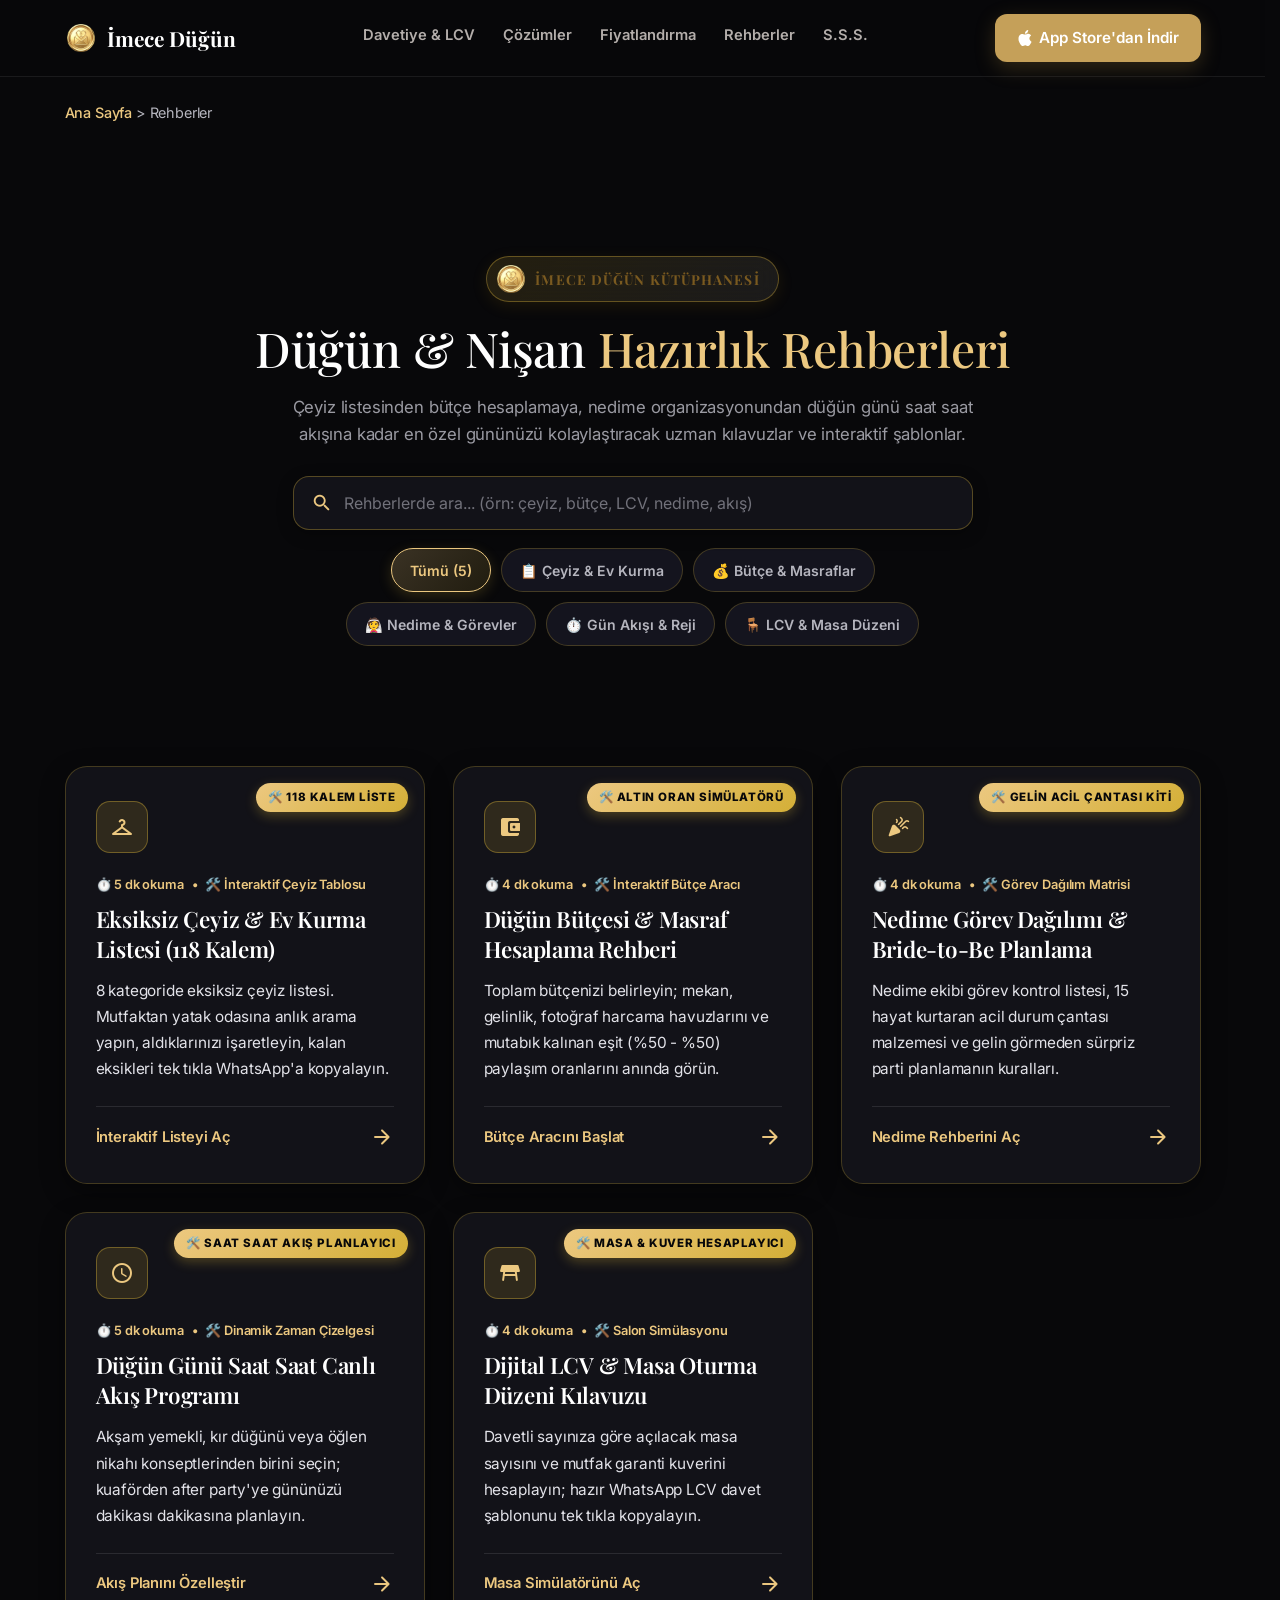
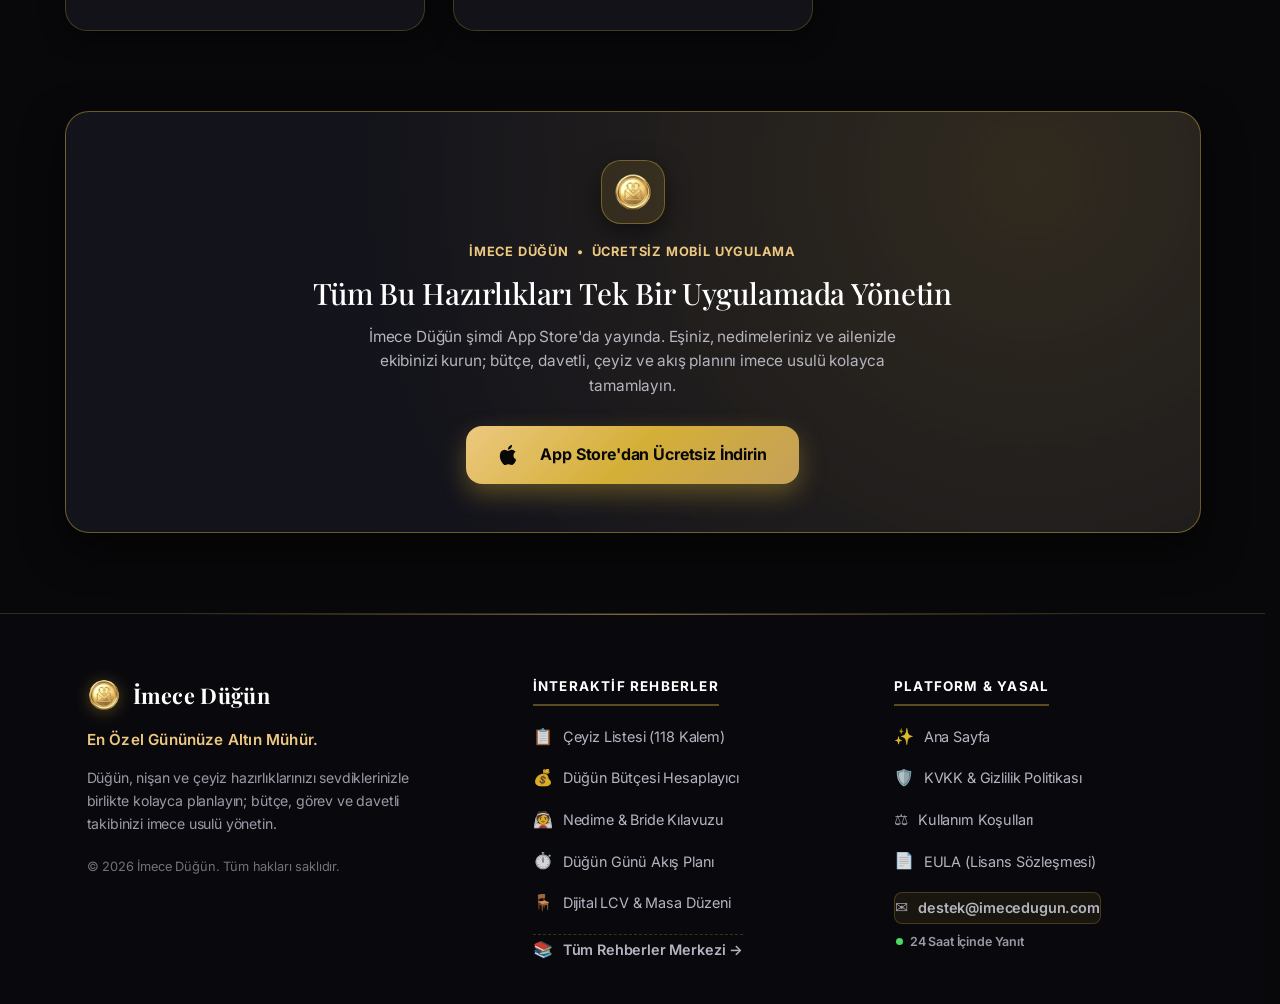
==== commit d366d265: "fix(charset): place meta charset UTF-8 and viewport at very beginning of head" ====
--- a/rehber/index.html
+++ b/rehber/index.html
@@ -1,6 +1,8 @@
 <!DOCTYPE html>
 <html lang="tr">
 <head>
+    <meta charset="UTF-8">
+    <meta name="viewport" content="width=device-width, initial-scale=1.0">
     <!-- Google tag (gtag.js) -->
     <script async src="https://www.googletagmanager.com/gtag/js?id=G-TB2CR1GVQ4"></script>
     <script>
@@ -35,9 +37,7 @@
     /></noscript>
     <!-- End Meta Pixel Code -->
 
-    <meta charset="UTF-8">
-    <meta name="viewport" content="width=device-width, initial-scale=1.0">
-    <meta name="description" content="İmece Düğün Hazırlık Rehberleri: Eksiksiz çeyiz listesi, düğün bütçesi hesaplama, nedime görev dağılımı, düğün günü akış planı ve dijital LCV kılavuzları.">
+            <meta name="description" content="İmece Düğün Hazırlık Rehberleri: Eksiksiz çeyiz listesi, düğün bütçesi hesaplama, nedime görev dağılımı, düğün günü akış planı ve dijital LCV kılavuzları.">
     <meta name="keywords" content="düğün rehberi, çeyiz listesi, düğün bütçesi hesaplama, nedime görevleri, düğün günü akışı, dijital lcv, düğün planlama">
     <title>Düğün &amp; Nişan Hazırlık Rehberleri — İmece Düğün</title>
     <link rel="canonical" href="https://imecedugun.com/rehber/">
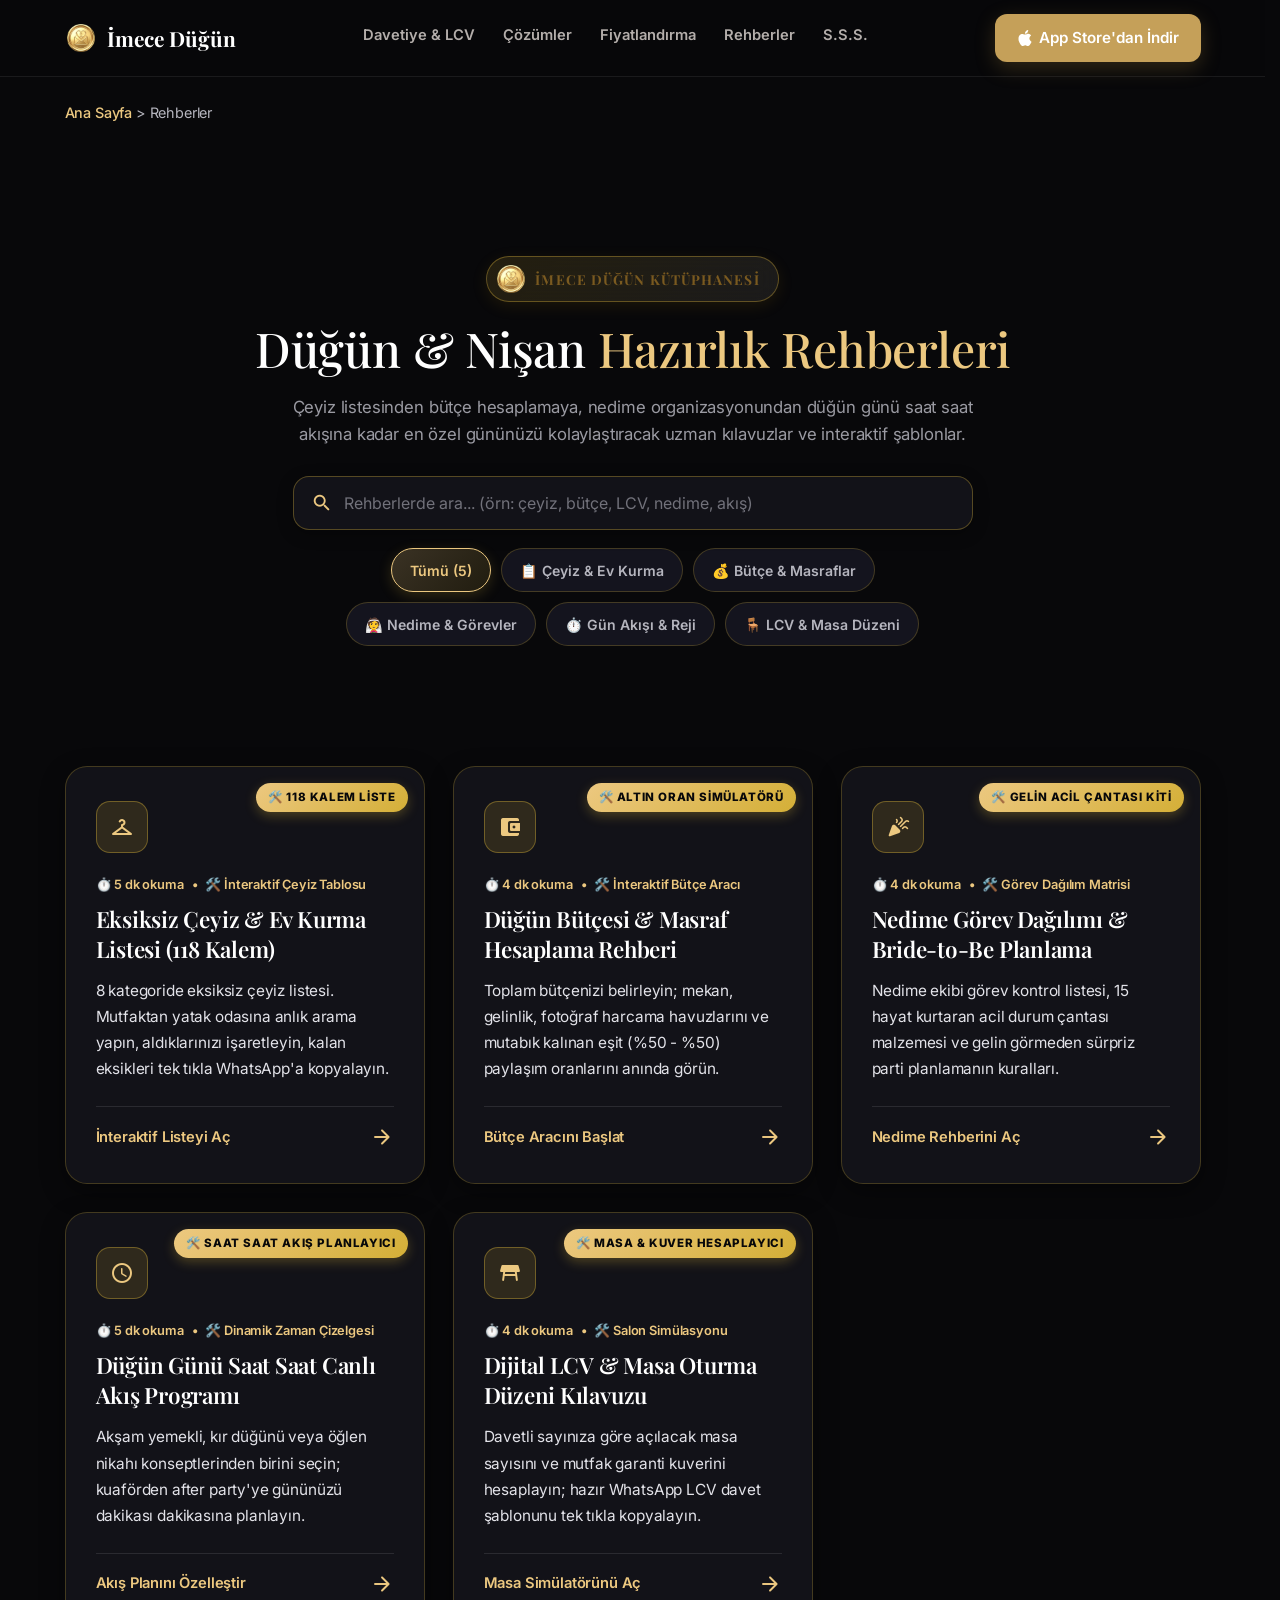
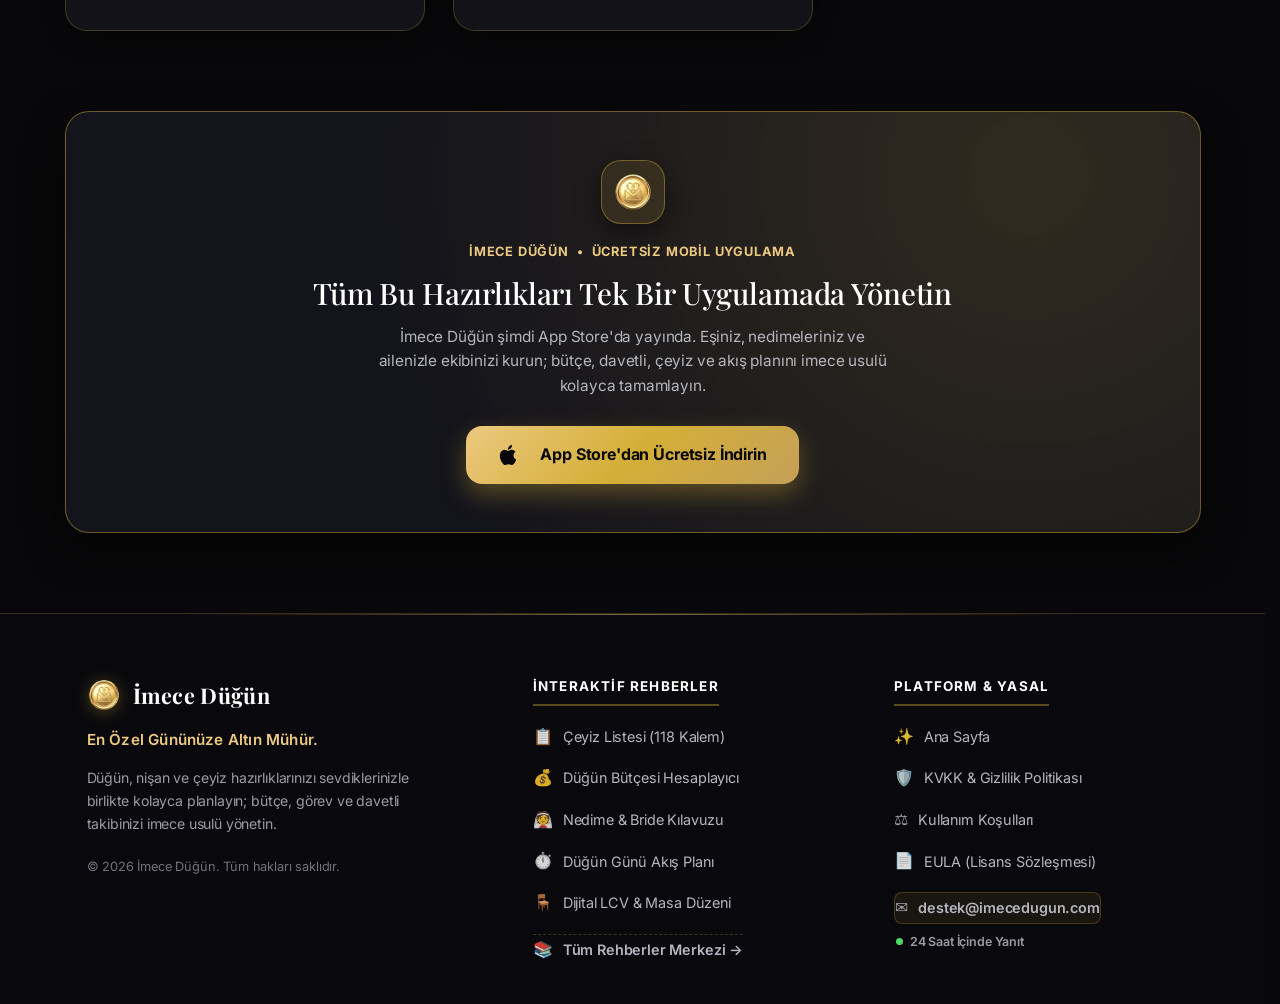
==== commit 8935c92d: "feat(ui): premium refresh — tokens, simplified hero, mobile carousels, a11y and perf fixes - fix und" ====
--- a/rehber/index.html
+++ b/rehber/index.html
@@ -36,6 +36,16 @@
     src="https://www.facebook.com/tr?id=2142810199699702&ev=PageView&noscript=1"
     /></noscript>
     <!-- End Meta Pixel Code -->
+
+    <!-- Microsoft Clarity -->
+    <script type="text/javascript">
+        (function(c,l,a,r,i,t,y){
+            c[a]=c[a]||function(){(c[a].q=c[a].q||[]).push(arguments)};
+            t=l.createElement(r);t.async=1;t.src="https://www.clarity.ms/tag/"+i;
+            y=l.getElementsByTagName(r)[0];y.parentNode.insertBefore(t,y);
+        })(window, document, "clarity", "script", "z3a1goed2l");
+    </script>
+
 
             <meta name="description" content="İmece Düğün Hazırlık Rehberleri: Eksiksiz çeyiz listesi, düğün bütçesi hesaplama, nedime görev dağılımı, düğün günü akış planı ve dijital LCV kılavuzları.">
     <meta name="keywords" content="düğün rehberi, çeyiz listesi, düğün bütçesi hesaplama, nedime görevleri, düğün günü akışı, dijital lcv, düğün planlama">
@@ -95,8 +105,9 @@
       })();
     </script>
 <!-- Stylesheets -->
-    <link rel="stylesheet" href="../style.css?v=37.0">
-    <link rel="stylesheet" href="../refresh.css?v=37.0">
+    <link rel="stylesheet" href="../tokens.css?v=1.0">
+    <link rel="stylesheet" href="../style.css?v=39.0">
+    <link rel="stylesheet" href="../refresh.css?v=39.0">
 
     <style>
         html, body {
@@ -958,6 +969,13 @@
                     closeDrawer();
                 }
             });
+            // Masaustu menusu 1024px ve uzerinde geri geliyor; acik cekmece kalmasin.
+            var desktopMq = window.matchMedia("(min-width: 1024px)");
+            var onDesktop = function(e) {
+                if (e.matches && toggle.getAttribute("aria-expanded") === "true") closeDrawer();
+            };
+            if (desktopMq.addEventListener) desktopMq.addEventListener("change", onDesktop);
+            else if (desktopMq.addListener) desktopMq.addListener(onDesktop);
         }
 
         // Live Search & Category Filtering
--- a/tokens.css
+++ b/tokens.css
@@ -0,0 +1,109 @@
+/* ==========================================================================
+   İmece Düğün — Design Tokens (tek kaynak)
+   Tum sayfalarda style.css ve refresh.css'ten ONCE yuklenir.
+   Eskiden style.css (acik tema) ve refresh.css (gece temasi) iki ayri :root
+   tasiyordu; etkin degerler burada birlestirildi.
+
+   Breakpoint sozlesmesi (CSS degiskeni media query'de kullanilamaz):
+     kompakt telefon   max-width: 520px
+     mobil             max-width: 767px   (min-width: 768px ile cakismaz)
+     tablet            768px – 991px
+     masaustu          min-width: 992px   (max-width: 991px ile cakismaz)
+   ========================================================================== */
+:root {
+    /* ---- Yazi aileleri ---- */
+    --font-heading: 'Playfair Display', Georgia, serif;
+    --font-body: 'Inter', system-ui, -apple-system, BlinkMacSystemFont, sans-serif;
+    --font-header: var(--font-heading);   /* eski ad, geriye uyumluluk */
+    --font-title: var(--font-heading);    /* eski ad, geriye uyumluluk */
+
+    /* ---- Tip olcegi (akiskan; 390px -> 1440px) ----
+       display > h2 > h3 hiyerarsisi her genislikte korunur.
+                          390px    768px    1440px            */
+    --fs-display: clamp(2.125rem, 1.2rem + 3vw, 3.5rem);     /* 34      42       56 */
+    --fs-h2:      clamp(1.875rem, 1.4rem + 1.6vw, 3rem);     /* 30      35       45 */
+    --fs-h3:      clamp(1.25rem, 1.1rem + 0.5vw, 1.5rem);    /* 20      21       24 */
+    --fs-lead:    clamp(1.0625rem, 1rem + 0.3vw, 1.25rem);   /* 17      18       20 */
+    --fs-body:    1rem;        /* 16 */
+    --fs-small:   0.875rem;    /* 14 */
+    --fs-caption: 0.8125rem;   /* 13 — ikincil metin tabani */
+    --fs-label:   0.75rem;     /* 12 — etiket / rozet tabani */
+
+    --lh-tight: 1.15;
+    --lh-heading: 1.22;
+    --lh-body: 1.6;
+
+    /* ---- Renk rolleri (gece temasi; kontrast --n-0 #08080A uzerinde) ---- */
+    --n-0: #08080A;   /* sayfa zemini */
+    --n-1: #0D0D10;   /* alternatif bolum zemini */
+    --n-2: #131318;   /* kart */
+    --n-3: #1B1B21;   /* yukseltilmis kart / hover */
+    --n-line: rgba(255, 255, 255, 0.1);
+    --n-line-strong: rgba(255, 255, 255, 0.2);
+    --n-text: #FFFFFF;        /* 19.9:1 */
+    --n-text-muted: #E2E2E8;  /* 15.6:1 */
+    --n-text-faint: #B5B5BE;  /* 10.1:1 */
+    --accent: #ECC880;        /* 12.6:1 — CTA ve tek kelimelik vurgu */
+    --accent-deep: #D4AF37;   /*  9.4:1 */
+
+    /* style.css'in eski adlari, gece degerleriyle */
+    --bg-cream: #08080A;
+    --surface: #131318;
+    --text-main: #FFFFFF;
+    --text-muted: #E2E2E8;
+    --text-light: #B5B5BE;
+    --text-secondary: #E2E2E8;
+    --border-color: rgba(255, 255, 255, 0.12);
+    --shadow-soft: 0 12px 32px rgba(29, 29, 31, 0.04);
+    --shadow-medium: 0 20px 48px rgba(29, 29, 31, 0.08);
+
+    /* Marka paleti (style.css'ten tasindi) */
+    --primary: hsl(0, 36%, 74%);
+    --primary-dark: hsl(0, 30%, 60%);
+    --primary-light: hsl(0, 35%, 96%);
+    --gold: #C5A059;
+    --gold-text: #7A5A20;      /* yalnizca acik zeminde metin altini (6.34:1 beyazda) */
+    --gold-light: #F4ECE1;
+    --gold-bright: #D4AF37;
+    --gold-deep: #AA7C11;
+    --gold-bronze: #B8860B;
+    --gold-accent: #C9A227;
+    --gold-warm: #C59B27;
+    --gold-mustard: #C98A3D;
+    --gold-pale: #F3E7D5;
+    --rose-gold-tint: #F7EAEA;
+
+    /* ---- Bosluk (4pt taban) ---- */
+    --space-2xs: 4px;
+    --space-xs: 8px;
+    --space-sm: 12px;
+    --space-md: 16px;
+    --space-lg: 24px;
+    --space-xl: 32px;
+    --space-2xl: 48px;
+    --space-3xl: 64px;
+    --space-4xl: 96px;
+
+    /* ---- Yerlesim ---- */
+    --container: 1200px;
+    --gutter: clamp(20px, 5vw, 32px);           /* 390px: 20 · 768px+: 32 */
+    --sec-pad: clamp(56px, 7.5vw, 120px);       /* bolum dikey ritmi */
+    --stack-lg: clamp(36px, 5vw, 72px);         /* baslik -> icerik */
+
+    /* ---- Kose yaricapi ---- */
+    --radius-sm: 8px;
+    --radius-md: 12px;
+    --radius-lg: 20px;
+    --radius-pill: 999px;
+
+    /* ---- Dokunma hedefi ---- */
+    --tap-min: 44px;
+
+    /* ---- Hareket ---- */
+    --ease-out-expo: cubic-bezier(0.16, 1, 0.30, 1);
+    --ease-spring: cubic-bezier(0.34, 1.56, 0.64, 1);
+    --dur-fast: 160ms;
+    --dur-base: 280ms;
+    --dur-slow: 520ms;
+    --transition-smooth: all 0.35s cubic-bezier(0.25, 0.8, 0.25, 1);
+}
--- a/style.css
+++ b/style.css
@@ -3,65 +3,7 @@
    ========================================================================== */
 
 /* Design Tokens & Theme Variables */
-:root {
-    /* Fonts */
-    --font-heading: 'Playfair Display', Georgia, serif;
-    --font-body: 'Inter', system-ui, -apple-system, BlinkMacSystemFont, sans-serif;
-    /* index.html ve asistan-card h3, --font-heading yerine bu adlarla cagiriyordu.
-       Onceden hic tanimlanmamislardi: Playfair Display sessizce fallback fonta duseriyordu. */
-    --font-header: var(--font-heading);
-    --font-title: var(--font-heading);
-
-    /* Colors (HSL & Premium Apple Harmony) */
-    --primary: hsl(0, 36%, 74%);         /* Pastel Rose: #D4A5A5 */
-    --primary-dark: hsl(0, 30%, 60%);
-    --primary-light: hsl(0, 35%, 96%);
-    --gold: #C5A059;
-    /* Metin olarak kullanilan altin. --gold beyaz zeminde 2.46:1 veriyordu
-       (WCAG AA 4.5:1 ister); bu koyu ton 6.34:1. Zemin/dolgu/ikon
-       kullanimlarinda --gold aynen korunuyor. */
-    --gold-text: #7A5A20;                     /* Premium Champagne Gold for interactive states */
-    --gold-light: #F4ECE1;
-    /* Denetimde --gold disinda tespit edilen tekrarlanan altin tonlari:
-       hardcoded hex'ler yerine kullanim baglamina gore adlandirilmis token'lar. */
-    --gold-bright: #D4AF37;              /* Parlak vurgu - gradyan baslangici (cozum/showcase ikonlari) */
-    --gold-deep: #AA7C11;                /* Koyu vurgu - gradyan sonu, --gold-bright ile eslesir */
-    --gold-bronze: #B8860B;              /* Bronz ton - alternatif gradyan sonu (canli izleme/next-step butonlari) */
-    --gold-accent: #C9A227;              /* Aksan rengi - metin/stroke ve gradyan baslangici */
-    --gold-warm: #C59B27;                /* Sicak altin - RSVP simulasyon karti metin/kenarlik/arka plan */
-    --gold-mustard: #C98A3D;             /* Hardal tonu - "bekliyor" durum rozetleri/simgeleri */
-    --gold-pale: #F3E7D5;                /* Soluk altin - ince vurgu tonlari (muzik rozeti, sekme ilerleme cubugu) */
-    --rose-gold-tint: #F7EAEA;           /* Rose Gold strictly for structural card backgrounds/underlay tints */
-    
-    --bg-cream: #08080A;                 /* Pure Luxury Dark Black */
-    --surface: #131318;
-    
-    --text-main: #FFFFFF;                /* High Contrast Pure White */
-    --text-muted: #E2E2E8;
-    --text-light: #B5B5BE;
-    --text-secondary: #E2E2E8;
-    
-    --border-color: rgba(29, 29, 31, 0.08);
-    --shadow-soft: 0 12px 32px rgba(29, 29, 31, 0.04);
-    --shadow-medium: 0 20px 48px rgba(29, 29, 31, 0.08);
-    
-    /* Spacing Grid */
-    --space-2xs: 4px;
-    --space-xs: 8px;
-    --space-sm: 12px;
-    --space-md: 16px;
-    --space-lg: 24px;
-    --space-xl: 32px;
-    --space-2xl: 48px;
-    --space-3xl: 64px;
-    --space-4xl: 96px;
-    
-    --radius-sm: 8px;
-    --radius-md: 12px;
-    --radius-lg: 20px;
-    
-    --transition-smooth: all 0.35s cubic-bezier(0.25, 0.8, 0.25, 1);
-}
+/* :root token'lari tokens.css dosyasina tasindi. */
 
 /* GPU-Accelerated Dark Transition Layer */
 .dark-overlay {
@@ -116,16 +58,13 @@
 }
 
 h1 {
-    /* 480px'te 2.4rem, 1200px'te 3.2rem; eski breakpoint yamasinin
-       iki ucunu da koruyor. */
-    font-size: clamp(2.4rem, 1.867rem + 1.778vw, 3.2rem);
+    font-size: var(--fs-display);
     letter-spacing: -0.005em; /* Clean Serif kerning */
     margin-bottom: var(--space-md);
 }
 
 h2 {
-    /* 480px'te 1.95rem, 1200px'te 2.4rem. */
-    font-size: clamp(1.95rem, 1.65rem + 1vw, 2.4rem);
+    font-size: var(--fs-h2);
     letter-spacing: -0.005em;
     margin-bottom: var(--space-md);
 }
@@ -163,9 +102,9 @@
 /* Containers */
 .container {
     width: 100%;
-    max-width: 1200px;
+    max-width: var(--container);
     margin: 0 auto;
-    padding: 0 var(--space-xl);
+    padding: 0 var(--gutter);
 }
 
 /* Badges */
@@ -468,7 +407,7 @@
 }
 
 .hero-lead {
-    font-size: 1.25rem;
+    font-size: var(--fs-lead);
     color: var(--text-muted);
     margin-bottom: var(--space-xl);
     max-width: 95%;
@@ -1954,7 +1893,7 @@
     }
 }
 
-@media (max-width: 768px) {
+@media (max-width: 767px) {
     .kriz-cozum-grid {
         grid-template-columns: 1fr;
     }
@@ -1973,6 +1912,7 @@
     background-color: transparent;
     width: 100%;
     height: 480px;
+    -webkit-perspective: 1500px;
     perspective: 1500px;
     cursor: pointer;
     outline: none;
@@ -1982,6 +1922,7 @@
 .flip-card-wobble {
     width: 100%;
     height: 100%;
+    -webkit-transform-style: preserve-3d;
     transform-style: preserve-3d;
     animation: none !important;
 }
@@ -2021,7 +1962,8 @@
     width: 100%;
     height: 100%;
     text-align: left;
-    transition: transform 0.7s cubic-bezier(0.4, 0, 0.2, 1);
+    transition: -webkit-transform 0.7s cubic-bezier(0.4, 0, 0.2, 1), transform 0.7s cubic-bezier(0.4, 0, 0.2, 1);
+    -webkit-transform-style: preserve-3d;
     transform-style: preserve-3d;
     will-change: transform;
 }
@@ -2029,6 +1971,7 @@
 /* Flip state & Scroll Tease state */
 .flip-card.flipped .flip-card-inner,
 .flip-card.scroll-teased .flip-card-inner {
+    -webkit-transform: rotateY(180deg);
     transform: rotateY(180deg);
 }
 
@@ -3543,7 +3486,7 @@
 }
 
 .cta-container h2 {
-    font-size: 2.5rem;
+    font-size: var(--fs-h2);
     font-family: var(--font-heading);
     margin-bottom: var(--space-md);
     color: #ffffff;
@@ -3706,8 +3649,8 @@
     max-width: 95%;
 }
 
-.footer-links h4,
-.footer-contact h4 {
+.footer-links h3,
+.footer-contact h3 {
     color: #ffffff;
     font-family: var(--font-body);
     font-weight: 700;
@@ -4006,7 +3949,7 @@
     }
 }
 
-@media (max-width: 768px) {
+@media (max-width: 767px) {
     .navbar {
         height: 52px !important;
         min-height: 52px !important;
@@ -6131,7 +6074,7 @@
 }
 
 /* Responsive adjustments */
-@media (max-width: 992px) {
+@media (max-width: 991px) {
     .rsvp-sim-wrapper {
         grid-template-columns: 1fr;
     }
@@ -6317,7 +6260,7 @@
     margin-top: var(--space-3xl);
 }
 
-@media (max-width: 992px) {
+@media (max-width: 991px) {
     .asistan-grid {
         grid-template-columns: 1fr;
     }
@@ -6651,7 +6594,7 @@
     transform: translateY(2px);
 }
 
-@media (max-width: 768px) {
+@media (max-width: 767px) {
     .showcase-pipeline-btn-wrap {
         bottom: 16px;
         right: 16px;
@@ -6728,7 +6671,7 @@
     -webkit-text-fill-color: transparent;
 }
 
-@media (max-width: 992px) {
+@media (max-width: 991px) {
     .showcase-tabs-nav {
         grid-template-columns: repeat(4, 1fr);
         gap: 10px;
@@ -6974,7 +6917,7 @@
     background: linear-gradient(135deg, #F0E68C 0%, var(--gold) 100%);
 }
 
-@media (max-width: 768px) {
+@media (max-width: 767px) {
     .showcase-next-step-bar {
         flex-direction: column;
         align-items: stretch;
--- a/refresh.css
+++ b/refresh.css
@@ -8,41 +8,7 @@
 /* --------------------------------------------------------------------------
    1. Gece yuzey olcegi & hareket egrileri
    -------------------------------------------------------------------------- */
-:root {
-    /* Gece katmanlari: her basamak bir yukseklik seviyesi. */
-    --n-0: #08080A;   /* saf derin siyah sayfa zemini */
-    --n-1: #0D0D10;   /* alternatif bolum zemini */
-    --n-2: #131318;   /* kart zemini */
-    --n-3: #1B1B21;   /* yukseltilmis kart / hover */
-
-    --n-line: rgba(255, 255, 255, 0.1);
-    --n-line-strong: rgba(255, 255, 255, 0.2);
-
-    --n-text: #FFFFFF;
-    --n-text-muted: #E2E2E8;
-    --n-text-faint: #B5B5BE;
-
-    /* style.css degiskenlerini karanlik moda zorla */
-    --bg-cream: #08080A;
-    --surface: #131318;
-    --text-main: #FFFFFF;
-    --text-muted: #E2E2E8;
-    --text-light: #B5B5BE;
-    --text-secondary: #E2E2E8;
-    --border-color: rgba(255, 255, 255, 0.12);
-
-    /* Tek bir altin aksan. Kartlarda dolgu/kenarlik olarak degil,
-       CTA ve tek kelimelik vurgularda kullanilir. */
-    --accent: #ECC880;
-    --accent-deep: #D4AF37;
-
-    --ease-out-expo: cubic-bezier(0.16, 1, 0.30, 1);
-    --ease-spring: cubic-bezier(0.34, 1.56, 0.64, 1);
-
-    /* Bolum ritmi: negatif alan burada uretiliyor. */
-    --sec-pad: clamp(72px, 7.5vw, 124px);
-    --stack-lg: clamp(40px, 5vw, 72px);
-}
+/* :root token'lari tokens.css dosyasina tasindi. */
 
 html {
     scroll-padding-top: 68px;
@@ -117,7 +83,7 @@
 }
 
 .section-subtitle {
-    font-size: 1.0625rem;
+    font-size: var(--fs-lead);
     line-height: 1.65;
     max-width: 58ch;
     margin-left: auto;
@@ -134,7 +100,7 @@
     box-shadow: none !important;
     color: var(--n-text-faint) !important;
     font-family: var(--font-body);
-    font-size: 0.6875rem;
+    font-size: var(--fs-label);
     font-weight: 600;
     letter-spacing: 0.16em;
     text-transform: uppercase;
@@ -168,6 +134,7 @@
 .features,
 .pricing,
 .faq-section,
+.guide-showcase-section,
 .cta-bottom {
     padding-top: var(--sec-pad);
     padding-bottom: var(--sec-pad);
@@ -176,7 +143,8 @@
 /* Gece bolumleri arasinda sessiz bir zemin farki: cizgi cekmeden ayirir. */
 body.dark-active .asistan-section,
 body.dark-active .features,
-body.dark-active .faq-section {
+body.dark-active .faq-section,
+body.dark-active .guide-showcase-section {
     background-color: rgba(255, 255, 255, 0.014);
 }
 
@@ -590,14 +558,26 @@
 }
 
 /* Flip Card Klavye & 3D Peek & Arka Yüz Kontrastı */
+.flip-card:not(.flipped) .flip-card-front {
+    visibility: visible;
+    pointer-events: auto;
+    z-index: 5;
+}
 .flip-card:not(.flipped) .flip-card-back {
     visibility: hidden;
     pointer-events: none;
-}
-
+    z-index: 1;
+}
+
+.flip-card.flipped .flip-card-front {
+    visibility: hidden;
+    pointer-events: none;
+    z-index: 1;
+}
 .flip-card.flipped .flip-card-back {
     visibility: visible;
     pointer-events: auto;
+    z-index: 5;
 }
 
 @media (hover: hover) and (pointer: fine) {
@@ -1843,8 +1823,8 @@
     scroll-padding-top: 68px;
 }
 
-/* Mobil Medya Sorgusu (max-width: 768px) */
-@media (max-width: 768px) {
+/* Mobil Medya Sorgusu (max-width: 767px) */
+@media (max-width: 767px) {
     /* 1. Mobil Navbar: Ultra-Sleek 52px Obsidian & Gold Header */
     .navbar {
         height: 52px !important;
@@ -2039,14 +2019,12 @@
     /* 2. Hero Fold & Rozet */
     .story-slide-hero h1,
     h1 {
-        font-size: clamp(1.65rem, 1.25rem + 2vw, 2.2rem) !important;
-        line-height: 1.22 !important;
+        line-height: var(--lh-heading);
         margin-bottom: 12px !important;
         text-align: center;
     }
     .story-slide-hero .hero-lead {
-        font-size: 0.92rem !important;
-        line-height: 1.48 !important;
+        line-height: 1.55;
         margin-bottom: 18px !important;
         text-align: center;
         max-width: 100% !important;
@@ -2211,19 +2189,59 @@
         min-height: 44px !important;
     }
 
-    /* 6. 6 Çözüm Flip Kartı */
+    /* 6. 6 Çözüm Flip Kartı (Mobil 3D Döndürme & Çözüm Yüzü Güvencesi) */
     .flip-card:focus-within {
         transform: none !important;
+    }
+    .flip-card {
+        -webkit-perspective: 1200px !important;
+        perspective: 1200px !important;
+    }
+    .flip-card-wobble {
+        -webkit-transform-style: preserve-3d !important;
+        transform-style: preserve-3d !important;
     }
     .flip-card-inner {
         -webkit-transform-style: preserve-3d !important;
         transform-style: preserve-3d !important;
-    }
-    .flip-card-front,
+        transition: -webkit-transform 0.6s cubic-bezier(0.4, 0, 0.2, 1), transform 0.6s cubic-bezier(0.4, 0, 0.2, 1) !important;
+    }
+    .flip-card.flipped .flip-card-inner {
+        -webkit-transform: rotateY(180deg) !important;
+        transform: rotateY(180deg) !important;
+    }
+    .flip-card-front {
+        -webkit-backface-visibility: hidden !important;
+        backface-visibility: hidden !important;
+        -webkit-transform: rotateY(0deg) translateZ(1px) !important;
+        transform: rotateY(0deg) translateZ(1px) !important;
+    }
     .flip-card-back {
         -webkit-backface-visibility: hidden !important;
         backface-visibility: hidden !important;
-        transform: translateZ(0);
+        -webkit-transform: rotateY(180deg) translateZ(1px) !important;
+        transform: rotateY(180deg) translateZ(1px) !important;
+        overflow-y: auto !important;
+    }
+    .flip-card.flipped .flip-card-front {
+        visibility: hidden !important;
+        pointer-events: none !important;
+        z-index: 1 !important;
+    }
+    .flip-card.flipped .flip-card-back {
+        visibility: visible !important;
+        pointer-events: auto !important;
+        z-index: 5 !important;
+    }
+    .flip-card:not(.flipped) .flip-card-front {
+        visibility: visible !important;
+        pointer-events: auto !important;
+        z-index: 5 !important;
+    }
+    .flip-card:not(.flipped) .flip-card-back {
+        visibility: hidden !important;
+        pointer-events: none !important;
+        z-index: 1 !important;
     }
 
     /* 7. Hesaplayıcı, Fiyatlandırma, SSS, Alt CTA */
@@ -2282,8 +2300,7 @@
         padding: 36px 18px !important;
     }
     .cta-container h2 {
-        font-size: 1.75rem !important;
-        line-height: 1.25 !important;
+        line-height: var(--lh-heading);
     }
     .cta-bottom .central-store-buttons {
         flex-direction: column !important;
@@ -2593,3 +2610,245 @@
         font-size: 1.08rem;
     }
 }
+
+/* --------------------------------------------------------------------------
+   UI-PREMIUM · Asama 1 — hizli duzeltmeler
+   -------------------------------------------------------------------------- */
+
+/* Ekran okuyucu yardimcisi: sinif hic tanimli degildi, duyurucu metin
+   mobilde gorunur kalip kahraman alanindaki aciklamayi tekrarliyordu. */
+.sr-only {
+    position: absolute !important;
+    width: 1px !important;
+    height: 1px !important;
+    padding: 0 !important;
+    margin: -1px !important;
+    overflow: hidden !important;
+    clip: rect(0, 0, 0, 0) !important;
+    white-space: nowrap !important;
+    border: 0 !important;
+}
+
+/* Basliklarda dengeli satir kirilimi (tek kelimelik yetim satir olmasin). */
+h1, h2, .section-header h2 {
+    text-wrap: balance;
+}
+p, .hero-lead {
+    text-wrap: pretty;
+}
+
+/* Okunabilirlik tabani: pazarlama metninde 12px alti yok.
+   Telefon mockup'larinin ici olcekli arayuz oldugu icin kapsam disi. */
+body .section-tag,
+body .pain-result-tag,
+body .sim-badge-tag,
+body .sim-host-badge-live,
+body .zorluk-tag,
+body .result-badge,
+body .discount-badge,
+body .pain-stage-crisis-badge,
+body .pain-stage-eyebrow,
+body .pain-feature-pill,
+body .hero-badge-subtitle,
+body .sim-preset-chip,
+body .highlight-green {
+    font-size: var(--fs-label) !important;      /* 12px */
+    letter-spacing: 0.08em;
+}
+body .scenario-tab-sub,
+body .pain-meta,
+body .sim-stat-label,
+body .chat-name,
+body .footer-email-label,
+body .sim-notif-text span,
+body .sim-cta-meta span,
+body .calc-scale-labels span,
+body .team-card p,
+body .hero-floating-callout small,
+body .sticky-cta-copy span,
+body .guide-meta-strip .meta-item,
+body .guide-meta-strip span {
+    font-size: var(--fs-caption) !important;    /* 13px */
+}
+body .store-badge-official .store-sub,
+body .store-badge-official.is-soon .store-sub {
+    font-size: 0.6875rem !important;    /* 11px — magaza rozeti kalibi */
+}
+
+/* Mobilde sabit indirme cubugu varken yukari don butonu icerigin ustune
+   biniyordu; cubuk zaten kalici bir eylem sunuyor. */
+@media (max-width: 767px) {
+    body.has-sticky-cta .to-top {
+        display: none !important;
+    }
+}
+
+/* Mobil kahraman: 4 sekme alt alta ~330px yer kapliyordu ve alt metinler
+   hemen altindaki aciklama kutusunu tekrarliyordu. 2x2 kompakt izgara;
+   aciklama tek kaynak olarak kaliyor. */
+@media (max-width: 520px) {
+    body .hero-scenario-dock {
+        grid-template-columns: repeat(2, 1fr) !important;
+        gap: 6px !important;
+        padding: 6px !important;
+        margin: 20px 0 12px !important;
+    }
+    body .scenario-tab {
+        flex-direction: column !important;
+        align-items: center !important;
+        justify-content: center !important;
+        text-align: center !important;
+        gap: 6px !important;
+        min-height: 72px;
+        padding: 10px 8px 12px !important;
+    }
+    body .scenario-tab-content {
+        align-items: center !important;
+        text-align: center !important;
+    }
+    body .scenario-tab-title {
+        font-size: 0.8125rem !important;
+        justify-content: center;
+        margin: 0 !important;
+        line-height: 1.25;
+    }
+    body .scenario-tab-sub {
+        display: none !important;
+    }
+    body .scenario-dock-caption {
+        text-align: left;
+        font-size: 0.9375rem !important;
+    }
+}
+
+/* Fiyat kartinda JS ile uretilen oneri rozeti (::after) 10.4px idi. */
+body .active-recommend::after {
+    font-size: 0.75rem !important;      /* 12px */
+}
+
+@media (prefers-reduced-motion: reduce) {
+    .pain-stage-card.anim-stage {
+        animation: none !important;
+    }
+}
+
+/* Tablet navigasyonu (768px - 1023px): bes baglanti + CTA bu genislikte
+   sigmiyor, marka ve CTA satir kiriyordu (header ~125px). Mobildeki
+   cekmece tablette de kullaniliyor; tam menu 1024px ve uzerinde. */
+@media (min-width: 768px) and (max-width: 1023px) {
+    .navbar .nav-links,
+    .navbar .nav-cta {
+        display: none !important;
+    }
+    .nav-toggle {
+        display: inline-flex;
+    }
+}
+
+/* Tablet (521px - 991px): sag ust bilgi balonu toren secicisinin ustune
+   biniyordu ("Kina & Bride" kapaniyordu). Telefon cercevesinin yanina indir. */
+@media (min-width: 521px) and (max-width: 991px) {
+    body .callout-top-right {
+        top: 72px !important;
+    }
+}
+
+/* Asama 3: inceleme ritmi — uzun demolar kullanici istediginde acilir. */
+.demo-disclosure {
+    border: 1px solid var(--n-line-strong);
+    border-radius: var(--radius-lg);
+    background: linear-gradient(125deg, rgba(236,200,128,.07), var(--n-2));
+    overflow: clip;
+}
+.demo-disclosure > summary {
+    padding: var(--space-lg);
+    cursor: pointer;
+    color: var(--accent);
+    min-height: var(--tap-min);
+}
+.demo-disclosure > summary strong { font-size: var(--fs-h3); margin-left: 8px; }
+.demo-disclosure > summary > span {
+    display: block;
+    color: var(--n-text-muted);
+    font-size: var(--fs-body);
+    line-height: var(--lh-body);
+    margin-top: var(--space-xs);
+}
+.demo-disclosure[open] > summary { border-bottom: 1px solid var(--n-line); }
+.demo-disclosure > .demo-content { margin: 24px; }
+body .asistan-tag, body .gunici-kicker { font-size: var(--fs-label) !important; }
+
+@media (max-width: 767px) {
+    body .pricing-grid, body .guide-vitrin-grid {
+        display: flex !important;
+        grid-auto-flow: column;
+        grid-template-columns: none !important;
+        grid-auto-columns: minmax(0, 88%);
+        gap: 16px !important;
+        overflow-x: auto;
+        scroll-snap-type: x mandatory;
+        scroll-padding-inline: 4px;
+        padding: 16px 4px 24px;
+        overscroll-behavior-inline: contain;
+        scrollbar-width: thin;
+        scrollbar-color: var(--accent) var(--n-2);
+    }
+    body .pricing-grid > *, body .guide-vitrin-grid > * {
+        scroll-snap-align: start;
+        flex: 0 0 88%;
+        box-sizing: border-box;
+        min-width: 0;
+        width: auto;
+        margin: 0 !important;
+    }
+    body .pricing-card { padding: 24px 20px; }
+    .demo-disclosure > .demo-content { margin: 16px 10px; }
+    .demo-disclosure > summary { padding: 20px; }
+    .demo-disclosure > summary strong { font-size: 18px; }
+    body .founder-card { padding: 28px 22px; }
+    body .founder-promises { gap: 16px; }
+}
+
+/* Asama 4: isaretci ve klavye icin ayni geri bildirim. */
+#phoneMockup { transition: rotate var(--dur-base) var(--ease-out-expo); }
+.demo-disclosure > summary:focus-visible,
+.pricing-grid:focus-visible, .guide-vitrin-grid:focus-visible {
+    outline: 2px solid var(--accent);
+    outline-offset: 4px;
+}
+.scenario-tab:active, .sim-preset-chip:active, .sim-btn:active {
+    scale: .97;
+}
+@media (prefers-reduced-motion: reduce) {
+    html { scroll-behavior: auto !important; }
+    *, *::before, *::after {
+        animation-duration: .01ms !important;
+        animation-iteration-count: 1 !important;
+        transition-duration: .01ms !important;
+        scroll-behavior: auto !important;
+    }
+    #phoneMockup { rotate: none !important; }
+    .scenario-tab:active, .sim-preset-chip:active, .sim-btn:active { scale: none; }
+}
+.demo-disclosure .sim-phone-frame,
+.demo-disclosure .rsvp-sim-frame-wrap {
+    max-width: 100% !important;
+}
+.solution-disclosure { margin-top: var(--space-xl); }
+.solution-disclosure > summary { font-weight: 600; font-size: var(--fs-body); }
+body .solution-disclosure #neden-imece { padding: 32px 0; }
+.solution-disclosure #neden-imece > .container { width: 100%; padding-inline: 16px; }
+/* Son erisilebilirlik denetiminde olculen koyu-zemin kontrastlari. */
+body.dark-active .pain-filter-btn.active .pain-filter-count,
+body.dark-active .footer-email-label { color: var(--accent) !important; }
+body .store-badge-official.is-soon { opacity: .8; }
+body #rehber-vitrin .btn-secondary { background: var(--n-2); color: var(--accent) !important; }
+.demo-disclosure .rsvp-sim-wrapper > * { min-width: 0; }
+.demo-disclosure .sim-phone-frame { width: 100% !important; max-width: 330px !important; }
+/* Plan siniri okunur aciklama olarak kalir; ustu cizili satis listesi yok. */
+body.dark-active .pricing-features li.disabled {
+    opacity: 1;
+    color: var(--n-text-faint) !important;
+    text-decoration: none;
+}
+body.dark-active .pricing-features li.disabled .icon { color: var(--n-text-faint) !important; }
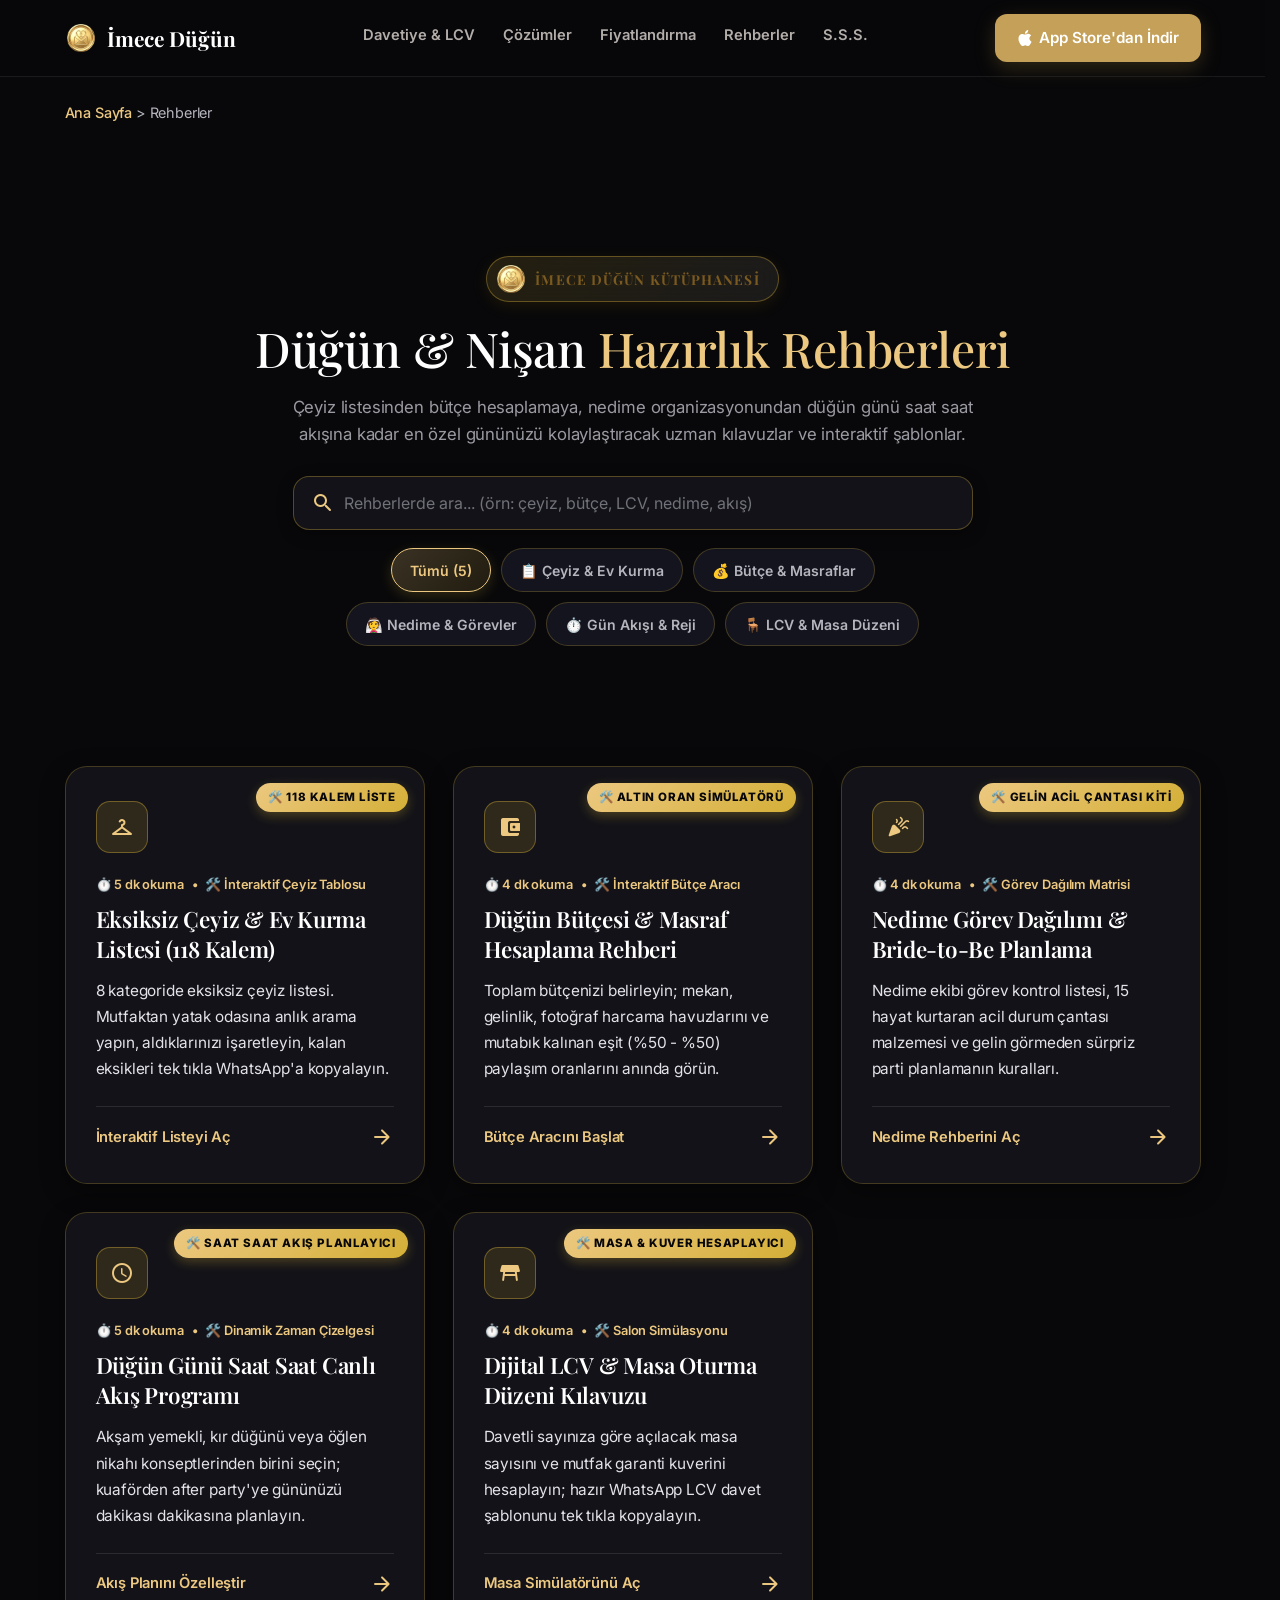
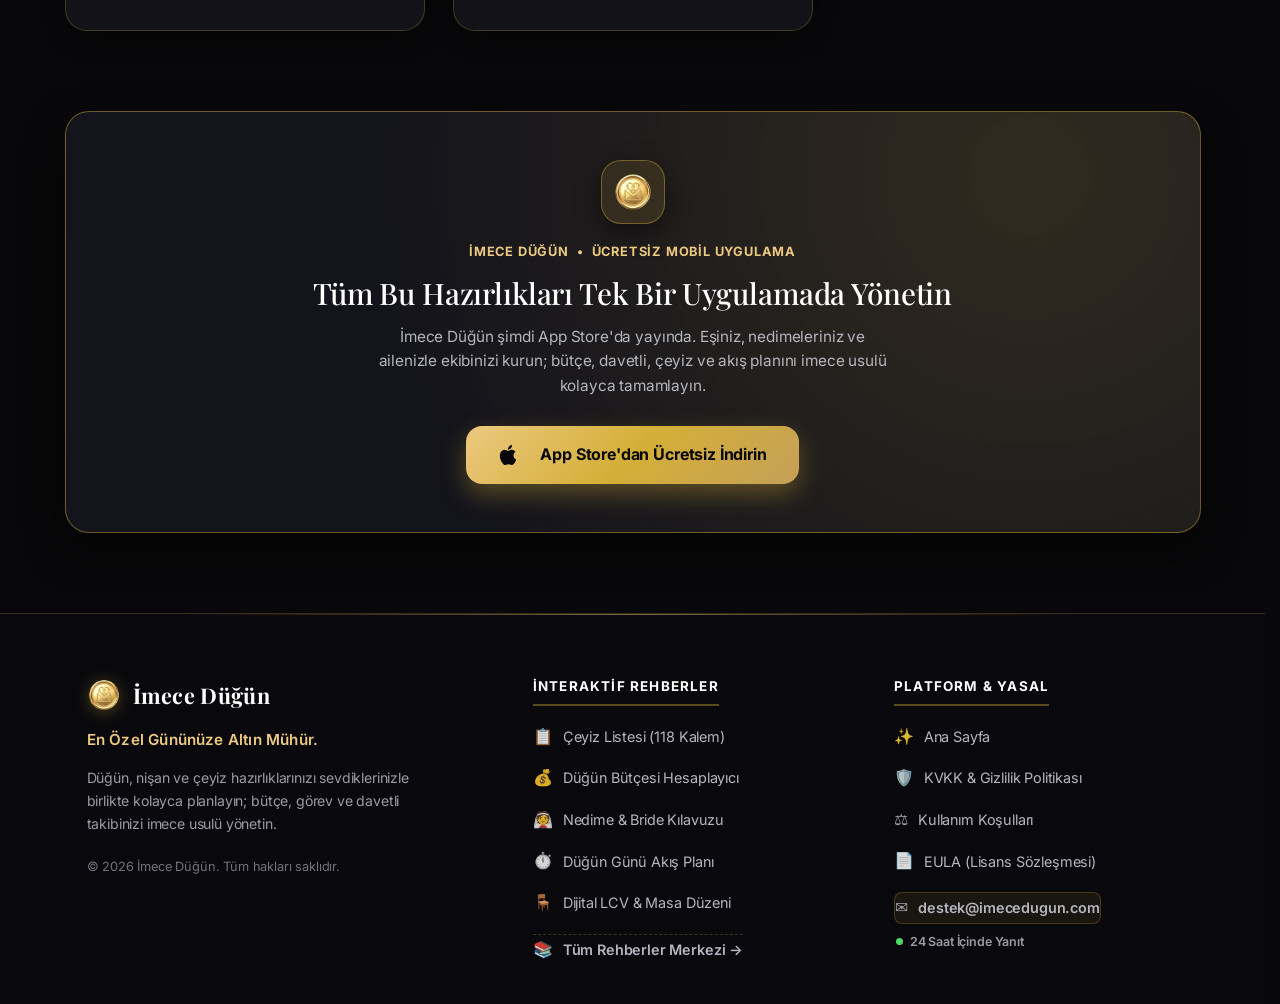
==== commit 73977a1b: "refactor(css): replace important with layers" ====
--- a/rehber/index.html
+++ b/rehber/index.html
@@ -105,473 +105,519 @@
       })();
     </script>
 <!-- Stylesheets -->
-    <link rel="stylesheet" href="../tokens.css?v=1.0">
-    <link rel="stylesheet" href="../style.css?v=39.0">
-    <link rel="stylesheet" href="../refresh.css?v=39.0">
+    <link rel="stylesheet" href="../tokens.css?v=42.0">
+    <link rel="stylesheet" href="../style.css?v=42.0">
+    <link rel="stylesheet" href="../refresh.css?v=42.0">
 
     <style>
-        html, body {
-            background-color: #08080A !important;
-            color: #FFFFFF !important;
-            font-family: 'Inter', system-ui, -apple-system, BlinkMacSystemFont, sans-serif;
-            margin: 0;
-            padding: 0;
-        }
-        .skip-link {
-            position: absolute;
-            top: -60px;
-            left: 16px;
-            background: #ECC880;
-            color: #08080A;
-            padding: 10px 18px;
-            font-weight: 700;
-            border-radius: 8px;
-            z-index: 10000;
-            text-decoration: none;
-            transition: top 0.2s ease;
-        }
-        .skip-link:focus {
-            top: 16px;
-        }
-        .sr-only {
-            position: absolute;
-            width: 1px;
-            height: 1px;
-            padding: 0;
-            margin: -1px;
-            overflow: hidden;
-            clip: rect(0, 0, 0, 0);
-            white-space: nowrap;
-            border: 0;
-        }
-        .navbar {
-            background: rgba(8, 8, 10, 0.92) !important;
-            backdrop-filter: blur(20px) !important;
-            border-bottom: 1px solid rgba(255, 255, 255, 0.08) !important;
-        }
-        .navbar .nav-links a {
-            color: #E2E2E8 !important;
-        }
-        .navbar .nav-links a:hover {
-            color: #ECC880 !important;
-        }
-        /* Luxury Modern Footer */
-        footer.luxury-footer {
-            background: #09090D !important;
-            border-top: 1px solid rgba(212, 175, 55, 0.22) !important;
-            padding: 64px 0 40px !important;
-            position: relative;
-            overflow: hidden;
-        }
-        .luxury-footer-divider {
-            position: absolute;
-            top: 0;
-            left: 50%;
-            transform: translateX(-50%);
-            width: 80%;
-            max-width: 900px;
-            height: 1px;
-            background: linear-gradient(90deg, transparent 0%, rgba(236, 200, 128, 0.5) 50%, transparent 100%);
-        }
-        footer.luxury-footer .footer-container {
-            display: grid !important;
-            grid-template-columns: 1.4fr 1.1fr 1fr !important;
-            gap: 48px !important;
-            align-items: flex-start !important;
-            max-width: 1140px !important;
-            margin: 0 auto !important;
-            padding: 0 24px !important;
-        }
-        footer.luxury-footer .footer-brand {
-            display: flex !important;
-            flex-direction: column !important;
-            gap: 14px !important;
-        }
-        footer.luxury-footer .footer-brand .logo {
-            display: flex !important;
-            align-items: center !important;
-            gap: 12px !important;
-            text-decoration: none !important;
-        }
-        footer.luxury-footer .footer-logo-img {
-            width: 34px !important;
-            height: 34px !important;
-            object-fit: contain !important;
-            filter: drop-shadow(0 2px 8px rgba(212, 175, 55, 0.35));
-        }
-        footer.luxury-footer .footer-brand .logo-text {
-            font-family: var(--font-header, 'Playfair Display', serif) !important;
-            color: #FFFFFF !important;
-            font-size: 1.35rem !important;
-            font-weight: 700 !important;
-            letter-spacing: 0.3px !important;
-        }
-        footer.luxury-footer .footer-slogan {
-            color: #ECC880 !important;
-            font-size: 0.95rem !important;
-            font-weight: 600 !important;
-            letter-spacing: 0.2px !important;
-            margin: 0 !important;
-        }
-        footer.luxury-footer .footer-desc {
-            color: #9A9AA6 !important;
-            font-size: 0.88rem !important;
-            line-height: 1.65 !important;
-            margin: 0 !important;
-            max-width: 360px !important;
-        }
-        footer.luxury-footer .footer-platform-badge {
-            display: inline-flex !important;
-            align-items: center !important;
-            gap: 8px !important;
-            background: rgba(212, 175, 55, 0.08) !important;
-            border: 1px solid rgba(212, 175, 55, 0.28) !important;
-            padding: 6px 14px !important;
-            border-radius: 20px !important;
-            width: fit-content !important;
-            color: #ECC880 !important;
-            font-size: 0.8rem !important;
-            font-weight: 600 !important;
-            margin-top: 2px !important;
-        }
-        footer.luxury-footer .footer-platform-badge .badge-dot {
-            width: 7px !important;
-            height: 7px !important;
-            border-radius: 50% !important;
-            background: #4cd964 !important;
-            box-shadow: 0 0 8px #4cd964 !important;
-            display: inline-block !important;
-            animation: pulse-live 2.5s infinite ease-in-out;
-        }
-        @keyframes pulse-live {
-            0%, 100% { opacity: 1; transform: scale(1); }
-            50% { opacity: 0.5; transform: scale(0.85); }
-        }
-        footer.luxury-footer .footer-legal-copy {
-            color: #71717A !important;
-            font-size: 0.8rem !important;
-            margin-top: 8px !important;
-        }
-        footer.luxury-footer .footer-nav-col {
-            display: flex !important;
-            flex-direction: column !important;
-            gap: 16px !important;
-        }
-        footer.luxury-footer .footer-heading {
-            color: #FFFFFF !important;
-            font-size: 0.84rem !important;
-            font-weight: 700 !important;
-            text-transform: uppercase !important;
-            letter-spacing: 1.2px !important;
-            margin: 0 !important;
-            padding-bottom: 8px !important;
-            border-bottom: 2px solid rgba(212, 175, 55, 0.4) !important;
-            display: inline-block !important;
-            width: fit-content !important;
-        }
-        footer.luxury-footer .footer-link-list {
-            list-style: none !important;
-            padding: 0 !important;
-            margin: 0 !important;
-            display: flex !important;
-            flex-direction: column !important;
-            gap: 12px !important;
-        }
-        footer.luxury-footer .footer-link-list li {
-            margin: 0 !important;
-            padding: 0 !important;
-        }
-        footer.luxury-footer .footer-link-list a {
-            color: #B5B5C2 !important;
-            font-size: 0.9rem !important;
-            text-decoration: none !important;
-            display: inline-flex !important;
-            align-items: center !important;
-            gap: 10px !important;
-            transition: all 0.22s cubic-bezier(0.16, 1, 0.3, 1) !important;
-            padding: 2px 0 !important;
-        }
-        footer.luxury-footer .footer-link-list a:hover {
-            color: #ECC880 !important;
-            transform: translateX(5px) !important;
-            text-shadow: 0 0 10px rgba(236, 200, 128, 0.35) !important;
-        }
-        footer.luxury-footer .footer-icon {
-            font-size: 1rem !important;
-            opacity: 0.85 !important;
-            display: inline-block !important;
-            transition: transform 0.2s ease !important;
-            flex-shrink: 0 !important;
-        }
-        footer.luxury-footer .footer-link-list a:hover .footer-icon {
-            transform: scale(1.22) !important;
-        }
-        footer.luxury-footer .all-guides-link {
-            color: #ECC880 !important;
-            font-weight: 600 !important;
-            margin-top: 4px !important;
-            padding-top: 6px !important;
-            border-top: 1px dashed rgba(212, 175, 55, 0.25) !important;
-        }
-        footer.luxury-footer .all-guides-link:hover {
-            color: #FFF2CE !important;
-        }
-        footer.luxury-footer .support-mail-link {
-            color: #ECC880 !important;
-            font-weight: 600 !important;
-            background: rgba(212, 175, 55, 0.08) !important;
-            border: 1px solid rgba(212, 175, 55, 0.24) !important;
-            padding: 6px 12px !important;
-            border-radius: 8px !important;
-            margin-top: 4px !important;
-            width: fit-content !important;
-        }
-        footer.luxury-footer .support-mail-link:hover {
-            background: rgba(212, 175, 55, 0.16) !important;
-            border-color: rgba(212, 175, 55, 0.45) !important;
-            color: #FFF2CE !important;
-            transform: translateX(4px) !important;
-        }
-        @media (max-width: 900px) {
+@layer base {
+    html, body {
+                font-family: 'Inter', system-ui, -apple-system, BlinkMacSystemFont, sans-serif;
+                margin: 0;
+                padding: 0;
+            }
+            .skip-link {
+                position: absolute;
+                top: -60px;
+                left: 16px;
+                background: #ECC880;
+                color: #08080A;
+                padding: 10px 18px;
+                font-weight: 700;
+                border-radius: 8px;
+                z-index: 10000;
+                text-decoration: none;
+                transition: top 0.2s ease;
+            }
+            .skip-link:focus {
+                top: 16px;
+            }
+            .sr-only {
+                position: absolute;
+                width: 1px;
+                height: 1px;
+                padding: 0;
+                margin: -1px;
+                overflow: hidden;
+                clip: rect(0, 0, 0, 0);
+                white-space: nowrap;
+                border: 0;
+            }
+            /* Luxury Modern Footer */
+            footer.luxury-footer {
+                position: relative;
+                overflow: hidden;
+            }
+            .luxury-footer-divider {
+                position: absolute;
+                top: 0;
+                left: 50%;
+                transform: translateX(-50%);
+                width: 80%;
+                max-width: 900px;
+                height: 1px;
+                background: linear-gradient(90deg, transparent 0%, rgba(236, 200, 128, 0.5) 50%, transparent 100%);
+            }
+            footer.luxury-footer .footer-logo-img {
+                filter: drop-shadow(0 2px 8px rgba(212, 175, 55, 0.35));
+            }
+            footer.luxury-footer .footer-platform-badge .badge-dot {
+                animation: pulse-live 2.5s infinite ease-in-out;
+            }
+            @keyframes pulse-live {
+                0%, 100% { opacity: 1; transform: scale(1); }
+                50% { opacity: 0.5; transform: scale(0.85); }
+            }
+            .guide-hub-hero {
+                padding: 120px 0 60px;
+                text-align: center;
+                position: relative;
+            }
+            .guide-hub-grid {
+                display: grid;
+                grid-template-columns: repeat(auto-fit, minmax(320px, 1fr));
+                gap: 28px;
+                margin: 40px 0 80px;
+            }
+            .guide-card {
+                background: #121218;
+                border: 1px solid rgba(212, 175, 55, 0.25);
+                border-radius: 22px;
+                padding: 34px 30px;
+                transition: transform 0.3s cubic-bezier(0.16, 1, 0.3, 1), border-color 0.3s ease, box-shadow 0.3s ease;
+                display: flex;
+                flex-direction: column;
+                justify-content: space-between;
+                text-decoration: none;
+                color: inherit;
+                position: relative;
+                overflow: hidden;
+                box-shadow: 0 8px 24px rgba(0, 0, 0, 0.4);
+            }
+            .guide-card:hover {
+                transform: translateY(-6px);
+                border-color: rgba(212, 175, 55, 0.7);
+                box-shadow: 0 16px 44px rgba(0, 0, 0, 0.6), 0 0 28px rgba(212, 175, 55, 0.25);
+            }
+            .guide-card-icon {
+                width: 52px;
+                height: 52px;
+                border-radius: 14px;
+                background: rgba(212, 175, 55, 0.15);
+                border: 1px solid rgba(212, 175, 55, 0.4);
+                display: flex;
+                align-items: center;
+                justify-content: center;
+                color: #ECC880;
+                margin-bottom: 22px;
+                font-size: 26px;
+            }
+            .guide-card h3 {
+                font-family: var(--font-header, 'Playfair Display', serif);
+                font-size: 1.4rem;
+                color: #FFFFFF;
+                margin: 0 0 14px;
+                line-height: 1.35;
+                letter-spacing: -0.01em;
+            }
+            .guide-card p {
+                color: #E2E2E8;
+                font-size: 0.96rem;
+                line-height: 1.7;
+                margin: 0 0 24px;
+                flex-grow: 1;
+            }
+            .guide-card-footer {
+                display: flex;
+                align-items: center;
+                justify-content: space-between;
+                border-top: 1px solid rgba(255, 255, 255, 0.1);
+                padding-top: 18px;
+                font-size: 0.92rem;
+                font-weight: 600;
+                color: #ECC880;
+            }
+            .guide-badge-popular {
+                position: absolute;
+                top: 16px;
+                right: 16px;
+                background: linear-gradient(135deg, #ECC880, #D4AF37);
+                color: #08080A;
+                font-size: 0.72rem;
+                font-weight: 800;
+                padding: 5px 12px;
+                border-radius: 20px;
+                text-transform: uppercase;
+                letter-spacing: 0.6px;
+                box-shadow: 0 4px 12px rgba(212, 175, 55, 0.3);
+            }
+            .guide-card-footer .material-icons-round {
+                transition: transform 0.25s cubic-bezier(0.16, 1, 0.3, 1), color 0.25s ease;
+            }
+            .guide-card:hover .guide-card-footer .material-icons-round {
+                transform: translateX(6px);
+                color: #FFF2CE;
+            }
+            /* Luxury Search & Filter Pills */
+            .guide-search-container {
+                max-width: 680px;
+                margin: 28px auto 20px;
+                position: relative;
+            }
+            .guide-search-wrapper {
+                position: relative;
+                display: flex;
+                align-items: center;
+            }
+            .guide-search-input {
+                width: 100%;
+                background: #121218;
+                border: 1px solid rgba(212, 175, 55, 0.35);
+                border-radius: 16px;
+                padding: 16px 20px 16px 50px;
+                color: #FFFFFF;
+                font-size: 1rem;
+                font-family: inherit;
+                outline: none;
+                transition: all 0.25s ease;
+                box-shadow: 0 4px 16px rgba(0,0,0,0.3);
+            }
+            .guide-search-input:focus {
+                border-color: #ECC880;
+                box-shadow: 0 0 0 3px rgba(212, 175, 55, 0.25), 0 8px 24px rgba(0,0,0,0.4);
+                background: #161622;
+            }
+            .guide-search-input::placeholder {
+                color: #71717A;
+            }
+            .guide-search-icon {
+                position: absolute;
+                left: 18px;
+                color: #ECC880;
+                font-size: 22px;
+                pointer-events: none;
+            }
+            .guide-filter-pills {
+                display: flex;
+                align-items: center;
+                justify-content: center;
+                flex-wrap: wrap;
+                gap: 10px;
+                margin: 18px auto 0;
+                max-width: 760px;
+            }
+            .guide-filter-btn {
+                background: #14141E;
+                border: 1px solid rgba(212, 175, 55, 0.25);
+                color: #B5B5BE;
+                font-size: 0.88rem;
+                font-weight: 600;
+                padding: 8px 18px;
+                border-radius: 24px;
+                cursor: pointer;
+                transition: all 0.22s ease;
+                font-family: inherit;
+                min-height: 44px;
+                display: inline-flex;
+                align-items: center;
+                justify-content: center;
+            }
+            .guide-filter-btn:hover {
+                border-color: rgba(212, 175, 55, 0.6);
+                color: #FFFFFF;
+                background: #181826;
+                transform: translateY(-2px);
+            }
+            .guide-filter-btn.active {
+                background: linear-gradient(135deg, rgba(236, 200, 128, 0.22) 0%, rgba(212, 175, 55, 0.12) 100%);
+                border-color: #ECC880;
+                color: #ECC880;
+                box-shadow: 0 4px 14px rgba(212, 175, 55, 0.2);
+            }
+            .no-results-msg {
+                grid-column: 1 / -1;
+                text-align: center;
+                padding: 48px 24px;
+                background: #121218;
+                border: 1px dashed rgba(212, 175, 55, 0.3);
+                border-radius: 20px;
+                display: none;
+            }
+            .breadcrumb-nav {
+                padding: 24px 0 12px;
+                font-size: 0.9rem;
+                color: #B5B5BE;
+            }
+            .breadcrumb-nav a {
+                color: #ECC880;
+                text-decoration: none;
+                font-weight: 500;
+            }
+            @media (max-width: 600px) {
+                .guide-filter-pills::-webkit-scrollbar {
+                    display: none;
+                }
+                .guide-filter-btn {
+                    flex-shrink: 0;
+                    white-space: nowrap;
+                }
+            }
+}
+
+/* overrides: eski öncelikli bildirimler; base katmanını ezer, kaynak sırası korunur. */
+@layer overrides {
+    html, body {
+                background-color: #08080A;
+                color: #FFFFFF;
+            }
+            .navbar {
+                background: rgba(8, 8, 10, 0.92);
+                backdrop-filter: blur(20px);
+                border-bottom: 1px solid rgba(255, 255, 255, 0.08);
+            }
+            .navbar .nav-links a {
+                color: #E2E2E8;
+            }
+            .navbar .nav-links a:hover {
+                color: #ECC880;
+            }
+            footer.luxury-footer {
+                background: #09090D;
+                border-top: 1px solid rgba(212, 175, 55, 0.22);
+                padding: 64px 0 40px;
+            }
             footer.luxury-footer .footer-container {
-                grid-template-columns: 1fr 1fr !important;
-                gap: 36px !important;
+                display: grid;
+                grid-template-columns: 1.4fr 1.1fr 1fr;
+                gap: 48px;
+                align-items: flex-start;
+                max-width: 1140px;
+                margin: 0 auto;
+                padding: 0 24px;
             }
             footer.luxury-footer .footer-brand {
-                grid-column: span 2 !important;
-            }
-        }
-        @media (max-width: 600px) {
-            footer.luxury-footer {
-                padding: 48px 0 32px !important;
-            }
-            footer.luxury-footer .footer-container {
-                grid-template-columns: 1fr !important;
-                gap: 32px !important;
-            }
-            footer.luxury-footer .footer-brand {
-                grid-column: span 1 !important;
+                display: flex;
+                flex-direction: column;
+                gap: 14px;
+            }
+            footer.luxury-footer .footer-brand .logo {
+                display: flex;
+                align-items: center;
+                gap: 12px;
+                text-decoration: none;
+            }
+            footer.luxury-footer .footer-logo-img {
+                width: 34px;
+                height: 34px;
+                object-fit: contain;
+            }
+            footer.luxury-footer .footer-brand .logo-text {
+                font-family: var(--font-header, 'Playfair Display', serif);
+                color: #FFFFFF;
+                font-size: 1.35rem;
+                font-weight: 700;
+                letter-spacing: 0.3px;
+            }
+            footer.luxury-footer .footer-slogan {
+                color: #ECC880;
+                font-size: 0.95rem;
+                font-weight: 600;
+                letter-spacing: 0.2px;
+                margin: 0;
             }
             footer.luxury-footer .footer-desc {
-                max-width: 100% !important;
-            }
-        }
-        .guide-hub-hero {
-            padding: 120px 0 60px;
-            text-align: center;
-            position: relative;
-        }
-        .guide-hub-grid {
-            display: grid;
-            grid-template-columns: repeat(auto-fit, minmax(320px, 1fr));
-            gap: 28px;
-            margin: 40px 0 80px;
-        }
-        .guide-card {
-            background: #121218;
-            border: 1px solid rgba(212, 175, 55, 0.25);
-            border-radius: 22px;
-            padding: 34px 30px;
-            transition: transform 0.3s cubic-bezier(0.16, 1, 0.3, 1), border-color 0.3s ease, box-shadow 0.3s ease;
-            display: flex;
-            flex-direction: column;
-            justify-content: space-between;
-            text-decoration: none;
-            color: inherit;
-            position: relative;
-            overflow: hidden;
-            box-shadow: 0 8px 24px rgba(0, 0, 0, 0.4);
-        }
-        .guide-card:hover {
-            transform: translateY(-6px);
-            border-color: rgba(212, 175, 55, 0.7);
-            box-shadow: 0 16px 44px rgba(0, 0, 0, 0.6), 0 0 28px rgba(212, 175, 55, 0.25);
-        }
-        .guide-card-icon {
-            width: 52px;
-            height: 52px;
-            border-radius: 14px;
-            background: rgba(212, 175, 55, 0.15);
-            border: 1px solid rgba(212, 175, 55, 0.4);
-            display: flex;
-            align-items: center;
-            justify-content: center;
-            color: #ECC880;
-            margin-bottom: 22px;
-            font-size: 26px;
-        }
-        .guide-card h3 {
-            font-family: var(--font-header, 'Playfair Display', serif);
-            font-size: 1.4rem;
-            color: #FFFFFF;
-            margin: 0 0 14px;
-            line-height: 1.35;
-            letter-spacing: -0.01em;
-        }
-        .guide-card p {
-            color: #E2E2E8;
-            font-size: 0.96rem;
-            line-height: 1.7;
-            margin: 0 0 24px;
-            flex-grow: 1;
-        }
-        .guide-card-footer {
-            display: flex;
-            align-items: center;
-            justify-content: space-between;
-            border-top: 1px solid rgba(255, 255, 255, 0.1);
-            padding-top: 18px;
-            font-size: 0.92rem;
-            font-weight: 600;
-            color: #ECC880;
-        }
-        .guide-badge-popular {
-            position: absolute;
-            top: 16px;
-            right: 16px;
-            background: linear-gradient(135deg, #ECC880, #D4AF37);
-            color: #08080A;
-            font-size: 0.72rem;
-            font-weight: 800;
-            padding: 5px 12px;
-            border-radius: 20px;
-            text-transform: uppercase;
-            letter-spacing: 0.6px;
-            box-shadow: 0 4px 12px rgba(212, 175, 55, 0.3);
-        }
-        .guide-card-footer .material-icons-round {
-            transition: transform 0.25s cubic-bezier(0.16, 1, 0.3, 1), color 0.25s ease;
-        }
-        .guide-card:hover .guide-card-footer .material-icons-round {
-            transform: translateX(6px);
-            color: #FFF2CE;
-        }
-        /* Luxury Search & Filter Pills */
-        .guide-search-container {
-            max-width: 680px;
-            margin: 28px auto 20px;
-            position: relative;
-        }
-        .guide-search-wrapper {
-            position: relative;
-            display: flex;
-            align-items: center;
-        }
-        .guide-search-input {
-            width: 100%;
-            background: #121218;
-            border: 1px solid rgba(212, 175, 55, 0.35);
-            border-radius: 16px;
-            padding: 16px 20px 16px 50px;
-            color: #FFFFFF;
-            font-size: 1rem;
-            font-family: inherit;
-            outline: none;
-            transition: all 0.25s ease;
-            box-shadow: 0 4px 16px rgba(0,0,0,0.3);
-        }
-        .guide-search-input:focus {
-            border-color: #ECC880;
-            box-shadow: 0 0 0 3px rgba(212, 175, 55, 0.25), 0 8px 24px rgba(0,0,0,0.4);
-            background: #161622;
-        }
-        .guide-search-input::placeholder {
-            color: #71717A;
-        }
-        .guide-search-icon {
-            position: absolute;
-            left: 18px;
-            color: #ECC880;
-            font-size: 22px;
-            pointer-events: none;
-        }
-        .guide-filter-pills {
-            display: flex;
-            align-items: center;
-            justify-content: center;
-            flex-wrap: wrap;
-            gap: 10px;
-            margin: 18px auto 0;
-            max-width: 760px;
-        }
-        .guide-filter-btn {
-            background: #14141E;
-            border: 1px solid rgba(212, 175, 55, 0.25);
-            color: #B5B5BE;
-            font-size: 0.88rem;
-            font-weight: 600;
-            padding: 8px 18px;
-            border-radius: 24px;
-            cursor: pointer;
-            transition: all 0.22s ease;
-            font-family: inherit;
-            min-height: 44px;
-            display: inline-flex;
-            align-items: center;
-            justify-content: center;
-        }
-        .guide-filter-btn:hover {
-            border-color: rgba(212, 175, 55, 0.6);
-            color: #FFFFFF;
-            background: #181826;
-            transform: translateY(-2px);
-        }
-        .guide-filter-btn.active {
-            background: linear-gradient(135deg, rgba(236, 200, 128, 0.22) 0%, rgba(212, 175, 55, 0.12) 100%);
-            border-color: #ECC880;
-            color: #ECC880;
-            box-shadow: 0 4px 14px rgba(212, 175, 55, 0.2);
-        }
-        .no-results-msg {
-            grid-column: 1 / -1;
-            text-align: center;
-            padding: 48px 24px;
-            background: #121218;
-            border: 1px dashed rgba(212, 175, 55, 0.3);
-            border-radius: 20px;
-            display: none;
-        }
-        .breadcrumb-nav {
-            padding: 24px 0 12px;
-            font-size: 0.9rem;
-            color: #B5B5BE;
-        }
-        .breadcrumb-nav a {
-            color: #ECC880;
-            text-decoration: none;
-            font-weight: 500;
-        }
-        @media (max-width: 600px) {
-            .guide-hub-grid {
-                grid-template-columns: 1fr !important;
-                gap: 18px !important;
-            }
-            .guide-card {
-                padding: 24px 18px !important;
-                border-radius: 18px !important;
-            }
-            .guide-badge-popular {
-                position: static !important;
-                align-self: flex-start !important;
-                margin-bottom: 12px !important;
-            }
-            .guide-filter-pills {
-                overflow-x: auto !important;
-                flex-wrap: nowrap !important;
-                -webkit-overflow-scrolling: touch !important;
-                scrollbar-width: none !important;
-                justify-content: flex-start !important;
-                padding-bottom: 8px !important;
-                width: 100% !important;
-            }
-            .guide-filter-pills::-webkit-scrollbar {
-                display: none;
-            }
-            .guide-filter-btn {
+                color: #9A9AA6;
+                font-size: 0.88rem;
+                line-height: 1.65;
+                margin: 0;
+                max-width: 360px;
+            }
+            footer.luxury-footer .footer-platform-badge {
+                display: inline-flex;
+                align-items: center;
+                gap: 8px;
+                background: rgba(212, 175, 55, 0.08);
+                border: 1px solid rgba(212, 175, 55, 0.28);
+                padding: 6px 14px;
+                border-radius: 20px;
+                width: fit-content;
+                color: #ECC880;
+                font-size: 0.8rem;
+                font-weight: 600;
+                margin-top: 2px;
+            }
+            footer.luxury-footer .footer-platform-badge .badge-dot {
+                width: 7px;
+                height: 7px;
+                border-radius: 50%;
+                background: #4cd964;
+                box-shadow: 0 0 8px #4cd964;
+                display: inline-block;
+            }
+            footer.luxury-footer .footer-legal-copy {
+                color: #71717A;
+                font-size: 0.8rem;
+                margin-top: 8px;
+            }
+            footer.luxury-footer .footer-nav-col {
+                display: flex;
+                flex-direction: column;
+                gap: 16px;
+            }
+            footer.luxury-footer .footer-heading {
+                color: #FFFFFF;
+                font-size: 0.84rem;
+                font-weight: 700;
+                text-transform: uppercase;
+                letter-spacing: 1.2px;
+                margin: 0;
+                padding-bottom: 8px;
+                border-bottom: 2px solid rgba(212, 175, 55, 0.4);
+                display: inline-block;
+                width: fit-content;
+            }
+            footer.luxury-footer .footer-link-list {
+                list-style: none;
+                padding: 0;
+                margin: 0;
+                display: flex;
+                flex-direction: column;
+                gap: 12px;
+            }
+            footer.luxury-footer .footer-link-list li {
+                margin: 0;
+                padding: 0;
+            }
+            footer.luxury-footer .footer-link-list a {
+                color: #B5B5C2;
+                font-size: 0.9rem;
+                text-decoration: none;
+                display: inline-flex;
+                align-items: center;
+                gap: 10px;
+                transition: all 0.22s cubic-bezier(0.16, 1, 0.3, 1);
+                padding: 2px 0;
+            }
+            footer.luxury-footer .footer-link-list a:hover {
+                color: #ECC880;
+                transform: translateX(5px);
+                text-shadow: 0 0 10px rgba(236, 200, 128, 0.35);
+            }
+            footer.luxury-footer .footer-icon {
+                font-size: 1rem;
+                opacity: 0.85;
+                display: inline-block;
+                transition: transform 0.2s ease;
                 flex-shrink: 0;
-                white-space: nowrap;
-            }
-        }
+            }
+            footer.luxury-footer .footer-link-list a:hover .footer-icon {
+                transform: scale(1.22);
+            }
+            footer.luxury-footer .all-guides-link {
+                color: #ECC880;
+                font-weight: 600;
+                margin-top: 4px;
+                padding-top: 6px;
+                border-top: 1px dashed rgba(212, 175, 55, 0.25);
+            }
+            footer.luxury-footer .all-guides-link:hover {
+                color: #FFF2CE;
+            }
+            footer.luxury-footer .support-mail-link {
+                color: #ECC880;
+                font-weight: 600;
+                background: rgba(212, 175, 55, 0.08);
+                border: 1px solid rgba(212, 175, 55, 0.24);
+                padding: 6px 12px;
+                border-radius: 8px;
+                margin-top: 4px;
+                width: fit-content;
+            }
+            footer.luxury-footer .support-mail-link:hover {
+                background: rgba(212, 175, 55, 0.16);
+                border-color: rgba(212, 175, 55, 0.45);
+                color: #FFF2CE;
+                transform: translateX(4px);
+            }
+            @media (max-width: 900px) {
+                footer.luxury-footer .footer-container {
+                    grid-template-columns: 1fr 1fr;
+                    gap: 36px;
+                }
+                footer.luxury-footer .footer-brand {
+                    grid-column: span 2;
+                }
+            }
+            @media (max-width: 600px) {
+                footer.luxury-footer {
+                    padding: 48px 0 32px;
+                }
+                footer.luxury-footer .footer-container {
+                    grid-template-columns: 1fr;
+                    gap: 32px;
+                }
+                footer.luxury-footer .footer-brand {
+                    grid-column: span 1;
+                }
+                footer.luxury-footer .footer-desc {
+                    max-width: 100%;
+                }
+            }
+            @media (max-width: 600px) {
+                .guide-hub-grid {
+                    grid-template-columns: 1fr;
+                    gap: 18px;
+                }
+                .guide-card {
+                    padding: 24px 18px;
+                    border-radius: 18px;
+                }
+                .guide-badge-popular {
+                    position: static;
+                    align-self: flex-start;
+                    margin-bottom: 12px;
+                }
+                .guide-filter-pills {
+                    overflow-x: auto;
+                    flex-wrap: nowrap;
+                    -webkit-overflow-scrolling: touch;
+                    scrollbar-width: none;
+                    justify-content: flex-start;
+                    padding-bottom: 8px;
+                    width: 100%;
+                }
+            }
+}
+    /* Bu sayfanın eski satır içi stilleri: inline katmanı base'i ezer, overrides'a yenilir (style özniteliğiyle aynı öncelik). */
+    @layer inline {
+        .g-1 { width: 32px; height: 32px; object-fit: contain; margin-right: 10px; }
+        .g-2 { color: var(--gold, #C5A059); font-weight: 600; }
+        .g-3 { vertical-align: -2px; margin-right: 6px; }
+        .g-4 { display: flex; align-items: center; justify-content: space-between; margin-bottom: 20px; padding-bottom: 14px; border-bottom: 1px solid rgba(255, 255, 255, 0.1); }
+        .g-5 { display: flex; align-items: center; gap: 10px; }
+        .g-6 { width: 28px; height: 28px; object-fit: contain; }
+        .g-7 { font-weight: 700; color: #fff; font-size: 1.05rem; }
+        .g-8 { background: none; border: none; color: #ECC880; font-size: 28px; cursor: pointer; min-width: 44px; min-height: 44px; display: inline-flex; align-items: center; justify-content: center; line-height: 1; }
+        .g-9 { margin: 14px 0 8px; padding-top: 14px; border-top: 1px solid rgba(255, 255, 255, 0.08); font-size: 0.75rem; text-transform: uppercase; letter-spacing: 1px; color: #ECC880; font-weight: 700; }
+        .g-10 { margin-top: 20px; }
+        .g-11 { display: inline-flex; align-items: center; gap: 8px; margin-bottom: 16px; }
+        .g-12 { width: 32px; height: 32px; }
+        .g-13 { font-family: var(--font-header, 'Playfair Display', serif); font-size: clamp(2rem, 4vw, 3rem); color: #fff; margin-bottom: 16px; }
+        .g-14 { max-width: 680px; margin: 0 auto; color: var(--n-muted, #9a9aa2); font-size: 1.05rem; line-height: 1.6; }
+        .g-15 { display: flex; align-items: center; gap: 8px; color: #ECC880; font-size: 0.8rem; font-weight: 600; margin-bottom: 8px; }
+        .g-16 { font-size: 40px; color: #ECC880; margin-bottom: 12px; display: block; }
+        .g-17 { color: #ECC880; font-size: 1.1rem; margin: 0 0 8px; font-weight: 600; }
+        .g-18 { color: #9A9AA6; margin: 0; font-size: 0.9rem; }
+        .g-19 { background: radial-gradient(circle at 85% 15%, rgba(236, 200, 128, 0.18) 0%, rgba(20, 20, 28, 0.98) 65%); border: 1px solid rgba(212, 175, 55, 0.45); border-radius: 24px; padding: 48px 32px; text-align: center; margin-bottom: 80px; box-shadow: 0 16px 40px rgba(0, 0, 0, 0.6); }
+        .g-20 { display: inline-flex; align-items: center; justify-content: center; width: 64px; height: 64px; border-radius: 20px; background: rgba(212, 175, 55, 0.12); border: 1px solid rgba(212, 175, 55, 0.4); margin-bottom: 18px; box-shadow: 0 8px 24px rgba(0,0,0,0.5); }
+        .g-21 { display: flex; align-items: center; justify-content: center; gap: 8px; color: #ECC880; font-size: 0.8rem; font-weight: 700; text-transform: uppercase; letter-spacing: 0.8px; margin-bottom: 12px; }
+        .g-22 { font-family: var(--font-header, 'Playfair Display', serif); color: #fff; font-size: 1.85rem; margin-bottom: 12px; line-height: 1.3; }
+        .g-23 { color: #B5B5BE; max-width: 580px; margin: 0 auto 28px; line-height: 1.6; font-size: 0.96rem; }
+        .g-24 { display: inline-flex; align-items: center; justify-content: center; gap: 12px; background: linear-gradient(135deg, #ECC880 0%, #D4AF37 50%, #C5A059 100%); color: #08080A; font-weight: 700; font-size: 1rem; padding: 16px 32px; border-radius: 16px; text-decoration: none; box-shadow: 0 10px 24px rgba(212, 175, 55, 0.35); transition: all 0.25s ease; }
+        .g-25 { margin-top: 8px; display: inline-flex; align-items: center; gap: 7px; font-size: 0.78rem; font-weight: 600; color: #9A9AA6; }
+        .g-26 { width: 7px; height: 7px; border-radius: 50%; background: #4cd964; display: inline-block; }
+    }
+
     </style>
 
     <!-- Schema.org Breadcrumb & ItemList Collection -->
@@ -636,21 +682,21 @@
     ]
     </script>
 </head>
-<body class="has-sticky-cta dark-active" style="background-color: #08080A !important; color: #FFFFFF !important;">
+<body class="has-sticky-cta dark-active" style="background-color: #08080A; color: #FFFFFF;">
     <a class="skip-link" href="#anaicerik">İçeriğe geç</a>
 
     <!-- Header / Navbar -->
-    <header class="navbar" style="background-color: rgba(8, 8, 10, 0.95) !important;">
+    <header class="navbar" style="background-color: rgba(8, 8, 10, 0.95);">
         <div class="container nav-container">
             <a class="logo" href="https://imecedugun.com/" aria-label="İmece Düğün — Ana Sayfa">
-                <img src="../assets/img/logo_wax_seal_96.png" alt="İmece Düğün Logo" width="32" height="32" style="width: 32px; height: 32px; object-fit: contain; margin-right: 10px;">
+                <img class="g-1" src="../assets/img/logo_wax_seal_96.png" alt="İmece Düğün Logo" width="32" height="32">
                 <span class="logo-text">İmece Düğün</span>
             </a>
             <nav class="nav-links">
                 <a href="https://imecedugun.com/#interactive-rsvp-showcase">Davetiye &amp; LCV</a>
                 <a href="https://imecedugun.com/#neden-imece">Çözümler</a>
                 <a href="https://imecedugun.com/#paketler">Fiyatlandırma</a>
-                <a href="index.html" aria-current="page" style="color: var(--gold, #C5A059); font-weight: 600;">Rehberler</a>
+                <a class="g-2" href="index.html" aria-current="page">Rehberler</a>
                 <a href="https://imecedugun.com/#sss">S.S.S.</a>
             </nav>
             <button class="nav-toggle" id="navToggle" type="button" aria-label="Menüyü aç" aria-expanded="false" aria-controls="navDrawer">
@@ -659,7 +705,7 @@
             </button>
             <div class="nav-cta">
                 <a href="https://apps.apple.com/tr/app/i-mece-d%C3%BC%C4%9F%C3%BCn/id6794826834" target="_blank" rel="noopener" class="btn btn-primary btn-gold-effect nav-download-btn">
-                    <svg class="apple-svg" viewBox="0 0 16 16" width="16" height="16" fill="currentColor" style="vertical-align: -2px; margin-right: 6px;" aria-hidden="true">
+                    <svg class="apple-svg g-3" viewBox="0 0 16 16" width="16" height="16" fill="currentColor" aria-hidden="true">
                         <path d="M11.182.008C11.148-.03 9.923.023 8.857 1.18c-1.066 1.156-.902 2.482-.878 2.516s1.52.087 2.475-1.258.762-2.391.728-2.43m3.314 11.733c-.048-.096-2.325-1.234-2.113-3.422s1.675-2.789 1.698-2.854-.597-.79-1.254-1.157a3.7 3.7 0 0 0-1.563-.434c-.108-.003-.483-.095-1.254.116-.508.139-1.653.589-1.968.607-.316.018-1.256-.522-2.267-.665-.647-.125-1.333.131-1.824.328-.49.196-1.422.754-2.074 2.237-.652 1.482-.311 3.83-.067 4.56s.625 1.924 1.273 2.796c.576.984 1.34 1.667 1.659 1.899s1.219.386 1.843.067c.502-.308 1.408-.485 1.766-.472.357.013 1.061.154 1.782.539.571.197 1.111.115 1.652-.105.541-.221 1.324-1.059 2.238-2.758q.52-1.185.473-1.282"/>
                     </svg>
                     App Store'dan İndir
@@ -672,27 +718,27 @@
     <div class="nav-drawer" id="navDrawer" hidden>
         <div class="nav-drawer-scrim" data-nav-close></div>
         <nav class="nav-drawer-panel" aria-label="Mobil menü">
-            <div style="display: flex; align-items: center; justify-content: space-between; margin-bottom: 20px; padding-bottom: 14px; border-bottom: 1px solid rgba(255, 255, 255, 0.1);">
-                <div style="display: flex; align-items: center; gap: 10px;">
-                    <img src="../assets/img/logo_wax_seal_96.png" alt="Logo" width="28" height="28" style="width: 28px; height: 28px; object-fit: contain;">
-                    <span style="font-weight: 700; color: #fff; font-size: 1.05rem;">İmece Düğün</span>
+            <div class="g-4">
+                <div class="g-5">
+                    <img class="g-6" src="../assets/img/logo_wax_seal_96.png" alt="Logo" width="28" height="28">
+                    <span class="g-7">İmece Düğün</span>
                 </div>
-                <button type="button" data-nav-close style="background: none; border: none; color: #ECC880; font-size: 28px; cursor: pointer; min-width: 44px; min-height: 44px; display: inline-flex; align-items: center; justify-content: center; line-height: 1;" aria-label="Menüyü Kapat">&times;</button>
+                <button class="g-8" type="button" data-nav-close aria-label="Menüyü Kapat">&times;</button>
             </div>
             <a href="https://imecedugun.com/#interactive-rsvp-showcase" data-nav-close>Davetiye &amp; LCV</a>
             <a href="https://imecedugun.com/#neden-imece" data-nav-close>Çözümler</a>
             <a href="https://imecedugun.com/#paketler" data-nav-close>Fiyatlandırma</a>
             <a href="https://imecedugun.com/#sss" data-nav-close>S.S.S.</a>
 
-            <div style="margin: 14px 0 8px; padding-top: 14px; border-top: 1px solid rgba(255, 255, 255, 0.08); font-size: 0.75rem; text-transform: uppercase; letter-spacing: 1px; color: #ECC880; font-weight: 700;">Rehberler &amp; Şablonlar</div>
-            <a href="index.html" data-nav-close style="color: var(--gold, #C5A059); font-weight: 600;">Rehberler Merkezi</a>
+            <div class="g-9">Rehberler &amp; Şablonlar</div>
+            <a class="g-2" href="index.html" data-nav-close>Rehberler Merkezi</a>
             <a href="ceyiz-listesi.html" data-nav-close>Eksiksiz Çeyiz Listesi (118 Kalem)</a>
             <a href="dugun-butcesi.html" data-nav-close>Düğün Bütçesi Hesaplayıcı</a>
             <a href="nedime-ve-bride-to-be.html" data-nav-close>Nedime &amp; Bride Kılavuzu</a>
             <a href="dugun-gunu-akisi.html" data-nav-close>Düğün Günü Akış Planı</a>
             <a href="dijital-lcv-ve-oturma-duzeni.html" data-nav-close>Dijital LCV &amp; Masa Düzeni</a>
-            <a href="https://apps.apple.com/tr/app/i-mece-d%C3%BC%C4%9F%C3%BCn/id6794826834" target="_blank" rel="noopener" class="btn btn-primary nav-drawer-cta" data-nav-close style="margin-top: 20px;">
-                <svg class="apple-svg" viewBox="0 0 16 16" width="16" height="16" fill="currentColor" style="vertical-align: -2px; margin-right: 6px;" aria-hidden="true">
+            <a href="https://apps.apple.com/tr/app/i-mece-d%C3%BC%C4%9F%C3%BCn/id6794826834" target="_blank" rel="noopener" class="btn btn-primary nav-drawer-cta g-10" data-nav-close>
+                <svg class="apple-svg g-3" viewBox="0 0 16 16" width="16" height="16" fill="currentColor" aria-hidden="true">
                     <path d="M11.182.008C11.148-.03 9.923.023 8.857 1.18c-1.066 1.156-.902 2.482-.878 2.516s1.52.087 2.475-1.258.762-2.391.728-2.43m3.314 11.733c-.048-.096-2.325-1.234-2.113-3.422s1.675-2.789 1.698-2.854-.597-.79-1.254-1.157a3.7 3.7 0 0 0-1.563-.434c-.108-.003-.483-.095-1.254.116-.508.139-1.653.589-1.968.607-.316.018-1.256-.522-2.267-.665-.647-.125-1.333.131-1.824.328-.49.196-1.422.754-2.074 2.237-.652 1.482-.311 3.83-.067 4.56s.625 1.924 1.273 2.796c.576.984 1.34 1.667 1.659 1.899s1.219.386 1.843.067c.502-.308 1.408-.485 1.766-.472.357.013 1.061.154 1.782.539.571.197 1.111.115 1.652-.105.541-.221 1.324-1.059 2.238-2.758q.52-1.185.473-1.282"/>
                 </svg>
                 App Store'dan İndir
@@ -700,7 +746,7 @@
         </nav>
     </div>
 
-    <main id="anaicerik" style="background-color: #08080A !important; color: #FFFFFF !important;">
+    <main id="anaicerik" style="background-color: #08080A; color: #FFFFFF;">
         <div class="container">
             <nav aria-label="Sayfa konumu" class="breadcrumb-nav">
                 <a href="https://imecedugun.com/">Ana Sayfa</a> &gt; <span>Rehberler</span>
@@ -709,14 +755,14 @@
 
         <section class="guide-hub-hero">
             <div class="container">
-                <div class="hero-brand-badge" style="display: inline-flex; align-items: center; gap: 8px; margin-bottom: 16px;">
-                    <img src="../assets/img/logo_wax_seal_96.png" alt="Mühür" width="32" height="32" style="width: 32px; height: 32px;">
+                <div class="hero-brand-badge g-11">
+                    <img class="g-12" src="../assets/img/logo_wax_seal_96.png" alt="Mühür" width="32" height="32">
                     <span class="hero-badge-title">İMECE DÜĞÜN KÜTÜPHANESİ</span>
                 </div>
-                <h1 style="font-family: var(--font-header, 'Playfair Display', serif); font-size: clamp(2rem, 4vw, 3rem); color: #fff; margin-bottom: 16px;">
+                <h1 class="g-13">
                     Düğün &amp; Nişan <span class="text-gold-gradient">Hazırlık Rehberleri</span>
                 </h1>
-                <p style="max-width: 680px; margin: 0 auto; color: var(--n-muted, #9a9aa2); font-size: 1.05rem; line-height: 1.6;">
+                <p class="g-14">
                     Çeyiz listesinden bütçe hesaplamaya, nedime organizasyonundan düğün günü saat saat akışına kadar en özel gününüzü kolaylaştıracak uzman kılavuzlar ve interaktif şablonlar.
                 </p>
 
@@ -742,7 +788,7 @@
             <div class="container">
                 <h2 class="sr-only">Adım Adım Düğün Planlama Rehberleri ve Araçları</h2>
                 <div class="guide-hub-grid" id="guideHubGrid">
-                    
+
                     <!-- Guide 1: Çeyiz Listesi -->
                     <a href="ceyiz-listesi.html" class="guide-card" data-category="ceyiz" data-keywords="çeyiz listesi ev kurma mutfak yatak odası salon banyo 118 kalem checklist interaktif liste">
                         <span class="guide-badge-popular">🛠️ 118 Kalem Liste</span>
@@ -750,7 +796,7 @@
                             <div class="guide-card-icon">
                                 <span class="material-icons-round">checkroom</span>
                             </div>
-                            <div class="guide-card-meta" style="display: flex; align-items: center; gap: 8px; color: #ECC880; font-size: 0.8rem; font-weight: 600; margin-bottom: 8px;">
+                            <div class="guide-card-meta g-15">
                                 <span>⏱️ 5 dk okuma</span>
                                 <span>•</span>
                                 <span>🛠️ İnteraktif Çeyiz Tablosu</span>
@@ -771,7 +817,7 @@
                             <div class="guide-card-icon">
                                 <span class="material-icons-round">account_balance_wallet</span>
                             </div>
-                            <div class="guide-card-meta" style="display: flex; align-items: center; gap: 8px; color: #ECC880; font-size: 0.8rem; font-weight: 600; margin-bottom: 8px;">
+                            <div class="guide-card-meta g-15">
                                 <span>⏱️ 4 dk okuma</span>
                                 <span>•</span>
                                 <span>🛠️ İnteraktif Bütçe Aracı</span>
@@ -792,7 +838,7 @@
                             <div class="guide-card-icon">
                                 <span class="material-icons-round">celebration</span>
                             </div>
-                            <div class="guide-card-meta" style="display: flex; align-items: center; gap: 8px; color: #ECC880; font-size: 0.8rem; font-weight: 600; margin-bottom: 8px;">
+                            <div class="guide-card-meta g-15">
                                 <span>⏱️ 4 dk okuma</span>
                                 <span>•</span>
                                 <span>🛠️ Görev Dağılım Matrisi</span>
@@ -813,7 +859,7 @@
                             <div class="guide-card-icon">
                                 <span class="material-icons-round">schedule</span>
                             </div>
-                            <div class="guide-card-meta" style="display: flex; align-items: center; gap: 8px; color: #ECC880; font-size: 0.8rem; font-weight: 600; margin-bottom: 8px;">
+                            <div class="guide-card-meta g-15">
                                 <span>⏱️ 5 dk okuma</span>
                                 <span>•</span>
                                 <span>🛠️ Dinamik Zaman Çizelgesi</span>
@@ -834,7 +880,7 @@
                             <div class="guide-card-icon">
                                 <span class="material-icons-round">table_restaurant</span>
                             </div>
-                            <div class="guide-card-meta" style="display: flex; align-items: center; gap: 8px; color: #ECC880; font-size: 0.8rem; font-weight: 600; margin-bottom: 8px;">
+                            <div class="guide-card-meta g-15">
                                 <span>⏱️ 4 dk okuma</span>
                                 <span>•</span>
                                 <span>🛠️ Salon Simülasyonu</span>
@@ -850,30 +896,30 @@
 
                     <!-- Empty State Message -->
                     <div id="noResultsMsg" class="no-results-msg">
-                        <span class="material-icons-round" style="font-size: 40px; color: #ECC880; margin-bottom: 12px; display: block;">search_off</span>
-                        <p style="color: #ECC880; font-size: 1.1rem; margin: 0 0 8px; font-weight: 600;">Aradığınız kriterlere uygun rehber bulunamadı.</p>
-                        <p style="color: #9A9AA6; margin: 0; font-size: 0.9rem;">Farklı bir arama kelimesi yazabilir veya kategori filtresini 'Tümü' olarak değiştirebilirsiniz.</p>
+                        <span class="material-icons-round g-16">search_off</span>
+                        <p class="g-17">Aradığınız kriterlere uygun rehber bulunamadı.</p>
+                        <p class="g-18">Farklı bir arama kelimesi yazabilir veya kategori filtresini 'Tümü' olarak değiştirebilirsiniz.</p>
                     </div>
 
                 </div>
 
                 <!-- Bottom CTA Box -->
-                <div style="background: radial-gradient(circle at 85% 15%, rgba(236, 200, 128, 0.18) 0%, rgba(20, 20, 28, 0.98) 65%); border: 1px solid rgba(212, 175, 55, 0.45); border-radius: 24px; padding: 48px 32px; text-align: center; margin-bottom: 80px; box-shadow: 0 16px 40px rgba(0, 0, 0, 0.6);">
-                    <div style="display: inline-flex; align-items: center; justify-content: center; width: 64px; height: 64px; border-radius: 20px; background: rgba(212, 175, 55, 0.12); border: 1px solid rgba(212, 175, 55, 0.4); margin-bottom: 18px; box-shadow: 0 8px 24px rgba(0,0,0,0.5);">
+                <div class="g-19">
+                    <div class="g-20">
                         <img src="../assets/img/logo_wax_seal_96.png" alt="İmece Düğün Mühür" width="40" height="40">
                     </div>
-                    <div style="display: flex; align-items: center; justify-content: center; gap: 8px; color: #ECC880; font-size: 0.8rem; font-weight: 700; text-transform: uppercase; letter-spacing: 0.8px; margin-bottom: 12px;">
+                    <div class="g-21">
                         <span>İMECE DÜĞÜN</span>
                         <span>•</span>
                         <span>Ücretsiz Mobil Uygulama</span>
                     </div>
-                    <h2 style="font-family: var(--font-header, 'Playfair Display', serif); color: #fff; font-size: 1.85rem; margin-bottom: 12px; line-height: 1.3;">
+                    <h2 class="g-22">
                         Tüm Bu Hazırlıkları Tek Bir Uygulamada Yönetin
                     </h2>
-                    <p style="color: #B5B5BE; max-width: 580px; margin: 0 auto 28px; line-height: 1.6; font-size: 0.96rem;">
+                    <p class="g-23">
                         İmece Düğün şimdi App Store'da yayında. Eşiniz, nedimeleriniz ve ailenizle ekibinizi kurun; bütçe, davetli, çeyiz ve akış planını imece usulü kolayca tamamlayın.
                     </p>
-                    <a href="https://apps.apple.com/tr/app/i-mece-d%C3%BC%C4%9F%C3%BCn/id6794826834" target="_blank" rel="noopener" style="display: inline-flex; align-items: center; justify-content: center; gap: 12px; background: linear-gradient(135deg, #ECC880 0%, #D4AF37 50%, #C5A059 100%); color: #08080A; font-weight: 700; font-size: 1rem; padding: 16px 32px; border-radius: 16px; text-decoration: none; box-shadow: 0 10px 24px rgba(212, 175, 55, 0.35); transition: all 0.25s ease;">
+                    <a class="g-24" href="https://apps.apple.com/tr/app/i-mece-d%C3%BC%C4%9F%C3%BCn/id6794826834" target="_blank" rel="noopener">
                         <svg class="apple-svg" viewBox="0 0 16 16" width="20" height="20" fill="currentColor" aria-hidden="true">
                             <path d="M11.182.008C11.148-.03 9.923.023 8.857 1.18c-1.066 1.156-.902 2.482-.878 2.516s1.52.087 2.475-1.258.762-2.391.728-2.43m3.314 11.733c-.048-.096-2.325-1.234-2.113-3.422s1.675-2.789 1.698-2.854-.597-.79-1.254-1.157a3.7 3.7 0 0 0-1.563-.434c-.108-.003-.483-.095-1.254.116-.508.139-1.653.589-1.968.607-.316.018-1.256-.522-2.267-.665-.647-.125-1.333.131-1.824.328-.49.196-1.422.754-2.074 2.237-.652 1.482-.311 3.83-.067 4.56s.625 1.924 1.273 2.796c.576.984 1.34 1.667 1.659 1.899s1.219.386 1.843.067c.502-.308 1.408-.485 1.766-.472.357.013 1.061.154 1.782.539.571.197 1.111.115 1.652-.105.541-.221 1.324-1.059 2.238-2.758q.52-1.185.473-1.282"/>
                         </svg>
@@ -897,7 +943,7 @@
                 <p class="footer-desc">Düğün, nişan ve çeyiz hazırlıklarınızı sevdiklerinizle birlikte kolayca planlayın; bütçe, görev ve davetli takibinizi imece usulü yönetin.</p>
                 <div class="footer-legal-copy">&copy; 2026 İmece Düğün. Tüm hakları saklıdır.</div>
             </div>
-            
+
             <div class="footer-nav-col">
                 <h4 class="footer-heading">İnteraktif Rehberler</h4>
                 <ul class="footer-link-list">
@@ -909,7 +955,7 @@
                     <li><a href="index.html" class="all-guides-link"><span class="footer-icon">📚</span><span>Tüm Rehberler Merkezi →</span></a></li>
                 </ul>
             </div>
-            
+
             <div class="footer-nav-col">
                 <h4 class="footer-heading">Platform &amp; Yasal</h4>
                 <ul class="footer-link-list">
@@ -922,8 +968,8 @@
                             <span class="footer-icon">✉️</span>
                             <span>destek@imecedugun.com</span>
                         </a>
-                        <div class="footer-response-badge" style="margin-top: 8px; display: inline-flex; align-items: center; gap: 7px; font-size: 0.78rem; font-weight: 600; color: #9A9AA6;">
-                            <span class="response-pulse-dot" style="width: 7px; height: 7px; border-radius: 50%; background: #4cd964; display: inline-block;"></span>
+                        <div class="footer-response-badge g-25">
+                            <span class="response-pulse-dot g-26"></span>
                             <span>24 Saat İçinde Yanıt</span>
                         </div>
                     </li>
--- a/tokens.css
+++ b/tokens.css
@@ -1,109 +1,113 @@
-/* ==========================================================================
-   İmece Düğün — Design Tokens (tek kaynak)
-   Tum sayfalarda style.css ve refresh.css'ten ONCE yuklenir.
-   Eskiden style.css (acik tema) ve refresh.css (gece temasi) iki ayri :root
-   tasiyordu; etkin degerler burada birlestirildi.
+@layer base, inline, overrides;
 
-   Breakpoint sozlesmesi (CSS degiskeni media query'de kullanilamaz):
-     kompakt telefon   max-width: 520px
-     mobil             max-width: 767px   (min-width: 768px ile cakismaz)
-     tablet            768px – 991px
-     masaustu          min-width: 992px   (max-width: 991px ile cakismaz)
-   ========================================================================== */
-:root {
-    /* ---- Yazi aileleri ---- */
-    --font-heading: 'Playfair Display', Georgia, serif;
-    --font-body: 'Inter', system-ui, -apple-system, BlinkMacSystemFont, sans-serif;
-    --font-header: var(--font-heading);   /* eski ad, geriye uyumluluk */
-    --font-title: var(--font-heading);    /* eski ad, geriye uyumluluk */
+@layer base {
+    /* ==========================================================================
+       İmece Düğün — Design Tokens (tek kaynak)
+       Tum sayfalarda style.css ve refresh.css'ten ONCE yuklenir.
+       Eskiden style.css (acik tema) ve refresh.css (gece temasi) iki ayri :root
+       tasiyordu; etkin degerler burada birlestirildi.
 
-    /* ---- Tip olcegi (akiskan; 390px -> 1440px) ----
-       display > h2 > h3 hiyerarsisi her genislikte korunur.
-                          390px    768px    1440px            */
-    --fs-display: clamp(2.125rem, 1.2rem + 3vw, 3.5rem);     /* 34      42       56 */
-    --fs-h2:      clamp(1.875rem, 1.4rem + 1.6vw, 3rem);     /* 30      35       45 */
-    --fs-h3:      clamp(1.25rem, 1.1rem + 0.5vw, 1.5rem);    /* 20      21       24 */
-    --fs-lead:    clamp(1.0625rem, 1rem + 0.3vw, 1.25rem);   /* 17      18       20 */
-    --fs-body:    1rem;        /* 16 */
-    --fs-small:   0.875rem;    /* 14 */
-    --fs-caption: 0.8125rem;   /* 13 — ikincil metin tabani */
-    --fs-label:   0.75rem;     /* 12 — etiket / rozet tabani */
+       Breakpoint sozlesmesi (CSS degiskeni media query'de kullanilamaz):
+         kompakt telefon   max-width: 520px
+         mobil             max-width: 767px   (min-width: 768px ile cakismaz)
+         tablet            768px – 991px
+         masaustu          min-width: 992px   (max-width: 991px ile cakismaz)
+       ========================================================================== */
+    :root {
+        /* ---- Yazi aileleri ---- */
+        --font-heading: 'Playfair Display', Georgia, serif;
+        --font-body: 'Inter', system-ui, -apple-system, BlinkMacSystemFont, sans-serif;
+        --font-header: var(--font-heading);   /* eski ad, geriye uyumluluk */
+        --font-title: var(--font-heading);    /* eski ad, geriye uyumluluk */
 
-    --lh-tight: 1.15;
-    --lh-heading: 1.22;
-    --lh-body: 1.6;
+        /* ---- Tip olcegi (akiskan; 390px -> 1440px) ----
+           display > h2 > h3 hiyerarsisi her genislikte korunur.
+                              390px    768px    1440px            */
+        --fs-display: clamp(2.125rem, 1.2rem + 3vw, 3.5rem);     /* 34      42       56 */
+        --fs-h2:      clamp(1.875rem, 1.4rem + 1.6vw, 3rem);     /* 30      35       45 */
+        --fs-h3:      clamp(1.25rem, 1.1rem + 0.5vw, 1.5rem);    /* 20      21       24 */
+        --fs-lead:    clamp(1.0625rem, 1rem + 0.3vw, 1.25rem);   /* 17      18       20 */
+        --fs-body:    1rem;        /* 16 */
+        --fs-small:   0.875rem;    /* 14 */
+        --fs-caption: 0.8125rem;   /* 13 — ikincil metin tabani */
+        --fs-label:   0.75rem;     /* 12 — etiket / rozet tabani */
 
-    /* ---- Renk rolleri (gece temasi; kontrast --n-0 #08080A uzerinde) ---- */
-    --n-0: #08080A;   /* sayfa zemini */
-    --n-1: #0D0D10;   /* alternatif bolum zemini */
-    --n-2: #131318;   /* kart */
-    --n-3: #1B1B21;   /* yukseltilmis kart / hover */
-    --n-line: rgba(255, 255, 255, 0.1);
-    --n-line-strong: rgba(255, 255, 255, 0.2);
-    --n-text: #FFFFFF;        /* 19.9:1 */
-    --n-text-muted: #E2E2E8;  /* 15.6:1 */
-    --n-text-faint: #B5B5BE;  /* 10.1:1 */
-    --accent: #ECC880;        /* 12.6:1 — CTA ve tek kelimelik vurgu */
-    --accent-deep: #D4AF37;   /*  9.4:1 */
+        --lh-tight: 1.15;
+        --lh-heading: 1.22;
+        --lh-body: 1.6;
 
-    /* style.css'in eski adlari, gece degerleriyle */
-    --bg-cream: #08080A;
-    --surface: #131318;
-    --text-main: #FFFFFF;
-    --text-muted: #E2E2E8;
-    --text-light: #B5B5BE;
-    --text-secondary: #E2E2E8;
-    --border-color: rgba(255, 255, 255, 0.12);
-    --shadow-soft: 0 12px 32px rgba(29, 29, 31, 0.04);
-    --shadow-medium: 0 20px 48px rgba(29, 29, 31, 0.08);
+        /* ---- Renk rolleri (gece temasi; kontrast --n-0 #08080A uzerinde) ---- */
+        --n-0: #08080A;   /* sayfa zemini */
+        --n-1: #0D0D10;   /* alternatif bolum zemini */
+        --n-2: #131318;   /* kart */
+        --n-3: #1B1B21;   /* yukseltilmis kart / hover */
+        --n-line: rgba(255, 255, 255, 0.1);
+        --n-line-strong: rgba(255, 255, 255, 0.2);
+        --n-text: #FFFFFF;        /* 19.9:1 */
+        --n-text-muted: #E2E2E8;  /* 15.6:1 */
+        --n-text-faint: #B5B5BE;  /* 10.1:1 */
+        --accent: #ECC880;        /* 12.6:1 — CTA ve tek kelimelik vurgu */
+        --accent-deep: #D4AF37;   /*  9.4:1 */
 
-    /* Marka paleti (style.css'ten tasindi) */
-    --primary: hsl(0, 36%, 74%);
-    --primary-dark: hsl(0, 30%, 60%);
-    --primary-light: hsl(0, 35%, 96%);
-    --gold: #C5A059;
-    --gold-text: #7A5A20;      /* yalnizca acik zeminde metin altini (6.34:1 beyazda) */
-    --gold-light: #F4ECE1;
-    --gold-bright: #D4AF37;
-    --gold-deep: #AA7C11;
-    --gold-bronze: #B8860B;
-    --gold-accent: #C9A227;
-    --gold-warm: #C59B27;
-    --gold-mustard: #C98A3D;
-    --gold-pale: #F3E7D5;
-    --rose-gold-tint: #F7EAEA;
+        /* style.css'in eski adlari, gece degerleriyle */
+        --bg-cream: #08080A;
+        --surface: #131318;
+        --text-main: #FFFFFF;
+        --text-muted: #E2E2E8;
+        --text-light: #B5B5BE;
+        --text-secondary: #E2E2E8;
+        --border-color: rgba(255, 255, 255, 0.12);
+        --shadow-soft: 0 12px 32px rgba(29, 29, 31, 0.04);
+        --shadow-medium: 0 20px 48px rgba(29, 29, 31, 0.08);
 
-    /* ---- Bosluk (4pt taban) ---- */
-    --space-2xs: 4px;
-    --space-xs: 8px;
-    --space-sm: 12px;
-    --space-md: 16px;
-    --space-lg: 24px;
-    --space-xl: 32px;
-    --space-2xl: 48px;
-    --space-3xl: 64px;
-    --space-4xl: 96px;
+        /* Marka paleti (style.css'ten tasindi) */
+        --primary: hsl(0, 36%, 74%);
+        --primary-dark: hsl(0, 30%, 60%);
+        --primary-light: hsl(0, 35%, 96%);
+        --gold: #C5A059;
+        --gold-text: #7A5A20;      /* yalnizca acik zeminde metin altini (6.34:1 beyazda) */
+        --gold-light: #F4ECE1;
+        --gold-bright: #D4AF37;
+        --gold-deep: #AA7C11;
+        --gold-bronze: #B8860B;
+        --gold-accent: #C9A227;
+        --gold-warm: #C59B27;
+        --gold-mustard: #C98A3D;
+        --gold-pale: #F3E7D5;
+        --rose-gold-tint: #F7EAEA;
 
-    /* ---- Yerlesim ---- */
-    --container: 1200px;
-    --gutter: clamp(20px, 5vw, 32px);           /* 390px: 20 · 768px+: 32 */
-    --sec-pad: clamp(56px, 7.5vw, 120px);       /* bolum dikey ritmi */
-    --stack-lg: clamp(36px, 5vw, 72px);         /* baslik -> icerik */
+        /* ---- Bosluk (4pt taban) ---- */
+        --space-2xs: 4px;
+        --space-xs: 8px;
+        --space-sm: 12px;
+        --space-md: 16px;
+        --space-lg: 24px;
+        --space-xl: 32px;
+        --space-2xl: 48px;
+        --space-3xl: 64px;
+        --space-4xl: 96px;
 
-    /* ---- Kose yaricapi ---- */
-    --radius-sm: 8px;
-    --radius-md: 12px;
-    --radius-lg: 20px;
-    --radius-pill: 999px;
+        /* ---- Yerlesim ---- */
+        --container: 1200px;
+        --gutter: clamp(20px, 5vw, 32px);           /* 390px: 20 · 768px+: 32 */
+        --sec-pad: clamp(48px, 7.5vw, 120px);       /* bolum dikey ritmi */
+        --stack-lg: clamp(36px, 5vw, 72px);         /* baslik -> icerik */
 
-    /* ---- Dokunma hedefi ---- */
-    --tap-min: 44px;
+        /* ---- Kose yaricapi ---- */
+        --radius-sm: 8px;
+        --radius-md: 12px;
+        --radius-lg: 20px;
+        --radius-pill: 999px;
 
-    /* ---- Hareket ---- */
-    --ease-out-expo: cubic-bezier(0.16, 1, 0.30, 1);
-    --ease-spring: cubic-bezier(0.34, 1.56, 0.64, 1);
-    --dur-fast: 160ms;
-    --dur-base: 280ms;
-    --dur-slow: 520ms;
-    --transition-smooth: all 0.35s cubic-bezier(0.25, 0.8, 0.25, 1);
+        /* ---- Dokunma hedefi ---- */
+        --tap-min: 44px;
+
+        /* ---- Hareket ---- */
+        --ease-out-expo: cubic-bezier(0.16, 1, 0.30, 1);
+        --ease-spring: cubic-bezier(0.34, 1.56, 0.64, 1);
+        --dur-fast: 160ms;
+        --dur-base: 280ms;
+        --dur-slow: 520ms;
+        --transition-smooth: all 0.35s cubic-bezier(0.25, 0.8, 0.25, 1);
+    }
 }
--- a/style.css
+++ b/style.css
@@ -1,9294 +1,9354 @@
-/* ==========================================================================
-   Düğün & Nişan İmece — Landing Page Stylesheet (Apple Style Premium Edition)
-   ========================================================================== */
-
-/* Design Tokens & Theme Variables */
-/* :root token'lari tokens.css dosyasina tasindi. */
-
-/* GPU-Accelerated Dark Transition Layer */
-.dark-overlay {
-    position: fixed;
-    top: 0;
-    left: 0;
-    width: 100vw;
-    height: 100vh;
-    height: 100dvh;
-    background-color: #0B0B0C;
-    opacity: 0;
-    pointer-events: none;
-    z-index: -1;
-    will-change: opacity;
-    transition: opacity 0.15s linear;
-}
-
-/* Base & Reset */
-* {
-    box-sizing: border-box;
-    margin: 0;
-    padding: 0;
-}
-
-html {
-    scroll-behavior: smooth;
-    font-size: 16px;
-    scrollbar-gutter: stable;
-}
-
-body {
-    font-family: var(--font-body);
-    background-color: #08080A !important;
-    color: #FFFFFF !important;
-    line-height: 1.6;
-    overflow-x: hidden;
-    /* Uzun Turkce kelimeler dar ekranda tasmasin. hyphens kullanilmadi:
-       Turkce heceleme tarayicilarda guvenilir degil. */
-    overflow-wrap: break-word;
-    -webkit-font-smoothing: antialiased;
-    letter-spacing: -0.01em; /* Inter body kerning */
-    transition: color 0.5s ease;
-}
-
-/* Typography & Kerning Rules */
-h1, h2, h3, h4 {
-    font-family: var(--font-heading);
-    font-weight: 500;
-    line-height: 1.25;
-    color: var(--text-main);
-    transition: color 0.5s ease;
-}
-
-h1 {
-    font-size: var(--fs-display);
-    letter-spacing: -0.005em; /* Clean Serif kerning */
-    margin-bottom: var(--space-md);
-}
-
-h2 {
-    font-size: var(--fs-h2);
-    letter-spacing: -0.005em;
-    margin-bottom: var(--space-md);
-}
-
-h3 {
-    font-size: 1.55rem;
-    margin-bottom: var(--space-sm);
-    letter-spacing: 0;
-}
-
-p {
-    margin-bottom: var(--space-md);
-}
-
-/* Disable kerning on small UI items for high legibility */
-.store-sub, 
-.avatar-label, 
-.coverage-text, 
-.budget-val-label, 
-.legend-item, 
-.badge, 
-.btn, 
-.time, 
-input, 
-label,
-.logo-text,
-.nav-links a {
-    letter-spacing: 0 !important;
-}
-
-.text-center {
-    text-align: center;
-}
-
-/* Containers */
-.container {
-    width: 100%;
-    max-width: var(--container);
-    margin: 0 auto;
-    padding: 0 var(--gutter);
-}
-
-/* Badges */
-.badge {
-    display: inline-block;
-    padding: 6px 12px;
-    font-size: 0.75rem;
-    font-weight: 700;
-    border-radius: 50px;
-    margin-bottom: var(--space-md);
-}
-
-.gold-badge {
-    background-color: var(--rose-gold-tint);
-    color: #7A5A20;                      /* --gold #C5A059 rose-gold-tint uzerinde 2.10:1 idi; bu koyu ton 5.41:1 */
-    border: 1px solid rgba(197, 160, 89, 0.2);
-}
-
-/* Buttons */
-.btn {
-    display: inline-flex;
-    align-items: center;
-    justify-content: center;
-    padding: 10px 20px;
-    font-family: var(--font-body);
-    font-size: 0.95rem;
-    font-weight: 600;
-    text-decoration: none;
-    border-radius: var(--radius-sm);
-    cursor: pointer;
-    transition: var(--transition-smooth);
-    border: 2px solid transparent;
-}
-
-.btn-primary {
-    background-color: var(--gold);
-    color: var(--text-main);
-    box-shadow: 0 8px 24px rgba(197, 160, 89, 0.2);
-}
-
-.btn-primary:hover {
-    background-color: hsl(40, 52%, 48%);
-    transform: translateY(-2px);
-    box-shadow: 0 12px 28px rgba(197, 160, 89, 0.35);
-}
-
-.btn-secondary {
-    background-color: #ffffff;
-    color: var(--text-main);
-    border-color: rgba(29, 29, 31, 0.1);
-    box-shadow: var(--shadow-soft);
-}
-
-.btn-secondary:hover {
-    border-color: rgba(29, 29, 31, 0.2);
-    transform: translateY(-2px);
-    box-shadow: var(--shadow-medium);
-}
-
-.btn-outline {
-    background-color: transparent;
-    color: var(--text-main);
-    border-color: var(--gold);
-}
-
-.btn-outline:hover {
-    background-color: var(--gold-light);
-    transform: translateY(-2px);
-}
-
-.btn-large {
-    padding: 14px 28px;
-    font-size: 1.05rem;
-}
-
-.btn-full {
-    width: 100%;
-}
-
-.btn span.material-icons-round {
-    font-size: 1.2rem;
-    margin-left: var(--space-xs);
-}
-
-/* Shimmer shine effect */
-.btn-gold-effect {
-    position: relative;
-    overflow: hidden;
-}
-
-.btn-gold-effect::after {
-    content: '';
-    position: absolute;
-    top: -50%;
-    left: -60%;
-    width: 30%;
-    height: 200%;
-    background: linear-gradient(
-        to right,
-        rgba(255, 255, 255, 0) 0%,
-        rgba(255, 255, 255, 0.35) 50%,
-        rgba(255, 255, 255, 0) 100%
-    );
-    transform: rotate(30deg);
-    transition: all 0.75s ease;
-    opacity: 0;
-}
-
-.btn-gold-effect:hover::after {
-    left: 130%;
-    opacity: 1;
-}
-
-/* Store Buttons */
-.store-buttons {
-    display: flex;
-    gap: var(--space-md);
-    margin-top: var(--space-lg);
-    margin-bottom: var(--space-md);
-}
-
-.hero-trust-proof {
-    display: flex;
-    align-items: center;
-    gap: 8px;
-    margin-top: 4px;
-    margin-bottom: var(--space-md);
-    font-size: 0.76rem;
-    font-weight: 600;
-    color: var(--text-muted);
-}
-
-.hero-trust-proof .trust-stars {
-    color: #ECC880;
-    letter-spacing: 2px;
-    font-size: 0.82rem;
-    line-height: 1;
-}
-
-.hero-trust-proof .trust-text {
-    line-height: 1.2;
-}
-
-.central-store-buttons {
-    justify-content: center;
-    margin-top: var(--space-xl);
-    margin-bottom: 0;
-}
-
-.store-badge-official {
-    display: inline-flex;
-    align-items: center;
-    background-color: #000000;
-    color: #ffffff;
-    padding: 6px 16px;
-    border-radius: 8px;
-    text-decoration: none;
-    border: 1.5px solid #a6a6a6;
-    transition: var(--transition-smooth);
-    min-width: 146px;
-    height: 44px;
-    box-shadow: 0 4px 12px rgba(0, 0, 0, 0.1);
-}
-
-.store-badge-official:hover {
-    background-color: #1A1A1A;
-    border-color: #ffffff;
-    transform: translateY(-2px);
-    box-shadow: 0 8px 24px rgba(0, 0, 0, 0.25);
-}
-
-.store-badge-official.dark {
-    background-color: #000000;
-    border-color: rgba(255, 255, 255, 0.35);
-}
-
-.store-badge-official.dark:hover {
-    background-color: #111111;
-    border-color: #ffffff;
-}
-
-.apple-svg, .play-svg {
-    margin-right: 10px;
-    flex-shrink: 0;
-}
-
-.store-text {
-    display: flex;
-    flex-direction: column;
-    text-align: left;
-}
-
-.store-sub {
-    font-size: 0.6rem;
-    text-transform: uppercase;
-    font-weight: 400;
-    color: #dfdfdf;
-    line-height: 1.1;
-}
-
-.store-main {
-    font-size: 0.9rem;
-    font-weight: 700;
-    color: #ffffff;
-    line-height: 1.2;
-}
-
-/* Navigation Bar (Glassmorphism) */
-.navbar {
-    position: sticky;
-    top: 0;
-    z-index: 1000;
-    background: rgba(14, 12, 12, 0.9);
-    backdrop-filter: blur(20px) saturate(180%);
-    -webkit-backdrop-filter: blur(20px) saturate(180%);
-    border-bottom: 1px solid rgba(201, 162, 39, 0.25);
-    padding: 14px 0;
-    transition: var(--transition-smooth);
-}
-
-.nav-container {
-    display: flex;
-    align-items: center;
-    justify-content: space-between;
-}
-
-.logo {
-    display: flex;
-    align-items: center;
-    font-size: 1.3rem;
-    font-weight: 700;
-    color: #ffffff;
-    font-family: var(--font-heading);
-    letter-spacing: 0.5px;
-}
-
-.gold-icon {
-    color: var(--gold);
-    margin-right: var(--space-xs);
-    font-size: 1.6rem;
-}
-
-.nav-brand-logo {
-    width: 32px !important;
-    height: 32px !important;
-    max-width: 32px !important;
-    max-height: 32px !important;
-    object-fit: contain !important;
-    margin-right: 10px !important;
-    vertical-align: middle !important;
-    flex-shrink: 0 !important;
-    filter: drop-shadow(0 2px 6px rgba(197, 155, 39, 0.4));
-    transition: transform 0.3s ease;
-}
-
-.logo:hover .nav-brand-logo {
-    transform: scale(1.1) rotate(4deg);
-}
-
-.nav-links {
-    display: flex;
-    gap: 28px;
-}
-
-.nav-links a {
-    text-decoration: none;
-    color: var(--text-secondary);
-    font-weight: 600;
-    font-size: 0.92rem;
-    transition: all 0.3s ease;
-}
-
-.nav-links a:hover {
-    color: var(--gold-light);
-    text-shadow: 0 0 10px rgba(201, 162, 39, 0.4);
-}
-
-.nav-cta {
-    display: flex;
-    gap: var(--space-md);
-}
-
-/* Hero Section */
-.hero {
-    padding: var(--space-4xl) 0;
-    position: relative;
-}
-
-.hero-container {
-    display: grid;
-    grid-template-columns: 1.15fr 0.85fr;
-    gap: var(--space-3xl);
-    align-items: center;
-}
-
-.hero-content {
-    opacity: 0;
-    transform: translateY(20px);
-    animation: fadeInUp 0.75s cubic-bezier(0.25, 0.8, 0.25, 1) forwards;
-}
-
-.hero-lead {
-    font-size: var(--fs-lead);
-    color: var(--text-muted);
-    margin-bottom: var(--space-xl);
-    max-width: 95%;
-}
-
-/* Responsive Sticky / Placeholder Mockup Setup */
-.hero-visual-placeholder {
-    display: block;
-    width: 300px;
-    height: 600px;
-}
-
-@media (max-width: 767px) {
-    .hero-visual-placeholder {
-        display: none;
-    }
-}
-
-.mobile-phone-only {
-    display: none !important;
-}
-
-/* Phone Column & Mockup Frame (Unified 120fps 2D Architecture) */
-#hero-showcase-story {
-    position: relative;
-    width: 100%;
-}
-
-.story-phone-column {
-    position: relative;
-    display: flex;
-    flex-direction: column;
-    align-items: center;
-    justify-content: center;
-    width: 100%;
-    z-index: 5;
-}
-
-.phone-frame {
-    width: 308px;
-    height: 616px;
-    background-color: #151518;
-    border: 10px solid #24242A;
-    border-radius: 44px;
-    box-shadow: 0 25px 60px -12px rgba(0, 0, 0, 0.65), 0 0 35px rgba(217, 180, 106, 0.12), inset 0 0 0 1px rgba(217, 180, 106, 0.25);
-    position: relative;
-    padding: 8px;
-    overflow: hidden;
-    transform: translate3d(0, 0, 0);
-    transition: box-shadow 0.3s ease, border-color 0.3s ease;
-    will-change: transform;
-}
-
-.phone-frame:hover {
-    box-shadow: 0 30px 70px -10px rgba(0, 0, 0, 0.75), 0 0 45px rgba(217, 180, 106, 0.22), inset 0 0 0 1px rgba(217, 180, 106, 0.45);
-}
-
-.phone-speaker {
-    width: 60px;
-    height: 4px;
-    background-color: #2D2A29;
-    border-radius: 20px;
-    position: absolute;
-    top: 6px;
-    left: 50%;
-    transform: translateX(-50%);
-    z-index: 100;
-}
-
-.phone-screen {
-    width: 100%;
-    height: 100%;
-    background-color: var(--bg-cream);
-    border-radius: 32px;
-    overflow: hidden;
-    display: flex;
-    flex-direction: column;
-    border: 1px solid rgba(0, 0, 0, 0.1);
-}
-
-.phone-header {
-    height: 32px;
-    padding: 12px 20px 4px 20px;
-    display: flex;
-    align-items: center;
-    justify-content: flex-end;
-    font-size: 0.75rem;
-    font-weight: 700;
-    color: var(--text-main);
-    gap: 4px;
-}
-
-.phone-header .time {
-    margin-right: auto;
-    font-size: 0.72rem;
-}
-
-.phone-header .status-icon {
-    font-size: 0.9rem;
-}
-
-.phone-body {
-    flex: 1;
-    display: flex;
-    flex-direction: column;
-}
-
-.app-header {
-    display: flex;
-    align-items: center;
-    justify-content: space-between;
-    padding: 10px 16px;
-    width: 100%;
-    box-sizing: border-box;
-}
-
-.app-title {
-    font-size: 0.82rem;
-    font-weight: 700;
-    color: var(--text-main);
-    flex: 1;
-    text-align: center;
-    white-space: nowrap;
-    overflow: hidden;
-    text-overflow: ellipsis;
-    padding: 0 4px;
-}
-
-.back-icon, .calendar-icon {
-    width: 18px;
-    height: 18px;
-    color: var(--text-muted);
-    cursor: pointer;
-    display: flex;
-    align-items: center;
-    justify-content: center;
-}
-.back-icon svg, .calendar-icon svg {
-    width: 100%;
-    height: 100%;
-    display: block;
-}
-
-/* Vertical scrolling dashboard mockup layouts mirroring Flutter app */
-.app-content-slider-wrapper {
-    flex: 1;
-    overflow: hidden;
-    position: relative;
-    background-color: #FAF6F3;
-    border-bottom-left-radius: 32px;
-    border-bottom-right-radius: 32px;
-}
-
-.app-dashboard-scroller {
-    display: flex;
-    flex-direction: column;
-    gap: 16px;
-    width: 100%;
-    padding: var(--space-md);
-    transition: transform 0.6s cubic-bezier(0.25, 0.8, 0.25, 1);
-    will-change: transform;
-}
-
-.dashboard-summary-card-gradient {
-    background: linear-gradient(135deg, rgba(212, 165, 165, 0.16) 0%, #ffffff 100%);
-    border-radius: var(--radius-md);
-    padding: var(--space-md);
-    box-shadow: 0 4px 16px rgba(29, 29, 31, 0.03);
-    border: 1px solid rgba(29, 29, 31, 0.05);
-}
-
-.card-divider {
-    border-bottom: 1px solid rgba(29, 29, 31, 0.08);
-}
-
-.detail-click-text {
-    font-size: 0.65rem;
-    color: var(--text-light);
-    font-style: italic;
-    margin-top: 4px;
-}
-
-.mockup-section-focus {
-    transition: opacity 0.5s ease, transform 0.5s ease, border-color 0.5s ease, box-shadow 0.5s ease;
-    border: 1px solid transparent;
-    border-radius: var(--radius-md);
-    padding: 8px 12px;
-    box-sizing: border-box;
-    cursor: pointer;
-}
-
-.mockup-section-focus.active-focus {
-    border-color: rgba(201, 162, 39, 0.3) !important;
-    box-shadow: 0 0 15px rgba(201, 162, 39, 0.15) !important;
-    transform: scale(1.02);
-}
-
-.task-stats-section-layout, .budget-summary-section-layout {
-    display: flex;
-    flex-direction: column;
-}
-
-/* High-fidelity Mockup Role Card Styles matching actual app role cards */
-.mockup-role-cards-container {
-    display: flex;
-    flex-direction: column;
-    gap: 12px;
-}
-
-.mockup-role-card {
-    background: #ffffff;
-    border-radius: 12px;
-    padding: 14px;
-    box-shadow: 0 4px 12px rgba(0,0,0,0.02);
-    border: 1px solid rgba(29, 29, 31, 0.05);
-    display: flex;
-    flex-direction: column;
-    gap: 8px;
-    position: relative;
-    overflow: hidden;
-}
-
-.mockup-role-card.accent-pink {
-    border-left: 4px solid #D4A5A5;
-    background: linear-gradient(135deg, rgba(212, 165, 165, 0.08) 0%, #ffffff 100%);
-}
-
-.mockup-role-card.accent-blue {
-    border-left: 4px solid #4F7FA8;
-    background: linear-gradient(135deg, rgba(79, 127, 168, 0.08) 0%, #ffffff 100%);
-}
-
-.role-card-header {
-    display: flex;
-    align-items: center;
-    gap: 10px;
-}
-
-.role-icon-circle {
-    width: 32px;
-    height: 32px;
-    border-radius: 50%;
-    display: flex;
-    align-items: center;
-    justify-content: center;
-    font-size: 0.9rem;
-}
-
-.accent-pink .role-icon-circle {
-    background: rgba(212, 165, 165, 0.15);
-    color: #D4A5A5;
-}
-
-.accent-blue .role-icon-circle {
-    background: rgba(79, 127, 168, 0.15);
-    color: #4F7FA8;
-}
-
-.role-card-title {
-    font-weight: 600;
-    font-size: 0.78rem;
-    color: var(--text-main);
-    flex: 1;
-    white-space: nowrap;
-    overflow: hidden;
-    text-overflow: ellipsis;
-}
-
-/* EventProgressRing Mockup with SVG rotating path and heart icon in center */
-.progress-ring-mock {
-    position: relative;
-    width: 30px;
-    height: 30px;
-    display: flex;
-    align-items: center;
-    justify-content: center;
-}
-
-.ring-svg {
-    position: absolute;
-    width: 100%;
-    height: 100%;
-    transform: rotate(-90deg);
-}
-
-.ring-bg {
-    fill: none;
-    stroke: rgba(0, 0, 0, 0.05);
-    stroke-width: 3.5;
-}
-
-.ring-fill {
-    fill: none;
-    stroke: #5C9468;
-    stroke-width: 3.5;
-    stroke-linecap: round;
-}
-
-.ring-heart {
-    font-size: 0.75rem !important;
-    color: var(--text-light);
-    z-index: 2;
-}
-
-.progress-ring-mock.complete .ring-heart {
-    color: #5C9468 !important;
-}
-
-.assignee-row {
-    display: flex;
-    align-items: center;
-    gap: 6px;
-    font-size: 0.75rem;
-    color: var(--text-muted);
-}
-
-.assignee-icon {
-    font-size: 0.9rem;
-    color: var(--text-light);
-}
-
-.mockup-tasks-list {
-    display: flex;
-    flex-direction: column;
-    gap: 6px;
-}
-
-.mockup-task-item {
-    display: flex;
-    align-items: center;
-    gap: 8px;
-    font-size: 0.75rem;
-    color: var(--text-main);
-}
-
-.mockup-task-item.done {
-    color: var(--text-muted);
-}
-
-.mockup-status-chip.compact {
-    display: inline-flex;
-    align-items: center;
-    justify-content: center;
-    width: 16px;
-    height: 16px;
-    border-radius: 50%;
-    box-sizing: border-box;
-    padding: 2.5px;
-    flex-shrink: 0;
-    transition: background-color 0.3s ease, color 0.3s ease;
-}
-
-/* Done state: Light green background, dark green check icon */
-.mockup-status-chip.compact.done {
-    background-color: #E0EFE2;
-    color: #5C9468;
-}
-.mockup-status-chip.compact.done svg {
-    width: 100%;
-    height: 100%;
-    stroke: currentColor;
-    stroke-width: 3.5px;
-    stroke-linecap: round;
-    stroke-linejoin: round;
-    fill: none;
-}
-
-/* In Progress state: Light blue background, dark blue sync icon */
-.mockup-status-chip.compact.progress {
-    background-color: #DCE9F4;
-    color: #4F7FA8;
-}
-.mockup-status-chip.compact.progress svg {
-    width: 100%;
-    height: 100%;
-    stroke: currentColor;
-    stroke-width: 3.5px;
-    stroke-linecap: round;
-    stroke-linejoin: round;
-    fill: none;
-}
-
-/* Pending state: Light gold background, dark gold hourglass icon */
-.mockup-status-chip.compact.pending {
-    background-color: #FBEAD2;
-    color: var(--gold-mustard);
-}
-.mockup-status-chip.compact.pending svg {
-    width: 100%;
-    height: 100%;
-    stroke: currentColor;
-    stroke-width: 2.5px;
-    stroke-linecap: round;
-    stroke-linejoin: round;
-    fill: none;
-}
-
-/* Progress Ring Heart SVG styles */
-.ring-heart-container {
-    position: absolute;
-    top: 50%;
-    left: 50%;
-    transform: translate(-50%, -50%);
-    width: 12px;
-    height: 12px;
-    display: flex;
-    align-items: center;
-    justify-content: center;
-}
-.ring-heart-svg {
-    width: 100%;
-    height: 100%;
-    transition: fill 0.3s ease, stroke 0.3s ease;
-}
-.ring-heart-svg.outline {
-    fill: none;
-    stroke: var(--gold);
-    stroke-width: 2.5px;
-    stroke-linecap: round;
-    stroke-linejoin: round;
-}
-.ring-heart-svg.filled {
-    fill: var(--gold);
-    stroke: none;
-}
-
-
-
-.add-task-btn {
-    display: inline-flex;
-    align-items: center;
-    gap: 4px;
-    font-size: 0.72rem;
-    font-weight: 600;
-    cursor: pointer;
-    margin-top: 4px;
-    padding: 4px 6px;
-    border-radius: 6px;
-    transition: background-color 0.2s ease;
-    align-self: flex-start;
-}
-
-.add-task-btn .add-icon {
-    width: 12px;
-    height: 12px;
-    stroke: currentColor;
-    stroke-width: 3.5px;
-    stroke-linecap: round;
-    stroke-linejoin: round;
-    fill: none;
-}
-
-.accent-pink .add-task-btn {
-    color: #D4A5A5;
-}
-.accent-pink .add-task-btn:hover {
-    background-color: rgba(212, 165, 165, 0.12);
-}
-
-.accent-blue .add-task-btn {
-    color: #4F7FA8;
-}
-.accent-blue .add-task-btn:hover {
-    background-color: rgba(79, 127, 168, 0.12);
-}
-
-.avatar-badge.pending {
-    background-color: var(--gold-mustard) !important;
-}
-
-.avatar-badge span {
-    font-size: 9px !important;
-}
-
-/* Assignee Capsule styles for RoleCards */
-.assignee-capsule-row {
-    display: inline-flex;
-    align-items: center;
-    background: #F0EAE5;
-    border-radius: 20px;
-    padding: 3px;
-    font-size: 0.75rem;
-    color: var(--text-main);
-    max-height: 32px;
-    cursor: pointer;
-    transition: background-color 0.2s ease, transform 0.1s ease;
-}
-
-.assignee-capsule-row:hover {
-    background: #E6DFDA;
-}
-
-.assignee-capsule-row:active {
-    transform: scale(0.96);
-}
-
-.assignee-picker-area {
-    display: flex;
-    align-items: center;
-    gap: 6px;
-    padding: 0 8px 0 3px;
-    cursor: pointer;
-}
-
-.assignee-avatar-wrapper {
-    width: 24px;
-    height: 24px;
-    border-radius: 50%;
-    display: flex;
-    align-items: center;
-    justify-content: center;
-    padding: 1.5px;
-    border: 2px solid transparent;
-}
-
-.assignee-avatar-wrapper.verified-border {
-    border-color: #5C9468;
-}
-
-.assignee-avatar-wrapper.pending-border {
-    border-color: var(--gold-mustard);
-}
-
-.assignee-avatar-mini {
-    width: 100%;
-    height: 100%;
-    border-radius: 50%;
-    background: #757575;
-    color: #ffffff;
-    display: flex;
-    align-items: center;
-    justify-content: center;
-    font-weight: 700;
-    font-size: 0.65rem;
-}
-
-.assignee-name {
-    font-weight: 600;
-    color: var(--text-main);
-    max-width: 80px;
-    white-space: nowrap;
-    overflow: hidden;
-    text-overflow: ellipsis;
-}
-
-.swap-icon {
-    display: inline-flex;
-    align-items: center;
-    justify-content: center;
-    color: var(--text-light);
-}
-
-.swap-icon svg {
-    width: 11px;
-    height: 11px;
-}
-
-.capsule-divider {
-    width: 1px;
-    height: 14px;
-    background: rgba(0,0,0,0.1);
-}
-
-.capsule-send-btn {
-    display: flex;
-    align-items: center;
-    justify-content: center;
-    padding: 0 8px;
-    cursor: pointer;
-    color: var(--gold-mustard);
-}
-
-.capsule-send-btn .send-icon {
-    width: 12px;
-    height: 12px;
-    fill: none;
-    stroke: currentColor;
-    stroke-width: 2.5px;
-    stroke-linecap: round;
-    stroke-linejoin: round;
-    transform: rotate(-30deg);
-}
-
-.app-card {
-    background-color: var(--surface);
-    border-radius: var(--radius-md);
-    padding: var(--space-md);
-    box-shadow: 0 4px 16px rgba(29, 29, 31, 0.03);
-    border: 1px solid rgba(29, 29, 31, 0.05);
-}
-
-/* Unified Showcase & Hero Layouts */
-.unified-story-section {
-    position: relative;
-    min-height: calc(100svh - 72px);
-    height: auto;
-    width: 100%;
-    overflow: visible;
-    background-color: transparent;
-    padding: clamp(28px, 4vh, 52px) 0 clamp(44px, 6vh, 68px);
-    display: flex;
-    align-items: center;
-}
-
-.story-container {
-    display: grid;
-    grid-template-columns: minmax(0, 1.15fr) minmax(320px, 0.85fr);
-    gap: clamp(24px, 4vw, 56px);
-    align-items: center;
-    width: 100%;
-    position: relative;
-}
-
-.story-content-left {
-    position: relative;
-    width: 100%;
-    display: flex;
-    flex-direction: column;
-    justify-content: center;
-    z-index: 2;
-}
-
-.story-slide-hero {
-    position: relative;
-    width: 100%;
-    max-width: 580px;
-}
-
-.story-content-right-placeholder {
-    display: none;
-}
-
-/* Hero Scenario Dock (4 Interactive Tabs with Progress Fill) */
-.hero-scenario-dock {
-    display: grid;
-    grid-template-columns: repeat(4, 1fr);
-    gap: 8px;
-    margin: 22px 0 14px;
-    width: 100%;
-    background: rgba(255, 255, 255, 0.03);
-    border: 1px solid rgba(255, 255, 255, 0.08);
-    border-radius: 14px;
-    padding: 6px;
-    backdrop-filter: blur(12px);
-    -webkit-backdrop-filter: blur(12px);
-}
-
-.scenario-tab {
-    display: flex;
-    flex-direction: column;
-    align-items: flex-start;
-    padding: 8px 10px;
-    background: transparent;
-    border: 1px solid transparent;
-    border-radius: 10px;
-    cursor: pointer;
-    text-align: left;
-    color: #A0A0A5;
-    transition: background 0.2s ease, border-color 0.2s ease, color 0.2s ease;
-    font-family: inherit;
-    width: 100%;
-    position: relative;
-}
-
-.scenario-tab:hover {
-    background: rgba(255, 255, 255, 0.05);
-    color: #F5F5F7;
-}
-
-.scenario-tab.active {
-    background: rgba(217, 180, 106, 0.1);
-    border-color: rgba(217, 180, 106, 0.35);
-    color: #F5F5F7;
-    box-shadow: 0 4px 14px rgba(0, 0, 0, 0.25);
-}
-
-.scenario-tab-title {
-    display: flex;
-    align-items: center;
-    gap: 5px;
-    font-size: 0.78rem;
-    font-weight: 700;
-    color: inherit;
-    margin-bottom: 2px;
-}
-
-.scenario-tab.active .scenario-tab-title {
-    color: var(--gold, #D9B46A);
-}
-
-.scenario-tab-sub {
-    font-size: 0.68rem;
-    color: #8E8E93;
-    line-height: 1.2;
-}
-
-.scenario-tab.active .scenario-tab-sub {
-    color: #D1D1D6;
-}
-
-.scenario-tab-progress {
-    position: absolute;
-    bottom: 0;
-    left: 8px;
-    right: 8px;
-    height: 2px;
-    background: rgba(255, 255, 255, 0.1);
-    border-radius: 2px;
-    overflow: hidden;
-}
-
-.scenario-progress-fill {
-    height: 100%;
-    width: 0%;
-    background: var(--gold, #D9B46A);
-    border-radius: 2px;
-    transition: width 0.08s linear;
-}
-
-.scenario-tab.active .scenario-progress-fill {
-    box-shadow: 0 0 6px rgba(217, 180, 106, 0.6);
-}
-
-.scenario-dock-caption {
-    font-size: 0.86rem;
-    color: #C7C7CC;
-    line-height: 1.45;
-    padding: 8px 14px;
-    background: rgba(217, 180, 106, 0.06);
-    border-left: 3px solid var(--gold, #D9B46A);
-    border-radius: 0 8px 8px 0;
-    margin-bottom: 18px;
-    min-height: 44px;
-    display: flex;
-    align-items: center;
-    transition: opacity 0.2s ease;
-}
-
-/* Ceremony Switcher Bar */
-.ceremony-switcher-bar {
-    display: inline-flex;
-    background: rgba(255, 255, 255, 0.05);
-    border: 1px solid rgba(255, 255, 255, 0.1);
-    border-radius: 24px;
-    padding: 3px;
-    gap: 4px;
-    margin-bottom: 14px;
-    backdrop-filter: blur(8px);
-    -webkit-backdrop-filter: blur(8px);
-}
-
-.ceremony-switch-btn {
-    background: transparent;
-    border: none;
-    padding: 6px 14px;
-    border-radius: 18px;
-    color: #A0A0A5;
-    font-size: 0.76rem;
-    font-weight: 600;
-    cursor: pointer;
-    transition: all 0.2s ease;
-    font-family: inherit;
-}
-
-.ceremony-switch-btn:hover {
-    color: #F5F5F7;
-}
-
-.ceremony-switch-btn.active {
-    background: var(--gold, #D9B46A);
-    color: #09090D;
-    font-weight: 700;
-    box-shadow: 0 2px 8px rgba(217, 180, 106, 0.35);
-}
-
-/* Dynamic Island / Push Banner (.sim-hero-push) */
-.sim-hero-push {
-    position: absolute;
-    top: 40px;
-    left: 10px;
-    right: 10px;
-    background: rgba(20, 20, 24, 0.96);
-    border: 1px solid rgba(217, 180, 106, 0.35);
-    border-radius: 16px;
-    padding: 9px 12px;
-    box-shadow: 0 12px 28px rgba(0, 0, 0, 0.55), 0 0 14px rgba(217, 180, 106, 0.18);
-    z-index: 120;
-    transform: translateY(-80px) scale(0.92);
-    opacity: 0;
-    pointer-events: none;
-    transition: transform 0.38s cubic-bezier(0.16, 1, 0.3, 1), opacity 0.28s ease;
-    backdrop-filter: blur(12px);
-    -webkit-backdrop-filter: blur(12px);
-}
-
-.sim-hero-push.visible {
-    transform: translateY(0) scale(1);
-    opacity: 1;
-    pointer-events: auto;
-}
-
-.sim-push-header {
-    display: flex;
-    align-items: center;
-    gap: 6px;
-    margin-bottom: 3px;
-}
-
-.sim-push-icon {
-    width: 14px;
-    height: 14px;
-    border-radius: 4px;
-    background: var(--gold, #D9B46A);
-    color: #09090D;
-    display: flex;
-    align-items: center;
-    justify-content: center;
-    font-size: 0.65rem;
-    font-weight: 800;
-}
-
-.sim-push-app {
-    font-size: 0.65rem;
-    font-weight: 700;
-    color: var(--gold, #D9B46A);
-    text-transform: uppercase;
-    letter-spacing: 0.5px;
-}
-
-.sim-push-time {
-    font-size: 0.62rem;
-    color: #8E8E93;
-    margin-left: auto;
-}
-
-.sim-push-title {
-    font-size: 0.76rem;
-    font-weight: 700;
-    color: #F5F5F7;
-    line-height: 1.25;
-}
-
-.sim-push-sub {
-    font-size: 0.68rem;
-    color: #B0B0B5;
-    line-height: 1.3;
-    margin-top: 2px;
-}
-
-/* Relief Meter Strip */
-.relief-meter-strip {
-    display: flex;
-    align-items: center;
-    justify-content: space-between;
-    gap: 8px;
-    padding: 6px 14px;
-    background: rgba(217, 180, 106, 0.08);
-    border-bottom: 1px solid rgba(217, 180, 106, 0.15);
-}
-
-.relief-label {
-    font-size: 0.65rem;
-    font-weight: 600;
-    color: #55555A;
-}
-
-.relief-value {
-    font-size: 0.68rem;
-    font-weight: 800;
-    color: #7A5A20;
-}
-
-.relief-bar {
-    flex: 1;
-    height: 5px;
-    background: rgba(0, 0, 0, 0.06);
-    border-radius: 3px;
-    overflow: hidden;
-    max-width: 90px;
-}
-
-.relief-bar-fill {
-    height: 100%;
-    background: linear-gradient(90deg, #D9B46A, #4CD964);
-    border-radius: 3px;
-    transition: width 0.5s cubic-bezier(0.34, 1.56, 0.64, 1);
-}
-
-/* Floating Callouts */
-.hero-floating-callout {
-    position: absolute;
-    display: flex;
-    align-items: center;
-    gap: 10px;
-    padding: 8px 14px;
-    background: rgba(18, 18, 22, 0.9);
-    border: 1px solid rgba(217, 180, 106, 0.32);
-    border-radius: 22px;
-    color: #F5F5F7;
-    font-family: inherit;
-    cursor: pointer;
-    z-index: 10;
-    box-shadow: 0 10px 25px rgba(0, 0, 0, 0.45), 0 0 16px rgba(217, 180, 106, 0.15);
-    backdrop-filter: blur(12px);
-    -webkit-backdrop-filter: blur(12px);
-    transition: transform 0.2s ease, border-color 0.2s ease, box-shadow 0.2s ease;
-}
-
-.hero-floating-callout:hover {
-    transform: translateY(-2px) scale(1.03);
-    border-color: var(--gold, #D9B46A);
-    box-shadow: 0 14px 30px rgba(0, 0, 0, 0.55), 0 0 22px rgba(217, 180, 106, 0.3);
-}
-
-.callout-top-right {
-    top: 40px;
-    right: -24px;
-    animation: floatGentle1 4s ease-in-out infinite alternate;
-}
-
-.callout-bottom-left {
-    bottom: 50px;
-    left: -28px;
-    animation: floatGentle2 4.5s ease-in-out infinite alternate;
-}
-
-@keyframes floatGentle1 {
-    0% { transform: translateY(0); }
-    100% { transform: translateY(-8px); }
-}
-
-@keyframes floatGentle2 {
-    0% { transform: translateY(0); }
-    100% { transform: translateY(8px); }
-}
-
-.callout-pulse-dot {
-    width: 8px;
-    height: 8px;
-    border-radius: 50%;
-    background: #4CD964;
-    box-shadow: 0 0 8px #4CD964;
-    flex-shrink: 0;
-}
-
-.callout-pulse-dot.gold {
-    background: var(--gold, #D9B46A);
-    box-shadow: 0 0 8px var(--gold, #D9B46A);
-}
-
-.callout-text {
-    display: flex;
-    flex-direction: column;
-    text-align: left;
-}
-
-.callout-title {
-    font-size: 0.74rem;
-    font-weight: 700;
-    color: #F5F5F7;
-}
-
-.callout-sub {
-    font-size: 0.64rem;
-    color: #A0A0A5;
-}
-
-/* In-phone Interactive Elements */
-.interactive-task-row {
-    cursor: pointer;
-    transition: background-color 0.2s ease, transform 0.15s ease;
-    width: 100%;
-    text-align: left;
-    background: transparent;
-    border: none;
-    padding: 8px 10px;
-    border-radius: 8px;
-    display: flex;
-    align-items: center;
-    gap: 10px;
-}
-
-.interactive-task-row:hover {
-    background: rgba(29, 29, 31, 0.04);
-}
-
-.interactive-task-row:active {
-    transform: scale(0.98);
-}
-
-.interactive-task-row.done .task-title-text {
-    text-decoration: line-through;
-    color: #8E8E93;
-}
-
-.interactive-task-row.done .mockup-status-chip {
-    background: #E8F8EE;
-    color: #34C759;
-    border-color: #34C759;
-}
-
-.sim-deposit-btn {
-    display: inline-flex;
-    align-items: center;
-    gap: 4px;
-    padding: 4px 10px;
-    background: rgba(217, 180, 106, 0.12);
-    border: 1px solid rgba(217, 180, 106, 0.35);
-    border-radius: 12px;
-    color: #7A5A20;
-    font-size: 0.68rem;
-    font-weight: 700;
-    cursor: pointer;
-    transition: all 0.2s ease;
-    font-family: inherit;
-}
-
-.sim-deposit-btn:hover {
-    background: var(--gold, #D9B46A);
-    color: #09090D;
-}
-
-/* Mockup Elements: Team Pool Bar */
-.team-pool-section {
-    display: flex;
-    flex-direction: column;
-    gap: 8px;
-    margin-bottom: 2px;
-    width: 100%;
-    box-sizing: border-box;
-}
-
-.team-pool-header {
-    display: flex;
-    justify-content: space-between;
-    align-items: center;
-    width: 100%;
-    box-sizing: border-box;
-}
-
-.team-title {
-    font-size: 0.85rem;
-    font-weight: 700;
-    color: var(--text-main);
-}
-
-.cohost-heart-btn {
-    display: flex;
-    align-items: center;
-    justify-content: center;
-    width: 28px;
-    height: 28px;
-    border-radius: 50%;
-    background: rgba(201, 162, 39, 0.1);
-    color: var(--gold);
-    cursor: pointer;
-    transition: transform 0.2s ease, background 0.2s ease;
-}
-
-.cohost-heart-btn .heart-icon {
-    width: 14px;
-    height: 14px;
-    fill: currentColor;
-    display: block;
-}
-
-.cohost-heart-btn:hover {
-    background: rgba(201, 162, 39, 0.2);
-    transform: scale(1.1);
-}
-
-/* Pulsating heartbeat animation when Slide 3 is active - Gentle box-shadow glow only to prevent scale conflicts with GSAP */
-.mockup-section-focus.heartbeat-active .cohost-heart-btn {
-    animation: heartbeat 2.0s infinite ease-in-out;
-}
-
-@keyframes heartbeat {
-    0% {
-        box-shadow: 0 0 0 0 rgba(201, 162, 39, 0.6), 0 0 4px rgba(201, 162, 39, 0.2);
-    }
-    50% {
-        box-shadow: 0 0 0 10px rgba(201, 162, 39, 0), 0 0 12px rgba(201, 162, 39, 0.5);
-    }
-    100% {
-        box-shadow: 0 0 0 0 rgba(201, 162, 39, 0), 0 0 4px rgba(201, 162, 39, 0.2);
-    }
-}
-
-.team-pool-bar {
-    display: flex;
-    gap: 12px;
-    padding: 2px 0 6px 0;
-}
-
-.avatar-chip {
-    display: flex;
-    flex-direction: column;
-    align-items: center;
-    gap: 4px;
-    width: 48px;
-    flex-shrink: 0;
-}
-
-.avatar {
-    width: 36px;
-    height: 36px;
-    border-radius: 50%;
-    display: flex;
-    align-items: center;
-    justify-content: center;
-    font-size: 0.85rem;
-    font-weight: 700;
-    background-color: rgba(29, 29, 31, 0.05);
-    color: var(--text-main);
-    position: relative;
-}
-
-.avatar.admin {
-    background-color: var(--gold);
-    color: #ffffff;
-}
-
-.avatar.add-btn {
-    background-color: var(--gold-light);
-    color: var(--gold);
-    border: 1px dashed var(--gold);
-}
-
-.avatar.add-btn .add-icon {
-    width: 14px;
-    height: 14px;
-    stroke: currentColor;
-    stroke-width: 3px;
-    stroke-linecap: round;
-    stroke-linejoin: round;
-}
-
-.avatar-badge {
-    position: absolute;
-    bottom: -2px;
-    right: -2px;
-    width: 12px;
-    height: 12px;
-    border-radius: 50%;
-    display: flex;
-    align-items: center;
-    justify-content: center;
-    border: 1px solid #ffffff;
-}
-
-.avatar-badge.done {
-    background-color: #5C9468;
-    color: #ffffff;
-}
-
-.avatar-badge.pending {
-    background-color: var(--gold);
-    color: #ffffff;
-}
-
-.avatar-badge svg {
-    width: 8px;
-    height: 8px;
-    stroke: #ffffff;
-    stroke-width: 3px;
-    stroke-linecap: round;
-    stroke-linejoin: round;
-    fill: none;
-    display: block;
-}
-.avatar-badge.pending svg {
-    stroke-width: 2.5px;
-}
-
-.avatar-label {
-    font-size: 0.58rem;
-    font-weight: 700;
-    color: var(--text-muted);
-    text-align: center;
-    white-space: nowrap;
-    overflow: hidden;
-    text-overflow: ellipsis;
-    width: 100%;
-}
-
-/* Summary Card */
-.summary-card {
-    background: linear-gradient(135deg, var(--rose-gold-tint) 0%, var(--surface) 100%);
-    border: 1px solid rgba(212, 165, 165, 0.25);
-    display: flex;
-    flex-direction: column;
-    gap: var(--space-sm);
-    padding: var(--space-sm) var(--space-md);
-}
-
-.summary-card-section {
-    display: flex;
-    flex-direction: column;
-    gap: 8px;
-}
-
-.section-title {
-    font-size: 0.85rem;
-    font-weight: 700;
-    color: var(--text-main);
-    text-align: left;
-}
-
-.task-stats-row {
-    display: flex;
-    align-items: center;
-    gap: var(--space-md);
-}
-
-/* Donut Chart */
-.donut-chart-container {
-    width: 58px;
-    height: 58px;
-    flex-shrink: 0;
-}
-
-.donut-chart {
-    width: 100%;
-    height: 100%;
-    border-radius: 50%;
-    background: conic-gradient(var(--gold) 0% 0%, var(--text-light) 0% 100%);
-    display: flex;
-    align-items: center;
-    justify-content: center;
-    transition: background 0.8s cubic-bezier(0.25, 0.8, 0.25, 1);
-}
-
-.donut-hole {
-    width: 40px;
-    height: 40px;
-    background-color: #FAF6F3;
-    border-radius: 50%;
-    display: flex;
-    align-items: center;
-    justify-content: center;
-    font-size: 0.65rem;
-    font-weight: 700;
-    color: var(--text-main);
-}
-
-.donut-legend {
-    display: flex;
-    flex-direction: column;
-    gap: 3px;
-    align-items: flex-start;
-}
-
-.legend-item {
-    display: flex;
-    align-items: center;
-    gap: 4px;
-    font-size: 0.62rem;
-    font-weight: 700;
-    color: var(--text-muted);
-}
-
-.legend-item .dot {
-    width: 6px;
-    height: 6px;
-    border-radius: 50%;
-}
-
-.legend-item .dot.done { background-color: var(--gold); }
-.legend-item .dot.progress { background-color: var(--rose-gold-tint); }
-.legend-item .dot.pending { background-color: var(--text-light); }
-
-.coverage-text {
-    font-size: 0.58rem;
-    color: var(--text-light);
-    font-weight: 700;
-    margin-top: 2px;
-}
-
-.card-divider {
-    height: 1px;
-    background-color: rgba(29, 29, 31, 0.05);
-    margin: 0;
-}
-
-/* Budget Stats */
-.budget-stats-row {
-    display: grid;
-    grid-template-columns: 1fr 1fr;
-    gap: 12px;
-    text-align: left;
-}
-
-.budget-val-col {
-    display: flex;
-    flex-direction: column;
-    gap: 2px;
-}
-
-.budget-val-label {
-    font-size: 0.6rem;
-    color: var(--text-light);
-    font-weight: 700;
-    text-transform: uppercase;
-}
-
-.budget-val-amount {
-    font-size: 0.9rem;
-    font-weight: 700;
-    color: var(--text-main);
-}
-
-.budget-val-amount.actual {
-    color: var(--gold-text);
-}
-
-.budget-progress-bar-wrapper {
-    height: 6px;
-    background-color: rgba(29, 29, 31, 0.05);
-    border-radius: 10px;
-    overflow: hidden;
-}
-
-.budget-progress-bar-fill {
-    height: 100%;
-    background-color: var(--gold);
-    border-radius: 10px;
-}
-
-/* Packages list inside mock */
-.packages-list {
-    display: flex;
-    flex-direction: column;
-    gap: var(--space-xs);
-}
-
-.package-item {
-    display: flex;
-    align-items: center;
-    justify-content: space-between;
-    background-color: var(--surface);
-    border-radius: var(--radius-sm);
-    padding: 8px var(--space-sm);
-    border: 1px solid rgba(29, 29, 31, 0.05);
-}
-
-.package-info {
-    display: flex;
-    align-items: center;
-    gap: var(--space-sm);
-}
-
-.package-icon {
-    font-size: 1.25rem;
-    color: var(--gold);
-}
-
-.package-text {
-    display: flex;
-    flex-direction: column;
-    text-align: left;
-}
-
-.package-name {
-    font-size: 0.75rem;
-    font-weight: 700;
-    color: var(--text-main);
-}
-
-.package-tasks {
-    font-size: 0.65rem;
-    color: var(--text-light);
-    font-weight: 700;
-}
-
-.chevron {
-    font-size: 1.15rem;
-    color: var(--text-light);
-}
-
-/* Why Imece Section */
-.why-imece {
-    padding: var(--space-4xl) 0;
-    background-color: transparent;
-    position: relative;
-    z-index: 10;
-}
-
-.comparison-grid {
-    display: grid;
-    grid-template-columns: 1fr 1fr;
-    gap: var(--space-2xl);
-    align-items: stretch;
-}
-
-.comparison-card {
-    background: var(--surface);
-    border-radius: var(--radius-lg);
-    padding: var(--space-2xl);
-    border: 1px solid var(--border-color);
-    position: relative;
-    display: flex;
-    flex-direction: column;
-    transition: var(--transition-smooth);
-}
-
-.comparison-card h3 {
-    margin-bottom: var(--space-xl);
-    font-size: 1.6rem;
-    font-weight: 600;
-}
-
-.comparison-card.negative h3 {
-    color: var(--text-main);
-}
-
-.comparison-card.positive {
-    background-color: var(--surface);
-    border: 2px solid var(--gold);
-    box-shadow: var(--shadow-medium);
-}
-
-.comparison-card.positive h3 {
-    color: var(--gold-text);
-}
-
-.comparison-card.positive::before {
-    content: '';
-    position: absolute;
-    top: 0;
-    left: 0;
-    right: 0;
-    height: 6px;
-    background: linear-gradient(to right, var(--gold), var(--rose-gold-tint));
-    border-top-left-radius: var(--radius-lg);
-    border-top-right-radius: var(--radius-lg);
-}
-
-.comparison-card ul {
-    list-style: none;
-    display: flex;
-    flex-direction: column;
-    gap: var(--space-md);
-}
-
-.comparison-card li {
-    display: flex;
-    align-items: flex-start;
-    gap: var(--space-sm);
-    font-size: 0.95rem;
-    color: var(--text-muted);
-}
-
-.close-icon {
-    color: #C36A6A;
-    font-size: 1.25rem;
-    margin-top: 2px;
-}
-
-.check-icon {
-    color: #5C9468;
-    font-size: 1.25rem;
-    margin-top: 2px;
-}
-
-.card-badge {
-    position: absolute;
-    top: -14px;
-    right: var(--space-2xl);
-    margin-bottom: 0;
-}
-
-/* Kriz & Cozum Grid (8 Kart İçin 4-2-1 Kolon Düzeni) */
-.kriz-cozum-grid {
-    display: grid;
-    grid-template-columns: repeat(4, 1fr);
-    gap: var(--space-xl);
-    margin-top: var(--space-3xl);
-}
-
-@media (max-width: 1200px) {
-    .kriz-cozum-grid {
-        grid-template-columns: repeat(2, 1fr);
-    }
-}
-
-@media (max-width: 767px) {
-    .kriz-cozum-grid {
-        grid-template-columns: 1fr;
-    }
-}
-
-/* 3D Flip Card Structure & Animation */
-@keyframes gentle-wobble {
-    0% { transform: translate3d(0, 0, 0) rotateX(0.5deg) rotateY(0deg); }
-    25% { transform: translate3d(0, -2px, 6px) rotateX(1deg) rotateY(8deg); }
-    50% { transform: translate3d(0, 0, 0) rotateX(0.5deg) rotateY(-8deg); }
-    75% { transform: translate3d(0, 2px, 4px) rotateX(1deg) rotateY(6deg); }
-    100% { transform: translate3d(0, 0, 0) rotateX(0.5deg) rotateY(0deg); }
-}
-
-.flip-card {
-    background-color: transparent;
-    width: 100%;
-    height: 480px;
-    -webkit-perspective: 1500px;
-    perspective: 1500px;
-    cursor: pointer;
-    outline: none;
-    transition: transform var(--transition-smooth), box-shadow var(--transition-smooth);
-}
-
-.flip-card-wobble {
-    width: 100%;
-    height: 100%;
-    -webkit-transform-style: preserve-3d;
-    transform-style: preserve-3d;
-    animation: none !important;
-}
-
-/* Scale up on focus (keyboard) */
-.flip-card:focus-within {
-    transform: scale(1.03);
-}
-
-/* Pause wobble animation on focus, or when card is flipped */
-.flip-card:focus-within .flip-card-wobble,
-.flip-card.flipped .flip-card-wobble,
-.flip-card.scroll-teased .flip-card-wobble {
-    animation-play-state: paused;
-}
-
-/* Hover-only variants (mouse/trackpad): avoids "sticky hover" on touch,
-   where the card is already flipped/paused via tap (see .flipped/.scroll-teased above). */
-@media (hover: hover) and (pointer: fine) {
-    .flip-card:hover {
-        transform: scale(1.03);
-    }
-    .flip-card:hover .flip-card-wobble {
-        animation-play-state: paused;
-    }
-}
-
-/* Keyboard accessibility outline */
-.flip-card:focus-visible .flip-card-front,
-.flip-card:focus-visible .flip-card-back {
-    outline: 2px solid var(--gold);
-    outline-offset: 4px;
-}
-
-.flip-card-inner {
-    position: relative;
-    width: 100%;
-    height: 100%;
-    text-align: left;
-    transition: -webkit-transform 0.7s cubic-bezier(0.4, 0, 0.2, 1), transform 0.7s cubic-bezier(0.4, 0, 0.2, 1);
-    -webkit-transform-style: preserve-3d;
-    transform-style: preserve-3d;
-    will-change: transform;
-}
-
-/* Flip state & Scroll Tease state */
-.flip-card.flipped .flip-card-inner,
-.flip-card.scroll-teased .flip-card-inner {
-    -webkit-transform: rotateY(180deg);
-    transform: rotateY(180deg);
-}
-
-/* Glassmorphism Card Style (Champagne Tint & Dark Surface) */
-.flip-card-front, .flip-card-back {
-    position: absolute;
-    width: 100%;
-    height: 100%;
-    -webkit-backface-visibility: hidden;
-    backface-visibility: hidden;
-    border-radius: var(--radius-lg);
-    padding: 18px 20px;
-    box-sizing: border-box;
-    overflow: hidden;
-    display: flex;
-    flex-direction: column;
-    justify-content: space-between;
-    background: rgba(22, 18, 18, 0.85);
-    backdrop-filter: blur(20px) saturate(160%);
-    -webkit-backdrop-filter: blur(20px) saturate(160%);
-    border: 1px solid rgba(201, 162, 39, 0.22);
-    box-shadow: 0 4px 30px rgba(0, 0, 0, 0.45);
-    transition: var(--transition-smooth);
-    overflow: hidden;
-}
-
-.flip-card-front {
-    color: var(--text-main);
-}
-
-.flip-card-front:hover {
-    border-color: rgba(201, 162, 39, 0.55);
-    box-shadow: 0 10px 40px rgba(201, 162, 39, 0.18);
-}
-
-.flip-card-back {
-    transform: rotateY(180deg);
-    border: 1.5px solid rgba(201, 162, 39, 0.7);
-    box-shadow: 0 10px 40px rgba(201, 162, 39, 0.22);
-}
-
-/* Card Content Layout */
-.card-content-top {
-    display: flex;
-    flex-direction: column;
-    gap: var(--space-sm);
-}
-
-.card-icon-header-row {
-    display: flex;
-    align-items: center;
-    justify-content: space-between;
-    margin-bottom: 8px;
-}
-
-.card-icon-wrapper {
-    width: 38px;
-    height: 38px;
-    border-radius: var(--radius-md);
-    display: flex;
-    align-items: center;
-    justify-content: center;
-}
-
-.zorluk-icon {
-    background: rgba(184, 76, 76, 0.15);
-    border: 1px solid rgba(184, 76, 76, 0.3);
-}
-
-.zorluk-icon svg {
-    width: 20px;
-    height: 20px;
-    stroke: #C36A6A;
-    stroke-width: 2;
-    fill: none;
-}
-
-.cozum-icon {
-    background: rgba(58, 133, 88, 0.15);
-    border: 1px solid rgba(58, 133, 88, 0.3);
-}
-
-.cozum-icon svg {
-    width: 20px;
-    height: 20px;
-    stroke: #5C9468;
-    stroke-width: 2;
-    fill: none;
-}
-
-.zorluk-tag {
-    font-family: 'Inter', sans-serif;
-    font-size: 0.72rem;
-    font-weight: 700;
-    color: #C36A6A;
-    text-transform: uppercase;
-    letter-spacing: 1.2px;
-}
-
-.cozum-tag {
-    font-family: 'Inter', sans-serif;
-    font-size: 0.72rem;
-    font-weight: 700;
-    color: var(--gold-text);
-    text-transform: uppercase;
-    letter-spacing: 1.2px;
-}
-
-.card-title {
-    font-family: 'Playfair Display', serif;
-    font-size: 1.15rem;
-    font-weight: 600;
-    line-height: 1.35;
-    margin: 2px 0 6px 0;
-    text-shadow: 0 1px 2px rgba(0, 0, 0, 0.5);
-}
-
-.flip-card-front .card-title {
-    color: var(--text-main);
-}
-
-.flip-card-back .card-title {
-    color: var(--gold-text);
-}
-
-.card-desc {
-    font-size: 0.85rem;
-    line-height: 1.45;
-    color: #E5E5EA !important; /* Force readable cream color */
-    margin-top: 4px;
-}
-
-.flip-card-back .card-desc {
-    color: #E5E5EA !important;
-}
-
-/* Premium Gold Highlights */
-.highlight-gold {
-    color: var(--gold) !important;
-    font-weight: 600;
-}
-
-/* ------------------------------------------------------------ */
-/* Inner Graphics (Marketing Visual Elements) */
-/* ------------------------------------------------------------ */
-
-/* WhatsApp Chat Mockup */
-.mini-whatsapp-chat {
-    background: rgba(10, 10, 10, 0.4);
-    border: 1px solid rgba(255, 255, 255, 0.05);
-    border-radius: var(--radius-md);
-    padding: var(--space-xs) var(--space-sm);
-    display: flex;
-    flex-direction: column;
-    gap: 8px;
-    margin: 8px 0;
-    font-family: -apple-system, BlinkMacSystemFont, "Segoe UI", Roboto, Helvetica, Arial, sans-serif;
-}
-
-.chat-bubble {
-    max-width: 85%;
-    padding: 6px 10px;
-    border-radius: 10px;
-    font-size: 0.78rem;
-    line-height: 1.4;
-}
-
-.chat-bubble.left {
-    background: #28282c;
-    color: #f1f1f7;
-    align-self: flex-start;
-    border-bottom-left-radius: 2px;
-}
-
-.chat-bubble.right {
-    background: #0f624f;
-    color: #ffffff;
-    align-self: flex-end;
-    border-bottom-right-radius: 2px;
-}
-
-.chat-bubble.system {
-    background: rgba(201, 162, 39, 0.08);
-    color: var(--gold-text);
-    align-self: center;
-    max-width: 100%;
-    font-size: 0.72rem;
-    font-weight: 600;
-    border-radius: 6px;
-    padding: 3px 8px;
-    text-align: center;
-    border: 1px solid rgba(201, 162, 39, 0.15);
-}
-
-.chat-name {
-    display: block;
-    font-size: 0.65rem;
-    font-weight: 700;
-    margin-bottom: 1px;
-}
-
-.chat-bubble.left .chat-name {
-    color: #D4A5A5;
-}
-
-.chat-bubble.right .chat-name {
-    color: #E6D297;
-}
-
-/* Adaletsiz Görev Listesi */
-.mini-todo-list {
-    background: rgba(10, 10, 10, 0.4);
-    border: 1px solid rgba(255, 255, 255, 0.05);
-    border-radius: var(--radius-md);
-    padding: var(--space-xs) var(--space-sm);
-    display: flex;
-    flex-direction: column;
-    gap: 6px;
-    margin: 8px 0;
-    font-family: 'Inter', sans-serif;
-}
-
-.mini-todo-item {
-    display: flex;
-    align-items: center;
-    gap: 8px;
-    font-size: 0.78rem;
-    padding: 3px 0;
-    border-bottom: 1px solid rgba(255, 255, 255, 0.03);
-}
-
-.mini-todo-item:last-child {
-    border-bottom: none;
-}
-
-.mini-todo-item .todo-check {
-    color: #5C9468;
-    font-weight: bold;
-    font-size: 0.9rem;
-}
-
-.mini-todo-item .todo-uncheck {
-    width: 13px;
-    height: 13px;
-    border: 1.5px solid rgba(255, 255, 255, 0.25);
-    border-radius: 50%;
-}
-
-.mini-todo-item.alert .todo-uncheck {
-    border-color: #C36A6A;
-    background: rgba(195, 106, 106, 0.15);
-    position: relative;
-}
-
-.mini-todo-item.alert .todo-uncheck::after {
-    content: '!';
-    color: #C36A6A;
-    font-size: 0.6rem;
-    font-weight: 900;
-    position: absolute;
-    top: 50%;
-    left: 50%;
-    transform: translate(-50%, -50%);
-}
-
-.mini-todo-item .todo-text {
-    color: var(--text-muted);
-}
-
-.mini-todo-item.alert .todo-text {
-    color: #C36A6A;
-    font-weight: 600;
-}
-
-/* Limit Asimi Butce Cubugu */
-.mini-budget-visual {
-    background: rgba(10, 10, 10, 0.4);
-    border: 1px solid rgba(255, 255, 255, 0.05);
-    border-radius: var(--radius-md);
-    padding: var(--space-xs) var(--space-sm);
-    display: flex;
-    flex-direction: column;
-    gap: 6px;
-    margin: 8px 0;
-    font-family: 'Inter', sans-serif;
-}
-
-.budget-bar-header {
-    display: flex;
-    justify-content: space-between;
-    font-size: 0.78rem;
-    font-weight: 600;
-    color: var(--text-main);
-}
-
-.budget-pct {
-    font-weight: 700;
-}
-
-.budget-pct.text-red {
-    color: #C36A6A;
-}
-
-.budget-bar-track {
-    width: 100%;
-    height: 6px;
-    background: rgba(255, 255, 255, 0.15);
-    border-radius: 3px;
-    overflow: hidden;
-    position: relative;
-}
-
-.budget-bar-fill {
-    height: 100%;
-    width: 0%;
-    background: linear-gradient(to right, var(--gold-accent), #C36A6A);
-    border-radius: 3px;
-    animation: fillBudget 1.8s cubic-bezier(0.4, 0, 0.2, 1) forwards;
-    animation-delay: 0.6s;
-}
-
-@keyframes fillBudget {
-    to { width: 100%; }
-}
-
-.budget-warning {
-    display: flex;
-    align-items: center;
-    gap: 4px;
-    font-size: 0.72rem;
-    font-weight: 700;
-    color: #C36A6A;
-    text-transform: uppercase;
-    letter-spacing: 0.5px;
-    animation: pulseWarning 1.5s infinite alternate;
-}
-
-.budget-warning span {
-    font-size: 0.9rem;
-}
-
-@keyframes pulseWarning {
-    from { opacity: 0.65; }
-    to { opacity: 1; }
-}
-
-/* Solutions HTML/CSS Mockups (High-Fidelity Native App UI Visuals) */
-.mini-app-mockup {
-    background: rgba(255, 255, 255, 0.035);
-    border: 1px solid rgba(255, 255, 255, 0.08);
-    border-radius: var(--radius-md);
-    padding: 8px 12px;
-    margin: 6px 0;
-    display: flex;
-    flex-direction: column;
-    gap: 6px;
-    font-size: 0.75rem;
-    font-family: 'Inter', sans-serif;
-    backdrop-filter: blur(10px);
-    -webkit-backdrop-filter: blur(10px);
-}
-
-.mockup-header {
-    display: flex;
-    align-items: center;
-    gap: 6px;
-    font-size: 0.65rem;
-    font-weight: 700;
-    color: var(--gold-text);
-    text-transform: uppercase;
-    letter-spacing: 0.8px;
-    border-bottom: 1px solid rgba(255, 255, 255, 0.05);
-    padding-bottom: 4px;
-    margin-bottom: 2px;
-}
-
-.mockup-header span {
-    font-size: 0.8rem;
-}
-
-/* Chat Mockup Back (Native App style) */
-.mockup-chat-stream {
-    display: flex;
-    flex-direction: column;
-    gap: 4px;
-}
-
-.mockup-chat-row {
-    display: flex;
-    gap: 6px;
-    align-items: flex-end;
-    margin-bottom: 2px;
-}
-
-.mockup-chat-row.left {
-    justify-content: flex-start;
-}
-
-.mockup-chat-row.right {
-    justify-content: flex-end;
-}
-
-.mockup-avatar {
-    width: 18px;
-    height: 18px;
-    border-radius: 50%;
-    font-size: 0.55rem;
-    font-weight: 700;
-    display: flex;
-    align-items: center;
-    justify-content: center;
-    flex-shrink: 0;
-}
-
-.mockup-avatar.pink {
-    background: #e1b3b3;
-    color: #1e1a1a;
-}
-
-.mockup-avatar.gold {
-    background: var(--gold);
-    color: #1e1a1a;
-}
-
-.mockup-bubble {
-    max-width: 80%;
-    padding: 5px 8px;
-    line-height: 1.3;
-    font-size: 0.72rem;
-}
-
-.mockup-bubble.left {
-    background: rgba(255, 255, 255, 0.07);
-    color: #f1f1f7;
-    border-radius: 10px 10px 10px 2px;
-}
-
-.mockup-bubble.right {
-    background: linear-gradient(135deg, rgba(201, 162, 39, 0.25), rgba(201, 162, 39, 0.15));
-    color: #ffffff;
-    border-radius: 10px 10px 2px 10px;
-    border: 1px solid rgba(201, 162, 39, 0.3);
-}
-
-.mockup-chat-name {
-    display: block;
-    font-size: 0.58rem;
-    font-weight: 700;
-    margin-bottom: 1px;
-}
-
-.mockup-bubble.left .mockup-chat-name {
-    color: #D4A5A5;
-}
-
-.mockup-bubble.right .mockup-chat-name {
-    color: var(--gold-text);
-}
-
-/* Task Allocation Mockup (Native App style) */
-.mockup-todo-list {
-    display: flex;
-    flex-direction: column;
-    gap: 4px;
-}
-
-.mockup-todo-row {
-    display: flex;
-    justify-content: space-between;
-    align-items: center;
-    padding: 2px 0;
-    border-bottom: 1px dashed rgba(255, 255, 255, 0.04);
-}
-
-.mockup-todo-row:last-child {
-    border-bottom: none;
-}
-
-.todo-title {
-    font-size: 0.72rem;
-    color: #ffffff;
-}
-
-.todo-meta {
-    display: flex;
-    gap: 5px;
-    align-items: center;
-}
-
-.mockup-user-chip {
-    font-size: 0.58rem;
-    padding: 1px 5px;
-    border-radius: 10px;
-    color: #ffffff;
-    font-weight: 500;
-}
-
-.mockup-user-chip.gold {
-    background: rgba(201, 162, 39, 0.12);
-    border: 1px solid rgba(201, 162, 39, 0.25);
-}
-
-.mockup-user-chip.pink {
-    background: rgba(225, 179, 179, 0.12);
-    border: 1px solid rgba(225, 179, 179, 0.25);
-}
-
-.mockup-user-chip.silver {
-    background: rgba(255, 255, 255, 0.08);
-    border: 1px solid rgba(255, 255, 255, 0.15);
-}
-
-.todo-status {
-    font-size: 0.58rem;
-    padding: 1px 5px;
-    border-radius: 4px;
-    font-weight: 700;
-}
-
-.todo-status.done {
-    background: rgba(92, 148, 104, 0.15);
-    color: #82C38F;
-}
-
-.todo-status.active {
-    background: rgba(201, 162, 39, 0.15);
-    color: var(--gold-text);
-}
-
-.todo-status.delay {
-    background: rgba(195, 106, 106, 0.15);
-    color: #C36A6A;
-}
-
-/* Budget Panel Mockup (Native App style) */
-.mockup-budget-container {
-    display: flex;
-    flex-direction: column;
-    gap: 4px;
-    padding: 2px 0;
-}
-
-.mockup-budget-header-row {
-    display: flex;
-    justify-content: space-between;
-    align-items: center;
-}
-
-.budget-label {
-    font-size: 0.72rem;
-    color: #ffffff;
-    font-weight: 600;
-}
-
-.budget-percent {
-    font-size: 0.68rem;
-    font-weight: 700;
-}
-
-.budget-percent.green {
-    color: #82C38F;
-}
-
-.mockup-budget-bar-track {
-    height: 6px;
-    background: rgba(255, 255, 255, 0.08);
-    border-radius: 3px;
-    overflow: hidden;
-}
-
-.mockup-budget-bar-fill.green {
-    height: 100%;
-    background: linear-gradient(90deg, #5C9468, #82C38F);
-    border-radius: 3px;
-}
-
-.mockup-budget-footer {
-    display: flex;
-    justify-content: space-between;
-    align-items: center;
-    font-size: 0.65rem;
-    margin-top: 2px;
-}
-
-.budget-kalan-lbl {
-    color: var(--text-muted);
-}
-
-.budget-kalan-val {
-    color: #82C38F;
-    font-weight: 700;
-}
-
-/* Surprise Panel Mockup (Native App style) */
-.mockup-surprise-container {
-    display: flex;
-    flex-direction: column;
-    gap: 6px;
-    padding: 2px 0;
-}
-
-.surprise-info-row {
-    display: flex;
-    gap: 8px;
-    align-items: center;
-}
-
-.surprise-icon-shield {
-    font-size: 1.1rem;
-}
-
-.surprise-text-col {
-    display: flex;
-    flex-direction: column;
-}
-
-.surprise-title {
-    font-weight: 600;
-    color: #ffffff;
-    font-size: 0.72rem;
-}
-
-.surprise-status {
-    color: #82C38F;
-    font-size: 0.62rem;
-    font-weight: 700;
-    text-transform: uppercase;
-    letter-spacing: 0.5px;
-}
-
-.surprise-members-row {
-    display: flex;
-    gap: 5px;
-    flex-wrap: wrap;
-    align-items: center;
-}
-
-.member-tag {
-    background: rgba(255, 255, 255, 0.06);
-    padding: 1px 6px;
-    border-radius: 10px;
-    font-size: 0.58rem;
-    color: #f1f1f7;
-    border: 1px solid rgba(255, 255, 255, 0.08);
-}
-
-.member-tag.blocked {
-    background: rgba(195, 106, 106, 0.12);
-    color: #C36A6A;
-    border: 1px solid rgba(195, 106, 106, 0.22);
-    text-decoration: line-through;
-    opacity: 0.85;
-}
-
-/* Conversion CTA Button on Back */
-.card-cta-btn {
-    font-family: 'Inter', sans-serif;
-    font-size: 0.8rem;
-    font-weight: 600;
-    color: var(--gold-text);
-    background: rgba(201, 162, 39, 0.06);
-    border: 1px solid rgba(201, 162, 39, 0.4);
-    border-radius: var(--radius-sm);
-    padding: 8px 16px;
-    cursor: pointer;
-    transition: var(--transition-smooth);
-    display: inline-flex;
-    align-items: center;
-    justify-content: center;
-    gap: 6px;
-    margin-top: var(--space-sm);
-    align-self: stretch;
-    text-decoration: none;
-    text-align: center;
-}
-
-.card-cta-btn:hover {
-    background: var(--gold);
-    color: #1e1a1a;
-    border-color: var(--gold);
-    box-shadow: 0 4px 15px rgba(201, 162, 39, 0.25);
-}
-
-.card-cta-hint {
-    font-size: 0.75rem;
-    color: var(--text-light);
-    text-align: center;
-    align-self: center;
-    margin-top: 4px;
-    opacity: 0.8;
-}
-
-/* Prefers Reduced Motion Settings */
-@media (prefers-reduced-motion: reduce) {
-    .flip-card {
-        animation: none !important;
-    }
-    .flip-card-inner {
-        transition: transform 0.1s !important;
-    }
-    .budget-bar-fill {
-        animation: none !important;
-        width: 100% !important;
-    }
-    .budget-warning {
-        animation: none !important;
-    }
-    .mockup-section-focus.heartbeat-active .cohost-heart-btn {
-        animation: none;
-    }
-    .logo:hover .gold-icon {
-        animation: none;
-    }
-    .gold-spin {
-        animation: none;
-    }
-    .showcase-tab:not(.active) {
-        animation: none;
-    }
-    .showcase-pipeline-btn.idle-pulse {
-        animation: none;
-    }
-    .hero-scroll-hint .material-icons-round {
-        animation: none;
-    }
-}
-
-@media (max-width: 767px) {
-    .kriz-cozum-grid {
-        grid-template-columns: 1fr;
-        gap: var(--space-xl);
-        margin-top: var(--space-xl);
-    }
-    .flip-card {
-        height: 540px;
-        min-height: 500px;
-    }
-    .flip-card-front, .flip-card-back {
-        padding: 14px 12px;
-    }
-    .card-content-top {
-        gap: 4px !important;
-    }
-    .card-icon-header-row {
-        margin-bottom: 2px !important;
-    }
-    .flip-card-front .card-title,
-    .flip-card-back .card-title {
-        font-size: 0.98rem !important;
-        line-height: 1.25 !important;
-        margin-bottom: 4px !important;
-    }
-    .flip-card-front .card-desc,
-    .flip-card-back .card-desc {
-        font-size: 0.8rem !important;
-        line-height: 1.35 !important;
-    }
-    .mini-whatsapp-chat {
-        margin: 4px 0 !important;
-    }
-    .chat-bubble {
-        font-size: 0.74rem !important;
-        padding: 5px 8px !important;
-    }
-    .mini-app-mockup {
-        padding: 5px 8px !important;
-        margin: 4px 0 !important;
-        gap: 3px !important;
-    }
-    .mockup-header {
-        font-size: 0.6rem !important;
-        margin-bottom: 1px !important;
-        padding-bottom: 2px !important;
-    }
-    .mockup-chat-stream {
-        gap: 2px !important;
-    }
-    .mockup-bubble {
-        padding: 4px 8px !important;
-        font-size: 0.72rem !important;
-    }
-    .mockup-chat-name {
-        font-size: 0.6rem !important;
-        margin-bottom: 1px !important;
-    }
-    .flip-trigger-badge {
-        padding: 5px 12px;
-        font-size: 0.76rem;
-    }
-    .flip-back-footer {
-        gap: 6px;
-        margin-top: auto;
-        padding-top: 4px;
-    }
-    .flip-back-footer .card-cta-btn {
-        padding: 8px 10px !important;
-        font-size: 0.75rem !important;
-    }
-    .flip-back-close {
-        padding: 6px 8px !important;
-        font-size: 0.73rem !important;
-        white-space: nowrap;
-    }
-}
-
-/* Details Grid Section (Progressive Disclosure - iOS Style Drawer) */
-.details-section {
-    padding: var(--space-4xl) 0;
-    position: relative;
-    z-index: 10;
-}
-
-.section-header {
-    text-align: center;
-    max-width: 700px;
-    margin: 0 auto var(--space-3xl) auto;
-}
-
-.section-subtitle {
-    font-size: 1.1rem;
-    color: var(--text-muted);
-}
-
-.details-grid {
-    display: grid;
-    grid-template-columns: repeat(auto-fit, minmax(250px, 1fr));
-    gap: var(--space-xl);
-}
-
-.details-card {
-    background: var(--surface);
-    border-radius: var(--radius-lg);
-    padding: var(--space-xl);
-    border: 1px solid var(--border-color);
-    box-shadow: var(--shadow-soft);
-    cursor: pointer;
-    transition: var(--transition-smooth);
-    display: flex;
-    flex-direction: column;
-    gap: var(--space-sm);
-    text-align: left;
-}
-
-.details-card:hover {
-    transform: translateY(-4px);
-    box-shadow: var(--shadow-medium);
-    border-color: var(--gold);
-}
-
-.details-card-icon {
-    width: 48px;
-    height: 48px;
-    border-radius: var(--radius-md);
-    background-color: var(--gold-light);
-    color: var(--gold);
-    display: flex;
-    align-items: center;
-    justify-content: center;
-}
-
-.details-card-icon span {
-    font-size: 1.5rem;
-}
-
-.details-card h3 {
-    font-size: 1.2rem;
-    font-family: var(--font-body);
-    font-weight: 700;
-    margin-bottom: 0;
-}
-
-.details-card p {
-    font-size: 0.9rem;
-    color: var(--text-muted);
-    margin-bottom: 0;
-    flex: 1;
-}
-
-.details-link {
-    font-size: 0.85rem;
-    font-weight: 700;
-    color: var(--gold-text);
-    display: flex;
-    align-items: center;
-    gap: 4px;
-}
-
-.details-link span {
-    font-size: 1rem;
-}
-
-/* Drawers & Backdrops for Spec Sheets */
-.modal-backdrop {
-    position: fixed;
-    inset: 0;
-    background: rgba(0, 0, 0, 0.4);
-    backdrop-filter: blur(20px) saturate(180%);
-    -webkit-backdrop-filter: blur(20px) saturate(180%);
-    opacity: 0;
-    pointer-events: none;
-    z-index: 1500;
-    transition: opacity 0.3s cubic-bezier(0.25, 0.8, 0.25, 1);
-    will-change: opacity;
-}
-
-.modal-backdrop.active {
-    opacity: 1;
-    pointer-events: auto;
-}
-
-.spec-drawer {
-    position: fixed;
-    background-color: var(--surface);
-    z-index: 2000;
-    box-shadow: 0 -10px 40px rgba(0, 0, 0, 0.15);
-    transition: transform 0.4s cubic-bezier(0.25, 0.8, 0.25, 1);
-    will-change: transform;
-    overflow: hidden;
-    display: flex;
-    flex-direction: column;
-}
-
-@media (min-width: 768px) {
-    .spec-drawer {
+@layer base {
+    /* ==========================================================================
+       Düğün & Nişan İmece — Landing Page Stylesheet (Apple Style Premium Edition)
+       ========================================================================== */
+
+    /* Design Tokens & Theme Variables */
+    /* :root token'lari tokens.css dosyasina tasindi. */
+
+    /* GPU-Accelerated Dark Transition Layer */
+    .dark-overlay {
+        position: fixed;
         top: 0;
-        right: 0;
-        width: 460px;
+        left: 0;
+        width: 100vw;
         height: 100vh;
         height: 100dvh;
-        transform: translateX(100%);
-        border-left: 1px solid rgba(29, 29, 31, 0.08);
-    }
-}
-
-@media (max-width: 767px) {
-    .spec-drawer {
-        bottom: 0;
-        left: 0;
-        right: 0;
-        height: 75vh;
-        height: 75dvh;
+        background-color: #0B0B0C;
+        opacity: 0;
+        pointer-events: none;
+        z-index: -1;
+        will-change: opacity;
+        transition: opacity 0.15s linear;
+    }
+
+    /* Base & Reset */
+    * {
+        box-sizing: border-box;
+        margin: 0;
+        padding: 0;
+    }
+
+    html {
+        scroll-behavior: smooth;
+        font-size: 16px;
+        scrollbar-gutter: stable;
+    }
+
+    body {
+        font-family: var(--font-body);
+        line-height: 1.6;
+        overflow-x: hidden;
+        /* Uzun Turkce kelimeler dar ekranda tasmasin. hyphens kullanilmadi:
+           Turkce heceleme tarayicilarda guvenilir degil. */
+        overflow-wrap: break-word;
+        -webkit-font-smoothing: antialiased;
+        letter-spacing: -0.01em; /* Inter body kerning */
+        transition: color 0.5s ease;
+    }
+
+    /* Typography & Kerning Rules */
+    h1, h2, h3, h4 {
+        font-family: var(--font-heading);
+        font-weight: 500;
+        line-height: 1.25;
+        color: var(--text-main);
+        transition: color 0.5s ease;
+    }
+
+    h1 {
+        font-size: var(--fs-display);
+        letter-spacing: -0.005em; /* Clean Serif kerning */
+        margin-bottom: var(--space-md);
+    }
+
+    h2 {
+        font-size: var(--fs-h2);
+        letter-spacing: -0.005em;
+        margin-bottom: var(--space-md);
+    }
+
+    h3 {
+        font-size: 1.55rem;
+        margin-bottom: var(--space-sm);
+        letter-spacing: 0;
+    }
+
+    p {
+        margin-bottom: var(--space-md);
+    }
+
+    /* Disable kerning on small UI items for high legibility */
+
+    .text-center {
+        text-align: center;
+    }
+
+    /* Containers */
+    .container {
         width: 100%;
-        border-radius: var(--radius-lg) var(--radius-lg) 0 0;
-        transform: translateY(100%);
-        padding-bottom: env(safe-area-inset-bottom, 0px);
-    }
-}
-
-.spec-drawer.active {
-    transform: none !important;
-}
-
-.drawer-header {
-    padding: var(--space-lg);
-    border-bottom: 1px solid rgba(29, 29, 31, 0.08);
-    display: flex;
-    justify-content: space-between;
-    align-items: center;
-}
-
-.drawer-header h3 {
-    margin-bottom: 0;
-    font-size: 1.25rem;
-    color: var(--text-main);
-}
-
-.close-drawer-btn {
-    background: none;
-    border: none;
-    cursor: pointer;
-    color: var(--text-light);
-}
-
-.drawer-body {
-    padding: var(--space-lg);
-    overflow-y: auto;
-    flex: 1;
-    display: flex;
-    flex-direction: column;
-    gap: var(--space-lg);
-}
-
-.spec-intro {
-    font-size: 0.95rem;
-    color: var(--text-muted);
-    line-height: 1.6;
-}
-
-.spec-section {
-    display: flex;
-    flex-direction: column;
-    gap: var(--space-sm);
-}
-
-.spec-section h4 {
-    font-size: 1rem;
-    font-weight: 700;
-    color: var(--text-main);
-    margin-bottom: 4px;
-}
-
-.spec-table {
-    width: 100%;
-    border-collapse: collapse;
-}
-
-.spec-table th, .spec-table td {
-    padding: 10px 0;
-    font-size: 0.88rem;
-    border-bottom: 1px solid rgba(29, 29, 31, 0.06);
-    text-align: left;
-}
-
-.spec-table th {
-    font-weight: 600;
-    color: var(--text-muted);
-    width: 40%;
-}
-
-.spec-table td {
-    color: var(--text-main);
-}
-
-/* Features grid elements */
-.features {
-    padding: var(--space-4xl) 0;
-    position: relative;
-    z-index: 10;
-}
-
-.features-grid {
-    display: grid;
-    grid-template-columns: repeat(auto-fit, minmax(320px, 1fr));
-    gap: var(--space-xl);
-}
-
-.feature-card {
-    background: var(--surface);
-    border-radius: var(--radius-md);
-    padding: var(--space-xl);
-    border: 1px solid var(--border-color);
-    box-shadow: var(--shadow-soft);
-    transition: var(--transition-smooth);
-}
-
-.feature-card:hover {
-    transform: translateY(-4px);
-    box-shadow: var(--shadow-medium);
-    border-color: var(--gold);
-}
-
-.feature-icon-wrapper {
-    width: 48px;
-    height: 48px;
-    border-radius: var(--radius-sm);
-    background-color: var(--gold-light);
-    color: var(--gold);
-    display: flex;
-    align-items: center;
-    justify-content: center;
-    margin-bottom: var(--space-md);
-}
-
-.feature-icon-wrapper span {
-    font-size: 1.5rem;
-}
-
-.feature-card h3 {
-    font-size: 1.25rem;
-    font-family: var(--font-body);
-    margin-bottom: var(--space-sm);
-    font-weight: 700;
-}
-
-.feature-card p {
-    font-size: 0.9rem;
-    color: var(--text-muted);
-    margin-bottom: 0;
-}
-
-/* Interactive Calculator */
-.interactive-calculator {
-    padding: var(--space-4xl) 0;
-    position: relative;
-    z-index: 10;
-    background-color: transparent;
-}
-
-.calculator-container {
-    display: grid;
-    grid-template-columns: 1.1fr 0.9fr;
-    gap: var(--space-3xl);
-    background-color: var(--surface);
-    border-radius: var(--radius-lg);
-    padding: var(--space-2xl);
-    border: 1px solid var(--border-color);
-    box-shadow: var(--shadow-soft);
-    align-items: center;
-}
-
-.calculator-inputs {
-    display: flex;
-    flex-direction: column;
-    gap: var(--space-xl);
-}
-
-.input-group {
-    display: flex;
-    flex-direction: column;
-    gap: var(--space-xs);
-}
-
-.input-group label {
-    font-weight: 600;
-    font-size: 1.05rem;
-    color: var(--text-main);
-}
-
-.gold-text {
-    color: var(--gold-text);
-    font-weight: 700;
-    font-size: 1.25rem;
-    margin-left: 4px;
-}
-
-/* Range Slider */
-input[type="range"] {
-    -webkit-appearance: none;
-    width: 100%;
-    height: 8px;
-    border-radius: 5px;
-    background: rgba(197, 160, 89, 0.25);
-    outline: none;
-    transition: background 0.3s;
-}
-
-input[type="range"]::-webkit-slider-thumb {
-    -webkit-appearance: none;
-    appearance: none;
-    width: 20px;
-    height: 20px;
-    border-radius: 50%;
-    background: var(--gold);
-    cursor: pointer;
-    box-shadow: 0 2px 6px rgba(0, 0, 0, 0.15);
-    transition: var(--transition-smooth);
-}
-
-input[type="range"]::-webkit-slider-thumb:hover {
-    transform: scale(1.2);
-    background: hsl(40, 52%, 48%);
-}
-
-.input-hint {
-    font-size: 0.8rem;
-    color: var(--text-light);
-}
-
-/* Custom Checkbox */
-.check-group {
-    margin-top: var(--space-xs);
-}
-
-.checkbox-container {
-    display: block;
-    position: relative;
-    padding-left: 32px;
-    cursor: pointer;
-    font-size: 1rem;
-    font-weight: 600;
-    user-select: none;
-    color: var(--text-main);
-}
-
-.checkbox-container input {
-    position: absolute;
-    opacity: 0;
-    cursor: pointer;
-    height: 0;
-    width: 0;
-}
-
-.checkmark {
-    position: absolute;
-    top: 2px;
-    left: 0;
-    height: 20px;
-    width: 20px;
-    background-color: var(--gold-light);
-    border-radius: 4px;
-    border: 1px solid var(--gold);
-    transition: var(--transition-smooth);
-}
-
-.checkbox-container:hover input ~ .checkmark {
-    background-color: rgba(197, 160, 89, 0.2);
-}
-
-.checkbox-container input:checked ~ .checkmark {
-    background-color: var(--gold);
-}
-
-.checkmark:after {
-    content: "";
-    position: absolute;
-    display: none;
-}
-
-.checkbox-container input:checked ~ .checkmark:after {
-    display: block;
-}
-
-.checkbox-container .checkmark:after {
-    left: 7px;
-    top: 3px;
-    width: 5px;
-    height: 10px;
-    border: solid white;
-    border-width: 0 2px 2px 0;
-    transform: rotate(45deg);
-}
-
-/* Calculator Result Card */
-.calculator-result {
-    background-color: var(--surface);
-    border-radius: var(--radius-lg);
-    padding: var(--space-2xl);
-    border: 2px solid var(--gold);
-    box-shadow: var(--shadow-medium);
-    text-align: center;
-    transition: var(--transition-smooth);
-}
-
-.result-badge {
-    display: inline-block;
-    padding: 4px 10px;
-    background-color: var(--gold-light);
-    color: var(--gold-text);
-    font-size: 0.7rem;
-    font-weight: 700;
-    border-radius: 20px;
-    margin-bottom: var(--space-sm);
-    border: 1px solid rgba(197, 160, 89, 0.3);
-}
-
-.calculator-result h3 {
-    font-size: 1.8rem;
-    color: var(--text-main);
-    margin-bottom: var(--space-xs);
-}
-
-.result-price {
-    font-family: var(--font-heading);
-    font-size: 2.8rem;
-    font-weight: 700;
-    color: var(--gold-text);
-    margin-bottom: var(--space-sm);
-}
-
-.calculator-result p {
-    font-size: 0.9rem;
-    color: var(--text-muted);
-    margin-bottom: var(--space-lg);
-    line-height: 1.5;
-}
-
-/* Tactile scale animation and glow shadow */
-.tactile-bump {
-    animation: tactileBounce 0.4s cubic-bezier(0.25, 0.8, 0.25, 1.4);
-}
-
-@keyframes tactileBounce {
-    0% {
-        transform: scale(1);
-    }
-    50% {
-        transform: scale(1.03);
-        box-shadow: 0 0 24px rgba(197, 160, 89, 0.35);
-    }
-    100% {
-        transform: scale(1);
-    }
-}
-
-.active-recommend {
-    border: 3px solid var(--gold) !important;
-    transform: scale(1.03) translateY(-4px);
-    box-shadow: 0 20px 40px rgba(197, 160, 89, 0.15) !important;
-}
-
-/* Hide the static badge when this card is actively recommended to avoid overlap */
-.pricing-card.active-recommend .card-badge {
-    display: none !important;
-}
-
-.active-recommend::after {
-    content: attr(data-badge);
-    position: absolute;
-    top: -12px;
-    left: 50%;
-    transform: translateX(-50%);
-    background-color: var(--gold);
-    color: #ffffff;
-    font-size: 0.65rem;
-    font-weight: 800;
-    padding: 4px 12px;
-    border-radius: 20px;
-    letter-spacing: 0.5px;
-    box-shadow: 0 2px 8px rgba(197, 160, 89, 0.3);
-    white-space: nowrap;
-}
-
-/* Pricing Card (Highlight) */
-.pricing {
-    padding: var(--space-4xl) 0;
-    position: relative;
-    z-index: 10;
-}
-
-.pricing-grid {
-    display: grid;
-    grid-template-columns: repeat(auto-fit, minmax(290px, 1fr));
-    gap: var(--space-lg);
-    max-width: 1040px;
-    margin: 0 auto;
-    align-items: stretch;
-}
-
-.pricing-card {
-    background: var(--surface);
-    border-radius: var(--radius-lg);
-    padding: var(--space-2xl) var(--space-2xl);
-    border: 1px solid var(--border-color);
-    box-shadow: var(--shadow-soft);
-    display: flex;
-    flex-direction: column;
-    position: relative;
-    transition: var(--transition-smooth);
-}
-
-.pricing-card.premium-card {
-    border: 2px solid var(--gold);
-    box-shadow: var(--shadow-medium);
-}
-
-.pricing-card.premium-card::before {
-    content: '';
-    position: absolute;
-    top: 0;
-    left: 0;
-    right: 0;
-    height: 6px;
-    background: linear-gradient(to right, var(--gold), var(--rose-gold-tint));
-    border-top-left-radius: var(--radius-lg);
-    border-top-right-radius: var(--radius-lg);
-}
-
-.pricing-header {
-    text-align: center;
-    margin-bottom: var(--space-xl);
-}
-
-.pricing-header h3 {
-    font-size: 1.45rem;
-    font-weight: 700;
-    color: var(--text-main);
-    margin-bottom: var(--space-sm);
-}
-
-.price {
-    font-family: var(--font-heading);
-    font-size: 2.5rem;
-    font-weight: 700;
-    color: var(--text-main);
-    margin-bottom: var(--space-xs);
-}
-
-.price span {
-    font-size: 0.9rem;
-    font-family: var(--font-body);
-    font-weight: 700;
-    color: var(--text-light);
-}
-
-.pricing-features {
-    list-style: none;
-    display: flex;
-    flex-direction: column;
-    gap: var(--space-md);
-    margin-bottom: var(--space-2xl);
-    flex: 1;
-}
-
-.pricing-features li {
-    display: flex;
-    align-items: center;
-    gap: var(--space-sm);
-    font-size: 0.9rem;
-    color: var(--text-muted);
-}
-
-.pricing-features li.disabled {
-    color: var(--text-light);
-    text-decoration: line-through;
-    opacity: 0.7;
-}
-
-.pricing-features .icon {
-    font-size: 1.25rem;
-    color: #5C9468;
-}
-
-.pricing-features .icon.gold {
-    color: var(--gold);
-}
-
-.pricing-features li.disabled .icon {
-    color: #C36A6A;
-}
-
-/* FAQ Accordion Section (Thin borders) */
-.faq-section {
-    padding: var(--space-4xl) 0;
-    position: relative;
-    z-index: 10;
-    background-color: transparent;
-}
-
-.faq-accordion {
-    max-width: 750px;
-    margin: 0 auto;
-    display: flex;
-    flex-direction: column;
-    gap: var(--space-md);
-}
-
-.faq-item {
-    border-bottom: 1px solid rgba(29, 29, 31, 0.08);
-    transition: border-bottom-color 0.3s ease;
-}
-
-.faq-question {
-    width: 100%;
-    display: flex;
-    justify-content: space-between;
-    align-items: center;
-    background: transparent;
-    border: none;
-    outline: none;
-    text-align: left;
-    font-family: var(--font-body);
-    font-size: 1.15rem;
-    font-weight: 700;
-    color: var(--text-main);
-    padding: var(--space-md) 0;
-    cursor: pointer;
-    transition: var(--transition-smooth);
-}
-
-.faq-question:hover {
-    color: var(--gold-text);
-}
-
-.faq-question:focus-visible {
-    outline: 2px solid var(--text-main);
-    outline-offset: 2px;
-}
-
-.faq-arrow {
-    color: var(--text-light);
-    transition: transform 0.3s ease;
-    font-size: 1.5rem;
-}
-
-.faq-answer {
-    max-height: 0;
-    overflow: hidden;
-    transition: max-height 0.3s cubic-bezier(0.25, 0.8, 0.25, 1);
-}
-
-.faq-answer p {
-    font-size: 0.95rem;
-    color: var(--text-muted);
-    padding-bottom: var(--space-md);
-    line-height: 1.6;
-}
-
-.faq-item.active .faq-arrow {
-    transform: rotate(180deg);
-    color: var(--gold);
-}
-
-/* CTA Bottom Section */
-.cta-bottom {
-    padding: var(--space-4xl) 0;
-    position: relative;
-    z-index: 10;
-    background-color: transparent;
-    text-align: center;
-}
-
-.cta-container {
-    background: rgba(255, 255, 255, 0.02);
-    border: 1px solid rgba(255, 255, 255, 0.08);
-    backdrop-filter: blur(20px);
-    -webkit-backdrop-filter: blur(20px);
-    padding: var(--space-3xl) var(--space-2xl);
-    border-radius: var(--radius-lg);
-    max-width: 900px;
-    margin: 0 auto;
-    box-shadow: 0 20px 50px rgba(0, 0, 0, 0.3);
-}
-
-.cta-container h2 {
-    font-size: var(--fs-h2);
-    font-family: var(--font-heading);
-    margin-bottom: var(--space-md);
-    color: #ffffff;
-}
-
-.cta-container p {
-    font-size: 1.15rem;
-    color: #B4AEAB;
-    max-width: 600px;
-    margin: 0 auto var(--space-xl) auto;
-}
-
-/* ==========================================================================
-   Dynamic Premium Dark Mode Overrides (Strict SPECIFICITY values for readability)
-   ========================================================================== */
-
-body.dark-active {
-    color: #ECEAE9 !important;
-}
-
-body.dark-active h1, 
-body.dark-active h2, 
-body.dark-active h3, 
-body.dark-active h4, 
-body.dark-active label,
-body.dark-active .logo-text {
-    color: #ffffff !important;
-}
-
-body.dark-active .section-subtitle {
-    color: #B4AEAB !important;
-}
-
-body.dark-active .input-hint {
-    color: #8E8E93 !important;
-}
-
-body.dark-active .faq-arrow {
-    color: var(--gold) !important;
-}
-
-/* Cards & Containers Override in Dark Active */
-body.dark-active .calculator-container,
-body.dark-active .calculator-result,
-body.dark-active .pricing-card,
-body.dark-active .feature-card,
-body.dark-active .comparison-card {
-    background-color: #1C1C1E !important;
-    border-color: rgba(255, 255, 255, 0.08) !important;
-    box-shadow: 0 12px 32px rgba(0, 0, 0, 0.25) !important;
-}
-
-body.dark-active .comparison-card.positive {
-    background-color: #242426 !important;
-    border: 2px solid var(--gold) !important;
-}
-
-body.dark-active .comparison-card h3 {
-    color: #ffffff !important;
-}
-
-body.dark-active .comparison-card.positive h3 {
-    color: var(--gold) !important;
-}
-
-body.dark-active .comparison-card li,
-body.dark-active .feature-card p,
-body.dark-active .pricing-features li,
-body.dark-active .calculator-result p,
-body.dark-active .faq-answer p {
-    color: #ECEAE9 !important;
-}
-
-body.dark-active .pricing-features li.disabled {
-    color: #6E6E73 !important;
-}
-
-body.dark-active .pricing-features li.disabled .icon {
-    color: rgba(195, 106, 106, 0.4) !important;
-}
-
-body.dark-active .feature-card h3,
-body.dark-active .pricing-header h3,
-body.dark-active .price,
-body.dark-active .calculator-result h3 {
-    color: #ffffff !important;
-}
-
-/* Slider Track override in dark mode */
-body.dark-active input[type="range"] {
-    background: rgba(255, 255, 255, 0.15) !important;
-}
-
-/* SSS / FAQ overrides in dark active mode */
-body.dark-active .faq-item {
-    border-bottom-color: rgba(255, 255, 255, 0.08) !important;
-}
-
-body.dark-active .faq-question {
-    color: #ffffff !important;
-}
-
-body.dark-active .faq-question:hover {
-    color: var(--gold) !important;
-}
-
-body.dark-active .faq-arrow {
-    color: var(--gold) !important;
-}
-
-body.dark-active .faq-answer p {
-    color: #B4AEAB !important;
-}
-
-/* ==========================================================================
-   Footer Overrides (Always Dark)
-   ========================================================================== */
-
-footer {
-    background-color: #0B0B0C;
-    color: #ECEAE9;
-    padding: var(--space-3xl) 0 0 0;
-    position: relative;
-    z-index: 10;
-}
-
-/* Footer 5-Sütunlu Dengeli Grid */
-.footer-container {
-    display: grid;
-    grid-template-columns: 1.35fr 0.95fr 1fr 0.9fr 1.35fr;
-    gap: var(--space-xl);
-    padding-bottom: var(--space-3xl);
-    align-items: start;
-}
-
-@media (max-width: 1150px) and (min-width: 768px) {
-    .footer-container {
-        grid-template-columns: repeat(2, 1fr);
-        gap: var(--space-xl);
-    }
-    .footer-contact {
-        grid-column: span 2;
-    }
-}
-
-.footer-brand {
-    display: flex;
-    flex-direction: column;
-    gap: var(--space-md);
-}
-
-.footer-brand .logo {
-    color: #ffffff;
-}
-
-.footer-brand p {
-    font-size: 0.88rem;
-    color: #B4AEAB;
-    line-height: 1.65;
-    max-width: 95%;
-}
-
-.footer-links h3,
-.footer-contact h3 {
-    color: #ffffff;
-    font-family: var(--font-body);
-    font-weight: 700;
-    font-size: 0.95rem;
-    text-transform: uppercase;
-    letter-spacing: 0.5px;
-    margin-bottom: var(--space-lg);
-}
-
-.footer-links ul {
-    list-style: none;
-    display: flex;
-    flex-direction: column;
-    gap: var(--space-sm);
-}
-
-.footer-links a {
-    text-decoration: none;
-    color: #B4AEAB;
-    font-size: 0.9rem;
-    transition: transform 0.25s ease, color 0.25s ease;
-    display: inline-block;
-}
-
-.footer-links a:hover {
-    color: var(--gold-text);
-    transform: translateX(3px);
-}
-
-/* Lüks Destek & İletişim Kartı */
-.footer-contact {
-    display: flex;
-    flex-direction: column;
-    gap: 10px;
-}
-
-.footer-contact-desc {
-    font-size: 0.86rem;
-    color: #B4AEAB;
-    line-height: 1.55;
-    margin-bottom: 4px;
-}
-
-.footer-contact-card {
-    display: flex;
-    flex-direction: column;
-    gap: 10px;
-}
-
-.footer-email-btn {
-    display: flex;
-    align-items: center;
-    gap: 12px;
-    padding: 12px 14px;
-    border-radius: 12px;
-    background: rgba(255, 255, 255, 0.04);
-    border: 1px solid rgba(197, 160, 89, 0.32);
-    text-decoration: none;
-    transition: all 0.28s cubic-bezier(0.25, 0.8, 0.25, 1);
-    box-shadow: 0 4px 14px rgba(0, 0, 0, 0.2);
-}
-
-.footer-email-btn:hover {
-    background: rgba(197, 160, 89, 0.09);
-    border-color: var(--gold);
-    transform: translateY(-2px);
-    box-shadow: 0 8px 24px rgba(197, 160, 89, 0.22);
-}
-
-.footer-email-icon-box {
-    width: 38px;
-    height: 38px;
-    border-radius: 9px;
-    background: linear-gradient(135deg, rgba(197, 160, 89, 0.25) 0%, rgba(197, 160, 89, 0.08) 100%);
-    border: 1px solid rgba(197, 160, 89, 0.4);
-    display: flex;
-    align-items: center;
-    justify-content: center;
-    flex-shrink: 0;
-}
-
-.footer-email-icon-box .material-icons-round {
-    font-size: 20px;
-    color: var(--gold-bright, #ECC880);
-    transition: transform 0.25s ease;
-}
-
-.footer-email-btn:hover .footer-email-icon-box .material-icons-round {
-    transform: scale(1.12);
-}
-
-.footer-email-info {
-    display: flex;
-    flex-direction: column;
-    min-width: 0;
-    flex: 1;
-}
-
-.footer-email-label {
-    font-size: 0.68rem;
-    font-weight: 700;
-    text-transform: uppercase;
-    letter-spacing: 0.08em;
-    color: var(--gold-text, #C5A059);
-}
-
-.footer-email-addr {
-    font-size: 0.88rem;
-    font-weight: 600;
-    color: #ffffff;
-    letter-spacing: 0.01em;
-    overflow: hidden;
-    text-overflow: ellipsis;
-    white-space: nowrap;
-}
-
-.footer-email-arrow {
-    font-size: 18px;
-    color: rgba(255, 255, 255, 0.4);
-    flex-shrink: 0;
-    transition: transform 0.25s ease, color 0.25s ease;
-}
-
-.footer-email-btn:hover .footer-email-arrow {
-    color: var(--gold-bright, #ECC880);
-    transform: translate(2px, -2px);
-}
-
-.footer-response-badge {
-    display: inline-flex;
-    align-items: center;
-    gap: 7px;
-    font-size: 0.76rem;
-    font-weight: 600;
-    color: #9A9AA6;
-    padding-left: 2px;
-}
-
-.response-pulse-dot {
-    width: 7px;
-    height: 7px;
-    border-radius: 50%;
-    background: #4cd964;
-    box-shadow: 0 0 0 rgba(76, 217, 100, 0.4);
-    animation: pulseDot 2s infinite;
-}
-
-@keyframes pulseDot {
-    0% { box-shadow: 0 0 0 0 rgba(76, 217, 100, 0.7); }
-    70% { box-shadow: 0 0 0 6px rgba(76, 217, 100, 0); }
-    100% { box-shadow: 0 0 0 0 rgba(76, 217, 100, 0); }
-}
-
-.footer-bottom {
-    border-top: 1px solid rgba(255, 255, 255, 0.05);
-    padding: var(--space-lg) 0;
-    text-align: center;
-}
-
-.footer-bottom p {
-    font-size: 0.8rem;
-    color: #8C8683;
-    margin-bottom: 0;
-}
-
-/* Animations */
-@keyframes fadeInUp {
-    from {
-        opacity: 0;
-        transform: translateY(24px);
-    }
-    to {
-        opacity: 1;
-        transform: translateY(0);
-    }
-}
-
-/* Interactive elements */
-.interactive-phone {
-    transition: transform 0.15s ease-out, box-shadow 0.3s ease;
-}
-
-.interactive-item {
-    cursor: pointer;
-    transition: var(--transition-smooth);
-}
-
-.interactive-item:hover {
-    transform: scale(1.02);
-    border-color: var(--gold);
-    background-color: var(--gold-light);
-}
-
-.mockup-hint {
-    font-size: 0.62rem;
-    color: var(--text-light);
-    font-style: italic;
-    margin-top: auto;
-    text-align: center;
-    padding-top: 4px;
-}
-
-/* Responsive Breakpoints */
-@media (max-width: 991px) {
-    .unified-story-section {
-        height: auto !important;
-        min-height: auto !important;
-        padding: 32px 0 48px !important;
-    }
-    .story-container {
-        grid-template-columns: 1fr !important;
-        gap: 36px !important;
-        text-align: center;
-    }
-    .story-content-left {
-        align-items: center !important;
-    }
-    .story-slide-hero {
-        align-items: center !important;
-        text-align: center;
-    }
-    .hero-lead {
-        margin-left: auto;
-        margin-right: auto;
-    }
-    .hero-scenario-dock {
-        grid-template-columns: repeat(2, 1fr) !important;
-        gap: 8px !important;
-    }
-    .store-buttons {
-        justify-content: center !important;
-    }
-    .hero-trust-proof {
-        justify-content: center !important;
-    }
-    .callout-top-right {
-        right: 0 !important;
-        top: -12px !important;
-    }
-    .callout-bottom-left {
-        left: 0 !important;
-        bottom: -16px !important;
-    }
-}
-
-@media (max-width: 520px) {
-    .hero-scenario-dock {
-        grid-template-columns: 1fr !important;
-    }
-    .hero-floating-callout {
-        position: relative !important;
-        top: auto !important;
-        bottom: auto !important;
-        left: auto !important;
-        right: auto !important;
-        animation: none !important;
-        width: 100% !important;
-        max-width: 290px !important;
-        margin: 6px auto !important;
+        max-width: var(--container);
+        margin: 0 auto;
+        padding: 0 var(--gutter);
+    }
+
+    /* Badges */
+    .badge {
+        display: inline-block;
+        padding: 6px 12px;
+        font-size: 0.75rem;
+        font-weight: 700;
+        border-radius: 50px;
+        margin-bottom: var(--space-md);
+    }
+
+    .gold-badge {
+        background-color: var(--rose-gold-tint);
+        color: #7A5A20;                      /* --gold #C5A059 rose-gold-tint uzerinde 2.10:1 idi; bu koyu ton 5.41:1 */
+        border: 1px solid rgba(197, 160, 89, 0.2);
+    }
+
+    /* Buttons */
+    .btn {
+        display: inline-flex;
+        align-items: center;
         justify-content: center;
-    }
-    .phone-frame {
-        width: 290px !important;
-        height: 570px !important;
-    }
-}
-
-@media (max-width: 991px) {
-    .calculator-container {
-        grid-template-columns: 1fr;
-        gap: var(--space-xl);
-    }
-    
-    .faq-accordion {
-        padding: 0 var(--space-md);
-    }
-    
-
-    .hero-container {
-        grid-template-columns: 1fr;
-        gap: var(--space-2xl);
-        text-align: center;
-    }
-    
-    .hero-lead {
-        max-width: 100%;
-    }
-    
-    .store-buttons {
-        justify-content: center;
-    }
-    
-    .comparison-grid {
-        grid-template-columns: 1fr;
-        gap: var(--space-xl);
-    }
-}
-
-@media (max-width: 767px) {
-    .navbar {
-        height: 52px !important;
-        min-height: 52px !important;
-        padding: 0 16px !important;
-    }
-    .logo-text {
-        font-size: 0.96rem !important;
-    }
-    .nav-brand-logo {
-        width: 28px !important;
-        height: 28px !important;
-        margin-right: 0 !important;
-    }
-    .navbar .nav-cta {
-        display: none !important;
-    }
-    
-    .nav-links {
-        display: none;
-    }
-    
-    .hero {
-        padding: var(--space-xl) 0;
-    }
-    
-    .store-buttons {
-        flex-direction: column;
-        align-items: center;
-        gap: var(--space-sm);
-    }
-    
-    .footer-container {
-        grid-template-columns: 1fr;
-        gap: var(--space-2xl);
-    }
-}
-
-/* High-Fidelity Modal Bottom Sheet matching Flutter app showModalBottomSheet */
-.mockup-bottom-sheet {
-    position: absolute;
-    top: 0;
-    left: 0;
-    width: 100%;
-    height: 100%;
-    z-index: 1000;
-    pointer-events: none;
-    display: flex;
-    flex-direction: column;
-    justify-content: flex-end;
-}
-
-.mockup-bottom-sheet.active {
-    pointer-events: auto;
-}
-
-.sheet-scrim {
-    position: absolute;
-    top: 0;
-    left: 0;
-    width: 100%;
-    height: 100%;
-    background: rgba(0, 0, 0, 0.4);
-    opacity: 0;
-    transition: opacity 0.3s cubic-bezier(0.25, 1, 0.5, 1);
-    pointer-events: none;
-}
-
-.mockup-bottom-sheet.active .sheet-scrim {
-    opacity: 1;
-    pointer-events: auto;
-}
-
-.sheet-container {
-    position: relative;
-    background: #ffffff;
-    border-radius: 16px 16px 0 0;
-    width: 100%;
-    max-height: 80%;
-    padding: 8px 16px 20px 16px;
-    box-sizing: border-box;
-    transform: translateY(100%);
-    transition: transform 0.3s cubic-bezier(0.25, 1, 0.5, 1);
-    z-index: 1001;
-    box-shadow: 0 -4px 16px rgba(0,0,0,0.08);
-}
-
-.mockup-bottom-sheet.active .sheet-container {
-    transform: translateY(0);
-}
-
-/* Drag handle bar at top of sheet */
-.sheet-drag-handle {
-    width: 36px;
-    height: 4px;
-    background: rgba(0, 0, 0, 0.1);
-    border-radius: 2px;
-    margin: 0 auto 16px auto;
-}
-
-.sheet-content {
-    display: flex;
-    flex-direction: column;
-    align-items: center;
-    text-align: center;
-}
-
-/* Accent icon (gold heart matching tertiary color Scheme) */
-.sheet-icon-circle {
-    width: 42px;
-    height: 42px;
-    background: rgba(201, 162, 39, 0.1);
-    border-radius: 50%;
-    display: flex;
-    align-items: center;
-    justify-content: center;
-    color: var(--gold-accent);
-    margin-bottom: 12px;
-}
-
-.sheet-icon-circle .heart-svg {
-    width: 22px;
-    height: 22px;
-    fill: currentColor;
-}
-
-.sheet-title {
-    font-size: 0.85rem;
-    font-weight: 700;
-    color: #1D1D1F;
-    margin: 0 0 6px 0;
-    line-height: 1.3;
-}
-
-.sheet-subtitle {
-    font-size: 0.72rem;
-    color: #55555E;
-    margin: 0 0 18px 0;
-    line-height: 1.4;
-    padding: 0 8px;
-}
-
-/* Golden Code Box (Copy trigger) */
-.sheet-code-card {
-    width: 100%;
-    background: rgba(201, 162, 39, 0.08);
-    border: 1px solid rgba(201, 162, 39, 0.3);
-    border-radius: 10px;
-    padding: 10px 14px;
-    box-sizing: border-box;
-    display: flex;
-    align-items: center;
-    justify-content: center;
-    gap: 8px;
-    cursor: pointer;
-    margin-bottom: 14px;
-    transition: background-color 0.2s ease;
-}
-
-.sheet-code-card:hover {
-    background: rgba(201, 162, 39, 0.14);
-}
-
-.sheet-code-text {
-    font-size: 0.85rem;
-    font-weight: 700;
-    color: var(--gold-accent);
-    letter-spacing: 0.5px;
-}
-
-.sheet-code-card .copy-icon {
-    width: 14px;
-    height: 14px;
-    fill: none;
-    stroke: var(--gold-accent);
-    stroke-width: 2.5px;
-    stroke-linecap: round;
-    stroke-linejoin: round;
-}
-
-/* Send button (FilledButton.icon) matching M3 primary style */
-.sheet-send-btn {
-    width: 100%;
-    background: #8B5A5A;
-    color: #ffffff;
-    border: none;
-    border-radius: 20px; /* M3 pill shape */
-    height: 40px; /* M3 standard compact height */
-    font-size: 0.78rem;
-    font-weight: 600;
-    display: flex;
-    align-items: center;
-    justify-content: center;
-    gap: 8px;
-    cursor: pointer;
-    box-sizing: border-box;
-    transition: background-color 0.2s ease, transform 0.1s ease;
-    margin-top: 4px;
-}
-
-.sheet-send-btn:hover {
-    background: #754B4B;
-}
-
-.sheet-send-btn:active {
-    transform: scale(0.98);
-}
-
-.sheet-send-btn .link-icon {
-    width: 14px;
-    height: 14px;
-    fill: none;
-    stroke: currentColor;
-    stroke-width: 2.5px;
-    stroke-linecap: round;
-    stroke-linejoin: round;
-}
-
-/* Compact Toast SnackBar */
-.mockup-toast {
-    position: absolute;
-    bottom: 24px;
-    left: 50%;
-    transform: translate(-50%, 20px);
-    background: rgba(29, 29, 31, 0.95);
-    color: #ffffff;
-    padding: 6px 12px;
-    border-radius: 20px;
-    font-size: 0.68rem;
-    font-weight: 600;
-    opacity: 0;
-    transition: opacity 0.25s ease, transform 0.25s ease;
-    z-index: 1100;
-    pointer-events: none;
-    box-shadow: 0 4px 12px rgba(0,0,0,0.15);
-    white-space: nowrap;
-}
-
-.mockup-toast.active {
-    opacity: 1;
-    transform: translate(-50%, 0);
-}
-
-/* Automatic Click Ripple Indicator inside Phone Mockup */
-.auto-tap-ripple {
-    position: absolute;
-    top: 50%;
-    left: 50%;
-    width: 32px;
-    height: 32px;
-    background: rgba(201, 162, 39, 0.6); /* More visible gold tint */
-    border-radius: 50%;
-    transform: translate(-50%, -50%) scale(0);
-    pointer-events: none;
-    z-index: 10;
-}
-
-/* Tap ripple keyframe trigger class */
-.auto-tap-ripple.trigger {
-    animation: tap-ripple-anim 0.7s cubic-bezier(0.25, 1, 0.5, 1) forwards;
-}
-
-@keyframes tap-ripple-anim {
-    0% {
-        transform: translate(-50%, -50%) scale(0);
-        opacity: 1;
-    }
-    100% {
-        transform: translate(-50%, -50%) scale(2.6); /* Larger expansion scale */
-        opacity: 0;
-    }
-}
-
-/* Visual pressed state for simulated clicks */
-.assignee-capsule-row.tap-active {
-    transform: scale(0.96) !important;
-    background: rgba(29, 29, 31, 0.08) !important;
-    border-color: rgba(201, 162, 39, 0.4) !important;
-}
-
-.cohost-heart-btn.tap-active {
-    transform: scale(0.85) !important;
-    background: rgba(201, 162, 39, 0.25) !important;
-}
-
-/* Central Alert Dialog for Co-Host Creation */
-.mockup-dialog-overlay {
-    position: absolute;
-    top: 0;
-    left: 0;
-    width: 100%;
-    height: 100%;
-    background: rgba(0, 0, 0, 0.4);
-    z-index: 1050;
-    display: flex;
-    align-items: center;
-    justify-content: center;
-    opacity: 0;
-    pointer-events: none;
-    transition: opacity 0.25s ease;
-    box-sizing: border-box;
-    padding: 20px;
-}
-
-.mockup-dialog-overlay.active {
-    opacity: 1;
-    pointer-events: auto;
-}
-
-.mockup-dialog-overlay .dialog-container {
-    background: #ffffff;
-    border-radius: 14px;
-    width: 90%;
-    padding: 16px;
-    box-shadow: 0 10px 25px rgba(0, 0, 0, 0.15);
-    box-sizing: border-box;
-    text-align: left;
-    transform: scale(0.9);
-    transition: transform 0.25s cubic-bezier(0.34, 1.56, 0.64, 1);
-}
-
-.mockup-dialog-overlay.active .dialog-container {
-    transform: scale(1);
-}
-
-.dialog-title {
-    font-size: 0.85rem;
-    font-weight: 700;
-    color: #1d1d1f;
-    margin: 0 0 6px 0;
-    text-align: center;
-}
-
-.dialog-subtitle {
-    font-size: 0.68rem;
-    color: #86868b;
-    margin: 0 0 14px 0;
-    text-align: center;
-    line-height: 1.3;
-}
-
-.dialog-input-group {
-    display: flex;
-    flex-direction: column;
-    gap: 4px;
-}
-
-.dialog-label {
-    font-size: 0.62rem;
-    font-weight: 600;
-    color: #86868b;
-    text-transform: uppercase;
-    letter-spacing: 0.5px;
-}
-
-.dialog-input-box {
-    background: #f5f5f7;
-    border: 1px solid rgba(0, 0, 0, 0.08);
-    border-radius: 8px;
-    padding: 8px 10px;
-    font-size: 0.72rem;
-    color: #1d1d1f;
-    font-weight: 500;
-}
-
-.dialog-actions-row {
-    display: flex;
-    justify-content: flex-end;
-    gap: 8px;
-    margin-top: 16px;
-}
-
-.dialog-btn {
-    border: none;
-    border-radius: 8px;
-    padding: 8px 14px;
-    font-size: 0.7rem;
-    font-weight: 600;
-    cursor: pointer;
-    box-sizing: border-box;
-    position: relative;
-}
-
-.dialog-btn.cancel-btn {
-    background: transparent;
-    color: #8B5A5A;
-}
-
-.dialog-btn.confirm-btn {
-    background: #8B5A5A;
-    color: #ffffff;
-    transition: background-color 0.2s ease;
-}
-
-.dialog-btn.confirm-btn:hover {
-    background: #754B4B;
-}
-
-.dialog-btn.confirm-btn.tap-active {
-    transform: scale(0.95) !important;
-    background: #754B4B !important;
-}
-
-/* ==========================================================================
-   MODULAR SCOPE: Phone Mockup, Bottom Sheets & Action Dialogs Isolation
-   100% self-contained styling for the phone app interface, action sheets,
-   and dialogs. Protects the mobile app UI from inheriting landing page
-   dark-theme tokens, ensuring crisp WCAG AAA legibility.
-   ========================================================================== */
-.phone-frame,
-#phoneMockup,
-.retina-phone,
-.mockup-bottom-sheet,
-#cohostBottomSheet,
-#inviteBottomSheet,
-#cohostBottomSheetMobile,
-#inviteBottomSheetMobile,
-#cohostCreateDialog,
-#cohostDialogMobile,
-.mobile-interactive-showcase,
-#phoneMockupMobile {
-    --text-main: #1D1D1F;
-    --text-muted: #55555E;
-    --text-light: #767680;
-    --text-secondary: #55555E;
-    --surface: #FFFFFF;
-    --bg-cream: #FAF6F3;
-    --border-color: rgba(29, 29, 31, 0.08);
-}
-
-/* Unified Phone Canvas (Eliminates Frankenstein two-tone header split) */
-#phoneMockup .phone-screen,
-.phone-frame .phone-screen,
-#phoneMockup .phone-header,
-#phoneMockup .app-header,
-#phoneMockup .app-content-slider-wrapper,
-#phoneMockupMobile .phone-screen,
-#phoneMockupMobile .phone-header,
-#phoneMockupMobile .app-header,
-#phoneMockupMobile .app-content-slider-wrapper {
-    background-color: #FAF6F3 !important;
-}
-
-/* Primary Typography (Headings, Titles, and Large Amounts) */
-#phoneMockup .phone-header,
-#phoneMockup .phone-header .time,
-#phoneMockup .phone-header .status-icon,
-#phoneMockup .app-title,
-#phoneMockup .back-icon,
-#phoneMockup .calendar-icon,
-#phoneMockup .team-title,
-#phoneMockup .section-title,
-#phoneMockup .section-title-large,
-#phoneMockup .role-card-title,
-#phoneMockup .budget-val-amount,
-.mobile-interactive-showcase .phone-header,
-.mobile-interactive-showcase .app-title,
-.mobile-interactive-showcase .team-title,
-.mobile-interactive-showcase .role-card-title,
-.mobile-interactive-showcase .section-title-large,
-.mobile-interactive-showcase .budget-val-amount,
-#phoneMockupMobile strong {
-    color: #1D1D1F !important;
-    font-weight: 700 !important;
-}
-
-/* Secondary Typography, Tasks & Assignees (High-Contrast 13:1 to 15:1 WCAG AAA) */
-#phoneMockup .task-title-text,
-#phoneMockup .assignee-name,
-#phoneMockup .legend-item,
-#phoneMockup .legend-item span,
-#phoneMockup .mockup-task-item,
-.mobile-interactive-showcase .task-title-text,
-.mobile-interactive-showcase .assignee-name,
-.mobile-interactive-showcase .legend-item,
-.mobile-interactive-showcase .legend-item span,
-#phoneMockupMobile .mockup-task-item,
-#phoneMockupMobile .task-title-text {
-    color: #2C2A29 !important;
-    font-weight: 600 !important;
-}
-
-#phoneMockup .mockup-task-item.done .task-title-text,
-.mobile-interactive-showcase .mockup-task-item.done .task-title-text,
-#phoneMockupMobile .mockup-task-item.done .task-title-text {
-    color: #767680 !important;
-    text-decoration: line-through !important;
-}
-
-/* Metrics, Secondary Labels & Helper Text */
-#phoneMockup .avatar-label,
-#phoneMockup .coverage-text,
-#phoneMockup .detail-click-text,
-#phoneMockup .budget-val-label,
-.mobile-interactive-showcase .avatar-chip span,
-.mobile-interactive-showcase .coverage-text,
-.mobile-interactive-showcase .detail-click-text,
-.mobile-interactive-showcase .budget-val-label {
-    color: #55555E !important;
-    font-weight: 600 !important;
-}
-
-/* Actual Budget Amount (Accessible Gold with 6.34:1 WCAG AA contrast) */
-#phoneMockup .budget-val-amount.actual,
-.mobile-interactive-showcase .budget-val-amount.actual,
-#phoneMockupMobile .budget-val-amount.actual {
-    color: #7A5A20 !important;
-    font-weight: 700 !important;
-}
-
-/* Donut Chart & Hole */
-#phoneMockup .donut-hole,
-.mobile-interactive-showcase .donut-hole,
-#phoneMockupMobile .donut-hole {
-    background-color: #FAF6F3 !important;
-    color: #1D1D1F !important;
-    font-weight: 700 !important;
-}
-
-/* Crisp Clean Dividers */
-#phoneMockup .card-divider,
-.mobile-interactive-showcase .card-divider,
-#phoneMockupMobile .card-divider {
-    background-color: rgba(29, 29, 31, 0.12) !important;
-    height: 1px !important;
-    border: none !important;
-}
-
-/* Add Task Button */
-#phoneMockup .add-task-btn,
-.mobile-interactive-showcase .add-task-btn {
-    color: #55555E !important;
-    font-weight: 600 !important;
-}
-#phoneMockup .add-task-btn:hover,
-.mobile-interactive-showcase .add-task-btn:hover {
-    color: #1D1D1F !important;
-    background-color: rgba(29, 29, 31, 0.06) !important;
-}
-
-/* Icons & Action Buttons */
-#phoneMockup .swap-icon,
-#phoneMockup .swap-icon svg,
-.mobile-interactive-showcase .swap-icon svg {
-    color: #55555E !important;
-    stroke: #55555E !important;
-}
-
-#phoneMockup .capsule-send-btn,
-#phoneMockup .capsule-send-btn svg,
-.mobile-interactive-showcase .capsule-send-btn svg {
-    color: #8B5A5A !important;
-    stroke: #8B5A5A !important;
-}
-
-#phoneMockup .cohost-heart-btn,
-.mobile-interactive-showcase .cohost-heart-btn {
-    color: #8B5A5A !important;
-    background: rgba(201, 162, 39, 0.12) !important;
-}
-
-#phoneMockup .phone-header .status-icon,
-#phoneMockup .back-icon svg,
-#phoneMockup .calendar-icon svg {
-    color: #1D1D1F !important;
-    stroke: #1D1D1F !important;
-}
-
-/* Card Surfaces & Gradients */
-#phoneMockup .dashboard-summary-card-gradient,
-.mobile-interactive-showcase .dashboard-summary-card-gradient {
-    background: linear-gradient(135deg, rgba(212, 165, 165, 0.16) 0%, #ffffff 100%) !important;
-    border: 1px solid rgba(29, 29, 31, 0.08) !important;
-}
-
-#phoneMockup .mockup-role-card,
-.mobile-interactive-showcase .mockup-role-card {
-    background: #ffffff !important;
-    border: 1px solid rgba(29, 29, 31, 0.08) !important;
-}
-
-#phoneMockup .assignee-capsule-row,
-.mobile-interactive-showcase .assignee-capsule-row {
-    background: #FAF6F3 !important;
-    border: 1px solid rgba(29, 29, 31, 0.1) !important;
-}
-
-/* Bottom Sheet Modals (Action Sheets) - Always High Contrast */
-.mockup-bottom-sheet .sheet-container,
-#cohostBottomSheet .sheet-container,
-#inviteBottomSheet .sheet-container,
-#cohostBottomSheetMobile .sheet-container,
-#inviteBottomSheetMobile .sheet-container {
-    background: #FFFFFF !important;
-    color: #1D1D1F !important;
-}
-
-.mockup-bottom-sheet .sheet-title,
-#cohostBottomSheet .sheet-title,
-#inviteBottomSheet .sheet-title,
-#cohostBottomSheetMobile .sheet-title,
-#inviteBottomSheetMobile .sheet-title {
-    color: #1D1D1F !important;
-    font-weight: 700 !important;
-}
-
-.mockup-bottom-sheet .sheet-subtitle,
-#cohostBottomSheet .sheet-subtitle,
-#inviteBottomSheet .sheet-subtitle,
-#cohostBottomSheetMobile .sheet-subtitle,
-#inviteBottomSheetMobile .sheet-subtitle {
-    color: #55555E !important;
-    font-weight: 500 !important;
-}
-
-.mockup-bottom-sheet .sheet-code-card,
-#cohostBottomSheet .sheet-code-card,
-#inviteBottomSheet .sheet-code-card,
-#cohostBottomSheetMobile .sheet-code-card,
-#inviteBottomSheetMobile .sheet-code-card {
-    background: rgba(201, 162, 39, 0.09) !important;
-    border: 1px solid rgba(201, 162, 39, 0.35) !important;
-}
-
-.mockup-bottom-sheet .sheet-code-text,
-#cohostBottomSheet .sheet-code-text,
-#inviteBottomSheet .sheet-code-text,
-#cohostBottomSheetMobile .sheet-code-text,
-#inviteBottomSheetMobile .sheet-code-text {
-    color: #7A5A20 !important;
-    font-weight: 700 !important;
-}
-
-.mockup-bottom-sheet .sheet-send-btn,
-#cohostBottomSheet .sheet-send-btn,
-#inviteBottomSheet .sheet-send-btn,
-#cohostBottomSheetMobile .sheet-send-btn,
-#inviteBottomSheetMobile .sheet-send-btn {
-    background: #8B5A5A !important;
-    color: #FFFFFF !important;
-    font-weight: 600 !important;
-}
-
-/* Modal Dialogs (#cohostCreateDialog & #cohostDialogMobile) Isolation */
-#cohostCreateDialog .dialog-container,
-#cohostDialogMobile .dialog-container {
-    background: #FFFFFF !important;
-    color: #1D1D1F !important;
-    border: 1px solid rgba(29, 29, 31, 0.1) !important;
-    box-shadow: 0 20px 50px rgba(0, 0, 0, 0.25) !important;
-}
-
-#cohostCreateDialog .dialog-title,
-#cohostDialogMobile .dialog-title,
-body.dark-active #cohostCreateDialog h4,
-body.dark-active #cohostDialogMobile h4 {
-    color: #1D1D1F !important;
-    font-weight: 700 !important;
-}
-
-#cohostCreateDialog .dialog-label,
-#cohostDialogMobile .dialog-label,
-body.dark-active #cohostCreateDialog label,
-body.dark-active #cohostDialogMobile label {
-    color: #55555E !important;
-    font-weight: 600 !important;
-}
-
-#cohostCreateDialog .dialog-subtitle,
-#cohostDialogMobile .dialog-subtitle {
-    color: #55555E !important;
-}
-
-#cohostCreateDialog .dialog-input-box,
-#cohostDialogMobile .dialog-input-box {
-    background: #F5F5F7 !important;
-    border: 1px solid rgba(29, 29, 31, 0.12) !important;
-    color: #1D1D1F !important;
-    font-weight: 500 !important;
-}
-
-#cohostCreateDialog .cancel-btn,
-#cohostDialogMobile .cancel-btn {
-    color: #8B5A5A !important;
-}
-
-/* ==========================================================================
-   Premium Navbar Micro-Animations & Scroll Effects
-   ========================================================================== */
-
-/* Thinner state on scroll */
-.navbar.navbar-scrolled {
-    padding: var(--space-xs) 0 !important; /* 8px padding */
-    background: rgba(11, 11, 14, 0.88) !important;
-    border-bottom: 1px solid rgba(255, 255, 255, 0.08) !important;
-    backdrop-filter: blur(20px) saturate(180%) !important;
-    -webkit-backdrop-filter: blur(20px) saturate(180%) !important;
-    box-shadow: 0 10px 30px rgba(0, 0, 0, 0.6) !important;
-}
-
-/* Sliding underline hover animation for navbar links */
-.nav-links a {
-    position: relative;
-    padding-bottom: 4px;
-}
-.nav-links a::after {
-    content: '';
-    position: absolute;
-    bottom: 0;
-    left: 50%;
-    width: 0;
-    height: 2px;
-    background-color: var(--gold);
-    transition: width 0.3s ease, left 0.3s ease;
-}
-.nav-links a:hover::after {
-    width: 100%;
-    left: 0;
-}
-
-/* Metallic sheen shine sweep animation for CTA button */
-.navbar .btn-primary {
-    position: relative;
-    overflow: hidden;
-}
-.navbar .btn-primary::before {
-    content: '';
-    position: absolute;
-    top: 0;
-    left: -150%;
-    width: 50%;
-    height: 100%;
-    background: linear-gradient(
-        to right,
-        rgba(255, 255, 255, 0) 0%,
-        rgba(255, 255, 255, 0.3) 50%,
-        rgba(255, 255, 255, 0) 100%
-    );
-    transform: skewX(-25deg);
-    transition: none;
-}
-.navbar .btn-primary:hover::before {
-    animation: shineSweep 0.85s ease-in-out forwards;
-}
-@keyframes shineSweep {
-    0% { left: -150%; }
-    100% { left: 150%; }
-}
-
-/* Heart pulsating micro-animation for the logo icon on hover */
-.logo {
-    cursor: pointer;
-    transition: transform 0.3s ease;
-}
-.logo:hover {
-    transform: translateY(-0.5px);
-}
-.logo:hover .gold-icon {
-    animation: heartBeatGlow 1.4s infinite alternate ease-in-out;
-}
-@keyframes heartBeatGlow {
-    0% { transform: scale(1); filter: drop-shadow(0 0 0 rgba(201, 162, 39, 0)); }
-    50% { transform: scale(1.15); filter: drop-shadow(0 0 6px rgba(201, 162, 39, 0.5)); }
-    100% { transform: scale(1); filter: drop-shadow(0 0 0 rgba(201, 162, 39, 0)); }
-}
-
-/* Dark mode support for navbar */
-body.dark-active .navbar {
-    background: rgba(11, 11, 12, 0.85) !important;
-    border-bottom: 1px solid rgba(255, 255, 255, 0.08) !important;
-}
-body.dark-active .navbar.navbar-scrolled {
-    background: rgba(11, 11, 12, 0.93) !important;
-    border-bottom: 1px solid rgba(255, 255, 255, 0.12) !important;
-    box-shadow: 0 4px 30px rgba(0, 0, 0, 0.25) !important;
-}
-body.dark-active .nav-links a {
-    color: #B4AEAB !important;
-}
-body.dark-active .nav-links a:hover {
-    color: var(--gold) !important;
-}
-
-/* Dark mode overrides for outline buttons (pricing cards) */
-body.dark-active .btn-outline {
-    color: #ffffff !important;
-    border-color: rgba(201, 162, 39, 0.7) !important;
-    background-color: rgba(255, 255, 255, 0.05) !important;
-}
-body.dark-active .btn-outline:hover {
-    background-color: var(--gold) !important;
-    color: #ffffff !important;
-    border-color: var(--gold) !important;
-    box-shadow: 0 8px 24px rgba(201, 162, 39, 0.25) !important;
-}
-
-/* Dark mode overrides for details cards */
-body.dark-active .details-card {
-    background: rgba(255, 255, 255, 0.03) !important;
-    border-color: rgba(255, 255, 255, 0.08) !important;
-    box-shadow: 0 8px 30px rgba(0, 0, 0, 0.15) !important;
-}
-body.dark-active .details-card:hover {
-    background: rgba(255, 255, 255, 0.06) !important;
-    border-color: var(--gold) !important;
-    box-shadow: 0 12px 40px rgba(0, 0, 0, 0.3) !important;
-}
-body.dark-active .details-card-icon {
-    background-color: rgba(201, 162, 39, 0.12) !important;
-    color: var(--gold) !important;
-}
-body.dark-active .details-card p {
-    color: #B4AEAB !important;
-}
-
-/* Mobile-only responsive step mockup layouts */
-.mobile-only-mockup {
-    display: none;
-}
-
-@media (max-width: 767px) {
-    .mobile-only-mockup {
-        display: block;
+        padding: 10px 20px;
+        font-family: var(--font-body);
+        font-size: 0.95rem;
+        font-weight: 600;
+        text-decoration: none;
+        border-radius: var(--radius-sm);
+        cursor: pointer;
+        transition: var(--transition-smooth);
+        border: 2px solid transparent;
+    }
+
+    .btn-primary {
+        background-color: var(--gold);
+        color: var(--text-main);
+        box-shadow: 0 8px 24px rgba(197, 160, 89, 0.2);
+    }
+
+    .btn-primary:hover {
+        background-color: hsl(40, 52%, 48%);
+        transform: translateY(-2px);
+        box-shadow: 0 12px 28px rgba(197, 160, 89, 0.35);
+    }
+
+    .btn-secondary {
+        background-color: #ffffff;
+        color: var(--text-main);
+        border-color: rgba(29, 29, 31, 0.1);
+        box-shadow: var(--shadow-soft);
+    }
+
+    .btn-secondary:hover {
+        border-color: rgba(29, 29, 31, 0.2);
+        transform: translateY(-2px);
+        box-shadow: var(--shadow-medium);
+    }
+
+    .btn-outline {
+        background-color: transparent;
+        color: var(--text-main);
+        border-color: var(--gold);
+    }
+
+    .btn-outline:hover {
+        background-color: var(--gold-light);
+        transform: translateY(-2px);
+    }
+
+    .btn-large {
+        padding: 14px 28px;
+        font-size: 1.05rem;
+    }
+
+    .btn-full {
         width: 100%;
-        margin: var(--space-md) auto 0 auto;
-        text-align: center;
-    }
-    
-    .phone-frame-mini {
-        width: 250px;
-        height: 480px;
-        background-color: #1A1919;
-        border: 8px solid #2C2A29;
-        border-radius: 32px;
-        box-shadow: var(--shadow-medium);
-        margin: 0 auto;
+    }
+
+    .btn span.material-icons-round {
+        font-size: 1.2rem;
+        margin-left: var(--space-xs);
+    }
+
+    /* Shimmer shine effect */
+    .btn-gold-effect {
         position: relative;
         overflow: hidden;
     }
-    
-    .phone-screen-mini {
+
+    .btn-gold-effect::after {
+        content: '';
+        position: absolute;
+        top: -50%;
+        left: -60%;
+        width: 30%;
+        height: 200%;
+        background: linear-gradient(
+            to right,
+            rgba(255, 255, 255, 0) 0%,
+            rgba(255, 255, 255, 0.35) 50%,
+            rgba(255, 255, 255, 0) 100%
+        );
+        transform: rotate(30deg);
+        transition: all 0.75s ease;
+        opacity: 0;
+    }
+
+    .btn-gold-effect:hover::after {
+        left: 130%;
+        opacity: 1;
+    }
+
+    /* Store Buttons */
+    .store-buttons {
+        display: flex;
+        gap: var(--space-md);
+        margin-top: var(--space-lg);
+        margin-bottom: var(--space-md);
+    }
+
+    .hero-trust-proof {
+        display: flex;
+        align-items: center;
+        gap: 8px;
+        margin-top: 4px;
+        margin-bottom: var(--space-md);
+        font-size: 0.76rem;
+        font-weight: 600;
+        color: var(--text-muted);
+    }
+
+    .hero-trust-proof .trust-stars {
+        color: #ECC880;
+        letter-spacing: 2px;
+        font-size: 0.82rem;
+        line-height: 1;
+    }
+
+    .hero-trust-proof .trust-text {
+        line-height: 1.2;
+    }
+
+    .central-store-buttons {
+        justify-content: center;
+        margin-top: var(--space-xl);
+        margin-bottom: 0;
+    }
+
+    .store-badge-official {
+        display: inline-flex;
+        align-items: center;
+        background-color: #000000;
+        color: #ffffff;
+        padding: 6px 16px;
+        border-radius: 8px;
+        text-decoration: none;
+        border: 1.5px solid #a6a6a6;
+        transition: var(--transition-smooth);
+        min-width: 146px;
+        height: 44px;
+        box-shadow: 0 4px 12px rgba(0, 0, 0, 0.1);
+    }
+
+    .store-badge-official:hover {
+        background-color: #1A1A1A;
+        border-color: #ffffff;
+        transform: translateY(-2px);
+        box-shadow: 0 8px 24px rgba(0, 0, 0, 0.25);
+    }
+
+    .store-badge-official.dark {
+        background-color: #000000;
+        border-color: rgba(255, 255, 255, 0.35);
+    }
+
+    .store-badge-official.dark:hover {
+        background-color: #111111;
+        border-color: #ffffff;
+    }
+
+    .apple-svg, .play-svg {
+        margin-right: 10px;
+        flex-shrink: 0;
+    }
+
+    .store-text {
+        display: flex;
+        flex-direction: column;
+        text-align: left;
+    }
+
+    .store-sub {
+        font-size: 0.6rem;
+        text-transform: uppercase;
+        font-weight: 400;
+        color: #dfdfdf;
+        line-height: 1.1;
+    }
+
+    .store-main {
+        font-size: 0.9rem;
+        font-weight: 700;
+        color: #ffffff;
+        line-height: 1.2;
+    }
+
+    /* Navigation Bar (Glassmorphism) */
+    .navbar {
+        position: sticky;
+        top: 0;
+        z-index: 1000;
+        background: rgba(14, 12, 12, 0.9);
+        backdrop-filter: blur(20px) saturate(180%);
+        -webkit-backdrop-filter: blur(20px) saturate(180%);
+        border-bottom: 1px solid rgba(201, 162, 39, 0.25);
+        padding: 14px 0;
+        transition: var(--transition-smooth);
+    }
+
+    .nav-container {
+        display: flex;
+        align-items: center;
+        justify-content: space-between;
+    }
+
+    .logo {
+        display: flex;
+        align-items: center;
+        font-size: 1.3rem;
+        font-weight: 700;
+        color: #ffffff;
+        font-family: var(--font-heading);
+        letter-spacing: 0.5px;
+    }
+
+    .gold-icon {
+        color: var(--gold);
+        margin-right: var(--space-xs);
+        font-size: 1.6rem;
+    }
+
+    .nav-brand-logo {
+        filter: drop-shadow(0 2px 6px rgba(197, 155, 39, 0.4));
+        transition: transform 0.3s ease;
+    }
+
+    .logo:hover .nav-brand-logo {
+        transform: scale(1.1) rotate(4deg);
+    }
+
+    .nav-links {
+        display: flex;
+        gap: 28px;
+    }
+
+    .nav-links a {
+        text-decoration: none;
+        color: var(--text-secondary);
+        font-weight: 600;
+        font-size: 0.92rem;
+        transition: all 0.3s ease;
+    }
+
+    .nav-links a:hover {
+        color: var(--gold-light);
+        text-shadow: 0 0 10px rgba(201, 162, 39, 0.4);
+    }
+
+    .nav-cta {
+        display: flex;
+        gap: var(--space-md);
+    }
+
+    /* Hero Section */
+    .hero {
+        padding: var(--space-4xl) 0;
+        position: relative;
+    }
+
+    .hero-container {
+        display: grid;
+        grid-template-columns: 1.15fr 0.85fr;
+        gap: var(--space-3xl);
+        align-items: center;
+    }
+
+    .hero-content {
+        opacity: 0;
+        transform: translateY(20px);
+        animation: fadeInUp 0.75s cubic-bezier(0.25, 0.8, 0.25, 1) forwards;
+    }
+
+    .hero-lead {
+        font-size: var(--fs-lead);
+        color: var(--text-muted);
+        margin-bottom: var(--space-xl);
+        max-width: 95%;
+    }
+
+    /* Responsive Sticky / Placeholder Mockup Setup */
+    .hero-visual-placeholder {
+        display: block;
+        width: 300px;
+        height: 600px;
+    }
+
+    @media (max-width: 767px) {
+        .hero-visual-placeholder {
+            display: none;
+        }
+    }
+
+    /* Phone Column & Mockup Frame (Unified 120fps 2D Architecture) */
+    #hero-showcase-story {
+        position: relative;
+        width: 100%;
+    }
+
+    .story-phone-column {
+        position: relative;
+        display: flex;
+        flex-direction: column;
+        align-items: center;
+        justify-content: center;
+        width: 100%;
+        z-index: 5;
+    }
+
+    .phone-frame {
+        width: 308px;
+        height: 616px;
+        background-color: #151518;
+        border: 10px solid #24242A;
+        border-radius: 44px;
+        box-shadow: 0 25px 60px -12px rgba(0, 0, 0, 0.65), 0 0 35px rgba(217, 180, 106, 0.12), inset 0 0 0 1px rgba(217, 180, 106, 0.25);
+        position: relative;
+        padding: 8px;
+        overflow: hidden;
+        transform: translate3d(0, 0, 0);
+        transition: box-shadow 0.3s ease, border-color 0.3s ease;
+        will-change: transform;
+    }
+
+    .phone-frame:hover {
+        box-shadow: 0 30px 70px -10px rgba(0, 0, 0, 0.75), 0 0 45px rgba(217, 180, 106, 0.22), inset 0 0 0 1px rgba(217, 180, 106, 0.45);
+    }
+
+    .phone-speaker {
+        width: 60px;
+        height: 4px;
+        background-color: #2D2A29;
+        border-radius: 20px;
+        position: absolute;
+        top: 6px;
+        left: 50%;
+        transform: translateX(-50%);
+        z-index: 100;
+    }
+
+    .phone-screen {
         width: 100%;
         height: 100%;
-        background-color: var(--surface);
-        border-radius: 24px;
+        background-color: var(--bg-cream);
+        border-radius: 32px;
         overflow: hidden;
         display: flex;
         flex-direction: column;
-        font-family: var(--font-body);
+        border: 1px solid rgba(0, 0, 0, 0.1);
+    }
+
+    .phone-header {
+        height: 32px;
+        padding: 12px 20px 4px 20px;
+        display: flex;
+        align-items: center;
+        justify-content: flex-end;
+        font-size: 0.75rem;
+        font-weight: 700;
         color: var(--text-main);
-        text-align: left;
-    }
-}
-
-/* Redesigned Premium Calculator layout elements */
-.calculator-inputs-card {
-    display: flex;
-    flex-direction: column;
-    gap: var(--space-md);
-}
-
-.calc-input-group {
-    display: flex;
-    flex-direction: column;
-    text-align: left;
-}
-
-.calc-label {
-    font-weight: 700;
-    font-size: 1rem;
-    color: var(--text-main);
-    margin-bottom: var(--space-xs);
-}
-
-/* Ceremony Tag Grid */
-.ceremony-tags-grid {
-    display: grid;
-    grid-template-columns: repeat(2, 1fr);
-    gap: var(--space-xs);
-}
-
-.ceremony-tag {
-    background-color: transparent;
-    border: 1px solid var(--border-color);
-    color: var(--text-main);
-    padding: 10px 14px;
-    border-radius: 20px;
-    font-size: 0.85rem;
-    font-weight: 600;
-    cursor: pointer;
-    text-align: center;
-    transition: all 0.3s ease;
-    outline: none;
-    font-family: var(--font-body);
-}
-
-.ceremony-tag:hover {
-    border-color: var(--gold);
-    background-color: var(--gold-light);
-    transform: translateY(-1px);
-}
-
-.ceremony-tag:focus-visible {
-    outline: 2px solid var(--text-main);
-    outline-offset: 2px;
-}
-
-.ceremony-tag.active {
-    background-color: var(--gold);
-    border-color: var(--gold);
-    color: #ffffff;
-    box-shadow: 0 4px 12px rgba(197, 160, 89, 0.2);
-}
-
-/* Team Selection Cards */
-.team-cards-grid {
-    display: grid;
-    grid-template-columns: repeat(3, 1fr);
-    gap: var(--space-xs);
-}
-
-/* Klavye odagi: bu iki yuzey role="button" + tabindex="0" ile klavyeye
-   acildi, gorunur odak halkasi olmadan kullanilamaz kalirdi. */
-.team-card:focus-visible,
-.sheet-code-card:focus-visible {
-    outline: 2px solid var(--text-main);
-    outline-offset: 2px;
-}
-
-.team-card {
-    background-color: transparent;
-    border: 1px solid var(--border-color);
-    border-radius: 12px;
-    padding: 12px 6px;
-    text-align: center;
-    cursor: pointer;
-    transition: all 0.3s ease;
-    display: flex;
-    flex-direction: column;
-    align-items: center;
-    gap: 4px;
-}
-
-.team-card span {
-    color: var(--text-light);
-    font-size: 1.4rem;
-    transition: all 0.3s ease;
-}
-
-.team-card h4 {
-    font-size: 0.8rem;
-    font-weight: 700;
-    margin: 4px 0 0 0;
-    color: var(--text-main);
-}
-
-.team-card p {
-    font-size: 0.65rem;
-    margin: 0;
-    color: var(--text-light);
-    line-height: 1.3;
-}
-
-.team-card:hover {
-    transform: translateY(-2px);
-    border-color: var(--gold);
-    box-shadow: var(--shadow-soft);
-}
-
-.team-card.active {
-    border-color: var(--gold);
-    background-color: var(--gold-light);
-    box-shadow: 0 4px 15px rgba(197, 160, 89, 0.1);
-}
-
-.team-card.active span {
-    color: var(--gold-text);
-    transform: scale(1.1);
-}
-
-/* Custom switch toggle */
-.inline-toggle-group {
-    display: flex;
-    justify-content: space-between;
-    align-items: center;
-}
-
-.switch {
-    position: relative;
-    display: inline-block;
-    width: 48px;
-    height: 26px;
-}
-
-.switch input {
-    opacity: 0;
-    width: 0;
-    height: 0;
-}
-
-.slider-round {
-    position: absolute;
-    cursor: pointer;
-    top: 0;
-    left: 0;
-    right: 0;
-    bottom: 0;
-    background-color: var(--border-color);
-    transition: .4s;
-    border-radius: 34px;
-}
-
-.slider-round:before {
-    position: absolute;
-    content: "";
-    height: 20px;
-    width: 20px;
-    left: 3px;
-    bottom: 3px;
-    background-color: white;
-    transition: .4s;
-    border-radius: 50%;
-}
-
-input:checked + .slider-round {
-    background-color: var(--gold);
-}
-
-input:checked + .slider-round:before {
-    transform: translateX(22px);
-}
-
-/* Dark Mode Overrides */
-body.dark-active .ceremony-tag {
-    border-color: rgba(255, 255, 255, 0.08);
-    color: #E2DFDD;
-}
-
-body.dark-active .ceremony-tag:hover {
-    background-color: rgba(201, 162, 39, 0.1);
-    border-color: var(--gold);
-}
-
-body.dark-active .ceremony-tag.active {
-    background-color: var(--gold);
-    color: #ffffff;
-}
-
-body.dark-active .team-card {
-    border-color: rgba(255, 255, 255, 0.08);
-}
-
-body.dark-active .team-card h4 {
-    color: #ffffff;
-}
-
-body.dark-active .team-card p {
-    color: #8E8E93;
-}
-
-body.dark-active .team-card:hover {
-    border-color: var(--gold);
-    background-color: rgba(255, 255, 255, 0.02);
-}
-
-body.dark-active .team-card.active {
-    border-color: var(--gold);
-    background-color: rgba(201, 162, 39, 0.08);
-}
-
-body.dark-active .slider-round {
-    background-color: rgba(255, 255, 255, 0.15);
-}
-
-body.dark-active .phone-frame-mini {
-    background-color: #0b0b0c;
-    border-color: rgba(255, 255, 255, 0.05);
-}
-
-body.dark-active .phone-screen-mini {
-    background-color: #0F0F10;
-}
-
-body.dark-active .app-header-mini {
-    background-color: #0F0F10 !important;
-    border-color: rgba(255, 255, 255, 0.08) !important;
-}
-
-/* Mobile Interactive Showcase Styles */
-.mobile-interactive-showcase {
-    display: none;
-}
-
-@media (max-width: 767px) {
-    /* Hide desktop showcase step slides on mobile */
-    .story-container .showcase-slide-text {
-        display: none !important;
-    }
-    .mobile-interactive-showcase {
+        gap: 4px;
+    }
+
+    .phone-header .time {
+        margin-right: auto;
+        font-size: 0.72rem;
+    }
+
+    .phone-header .status-icon {
+        font-size: 0.9rem;
+    }
+
+    .phone-body {
+        flex: 1;
         display: flex;
         flex-direction: column;
-        align-items: center;
+    }
+
+    .app-header {
+        display: flex;
+        align-items: center;
+        justify-content: space-between;
+        padding: 10px 16px;
         width: 100%;
-        padding: 20px var(--space-md);
         box-sizing: border-box;
-        border-top: 1px solid var(--border-color);
-        background-color: var(--surface);
-    }
-    
-    .mobile-mockup-wrap {
-        position: relative;
-        width: 100% !important;
-        max-width: 310px !important;
-        height: 440px !important;
-        margin: 0 auto !important;
-        display: flex;
-        justify-content: center;
-        overflow: visible !important;
-    }
-    
-    #phoneMockupMobile {
-        position: relative !important;
-        width: 320px !important;
-        height: 520px !important;
-        border-width: 9px;
-        border-radius: 38px;
-        box-shadow: var(--shadow-medium);
-        transform: scale(0.78) !important;
-        transform-origin: top center !important;
-        left: auto !important;
-        pointer-events: auto;
-    }
-    
-    @media (min-width: 390px) {
-        #phoneMockupMobile {
-            transform: scale(0.85) !important;
-        }
-    }
-    
-    #phoneMockupMobile .mockup-task-item,
-    #phoneMockupMobile .task-title-text,
-    #phoneMockupMobile #mockup-task-to-complete-mobile span {
-        color: #F5F5F7 !important;
-        font-weight: 500 !important;
-    }
-    
-    /* Active step texts styles inside swiper */
-    .mobile-slide-text {
-        display: none;
-        opacity: 0;
-        transition: opacity 0.4s ease;
-    }
-    
-    .mobile-slide-text.active {
-        display: block;
-        opacity: 1;
-    }
-    
-    .flow-indicators .flow-dot {
-        position: relative;
-        width: 12px !important;
-        height: 12px !important;
-        margin: 0 4px;
-        background-color: rgba(29, 29, 31, 0.15) !important;
-    }
-    
-    .flow-indicators .flow-dot::before {
-        content: '';
-        position: absolute;
-        inset: -14px;
-        cursor: pointer;
-    }
-    
-    .mobile-flow-text-card {
-        min-height: 155px !important;
-    }
-    
-    .flow-dot.active {
-        background-color: var(--gold) !important;
-        transform: scale(1.2);
-    }
-    
-    /* Dark mode support */
-    body.dark-active .mobile-interactive-showcase {
-        border-top-color: rgba(255, 255, 255, 0.06);
-        background-color: #0B0B0C;
-    }
-    
-    body.dark-active .mobile-flow-text-card {
-        background-color: rgba(255, 255, 255, 0.02) !important;
-        border-color: rgba(255, 255, 255, 0.06) !important;
-        box-shadow: 0 4px 20px rgba(0, 0, 0, 0.2) !important;
-    }
-    
-    body.dark-active .flow-dot {
-        background-color: rgba(255, 255, 255, 0.2) !important;
-    }
-    
-    body.dark-active .flow-dot.active {
-        background-color: var(--gold) !important;
-    }
-    
-    body.dark-active .flow-nav-btn {
-        background-color: rgba(255, 255, 255, 0.04) !important;
-        border-color: rgba(255, 255, 255, 0.08) !important;
-        color: #ffffff !important;
-    }
-    
-    body.dark-active #phoneMockupMobile {
-        background-color: #0b0b0c !important;
-        border-color: rgba(255, 255, 255, 0.06) !important;
-    }
-}
-
-/* ============================================================
-   NEW INTERACTIVE MODULES (RSVP Sim, Timeline, Surprise Guard, Templates)
-   ============================================================ */
-
-/* 1. RSVP Showcase Simulator */
-.rsvp-showcase-section {
-    padding: 100px 0;
-    background: linear-gradient(180deg, rgba(12, 12, 14, 0.8) 0%, rgba(20, 18, 15, 0.95) 100%);
-    border-top: 1px solid rgba(184, 134, 11, 0.15);
-    border-bottom: 1px solid rgba(184, 134, 11, 0.15);
-}
-
-.rsvp-sim-wrapper {
-    display: grid;
-    grid-template-columns: 1fr 1fr;
-    gap: 40px;
-    align-items: center;
-    margin-top: 50px;
-}
-
-.rsvp-sim-controls {
-    background: rgba(255, 255, 255, 0.03);
-    border: 1px solid rgba(197, 160, 89, 0.2);
-    backdrop-filter: blur(16px);
-    -webkit-backdrop-filter: blur(16px);
-    border-radius: 24px;
-    padding: 32px;
-    box-shadow: 0 20px 50px rgba(0, 0, 0, 0.4), inset 0 1px 0 rgba(255, 255, 255, 0.08);
-}
-
-.sim-control-header {
-    margin-bottom: 22px;
-}
-
-.sim-badge-tag {
-    display: inline-flex;
-    align-items: center;
-    gap: 6px;
-    padding: 4px 10px;
-    border-radius: 50px;
-    background: rgba(197, 160, 89, 0.12);
-    border: 1px solid rgba(197, 160, 89, 0.3);
-    color: #ECC880;
-    font-size: 0.68rem;
-    font-weight: 700;
-    letter-spacing: 0.08em;
-    text-transform: uppercase;
-    margin-bottom: 10px;
-}
-
-.sim-pulse-dot {
-    width: 7px;
-    height: 7px;
-    border-radius: 50%;
-    background: #4CD964;
-    box-shadow: 0 0 8px #4CD964;
-    animation: pulseSimDot 2s infinite ease-in-out;
-}
-
-@keyframes pulseSimDot {
-    0%, 100% { opacity: 1; transform: scale(1); }
-    50% { opacity: 0.4; transform: scale(0.8); }
-}
-
-.rsvp-sim-controls h3 {
-    font-family: var(--font-heading);
-    font-size: 1.5rem;
-    color: #ffffff;
-    margin: 0 0 8px 0;
-    letter-spacing: -0.01em;
-}
-
-.sim-desc {
-    color: var(--text-secondary);
-    font-size: 0.9rem;
-    line-height: 1.5;
-    margin-bottom: 20px;
-}
-
-.sim-input-group {
-    display: flex;
-    flex-direction: column;
-    gap: 8px;
-    margin-bottom: 16px;
-}
-
-.sim-input-row {
-    display: grid;
-    grid-template-columns: 1.5fr 1fr;
-    gap: 12px;
-    margin-bottom: 16px;
-}
-
-.sim-input-group label {
-    font-size: 0.8rem;
-    color: var(--gold-light);
-    font-weight: 600;
-    letter-spacing: 0.02em;
-}
-
-.sim-input-group input,
-.sim-select {
-    background: rgba(255, 255, 255, 0.06);
-    border: 1px solid var(--gold-border);
-    border-radius: 12px;
-    padding: 12px 16px;
-    color: #ffffff;
-    font-size: 0.95rem;
-    outline: none;
-    min-height: 48px;
-    transition: all 0.3s ease;
-    box-sizing: border-box;
-}
-
-.sim-select {
-    cursor: pointer;
-}
-
-.sim-select option {
-    background: #18181F;
-    color: #ffffff;
-}
-
-.sim-input-group input:focus,
-.sim-select:focus {
-    border-color: var(--gold);
-    box-shadow: 0 0 15px rgba(201, 162, 39, 0.25);
-}
-
-.sim-preset-chips {
-    display: flex;
-    gap: 6px;
-    flex-wrap: wrap;
-    margin-top: 4px;
-}
-
-.sim-preset-chip {
-    padding: 6px 12px;
-    border-radius: 50px;
-    background: rgba(255, 255, 255, 0.05);
-    border: 1px solid rgba(255, 255, 255, 0.1);
-    color: var(--text-secondary);
-    font-size: 0.74rem;
-    font-weight: 600;
-    cursor: pointer;
-    min-height: 34px;
-    transition: var(--transition-smooth);
-}
-
-.sim-preset-chip:hover,
-.sim-preset-chip.active {
-    background: rgba(197, 160, 89, 0.18);
-    border-color: #C5A059;
-    color: #ECC880;
-}
-
-/* Host Live Dashboard Sync Panel */
-.sim-host-live-panel {
-    background: rgba(0, 0, 0, 0.45);
-    border: 1px solid rgba(197, 160, 89, 0.25);
-    border-radius: 16px;
-    padding: 16px;
-    margin-top: 14px;
-    box-shadow: inset 0 1px 0 rgba(255, 255, 255, 0.05);
-}
-
-.sim-host-panel-header {
-    display: flex;
-    align-items: center;
-    justify-content: space-between;
-    margin-bottom: 12px;
-}
-
-.sim-host-title-group {
-    display: flex;
-    align-items: center;
-    gap: 8px;
-}
-
-.sim-host-status-dot {
-    width: 8px;
-    height: 8px;
-    border-radius: 50%;
-    background: #ECC880;
-    box-shadow: 0 0 8px #ECC880;
-}
-
-.sim-host-panel-title {
-    font-size: 0.8rem;
-    font-weight: 700;
-    color: #FFFFFF;
-    letter-spacing: 0.01em;
-}
-
-.sim-host-badge-live {
-    font-size: 0.65rem;
-    font-weight: 700;
-    padding: 3px 8px;
-    border-radius: 50px;
-    background: rgba(76, 217, 100, 0.15);
-    border: 1px solid rgba(76, 217, 100, 0.3);
-    color: #4CD964;
-    text-transform: uppercase;
-}
-
-.sim-host-stats-grid {
-    display: grid;
-    grid-template-columns: 1fr 1fr;
-    gap: 10px;
-    margin-bottom: 10px;
-}
-
-.sim-host-stat-box {
-    background: rgba(255, 255, 255, 0.03);
-    border: 1px solid rgba(255, 255, 255, 0.05);
-    border-radius: 10px;
-    padding: 8px 12px;
-}
-
-.sim-stat-label {
-    font-size: 0.68rem;
-    color: var(--text-muted);
-    display: block;
-    margin-bottom: 3px;
-    font-weight: 500;
-}
-
-.sim-stat-val {
-    font-size: 0.86rem;
-    font-weight: 700;
-    color: #FFFFFF;
-}
-
-.sim-stat-val small.highlight-green {
-    color: #4CD964;
-    font-size: 0.74rem;
-    margin-left: 4px;
-}
-
-.sim-host-notif-box {
-    display: flex;
-    align-items: flex-start;
-    gap: 10px;
-    background: rgba(197, 160, 89, 0.08);
-    border: 1px solid rgba(197, 160, 89, 0.2);
-    border-radius: 10px;
-    padding: 10px 12px;
-}
-
-.sim-host-notif-box .notif-icon {
-    color: #ECC880;
-    font-size: 18px;
-    margin-top: 1px;
-    flex-shrink: 0;
-}
-
-.sim-notif-text {
-    display: flex;
-    flex-direction: column;
-    gap: 2px;
-}
-
-.sim-notif-text strong {
-    font-size: 0.78rem;
-    color: #FFFFFF;
-}
-
-.sim-notif-text span {
-    font-size: 0.72rem;
-    color: var(--text-secondary);
-    line-height: 1.35;
-}
-
-.sim-cta-wrap {
-    margin-top: 22px;
-}
-
-.sim-cta-button {
-    width: 100%;
-    text-align: center;
-    justify-content: center;
-    display: flex;
-    align-items: center;
-    gap: 8px;
-    padding: 14px 18px;
-    font-size: 0.94rem;
-    font-weight: 700;
-    text-decoration: none;
-    border-radius: 14px;
-    box-sizing: border-box;
-    min-height: 48px;
-}
-
-.sim-cta-meta {
-    display: flex;
-    flex-direction: column;
-    gap: 4px;
-    margin-top: 10px;
-    text-align: center;
-    font-size: 0.74rem;
-    color: var(--text-muted);
-}
-
-/* Phone Simulator Frame */
-/* Phone Simulator Frame */
-.rsvp-sim-phone-wrap {
-    display: flex !important;
-    flex-direction: column !important;
-    justify-content: center !important;
-    align-items: center !important;
-    width: 100% !important;
-    margin: 0 auto !important;
-}
-
-.sim-phone-frame,
-.rsvp-sim-frame-wrap {
-    display: flex !important;
-    flex-direction: column !important;
-    align-items: center !important;
-    justify-content: flex-start !important;
-    position: relative !important;
-    width: min(340px, 92vw) !important;
-    height: 650px !important;
-    margin: 0 auto !important;
-    background: #111010 !important;
-    border: 10px solid #2d2b29 !important;
-    border-radius: 48px !important;
-    padding: 10px !important;
-    box-shadow: 0 0 0 2px rgba(201, 162, 39, 0.4), inset 0 0 10px rgba(0, 0, 0, 0.9), 0 25px 65px rgba(0, 0, 0, 0.8) !important;
-    box-sizing: border-box !important;
-}
-
-.sim-phone-notch {
-    width: 95px !important;
-    height: 22px !important;
-    background: #000000 !important;
-    border-radius: 20px !important;
-    margin: 4px auto 12px auto !important;
-    position: relative !important;
-    z-index: 10 !important;
-    box-shadow: inset 0 0 4px rgba(255, 255, 255, 0.1) !important;
-    flex-shrink: 0 !important;
-}
-
-/* Isolated Iframe Simulator Preview (Guarantees 100% Faithful Replica of rsvp.html) */
-.sim-phone-screen {
-    width: 100% !important;
-    height: calc(100% - 38px) !important;
-    flex: 1 !important;
-    background-color: #FAF7F2 !important;
-    border-radius: 36px !important;
-    overflow: hidden !important;
-    padding: 0 !important;
-    position: relative !important;
-}
-
-.sim-iframe-preview {
-    width: 100% !important;
-    height: 100% !important;
-    border: none !important;
-    border-radius: 36px !important;
-    display: block !important;
-    background: #FAF7F2 !important;
-}
-
-.sim-phone-actions {
-    margin-top: 16px !important;
-    text-align: center !important;
-}
-
-.sim-open-live-btn {
-    display: inline-flex !important;
-    align-items: center !important;
-    justify-content: center !important;
-    gap: 8px !important;
-    padding: 12px 24px !important;
-    background: linear-gradient(135deg, var(--gold-bronze) 0%, #9A6E00 100%) !important;
-    color: #FFFFFF !important;
-    font-weight: 700 !important;
-    font-size: 0.88rem !important;
-    border-radius: 30px !important;
-    text-decoration: none !important;
-    box-shadow: 0 4px 14px rgba(184, 134, 11, 0.35) !important;
-    transition: all 0.25s ease !important;
-}
-
-.sim-open-live-btn:hover {
-    transform: translateY(-2px) !important;
-    box-shadow: 0 6px 18px rgba(184, 134, 11, 0.45) !important;
-}
-
-.rsvp-prefix-real {
-    font-family: 'Cormorant Garamond', serif !important;
-    font-style: italic !important;
-    font-size: 1.15rem !important;
-    color: var(--gold-warm) !important;
-    display: block !important;
-    margin-bottom: 2px !important;
-}
-
-.rsvp-guest-name-real {
-    font-family: 'Playfair Display', serif !important;
-    font-size: 1.85rem !important;
-    font-weight: 700 !important;
-    color: #1C1917 !important;
-    margin: 0 0 8px 0 !important;
-    line-height: 1.2 !important;
-}
-
-.rsvp-diamond-divider {
-    display: flex !important;
-    align-items: center !important;
-    justify-content: center !important;
-    gap: 8px !important;
-    margin: 8px 0 16px 0 !important;
-}
-
-.rsvp-diamond-divider::before,
-.rsvp-diamond-divider::after {
-    content: '' !important;
-    height: 1px !important;
-    width: 36px !important;
-    background: linear-gradient(90deg, transparent, rgba(197, 155, 39, 0.4), transparent) !important;
-}
-
-.rsvp-diamond-divider span {
-    color: var(--gold-warm) !important;
-    font-size: 0.65rem !important;
-}
-
-.rsvp-box-real {
-    background-color: #FAF3E8 !important;
-    border: 1px solid rgba(197, 155, 39, 0.25) !important;
-    border-radius: 22px !important;
-    padding: 20px 14px !important;
-    margin-bottom: 16px !important;
-    text-align: center !important;
-}
-
-.rsvp-venue-name-real {
-    font-family: 'Playfair Display', serif !important;
-    font-size: 1.3rem !important;
-    font-weight: 700 !important;
-    color: #1C1917 !important;
-    margin: 0 0 4px 0 !important;
-}
-
-.rsvp-couple-subtitle-real {
-    font-family: 'Cormorant Garamond', serif !important;
-    font-style: italic !important;
-    font-size: 1.05rem !important;
-    color: var(--gold-warm) !important;
-    margin-bottom: 10px !important;
-}
-
-.rsvp-date-row-real {
-    display: flex !important;
-    align-items: center !important;
-    justify-content: center !important;
-    gap: 6px !important;
-    font-size: 0.82rem !important;
-    font-weight: 600 !important;
-    color: #57534E !important;
-    margin-bottom: 4px !important;
-}
-
-.rsvp-date-row-real span.material-icons-round {
-    color: var(--gold-warm) !important;
-    font-size: 0.95rem !important;
-}
-
-.rsvp-location-inner-real {
-    background-color: #FFFFFF !important;
-    border: 1px solid rgba(197, 155, 39, 0.2) !important;
-    border-radius: 16px !important;
-    padding: 14px 10px !important;
-    margin: 12px 0 !important;
-    box-shadow: 0 4px 15px rgba(0, 0, 0, 0.03) !important;
-    display: flex !important;
-    flex-direction: column !important;
-    align-items: center !important;
-    gap: 8px !important;
-}
-
-.rsvp-location-address-real {
-    display: flex !important;
-    align-items: center !important;
-    gap: 6px !important;
-    font-size: 0.88rem !important;
-    color: #1C1917 !important;
-}
-
-.rsvp-location-address-real span.material-icons-round {
-    color: var(--gold-warm) !important;
-    font-size: 1.1rem !important;
-}
-
-.rsvp-map-btn-real {
-    display: inline-flex !important;
-    align-items: center !important;
-    justify-content: center !important;
-    gap: 6px !important;
-    background: var(--gold-warm) !important;
-    color: #FFFFFF !important;
-    text-decoration: none !important;
-    padding: 8px 16px !important;
-    border-radius: 30px !important;
-    font-size: 0.76rem !important;
-    font-weight: 700 !important;
-    box-shadow: 0 4px 12px rgba(197, 155, 39, 0.25) !important;
-    width: 100% !important;
-    box-sizing: border-box !important;
-}
-
-.rsvp-party-chip-real {
-    display: inline-flex !important;
-    align-items: center !important;
-    gap: 6px !important;
-    font-size: 0.78rem !important;
-    font-weight: 600 !important;
-    color: var(--gold-warm) !important;
-    background-color: #FFFFFF !important;
-    border: 1.5px solid rgba(197, 155, 39, 0.5) !important;
-    padding: 6px 16px !important;
-    border-radius: 50px !important;
-    margin-top: 6px !important;
-}
-
-.rsvp-party-chip-real span.material-icons-round {
-    font-size: 0.95rem !important;
-}
-
-.rsvp-box-title-real {
-    font-family: 'Playfair Display', serif !important;
-    font-size: 1.2rem !important;
-    font-weight: 700 !important;
-    color: #1C1917 !important;
-    margin: 0 0 4px 0 !important;
-}
-
-.rsvp-timeline-list-real {
-    border-left: 2px solid var(--gold-warm) !important;
-    padding-left: 14px !important;
-    margin-left: 24px !important;
-    text-align: left !important;
-    display: flex !important;
-    flex-direction: column !important;
-    gap: 12px !important;
-    margin-top: 10px !important;
-}
-
-.rsvp-tl-item-real {
-    display: flex !important;
-    align-items: center !important;
-    gap: 12px !important;
-    font-size: 0.8rem !important;
-}
-
-.rsvp-tl-time-real {
-    font-weight: 700 !important;
-    color: var(--gold-warm) !important;
-    min-width: 42px !important;
-}
-
-.rsvp-tl-desc-real {
-    font-weight: 700 !important;
-    color: #1C1917 !important;
-}
-
-.sim-tl-dot {
-    width: 6px;
-    height: 6px;
-    background: var(--gold);
-    border-radius: 50%;
-    box-shadow: 0 0 6px var(--gold);
-}
-
-.sim-tl-text {
-    color: var(--text-secondary);
-}
-
-/* 2. Timeline Showcase */
-.timeline-showcase-section {
-    padding: 100px 0;
-}
-
-.timeline-interactive-container {
-    margin-top: 50px;
-    display: flex;
-    flex-direction: column;
-    gap: 40px;
-}
-
-.timeline-nodes {
-    display: flex;
-    justify-content: space-between;
-    position: relative;
-    padding: 20px 0;
-}
-
-.timeline-nodes::before {
-    content: '';
-    position: absolute;
-    top: 50%;
-    left: 40px;
-    right: 40px;
-    height: 2px;
-    background: rgba(255, 255, 255, 0.1);
-    z-index: 1;
-}
-
-.timeline-node {
-    display: flex;
-    flex-direction: column;
-    align-items: center;
-    gap: 10px;
-    cursor: pointer;
-    position: relative;
-    z-index: 2;
-    transition: all 0.3s ease;
-}
-
-.timeline-time {
-    font-size: 0.85rem;
-    font-weight: 700;
-    color: var(--text-muted);
-}
-
-.timeline-dot {
-    width: 20px;
-    height: 20px;
-    border-radius: 50%;
-    background: #1A1A1D;
-    border: 2px solid rgba(255, 255, 255, 0.2);
-    transition: all 0.3s ease;
-}
-
-.timeline-title {
-    font-size: 0.85rem;
-    color: var(--text-secondary);
-    font-weight: 600;
-}
-
-.timeline-node.active .timeline-dot {
-    background: var(--gold);
-    border-color: #ffffff;
-    box-shadow: 0 0 15px rgba(201, 162, 39, 0.6);
-    transform: scale(1.3);
-}
-
-.timeline-node.active .timeline-time,
-.timeline-node.active .timeline-title {
-    color: var(--gold-light);
-}
-
-.timeline-detail-card {
-    background: rgba(255, 255, 255, 0.03);
-    border: 1px solid var(--gold-border);
-    border-radius: 20px;
-    padding: 28px;
-    backdrop-filter: blur(12px);
-    transition: all 0.3s ease;
-}
-
-.timeline-card-header {
-    display: flex;
-    align-items: center;
-    gap: 16px;
-    margin-bottom: 20px;
-    border-bottom: 1px solid rgba(255, 255, 255, 0.08);
-    padding-bottom: 16px;
-}
-
-.node-badge-time {
-    background: var(--gold);
-    color: #000000;
-    font-weight: 800;
-    font-size: 0.9rem;
-    padding: 4px 12px;
-    border-radius: 12px;
-}
-
-.timeline-card-header h3 {
-    font-family: var(--font-heading);
-    color: #ffffff;
-    font-size: 1.3rem;
-    margin: 0;
-}
-
-.timeline-card-body {
-    display: flex;
-    flex-direction: column;
-    gap: 12px;
-}
-
-.tl-info-row {
-    display: flex;
-    align-items: center;
-    gap: 12px;
-    color: var(--text-secondary);
-    font-size: 0.95rem;
-}
-
-.tl-info-row span.material-icons-round {
-    color: var(--gold);
-    font-size: 1.2rem;
-}
-
-.tl-info-row.gold strong {
-    color: var(--gold-light);
-}
-
-/* 3. Surprise Guard Simulator */
-.surprise-sim-section {
-    padding: 100px 0;
-    background: rgba(255, 255, 255, 0.01);
-}
-
-.surprise-toggle-container {
-    max-width: 680px;
-    margin: 40px auto 0;
-}
-
-.surprise-toggle-btn-wrap {
-    display: flex;
-    background: rgba(255, 255, 255, 0.04);
-    border: 1px solid rgba(255, 255, 255, 0.1);
-    border-radius: 16px;
-    padding: 6px;
-    gap: 6px;
-    margin-bottom: 24px;
-}
-
-.surprise-toggle-btn {
-    flex: 1;
-    border: none;
-    background: transparent;
-    color: var(--text-secondary);
-    padding: 12px 18px;
-    border-radius: 12px;
-    font-size: 0.9rem;
-    font-weight: 600;
-    cursor: pointer;
-    transition: all 0.3s ease;
-}
-
-.surprise-toggle-btn.active {
-    background: var(--gold);
-    color: #000000;
-    box-shadow: 0 4px 15px rgba(201, 162, 39, 0.3);
-}
-
-.surprise-card-view {
-    background: rgba(255, 255, 255, 0.03);
-    border: 1px solid var(--gold-border);
-    border-radius: 24px;
-    padding: 32px;
-    backdrop-filter: blur(12px);
-}
-
-.surprise-status-badge {
-    display: inline-block;
-    padding: 6px 16px;
-    border-radius: 12px;
-    font-size: 0.85rem;
-    font-weight: 700;
-    margin-bottom: 20px;
-}
-
-.surprise-status-badge.locked {
-    background: rgba(184, 76, 76, 0.2);
-    color: #E57373;
-    border: 1px solid rgba(184, 76, 76, 0.3);
-}
-
-.surprise-status-badge.unlocked {
-    background: rgba(58, 133, 88, 0.2);
-    color: #82C38F;
-    border: 1px solid rgba(58, 133, 88, 0.3);
-}
-
-.surprise-content-box {
-    transition: all 0.4s ease;
-}
-
-.surprise-content-box.bride-blurred {
-    filter: blur(4px);
-    opacity: 0.5;
-    pointer-events: none;
-}
-
-.surprise-content-box h3 {
-    font-family: var(--font-heading);
-    color: #ffffff;
-    font-size: 1.35rem;
-    margin-bottom: 10px;
-}
-
-.surprise-content-box p {
-    color: var(--text-secondary);
-    font-size: 0.95rem;
-    line-height: 1.6;
-    margin-bottom: 20px;
-}
-
-.surprise-detail-chips {
-    display: flex;
-    gap: 10px;
-    flex-wrap: wrap;
-}
-
-.surprise-detail-chips .chip {
-    background: rgba(255, 255, 255, 0.05);
-    border: 1px solid rgba(255, 255, 255, 0.1);
-    color: var(--text-muted);
-    padding: 6px 14px;
-    border-radius: 10px;
-    font-size: 0.82rem;
-    font-weight: 600;
-}
-
-.surprise-detail-chips .chip.active {
-    background: rgba(184, 134, 11, 0.15);
-    border-color: var(--gold-border);
-    color: var(--gold-light);
-}
-
-/* 4. Preset Templates Showcase */
-.templates-showcase-section {
-    padding: 100px 0;
-}
-
-.templates-grid {
-    display: grid;
-    grid-template-columns: repeat(3, 1fr);
-    gap: 30px;
-    margin-top: 50px;
-}
-
-.template-card {
-    background: rgba(255, 255, 255, 0.02);
-    border: 1px solid rgba(255, 255, 255, 0.08);
-    border-radius: 24px;
-    padding: 32px;
-    display: flex;
-    flex-direction: column;
-    gap: 14px;
-    transition: all 0.3s ease;
-}
-
-.template-card.featured {
-    background: linear-gradient(145deg, rgba(28, 26, 22, 0.9) 0%, rgba(18, 17, 15, 0.95) 100%);
-    border: 1px solid var(--gold-border);
-    box-shadow: 0 10px 30px rgba(0, 0, 0, 0.4), 0 0 20px rgba(184, 134, 11, 0.15);
-    transform: translateY(-8px);
-}
-
-.template-card:hover {
-    transform: translateY(-6px);
-    border-color: var(--gold-border);
-}
-
-.tpl-icon {
-    font-size: 2.5rem;
-}
-
-.template-card h3 {
-    font-family: var(--font-heading);
-    color: #ffffff;
-    font-size: 1.25rem;
-    margin: 0;
-}
-
-.tpl-badge {
-    align-self: flex-start;
-    font-size: 0.78rem;
-    font-weight: 700;
-    padding: 4px 10px;
-    border-radius: 8px;
-    background: rgba(255, 255, 255, 0.08);
-    color: var(--text-secondary);
-}
-
-.tpl-badge.gold {
-    background: rgba(184, 134, 11, 0.2);
-    color: var(--gold-light);
-    border: 1px solid var(--gold-border);
-}
-
-.template-card p {
-    color: var(--text-secondary);
-    font-size: 0.9rem;
-    line-height: 1.5;
-    margin: 0;
-    flex-grow: 1;
-}
-
-.tpl-link {
-    color: var(--gold-text);
-    font-weight: 700;
-    font-size: 0.9rem;
-    text-decoration: none;
-    margin-top: 10px;
-    transition: color 0.2s ease;
-}
-
-.tpl-link:hover {
-    color: var(--gold-light);
-}
-
-/* Responsive adjustments */
-@media (max-width: 991px) {
-    .rsvp-sim-wrapper {
-        grid-template-columns: 1fr;
-    }
-    .templates-grid {
-        grid-template-columns: 1fr;
-    }
-    .timeline-nodes {
-        overflow-x: auto;
-        padding-bottom: 20px;
-    }
-}
-
-/* ============================================================
-   FLIP CARD CLICKABILITY HINTS & TRIGGER BADGES
-   ============================================================ */
-
-.section-flip-hint {
-    display: inline-flex;
-    align-items: center;
-    gap: 8px;
-    background: rgba(184, 134, 11, 0.12);
-    border: 1px solid var(--gold-border);
-    padding: 8px 18px;
-    border-radius: 20px;
-    margin-top: 14px;
-    color: var(--gold-light);
-    font-size: 0.88rem;
-    box-shadow: 0 4px 15px rgba(0, 0, 0, 0.2);
-}
-
-.gold-spin {
-    color: var(--gold);
-    animation: goldSpin 6s linear infinite;
-}
-
-@keyframes goldSpin {
-    0% { transform: rotate(0deg); }
-    100% { transform: rotate(360deg); }
-}
-
-/* Trigger Badge on Card Front (Sade & Zarif) */
-.flip-trigger-badge {
-    margin-top: auto;
-    display: inline-flex;
-    align-items: center;
-    justify-content: center;
-    align-self: center;
-    gap: 6px;
-    background: rgba(201, 162, 39, 0.1);
-    border: 1px dashed rgba(201, 162, 39, 0.35);
-    border-radius: 20px;
-    padding: 6px 14px;
-    color: var(--gold-light);
-    font-size: 0.78rem;
-    font-weight: 600;
-    cursor: pointer;
-    transition: all 0.3s ease;
-}
-
-.flip-card:hover .flip-trigger-badge {
-    background: var(--gold);
-    color: #000000;
-    border-style: solid;
-    border-color: var(--gold);
-    box-shadow: 0 0 15px rgba(201, 162, 39, 0.4);
-    transform: translateY(-2px);
-}
-
-.icon-arrow {
-    font-size: 0.95rem;
-    transition: transform 0.4s ease;
-}
-
-.flip-card:hover .icon-arrow {
-    transform: rotate(180deg);
-}
-
-/* Back Footer Layout */
-.flip-back-footer {
-    margin-top: auto;
-    display: flex;
-    align-items: center;
-    justify-content: space-between;
-    gap: 12px;
-}
-
-.flip-back-footer .card-cta-btn {
-    flex: 1;
-    margin-top: 0;
-    min-height: 44px;
-    padding: 11px 16px;
-    box-sizing: border-box;
-}
-
-.flip-back-close {
-    display: inline-flex;
-    align-items: center;
-    gap: 6px;
-    font-size: 0.78rem;
-    font-weight: 600;
-    color: var(--text-secondary);
-    background: rgba(255, 255, 255, 0.06);
-    border: 1px solid rgba(255, 255, 255, 0.1);
-    padding: 10px 14px;
-    min-height: 44px;
-    box-sizing: border-box;
-    border-radius: 10px;
-    cursor: pointer;
-    transition: all 0.2s ease;
-}
-
-.flip-back-close:hover {
-    color: #ffffff;
-    background: rgba(255, 255, 255, 0.12);
-}
-
-/* ============================================================
-   PRICING 50% DISCOUNT STYLES
-   ============================================================ */
-
-.pricing-offer-banner {
-    display: inline-flex;
-    align-items: center;
-    gap: 8px;
-    background: linear-gradient(135deg, rgba(201, 162, 39, 0.2) 0%, rgba(184, 134, 11, 0.3) 100%);
-    border: 1px solid var(--gold-border);
-    padding: 10px 22px;
-    border-radius: 20px;
-    margin-top: 16px;
-    color: #ffffff;
-    font-size: 0.9rem;
-    box-shadow: 0 4px 20px rgba(184, 134, 11, 0.2);
-}
-
-.pricing-offer-banner span.material-icons-round {
-    color: var(--gold);
-    font-size: 1.2rem;
-}
-
-.old-price {
-    font-size: 1.15rem !important;
-    color: rgba(255, 255, 255, 0.4) !important;
-    text-decoration: line-through;
-    text-decoration-color: #E57373;
-    text-decoration-thickness: 2px;
-    margin-right: 8px;
-    font-weight: 500 !important;
-}
-
-.discount-badge {
-    display: inline-block;
-    font-size: 0.72rem;
-    font-weight: 800;
-    padding: 3px 10px;
-    border-radius: 6px;
-    background: rgba(229, 115, 115, 0.2);
-    color: #E57373;
-    border: 1px solid rgba(229, 115, 115, 0.3);
-    margin-bottom: 8px;
-    letter-spacing: 0.5px;
-}
-
-.discount-badge.gold {
-    background: linear-gradient(135deg, var(--gold) 0%, var(--gold-bright) 100%);
-    color: #000000;
-    border: none;
-    box-shadow: 0 2px 10px rgba(201, 162, 39, 0.4);
-}
-
-/* ============================================================
-   ÖZEL ASİSTANLAR SECTION STYLES
-   ============================================================ */
-
-.asistan-section {
-    padding: var(--space-4xl) 0;
-    background: radial-gradient(circle at 50% 0%, rgba(201, 162, 39, 0.05) 0%, transparent 70%);
-}
-
-.asistan-grid {
-    display: grid;
-    grid-template-columns: repeat(2, 1fr);
-    gap: var(--space-2xl);
-    margin-top: var(--space-3xl);
-}
-
-@media (max-width: 991px) {
-    .asistan-grid {
-        grid-template-columns: 1fr;
-    }
-}
-
-.asistan-card {
-    background: rgba(22, 18, 18, 0.85);
-    backdrop-filter: blur(20px) saturate(160%);
-    -webkit-backdrop-filter: blur(20px) saturate(160%);
-    border: 1px solid rgba(201, 162, 39, 0.22);
-    border-radius: var(--radius-lg);
-    padding: var(--space-2xl);
-    display: flex;
-    flex-direction: column;
-    justify-content: space-between;
-    transition: var(--transition-smooth);
-    box-shadow: 0 4px 30px rgba(0, 0, 0, 0.45);
-}
-
-.asistan-card:hover {
-    border-color: rgba(201, 162, 39, 0.55);
-    box-shadow: 0 10px 40px rgba(201, 162, 39, 0.18);
-    transform: translateY(-4px);
-}
-
-.asistan-card-header {
-    display: flex;
-    justify-content: space-between;
-    align-items: center;
-    margin-bottom: 12px;
-}
-
-.asistan-icon-wrap {
-    width: 44px;
-    height: 44px;
-    border-radius: 12px;
-    background: rgba(201, 162, 39, 0.12);
-    border: 1px solid rgba(201, 162, 39, 0.3);
-    display: flex;
-    align-items: center;
-    justify-content: center;
-    color: var(--gold);
-}
-
-.asistan-tag {
-    font-size: 0.72rem;
-    font-weight: 700;
-    padding: 3px 10px;
-    border-radius: 12px;
-    background: rgba(255, 255, 255, 0.06);
-    color: var(--gold-light);
-    border: 1px solid rgba(201, 162, 39, 0.2);
-}
-
-.asistan-card h3 {
-    font-family: var(--font-title);
-    font-size: 1.35rem;
-    color: #ffffff;
-    margin-bottom: 8px;
-}
-
-.asistan-desc {
-    font-size: 0.88rem;
-    color: var(--text-muted);
-    line-height: 1.5;
-    margin-bottom: 16px;
-}
-
-.asistan-mockup {
-    margin-top: auto;
-    background: rgba(10, 10, 10, 0.7);
-    border: 1px solid rgba(255, 255, 255, 0.08);
-    border-radius: 12px;
-    padding: 12px;
-}
-
-/* Music Mockup */
-.mini-music-list {
-    display: flex;
-    flex-direction: column;
-    gap: 6px;
-    margin: 8px 0;
-}
-
-.music-row {
-    display: flex;
-    justify-content: space-between;
-    align-items: center;
-    padding: 6px 8px;
-    border-radius: 6px;
-    background: rgba(255, 255, 255, 0.04);
-    font-size: 0.75rem;
-}
-
-.music-row.active {
-    background: rgba(201, 162, 39, 0.12);
-    border: 1px solid rgba(201, 162, 39, 0.25);
-}
-
-.music-badge {
-    font-size: 0.65rem;
-    font-weight: 700;
-    color: var(--gold-text);
-}
-
-.music-badge.gold {
-    color: var(--gold-pale);
-}
-
-.music-title {
-    color: #ffffff;
-    font-weight: 500;
-}
-
-.music-link-icon {
-    font-size: 0.65rem;
-    color: #82C38F;
-}
-
-.action-whatsapp-btn, .action-pdf-btn {
-    display: inline-flex;
-    align-items: center;
-    justify-content: center;
-    gap: 6px;
-    width: 100%;
-    padding: 8px;
-    border-radius: 8px;
-    font-size: 0.78rem;
-    font-weight: 700;
-    cursor: pointer;
-    margin-top: 6px;
-}
-
-.action-whatsapp-btn {
-    background: #25D366;
-    color: #000000;
-}
-
-.action-pdf-btn {
-    background: linear-gradient(135deg, var(--gold-accent) 0%, var(--gold-bronze) 100%);
-    color: #000000;
-}
-
-/* Dietary Mockup */
-.mini-diet-stats {
-    display: flex;
-    flex-wrap: wrap;
-    gap: 6px;
-    margin: 10px 0;
-}
-
-.diet-chip {
-    font-size: 0.72rem;
-    padding: 4px 8px;
-    border-radius: 8px;
-    font-weight: 600;
-}
-
-.diet-chip.veg { background: rgba(92, 148, 104, 0.18); color: #82C38F; border: 1px solid rgba(92, 148, 104, 0.3); }
-.diet-chip.vgn { background: rgba(201, 162, 39, 0.18); color: var(--gold); border: 1px solid rgba(201, 162, 39, 0.3); }
-.diet-chip.alg { background: rgba(195, 106, 106, 0.18); color: #C36A6A; border: 1px solid rgba(195, 106, 106, 0.3); }
-
-/* Map & Timeline Mockup */
-.mini-map-box {
-    background: rgba(255, 255, 255, 0.04);
-    padding: 8px;
-    border-radius: 8px;
-    margin-bottom: 8px;
-}
-
-.map-location-title {
-    font-size: 0.78rem;
-    font-weight: 600;
-    color: #ffffff;
-    margin-bottom: 6px;
-}
-
-.map-buttons-row {
-    display: flex;
-    gap: 6px;
-}
-
-.map-location-title {
-    text-align: center;
-    font-weight: 700;
-    margin-bottom: 8px;
-}
-
-.map-buttons-row {
-    display: flex;
-    justify-content: center;
-    gap: 8px;
-    margin-bottom: 10px;
-}
-
-.map-btn {
-    font-size: 0.68rem;
-    background: rgba(201, 162, 39, 0.15);
-    color: var(--gold-light);
-    padding: 4px 10px;
-    border-radius: 6px;
-    font-weight: 600;
-}
-
-.mini-timeline-nodes {
-    display: flex;
-    gap: 8px;
-    justify-content: center;
-    align-items: center;
-    flex-wrap: wrap;
-    margin-top: 8px;
-}
-
-.time-pill {
-    font-size: 0.72rem;
-    background: rgba(255, 255, 255, 0.08);
-    color: var(--text-secondary);
-    padding: 5px 12px;
-    border-radius: 14px;
-    text-align: center;
-    display: inline-flex;
-    align-items: center;
-    justify-content: center;
-}
-
-.time-pill.gold {
-    background: rgba(201, 162, 39, 0.22);
-    color: var(--gold-light);
-    border: 1px solid rgba(201, 162, 39, 0.4);
-    font-weight: 700;
-    box-shadow: 0 0 10px rgba(201, 162, 39, 0.2);
-}
-
-/* Proposal & Approval Mockup */
-.mini-proposal-box {
-    display: flex;
-    flex-direction: column;
-    gap: 8px;
-    margin-top: 6px;
-}
-
-.proposal-row {
-    display: flex;
-    justify-content: space-between;
-    align-items: center;
-    background: rgba(255, 255, 255, 0.04);
-    padding: 8px;
-    border-radius: 8px;
-}
-
-.proposal-text {
-    font-size: 0.74rem;
-    color: #ffffff;
-    line-height: 1.3;
-}
-
-.proposal-btn.approve {
-    font-size: 0.68rem;
-    background: #2E7D32;
-    color: #ffffff;
-    padding: 4px 8px;
-    border-radius: 6px;
-    font-weight: 700;
-    cursor: pointer;
-}
-
-.host-approval-status {
-    font-size: 0.7rem;
-    color: var(--gold-text);
-    background: rgba(201, 162, 39, 0.1);
-    padding: 6px;
-    border-radius: 6px;
-    text-align: center;
-    border: 1px dashed rgba(201, 162, 39, 0.3);
-}
-
-/* ============================================================
-   MASTER SHOWCASE STEPPER TABS (4 ADIMDA CANLI İMECE DENEYİMİ)
-   ============================================================ */
-
-.master-showcase-sticky-section {
-    position: relative;
-    height: 320vh; /* Smooth scroll track space for 4 stages */
-    background: radial-gradient(circle at 50% 50%, rgba(201, 162, 39, 0.06) 0%, transparent 70%);
-}
-
-.sticky-showcase-inner {
-    position: sticky;
-    top: 80px;
-    display: flex;
-    flex-direction: column;
-    justify-content: flex-start;
-    padding-bottom: 20px;
-}
-
-/* Premium Tab Shimmer Pulse for Inactive Showcase Tabs */
-.showcase-tab:not(.active) {
-    animation: tab-gold-shimmer 3.5s infinite ease-in-out;
-    border-color: rgba(201, 162, 39, 0.3) !important;
-}
-
-@keyframes tab-gold-shimmer {
-    0%, 100% {
-        box-shadow: 0 0 6px rgba(201, 162, 39, 0.15);
-        border-color: rgba(201, 162, 39, 0.25);
-    }
-    50% {
-        box-shadow: 0 0 20px rgba(201, 162, 39, 0.5), inset 0 0 12px rgba(201, 162, 39, 0.2);
-        border-color: rgba(201, 162, 39, 0.7);
-    }
-}
-
-.showcase-pipeline-btn.idle-pulse {
-    animation: pipeline-gold-pulse 2s infinite;
-}
-
-@keyframes pipeline-gold-pulse {
-    0% { box-shadow: 0 0 0 0 rgba(201, 162, 39, 0.8); }
-    70% { box-shadow: 0 0 0 16px rgba(201, 162, 39, 0); }
-    100% { box-shadow: 0 0 0 0 rgba(201, 162, 39, 0); }
-}
-
-.pipeline-icon {
-    font-size: 1.1rem;
-    color: var(--gold);
-    transition: transform 0.3s ease;
-}
-
-.showcase-pipeline-btn:hover .pipeline-icon {
-    color: #000000;
-    transform: translateY(2px);
-}
-
-@media (max-width: 767px) {
-    .showcase-pipeline-btn-wrap {
-        bottom: 16px;
-        right: 16px;
-        left: 16px;
-    }
-    .showcase-pipeline-btn {
-        width: 100%;
-        justify-content: center;
-    }
-}
-
-
-
-.showcase-tabs-nav {
-    display: grid;
-    grid-template-columns: repeat(4, 1fr);
-    gap: 16px;
-    margin-top: 24px;
-}
-
-/* Master Showcase Section Layout & Premium Header Card */
-.master-showcase-section {
-    padding-top: 60px;
-    padding-bottom: 30px;
-    margin-top: 40px;
-}
-
-.showcase-header-card {
-    background: linear-gradient(135deg, rgba(26, 21, 21, 0.85) 0%, rgba(18, 14, 14, 0.95) 100%);
-    backdrop-filter: blur(20px);
-    -webkit-backdrop-filter: blur(20px);
-    border: 1px solid rgba(212, 175, 55, 0.35);
-    border-radius: 24px;
-    padding: 24px 28px;
-    margin-bottom: 24px;
-    text-align: center;
-    box-shadow: 
-        0 12px 35px rgba(0, 0, 0, 0.45),
-        0 0 20px rgba(212, 175, 55, 0.08);
-    box-sizing: border-box;
-}
-
-.showcase-header-card h2 {
-    font-family: var(--font-heading), 'Playfair Display', serif;
-    font-size: 1.85rem;
-    font-weight: 700;
-    color: #ffffff;
-    letter-spacing: -0.01em;
-    margin: 8px 0 0 0;
-    line-height: 1.3;
-}
-
-/* Luxury Gold Pill Tag Badge & Gradient Text */
-.section-tag {
-    display: inline-flex;
-    align-items: center;
-    gap: 6px;
-    padding: 6px 16px;
-    background: linear-gradient(135deg, rgba(212, 175, 55, 0.12) 0%, rgba(255, 248, 230, 0.25) 100%);
-    border: 1px solid rgba(212, 175, 55, 0.4);
-    border-radius: 50px;
-    color: var(--gold-text);
-    font-size: 0.78rem;
-    font-weight: 700;
-    letter-spacing: 0.06em;
-    text-transform: uppercase;
-    box-shadow: 0 4px 12px rgba(184, 134, 11, 0.08);
-    margin-bottom: 4px;
-}
-
-.text-gold-gradient {
-    background: linear-gradient(135deg, var(--gold-bright) 0%, var(--gold-deep) 100%);
-    -webkit-background-clip: text;
-    -webkit-text-fill-color: transparent;
-}
-
-@media (max-width: 991px) {
-    .showcase-tabs-nav {
-        grid-template-columns: repeat(4, 1fr);
-        gap: 10px;
-    }
-}
-
-@media (max-width: 767px) {
-    .master-showcase-section {
-        padding-top: 44px;
-        padding-bottom: 20px;
-        margin-top: 28px;
-    }
-    .showcase-header-card {
-        padding: 18px 16px;
-        border-radius: 20px;
-        margin-bottom: 14px;
-    }
-    .showcase-header-card h2 {
-        font-size: 1.32rem !important;
-        line-height: 1.25 !important;
-        margin-top: 6px !important;
-    }
-    .section-tag {
-        font-size: 0.7rem !important;
-        padding: 5px 13px !important;
-        margin-bottom: 4px !important;
-    }
-    #master-showcase .section-subtitle {
-        display: none !important;
-    }
-    .showcase-tabs-nav {
-        grid-template-columns: repeat(4, 1fr) !important;
-        gap: 4px !important;
-        margin-top: 14px !important;
-        background: rgba(18, 14, 14, 0.75);
-        border: 1px solid rgba(201, 162, 39, 0.25);
-        border-radius: 18px;
-        padding: 5px;
-        backdrop-filter: blur(12px);
-        -webkit-backdrop-filter: blur(12px);
-    }
-    .showcase-tab {
-        padding: 8px 3px !important;
-        border-radius: 14px !important;
-        border: none !important;
-        background: transparent !important;
-        flex-direction: column !important;
-        align-items: center !important;
-        justify-content: center !important;
-        gap: 2px !important;
-        text-align: center !important;
-        box-shadow: none !important;
-        min-height: 52px;
-    }
-    .showcase-tab.active {
-        background: linear-gradient(135deg, var(--gold) 0%, #A8841B 100%) !important;
-        box-shadow: 0 4px 15px rgba(201, 162, 39, 0.35) !important;
-    }
-    .showcase-tab .tab-num {
-        font-size: 0.68rem !important;
-        opacity: 0.9;
-        margin: 0 !important;
-    }
-    .showcase-tab.active .tab-num {
-        color: #000000 !important;
-        font-weight: 800 !important;
-    }
-    .showcase-tab .tab-icon {
-        font-size: 1.15rem !important;
-        margin: 0 !important;
-    }
-    .showcase-tab.active .tab-icon {
-        color: #000000 !important;
-    }
-    .showcase-tab .tab-label {
-        font-size: 0.62rem !important;
-        line-height: 1.1 !important;
-        font-weight: 700 !important;
-        color: rgba(255, 255, 255, 0.85);
+    }
+
+    .app-title {
+        font-size: 0.82rem;
+        font-weight: 700;
+        color: var(--text-main);
+        flex: 1;
+        text-align: center;
         white-space: nowrap;
         overflow: hidden;
         text-overflow: ellipsis;
-        max-width: 100%;
-    }
-    .showcase-tab.active .tab-label {
-        color: #000000 !important;
-    }
-    .showcase-tab-progress {
-        display: none !important;
-    }
-}
-
-.showcase-tab {
-    position: relative;
-    background: rgba(22, 18, 18, 0.75);
-    backdrop-filter: blur(15px);
-    -webkit-backdrop-filter: blur(15px);
-    border: 1px solid rgba(201, 162, 39, 0.2);
-    border-radius: 14px;
-    padding: 16px 20px;
-    display: flex;
-    align-items: center;
-    gap: 12px;
-    cursor: pointer;
-    overflow: hidden;
-    transition: all 0.3s cubic-bezier(0.4, 0, 0.2, 1);
-    outline: none;
-    text-align: left;
-}
-
-.showcase-tab:hover {
-    border-color: rgba(201, 162, 39, 0.5);
-    background: rgba(30, 24, 24, 0.85);
-    transform: translateY(-2px);
-    box-shadow: 0 8px 25px rgba(201, 162, 39, 0.15);
-}
-
-.showcase-tab.active {
-    background: rgba(35, 28, 28, 0.95);
-    border-color: var(--gold);
-    box-shadow: 0 10px 30px rgba(201, 162, 39, 0.25);
-}
-
-.showcase-tab-progress {
-    position: absolute;
-    bottom: 0;
-    left: 0;
-    height: 3px;
-    width: 0%;
-    background: linear-gradient(90deg, var(--gold) 0%, var(--gold-pale) 100%);
-    transition: width 0.3s ease;
-}
-
-.showcase-tab.active .showcase-tab-progress {
-    width: 100%;
-}
-
-.tab-num {
-    font-family: 'Playfair Display', serif;
-    font-size: 1.1rem;
-    font-weight: 700;
-    color: var(--gold-text);
-    opacity: 0.8;
-}
-
-.tab-icon {
-    font-size: 1.4rem;
-    color: var(--gold-light);
-}
-
-.showcase-tab.active .tab-icon {
-    color: var(--gold);
-}
-
-.tab-label {
-    font-size: 0.9rem;
-    font-weight: 700;
-    color: #ffffff;
-    letter-spacing: 0.3px;
-}
-
-.showcase-panels-wrapper {
-    margin-top: 24px;
-    position: relative;
-    max-height: none !important;
-    overflow: visible !important;
-    padding-bottom: 20px;
-}
-
-.showcase-panel {
-    display: none;
-    opacity: 0;
-    transform: translateY(12px);
-    transition: opacity 0.35s cubic-bezier(0.4, 0, 0.2, 1), transform 0.35s cubic-bezier(0.4, 0, 0.2, 1);
-}
-
-.showcase-panel.active {
-    display: block;
-    opacity: 1;
-    transform: translateY(0);
-}
-
-/* Showcase Guided Tour Next Step Bar */
-.showcase-next-step-bar {
-    margin-top: 36px;
-    background: rgba(24, 18, 18, 0.85);
-    backdrop-filter: blur(16px);
-    -webkit-backdrop-filter: blur(16px);
-    border: 1px solid rgba(201, 162, 39, 0.3);
-    border-radius: 20px;
-    padding: 16px 28px;
-    display: flex;
-    align-items: center;
-    justify-content: space-between;
-    gap: 20px;
-    box-shadow: 0 10px 30px rgba(0, 0, 0, 0.4);
-}
-
-.next-step-info {
-    display: flex;
-    align-items: center;
-    gap: 14px;
-}
-
-.step-indicator-badge {
-    background: rgba(201, 162, 39, 0.2);
-    border: 1px solid var(--gold);
-    color: var(--gold-light);
-    font-size: 0.8rem;
-    font-weight: 700;
-    padding: 4px 12px;
-    border-radius: 20px;
-    letter-spacing: 0.5px;
-    white-space: nowrap;
-}
-
-.step-guide-text {
-    font-size: 0.92rem;
-    color: var(--text-secondary);
-    font-weight: 500;
-}
-
-.showcase-next-step-btn {
-    background: linear-gradient(135deg, var(--gold) 0%, var(--gold-bronze) 100%);
-    color: #000000;
-    border: none;
-    border-radius: 30px;
-    padding: 12px 24px;
-    font-size: 0.9rem;
-    font-weight: 700;
-    display: inline-flex;
-    align-items: center;
-    gap: 8px;
-    cursor: pointer;
-    box-shadow: 0 6px 20px rgba(201, 162, 39, 0.35);
-    transition: all 0.3s ease;
-    white-space: nowrap;
-}
-
-.showcase-next-step-btn:hover {
-    transform: translateY(-2px);
-    box-shadow: 0 10px 28px rgba(201, 162, 39, 0.6);
-    background: linear-gradient(135deg, #F0E68C 0%, var(--gold) 100%);
-}
-
-@media (max-width: 767px) {
-    .showcase-next-step-bar {
+        padding: 0 4px;
+    }
+
+    .back-icon, .calendar-icon {
+        width: 18px;
+        height: 18px;
+        color: var(--text-muted);
+        cursor: pointer;
+        display: flex;
+        align-items: center;
+        justify-content: center;
+    }
+    .back-icon svg, .calendar-icon svg {
+        width: 100%;
+        height: 100%;
+        display: block;
+    }
+
+    /* Vertical scrolling dashboard mockup layouts mirroring Flutter app */
+    .app-content-slider-wrapper {
+        flex: 1;
+        overflow: hidden;
+        position: relative;
+        background-color: #FAF6F3;
+        border-bottom-left-radius: 32px;
+        border-bottom-right-radius: 32px;
+    }
+
+    .app-dashboard-scroller {
+        display: flex;
         flex-direction: column;
-        align-items: stretch;
-        text-align: center;
-        padding: 18px 18px;
-    }
-    .next-step-info {
+        gap: 16px;
+        width: 100%;
+        padding: var(--space-md);
+        transition: transform 0.6s cubic-bezier(0.25, 0.8, 0.25, 1);
+        will-change: transform;
+    }
+
+    .dashboard-summary-card-gradient {
+        background: linear-gradient(135deg, rgba(212, 165, 165, 0.16) 0%, #ffffff 100%);
+        border-radius: var(--radius-md);
+        padding: var(--space-md);
+        box-shadow: 0 4px 16px rgba(29, 29, 31, 0.03);
+        border: 1px solid rgba(29, 29, 31, 0.05);
+    }
+
+    .card-divider {
+        border-bottom: 1px solid rgba(29, 29, 31, 0.08);
+    }
+
+    .detail-click-text {
+        font-size: 0.65rem;
+        color: var(--text-light);
+        font-style: italic;
+        margin-top: 4px;
+    }
+
+    .mockup-section-focus {
+        transition: opacity 0.5s ease, transform 0.5s ease, border-color 0.5s ease, box-shadow 0.5s ease;
+        border: 1px solid transparent;
+        border-radius: var(--radius-md);
+        padding: 8px 12px;
+        box-sizing: border-box;
+        cursor: pointer;
+    }
+
+    .mockup-section-focus.active-focus {
+        transform: scale(1.02);
+    }
+
+    .task-stats-section-layout, .budget-summary-section-layout {
+        display: flex;
+        flex-direction: column;
+    }
+
+    /* High-fidelity Mockup Role Card Styles matching actual app role cards */
+    .mockup-role-cards-container {
+        display: flex;
+        flex-direction: column;
+        gap: 12px;
+    }
+
+    .mockup-role-card {
+        background: #ffffff;
+        border-radius: 12px;
+        padding: 14px;
+        box-shadow: 0 4px 12px rgba(0,0,0,0.02);
+        border: 1px solid rgba(29, 29, 31, 0.05);
+        display: flex;
         flex-direction: column;
         gap: 8px;
-    }
+        position: relative;
+        overflow: hidden;
+    }
+
+    .mockup-role-card.accent-pink {
+        border-left: 4px solid #D4A5A5;
+        background: linear-gradient(135deg, rgba(212, 165, 165, 0.08) 0%, #ffffff 100%);
+    }
+
+    .mockup-role-card.accent-blue {
+        border-left: 4px solid #4F7FA8;
+        background: linear-gradient(135deg, rgba(79, 127, 168, 0.08) 0%, #ffffff 100%);
+    }
+
+    .role-card-header {
+        display: flex;
+        align-items: center;
+        gap: 10px;
+    }
+
+    .role-icon-circle {
+        width: 32px;
+        height: 32px;
+        border-radius: 50%;
+        display: flex;
+        align-items: center;
+        justify-content: center;
+        font-size: 0.9rem;
+    }
+
+    .accent-pink .role-icon-circle {
+        background: rgba(212, 165, 165, 0.15);
+        color: #D4A5A5;
+    }
+
+    .accent-blue .role-icon-circle {
+        background: rgba(79, 127, 168, 0.15);
+        color: #4F7FA8;
+    }
+
+    .role-card-title {
+        font-weight: 600;
+        font-size: 0.78rem;
+        color: var(--text-main);
+        flex: 1;
+        white-space: nowrap;
+        overflow: hidden;
+        text-overflow: ellipsis;
+    }
+
+    /* EventProgressRing Mockup with SVG rotating path and heart icon in center */
+    .progress-ring-mock {
+        position: relative;
+        width: 30px;
+        height: 30px;
+        display: flex;
+        align-items: center;
+        justify-content: center;
+    }
+
+    .ring-svg {
+        position: absolute;
+        width: 100%;
+        height: 100%;
+        transform: rotate(-90deg);
+    }
+
+    .ring-bg {
+        fill: none;
+        stroke: rgba(0, 0, 0, 0.05);
+        stroke-width: 3.5;
+    }
+
+    .ring-fill {
+        fill: none;
+        stroke: #5C9468;
+        stroke-width: 3.5;
+        stroke-linecap: round;
+    }
+
+    .ring-heart {
+        color: var(--text-light);
+        z-index: 2;
+    }
+
+    .assignee-row {
+        display: flex;
+        align-items: center;
+        gap: 6px;
+        font-size: 0.75rem;
+        color: var(--text-muted);
+    }
+
+    .assignee-icon {
+        font-size: 0.9rem;
+        color: var(--text-light);
+    }
+
+    .mockup-tasks-list {
+        display: flex;
+        flex-direction: column;
+        gap: 6px;
+    }
+
+    .mockup-task-item {
+        display: flex;
+        align-items: center;
+        gap: 8px;
+        font-size: 0.75rem;
+        color: var(--text-main);
+    }
+
+    .mockup-task-item.done {
+        color: var(--text-muted);
+    }
+
+    .mockup-status-chip.compact {
+        display: inline-flex;
+        align-items: center;
+        justify-content: center;
+        width: 16px;
+        height: 16px;
+        border-radius: 50%;
+        box-sizing: border-box;
+        padding: 2.5px;
+        flex-shrink: 0;
+        transition: background-color 0.3s ease, color 0.3s ease;
+    }
+
+    /* Done state: Light green background, dark green check icon */
+    .mockup-status-chip.compact.done {
+        background-color: #E0EFE2;
+        color: #5C9468;
+    }
+    .mockup-status-chip.compact.done svg {
+        width: 100%;
+        height: 100%;
+        stroke: currentColor;
+        stroke-width: 3.5px;
+        stroke-linecap: round;
+        stroke-linejoin: round;
+        fill: none;
+    }
+
+    /* In Progress state: Light blue background, dark blue sync icon */
+    .mockup-status-chip.compact.progress {
+        background-color: #DCE9F4;
+        color: #4F7FA8;
+    }
+    .mockup-status-chip.compact.progress svg {
+        width: 100%;
+        height: 100%;
+        stroke: currentColor;
+        stroke-width: 3.5px;
+        stroke-linecap: round;
+        stroke-linejoin: round;
+        fill: none;
+    }
+
+    /* Pending state: Light gold background, dark gold hourglass icon */
+    .mockup-status-chip.compact.pending {
+        background-color: #FBEAD2;
+        color: var(--gold-mustard);
+    }
+    .mockup-status-chip.compact.pending svg {
+        width: 100%;
+        height: 100%;
+        stroke: currentColor;
+        stroke-width: 2.5px;
+        stroke-linecap: round;
+        stroke-linejoin: round;
+        fill: none;
+    }
+
+    /* Progress Ring Heart SVG styles */
+    .ring-heart-container {
+        position: absolute;
+        top: 50%;
+        left: 50%;
+        transform: translate(-50%, -50%);
+        width: 12px;
+        height: 12px;
+        display: flex;
+        align-items: center;
+        justify-content: center;
+    }
+    .ring-heart-svg {
+        width: 100%;
+        height: 100%;
+        transition: fill 0.3s ease, stroke 0.3s ease;
+    }
+    .ring-heart-svg.outline {
+        fill: none;
+        stroke: var(--gold);
+        stroke-width: 2.5px;
+        stroke-linecap: round;
+        stroke-linejoin: round;
+    }
+    .ring-heart-svg.filled {
+        fill: var(--gold);
+        stroke: none;
+    }
+
+
+
+    .add-task-btn {
+        display: inline-flex;
+        align-items: center;
+        gap: 4px;
+        font-size: 0.72rem;
+        font-weight: 600;
+        cursor: pointer;
+        margin-top: 4px;
+        padding: 4px 6px;
+        border-radius: 6px;
+        transition: background-color 0.2s ease;
+        align-self: flex-start;
+    }
+
+    .add-task-btn .add-icon {
+        width: 12px;
+        height: 12px;
+        stroke: currentColor;
+        stroke-width: 3.5px;
+        stroke-linecap: round;
+        stroke-linejoin: round;
+        fill: none;
+    }
+
+    .accent-pink .add-task-btn {
+        color: #D4A5A5;
+    }
+    .accent-pink .add-task-btn:hover {
+        background-color: rgba(212, 165, 165, 0.12);
+    }
+
+    .accent-blue .add-task-btn {
+        color: #4F7FA8;
+    }
+    .accent-blue .add-task-btn:hover {
+        background-color: rgba(79, 127, 168, 0.12);
+    }
+
+    /* Assignee Capsule styles for RoleCards */
+    .assignee-capsule-row {
+        display: inline-flex;
+        align-items: center;
+        background: #F0EAE5;
+        border-radius: 20px;
+        padding: 3px;
+        font-size: 0.75rem;
+        color: var(--text-main);
+        max-height: 32px;
+        cursor: pointer;
+        transition: background-color 0.2s ease, transform 0.1s ease;
+    }
+
+    .assignee-capsule-row:hover {
+        background: #E6DFDA;
+    }
+
+    .assignee-capsule-row:active {
+        transform: scale(0.96);
+    }
+
+    .assignee-picker-area {
+        display: flex;
+        align-items: center;
+        gap: 6px;
+        padding: 0 8px 0 3px;
+        cursor: pointer;
+    }
+
+    .assignee-avatar-wrapper {
+        width: 24px;
+        height: 24px;
+        border-radius: 50%;
+        display: flex;
+        align-items: center;
+        justify-content: center;
+        padding: 1.5px;
+        border: 2px solid transparent;
+    }
+
+    .assignee-avatar-wrapper.verified-border {
+        border-color: #5C9468;
+    }
+
+    .assignee-avatar-wrapper.pending-border {
+        border-color: var(--gold-mustard);
+    }
+
+    .assignee-avatar-mini {
+        width: 100%;
+        height: 100%;
+        border-radius: 50%;
+        background: #757575;
+        color: #ffffff;
+        display: flex;
+        align-items: center;
+        justify-content: center;
+        font-weight: 700;
+        font-size: 0.65rem;
+    }
+
+    .assignee-name {
+        font-weight: 600;
+        color: var(--text-main);
+        max-width: 80px;
+        white-space: nowrap;
+        overflow: hidden;
+        text-overflow: ellipsis;
+    }
+
+    .swap-icon {
+        display: inline-flex;
+        align-items: center;
+        justify-content: center;
+        color: var(--text-light);
+    }
+
+    .swap-icon svg {
+        width: 11px;
+        height: 11px;
+    }
+
+    .capsule-divider {
+        width: 1px;
+        height: 14px;
+        background: rgba(0,0,0,0.1);
+    }
+
+    .capsule-send-btn {
+        display: flex;
+        align-items: center;
+        justify-content: center;
+        padding: 0 8px;
+        cursor: pointer;
+        color: var(--gold-mustard);
+    }
+
+    .capsule-send-btn .send-icon {
+        width: 12px;
+        height: 12px;
+        fill: none;
+        stroke: currentColor;
+        stroke-width: 2.5px;
+        stroke-linecap: round;
+        stroke-linejoin: round;
+        transform: rotate(-30deg);
+    }
+
+    .app-card {
+        background-color: var(--surface);
+        border-radius: var(--radius-md);
+        padding: var(--space-md);
+        box-shadow: 0 4px 16px rgba(29, 29, 31, 0.03);
+        border: 1px solid rgba(29, 29, 31, 0.05);
+    }
+
+    /* Unified Showcase & Hero Layouts */
+    .unified-story-section {
+        position: relative;
+        min-height: calc(100svh - 72px);
+        height: auto;
+        width: 100%;
+        overflow: visible;
+        background-color: transparent;
+        padding: clamp(28px, 4vh, 52px) 0 clamp(44px, 6vh, 68px);
+        display: flex;
+        align-items: center;
+    }
+
+    .story-container {
+        display: grid;
+        grid-template-columns: minmax(0, 1.15fr) minmax(320px, 0.85fr);
+        gap: clamp(24px, 4vw, 56px);
+        align-items: center;
+        width: 100%;
+        position: relative;
+    }
+
+    .story-content-left {
+        position: relative;
+        width: 100%;
+        display: flex;
+        flex-direction: column;
+        justify-content: center;
+        z-index: 2;
+    }
+
+    .story-slide-hero {
+        position: relative;
+        width: 100%;
+        max-width: 580px;
+    }
+
+    .story-content-right-placeholder {
+        display: none;
+    }
+
+    /* Hero Scenario Dock (4 Interactive Tabs with Progress Fill) */
+    .hero-scenario-dock {
+        display: grid;
+        grid-template-columns: repeat(4, 1fr);
+        gap: 8px;
+        margin: 22px 0 14px;
+        width: 100%;
+        background: rgba(255, 255, 255, 0.03);
+        border: 1px solid rgba(255, 255, 255, 0.08);
+        border-radius: 14px;
+        padding: 6px;
+        backdrop-filter: blur(12px);
+        -webkit-backdrop-filter: blur(12px);
+    }
+
+    .scenario-tab {
+        display: flex;
+        flex-direction: column;
+        align-items: flex-start;
+        padding: 8px 10px;
+        background: transparent;
+        border: 1px solid transparent;
+        border-radius: 10px;
+        cursor: pointer;
+        text-align: left;
+        color: #A0A0A5;
+        transition: background 0.2s ease, border-color 0.2s ease, color 0.2s ease;
+        font-family: inherit;
+        width: 100%;
+        position: relative;
+    }
+
+    .scenario-tab:hover {
+        background: rgba(255, 255, 255, 0.05);
+        color: #F5F5F7;
+    }
+
+    .scenario-tab.active {
+        background: rgba(217, 180, 106, 0.1);
+        border-color: rgba(217, 180, 106, 0.35);
+        color: #F5F5F7;
+        box-shadow: 0 4px 14px rgba(0, 0, 0, 0.25);
+    }
+
+    .scenario-tab-title {
+        display: flex;
+        align-items: center;
+        gap: 5px;
+        font-size: 0.78rem;
+        font-weight: 700;
+        color: inherit;
+        margin-bottom: 2px;
+    }
+
+    .scenario-tab.active .scenario-tab-title {
+        color: var(--gold, #D9B46A);
+    }
+
+    .scenario-tab-sub {
+        font-size: 0.68rem;
+        color: #8E8E93;
+        line-height: 1.2;
+    }
+
+    .scenario-tab.active .scenario-tab-sub {
+        color: #D1D1D6;
+    }
+
+    .scenario-tab-progress {
+        position: absolute;
+        bottom: 0;
+        left: 8px;
+        right: 8px;
+        height: 2px;
+        background: rgba(255, 255, 255, 0.1);
+        border-radius: 2px;
+        overflow: hidden;
+    }
+
+    .scenario-progress-fill {
+        height: 100%;
+        width: 0%;
+        background: var(--gold, #D9B46A);
+        border-radius: 2px;
+        transition: width 0.08s linear;
+    }
+
+    .scenario-tab.active .scenario-progress-fill {
+        box-shadow: 0 0 6px rgba(217, 180, 106, 0.6);
+    }
+
+    .scenario-dock-caption {
+        font-size: 0.86rem;
+        color: #C7C7CC;
+        line-height: 1.45;
+        padding: 8px 14px;
+        background: rgba(217, 180, 106, 0.06);
+        border-left: 3px solid var(--gold, #D9B46A);
+        border-radius: 0 8px 8px 0;
+        margin-bottom: 18px;
+        min-height: 44px;
+        display: flex;
+        align-items: center;
+        transition: opacity 0.2s ease;
+    }
+
+    /* Ceremony Switcher Bar */
+    .ceremony-switcher-bar {
+        display: inline-flex;
+        background: rgba(255, 255, 255, 0.05);
+        border: 1px solid rgba(255, 255, 255, 0.1);
+        border-radius: 24px;
+        padding: 3px;
+        gap: 4px;
+        margin-bottom: 14px;
+        backdrop-filter: blur(8px);
+        -webkit-backdrop-filter: blur(8px);
+    }
+
+    .ceremony-switch-btn {
+        background: transparent;
+        border: none;
+        padding: 6px 14px;
+        border-radius: 18px;
+        color: #A0A0A5;
+        font-size: 0.76rem;
+        font-weight: 600;
+        cursor: pointer;
+        transition: all 0.2s ease;
+        font-family: inherit;
+    }
+
+    .ceremony-switch-btn:hover {
+        color: #F5F5F7;
+    }
+
+    .ceremony-switch-btn.active {
+        background: var(--gold, #D9B46A);
+        color: #09090D;
+        font-weight: 700;
+        box-shadow: 0 2px 8px rgba(217, 180, 106, 0.35);
+    }
+
+    /* Dynamic Island / Push Banner (.sim-hero-push) */
+    .sim-hero-push {
+        position: absolute;
+        top: 40px;
+        left: 10px;
+        right: 10px;
+        background: rgba(20, 20, 24, 0.96);
+        border: 1px solid rgba(217, 180, 106, 0.35);
+        border-radius: 16px;
+        padding: 9px 12px;
+        box-shadow: 0 12px 28px rgba(0, 0, 0, 0.55), 0 0 14px rgba(217, 180, 106, 0.18);
+        z-index: 120;
+        transform: translateY(-80px) scale(0.92);
+        opacity: 0;
+        pointer-events: none;
+        transition: transform 0.38s cubic-bezier(0.16, 1, 0.3, 1), opacity 0.28s ease;
+        backdrop-filter: blur(12px);
+        -webkit-backdrop-filter: blur(12px);
+    }
+
+    .sim-hero-push.visible {
+        transform: translateY(0) scale(1);
+        opacity: 1;
+        pointer-events: auto;
+    }
+
+    .sim-push-header {
+        gap: 6px;
+    }
+
+    .sim-push-icon {
+        width: 14px;
+        height: 14px;
+        border-radius: 4px;
+        background: var(--gold, #D9B46A);
+        color: #09090D;
+        display: flex;
+        align-items: center;
+        justify-content: center;
+        font-size: 0.65rem;
+        font-weight: 800;
+    }
+
+    .sim-push-app {
+        font-size: 0.65rem;
+        font-weight: 700;
+        color: var(--gold, #D9B46A);
+        text-transform: uppercase;
+        letter-spacing: 0.5px;
+    }
+
+    .sim-push-time {
+        font-size: 0.62rem;
+        color: #8E8E93;
+        margin-left: auto;
+    }
+
+    .sim-push-title {
+        font-size: 0.76rem;
+        color: #F5F5F7;
+        line-height: 1.25;
+    }
+
+    .sim-push-sub {
+        font-size: 0.68rem;
+        color: #B0B0B5;
+        line-height: 1.3;
+        margin-top: 2px;
+    }
+
+    /* Relief Meter Strip */
+    .relief-meter-strip {
+        display: flex;
+        align-items: center;
+        justify-content: space-between;
+        gap: 8px;
+        padding: 6px 14px;
+        background: rgba(217, 180, 106, 0.08);
+        border-bottom: 1px solid rgba(217, 180, 106, 0.15);
+    }
+
+    .relief-label {
+        font-size: 0.65rem;
+        font-weight: 600;
+        color: #55555A;
+    }
+
+    .relief-value {
+        font-size: 0.68rem;
+        font-weight: 800;
+        color: #7A5A20;
+    }
+
+    .relief-bar {
+        flex: 1;
+        height: 5px;
+        background: rgba(0, 0, 0, 0.06);
+        border-radius: 3px;
+        overflow: hidden;
+        max-width: 90px;
+    }
+
+    .relief-bar-fill {
+        height: 100%;
+        background: linear-gradient(90deg, #D9B46A, #4CD964);
+        border-radius: 3px;
+        transition: width 0.5s cubic-bezier(0.34, 1.56, 0.64, 1);
+    }
+
+    /* Floating Callouts */
+    .hero-floating-callout {
+        position: absolute;
+        display: flex;
+        align-items: center;
+        gap: 10px;
+        padding: 8px 14px;
+        background: rgba(18, 18, 22, 0.9);
+        border: 1px solid rgba(217, 180, 106, 0.32);
+        border-radius: 22px;
+        color: #F5F5F7;
+        font-family: inherit;
+        cursor: pointer;
+        z-index: 10;
+        box-shadow: 0 10px 25px rgba(0, 0, 0, 0.45), 0 0 16px rgba(217, 180, 106, 0.15);
+        backdrop-filter: blur(12px);
+        -webkit-backdrop-filter: blur(12px);
+        transition: transform 0.2s ease, border-color 0.2s ease, box-shadow 0.2s ease;
+    }
+
+    .hero-floating-callout:hover {
+        transform: translateY(-2px) scale(1.03);
+        border-color: var(--gold, #D9B46A);
+        box-shadow: 0 14px 30px rgba(0, 0, 0, 0.55), 0 0 22px rgba(217, 180, 106, 0.3);
+    }
+
+    .callout-top-right {
+        top: 40px;
+        right: -24px;
+        animation: floatGentle1 4s ease-in-out infinite alternate;
+    }
+
+    .callout-bottom-left {
+        bottom: 50px;
+        left: -28px;
+        animation: floatGentle2 4.5s ease-in-out infinite alternate;
+    }
+
+    @keyframes floatGentle1 {
+        0% { transform: translateY(0); }
+        100% { transform: translateY(-8px); }
+    }
+
+    @keyframes floatGentle2 {
+        0% { transform: translateY(0); }
+        100% { transform: translateY(8px); }
+    }
+
+    .callout-pulse-dot {
+        width: 8px;
+        height: 8px;
+        border-radius: 50%;
+        background: #4CD964;
+        box-shadow: 0 0 8px #4CD964;
+        flex-shrink: 0;
+    }
+
+    .callout-pulse-dot.gold {
+        background: var(--gold, #D9B46A);
+        box-shadow: 0 0 8px var(--gold, #D9B46A);
+    }
+
+    .callout-text {
+        display: flex;
+        flex-direction: column;
+        text-align: left;
+    }
+
+    .callout-title {
+        font-size: 0.74rem;
+        font-weight: 700;
+        color: #F5F5F7;
+    }
+
+    .callout-sub {
+        font-size: 0.64rem;
+        color: #A0A0A5;
+    }
+
+    /* In-phone Interactive Elements */
+    .interactive-task-row {
+        cursor: pointer;
+        transition: background-color 0.2s ease, transform 0.15s ease;
+        width: 100%;
+        text-align: left;
+        background: transparent;
+        border: none;
+        padding: 8px 10px;
+        border-radius: 8px;
+        display: flex;
+        align-items: center;
+        gap: 10px;
+    }
+
+    .interactive-task-row:hover {
+        background: rgba(29, 29, 31, 0.04);
+    }
+
+    .interactive-task-row:active {
+        transform: scale(0.98);
+    }
+
+    .interactive-task-row.done .task-title-text {
+        text-decoration: line-through;
+        color: #8E8E93;
+    }
+
+    .interactive-task-row.done .mockup-status-chip {
+        background: #E8F8EE;
+        color: #34C759;
+        border-color: #34C759;
+    }
+
+    .sim-deposit-btn {
+        display: inline-flex;
+        align-items: center;
+        gap: 4px;
+        padding: 4px 10px;
+        background: rgba(217, 180, 106, 0.12);
+        border: 1px solid rgba(217, 180, 106, 0.35);
+        border-radius: 12px;
+        color: #7A5A20;
+        font-size: 0.68rem;
+        font-weight: 700;
+        cursor: pointer;
+        transition: all 0.2s ease;
+        font-family: inherit;
+    }
+
+    .sim-deposit-btn:hover {
+        background: var(--gold, #D9B46A);
+        color: #09090D;
+    }
+
+    /* Mockup Elements: Team Pool Bar */
+    .team-pool-section {
+        display: flex;
+        flex-direction: column;
+        gap: 8px;
+        margin-bottom: 2px;
+        width: 100%;
+        box-sizing: border-box;
+    }
+
+    .team-pool-header {
+        display: flex;
+        justify-content: space-between;
+        align-items: center;
+        width: 100%;
+        box-sizing: border-box;
+    }
+
+    .team-title {
+        font-size: 0.85rem;
+        font-weight: 700;
+        color: var(--text-main);
+    }
+
+    .cohost-heart-btn {
+        display: flex;
+        align-items: center;
+        justify-content: center;
+        width: 28px;
+        height: 28px;
+        border-radius: 50%;
+        background: rgba(201, 162, 39, 0.1);
+        color: var(--gold);
+        cursor: pointer;
+        transition: transform 0.2s ease, background 0.2s ease;
+    }
+
+    .cohost-heart-btn .heart-icon {
+        width: 14px;
+        height: 14px;
+        fill: currentColor;
+        display: block;
+    }
+
+    .cohost-heart-btn:hover {
+        background: rgba(201, 162, 39, 0.2);
+        transform: scale(1.1);
+    }
+
+    /* Pulsating heartbeat animation when Slide 3 is active - Gentle box-shadow glow only to prevent scale conflicts with GSAP */
+    .mockup-section-focus.heartbeat-active .cohost-heart-btn {
+        animation: heartbeat 2.0s infinite ease-in-out;
+    }
+
+    @keyframes heartbeat {
+        0% {
+            box-shadow: 0 0 0 0 rgba(201, 162, 39, 0.6), 0 0 4px rgba(201, 162, 39, 0.2);
+        }
+        50% {
+            box-shadow: 0 0 0 10px rgba(201, 162, 39, 0), 0 0 12px rgba(201, 162, 39, 0.5);
+        }
+        100% {
+            box-shadow: 0 0 0 0 rgba(201, 162, 39, 0), 0 0 4px rgba(201, 162, 39, 0.2);
+        }
+    }
+
+    .team-pool-bar {
+        display: flex;
+        gap: 12px;
+        padding: 2px 0 6px 0;
+    }
+
+    .avatar-chip {
+        display: flex;
+        flex-direction: column;
+        align-items: center;
+        gap: 4px;
+        width: 48px;
+        flex-shrink: 0;
+    }
+
+    .avatar {
+        width: 36px;
+        height: 36px;
+        border-radius: 50%;
+        display: flex;
+        align-items: center;
+        justify-content: center;
+        font-size: 0.85rem;
+        font-weight: 700;
+        background-color: rgba(29, 29, 31, 0.05);
+        color: var(--text-main);
+        position: relative;
+    }
+
+    .avatar.admin {
+        background-color: var(--gold);
+        color: #ffffff;
+    }
+
+    .avatar.add-btn {
+        background-color: var(--gold-light);
+        color: var(--gold);
+        border: 1px dashed var(--gold);
+    }
+
+    .avatar.add-btn .add-icon {
+        width: 14px;
+        height: 14px;
+        stroke: currentColor;
+        stroke-width: 3px;
+        stroke-linecap: round;
+        stroke-linejoin: round;
+    }
+
+    .avatar-badge {
+        position: absolute;
+        bottom: -2px;
+        right: -2px;
+        width: 12px;
+        height: 12px;
+        border-radius: 50%;
+        display: flex;
+        align-items: center;
+        justify-content: center;
+        border: 1px solid #ffffff;
+    }
+
+    .avatar-badge.done {
+        background-color: #5C9468;
+        color: #ffffff;
+    }
+
+    .avatar-badge.pending {
+        background-color: var(--gold);
+        color: #ffffff;
+    }
+
+    .avatar-badge svg {
+        width: 8px;
+        height: 8px;
+        stroke: #ffffff;
+        stroke-width: 3px;
+        stroke-linecap: round;
+        stroke-linejoin: round;
+        fill: none;
+        display: block;
+    }
+    .avatar-badge.pending svg {
+        stroke-width: 2.5px;
+    }
+
+    .avatar-label {
+        font-size: 0.58rem;
+        font-weight: 700;
+        color: var(--text-muted);
+        text-align: center;
+        white-space: nowrap;
+        overflow: hidden;
+        text-overflow: ellipsis;
+        width: 100%;
+    }
+
+    /* Summary Card */
+    .summary-card {
+        background: linear-gradient(135deg, var(--rose-gold-tint) 0%, var(--surface) 100%);
+        border: 1px solid rgba(212, 165, 165, 0.25);
+        display: flex;
+        flex-direction: column;
+        gap: var(--space-sm);
+        padding: var(--space-sm) var(--space-md);
+    }
+
+    .summary-card-section {
+        display: flex;
+        flex-direction: column;
+        gap: 8px;
+    }
+
+    .section-title {
+        font-size: 0.85rem;
+        font-weight: 700;
+        color: var(--text-main);
+        text-align: left;
+    }
+
+    .task-stats-row {
+        display: flex;
+        align-items: center;
+        gap: var(--space-md);
+    }
+
+    /* Donut Chart */
+    .donut-chart-container {
+        width: 58px;
+        height: 58px;
+        flex-shrink: 0;
+    }
+
+    .donut-chart {
+        width: 100%;
+        height: 100%;
+        border-radius: 50%;
+        background: conic-gradient(var(--gold) 0% 0%, var(--text-light) 0% 100%);
+        display: flex;
+        align-items: center;
+        justify-content: center;
+        transition: background 0.8s cubic-bezier(0.25, 0.8, 0.25, 1);
+    }
+
+    .donut-hole {
+        width: 40px;
+        height: 40px;
+        background-color: #FAF6F3;
+        border-radius: 50%;
+        display: flex;
+        align-items: center;
+        justify-content: center;
+        font-size: 0.65rem;
+        font-weight: 700;
+        color: var(--text-main);
+    }
+
+    .donut-legend {
+        display: flex;
+        flex-direction: column;
+        gap: 3px;
+        align-items: flex-start;
+    }
+
+    .legend-item {
+        display: flex;
+        align-items: center;
+        gap: 4px;
+        font-size: 0.62rem;
+        font-weight: 700;
+        color: var(--text-muted);
+    }
+
+    .legend-item .dot {
+        width: 6px;
+        height: 6px;
+        border-radius: 50%;
+    }
+
+    .legend-item .dot.done { background-color: var(--gold); }
+    .legend-item .dot.progress { background-color: var(--rose-gold-tint); }
+    .legend-item .dot.pending { background-color: var(--text-light); }
+
+    .coverage-text {
+        font-size: 0.58rem;
+        color: var(--text-light);
+        font-weight: 700;
+        margin-top: 2px;
+    }
+
+    .card-divider {
+        height: 1px;
+        background-color: rgba(29, 29, 31, 0.05);
+        margin: 0;
+    }
+
+    /* Budget Stats */
+    .budget-stats-row {
+        display: grid;
+        grid-template-columns: 1fr 1fr;
+        gap: 12px;
+        text-align: left;
+    }
+
+    .budget-val-col {
+        display: flex;
+        flex-direction: column;
+        gap: 2px;
+    }
+
+    .budget-val-label {
+        font-size: 0.6rem;
+        color: var(--text-light);
+        font-weight: 700;
+        text-transform: uppercase;
+    }
+
+    .budget-val-amount {
+        font-size: 0.9rem;
+        font-weight: 700;
+        color: var(--text-main);
+    }
+
+    .budget-val-amount.actual {
+        color: var(--gold-text);
+    }
+
+    .budget-progress-bar-wrapper {
+        height: 6px;
+        background-color: rgba(29, 29, 31, 0.05);
+        border-radius: 10px;
+        overflow: hidden;
+    }
+
+    .budget-progress-bar-fill {
+        height: 100%;
+        background-color: var(--gold);
+        border-radius: 10px;
+    }
+
+    /* Packages list inside mock */
+    .packages-list {
+        display: flex;
+        flex-direction: column;
+        gap: var(--space-xs);
+    }
+
+    .package-item {
+        display: flex;
+        align-items: center;
+        justify-content: space-between;
+        background-color: var(--surface);
+        border-radius: var(--radius-sm);
+        padding: 8px var(--space-sm);
+        border: 1px solid rgba(29, 29, 31, 0.05);
+    }
+
+    .package-info {
+        display: flex;
+        align-items: center;
+        gap: var(--space-sm);
+    }
+
+    .package-icon {
+        font-size: 1.25rem;
+        color: var(--gold);
+    }
+
+    .package-text {
+        display: flex;
+        flex-direction: column;
+        text-align: left;
+    }
+
+    .package-name {
+        font-size: 0.75rem;
+        font-weight: 700;
+        color: var(--text-main);
+    }
+
+    .package-tasks {
+        font-size: 0.65rem;
+        color: var(--text-light);
+        font-weight: 700;
+    }
+
+    .chevron {
+        font-size: 1.15rem;
+        color: var(--text-light);
+    }
+
+    /* Why Imece Section */
+    .why-imece {
+        padding: var(--space-4xl) 0;
+        background-color: transparent;
+        position: relative;
+        z-index: 10;
+    }
+
+    .comparison-grid {
+        display: grid;
+        grid-template-columns: 1fr 1fr;
+        gap: var(--space-2xl);
+        align-items: stretch;
+    }
+
+    .comparison-card {
+        background: var(--surface);
+        border-radius: var(--radius-lg);
+        padding: var(--space-2xl);
+        border: 1px solid var(--border-color);
+        position: relative;
+        display: flex;
+        flex-direction: column;
+        transition: var(--transition-smooth);
+    }
+
+    .comparison-card h3 {
+        margin-bottom: var(--space-xl);
+        font-size: 1.6rem;
+        font-weight: 600;
+    }
+
+    .comparison-card.negative h3 {
+        color: var(--text-main);
+    }
+
+    .comparison-card.positive {
+        background-color: var(--surface);
+        border: 2px solid var(--gold);
+        box-shadow: var(--shadow-medium);
+    }
+
+    .comparison-card.positive h3 {
+        color: var(--gold-text);
+    }
+
+    .comparison-card.positive::before {
+        content: '';
+        position: absolute;
+        top: 0;
+        left: 0;
+        right: 0;
+        height: 6px;
+        background: linear-gradient(to right, var(--gold), var(--rose-gold-tint));
+        border-top-left-radius: var(--radius-lg);
+        border-top-right-radius: var(--radius-lg);
+    }
+
+    .comparison-card ul {
+        list-style: none;
+        display: flex;
+        flex-direction: column;
+        gap: var(--space-md);
+    }
+
+    .comparison-card li {
+        display: flex;
+        align-items: flex-start;
+        gap: var(--space-sm);
+        font-size: 0.95rem;
+        color: var(--text-muted);
+    }
+
+    .close-icon {
+        color: #C36A6A;
+        font-size: 1.25rem;
+        margin-top: 2px;
+    }
+
+    .check-icon {
+        color: #5C9468;
+        font-size: 1.25rem;
+        margin-top: 2px;
+    }
+
+    .card-badge {
+        position: absolute;
+        top: -14px;
+        right: var(--space-2xl);
+        margin-bottom: 0;
+    }
+
+    /* Kriz & Cozum Grid (8 Kart İçin 4-2-1 Kolon Düzeni) */
+    .kriz-cozum-grid {
+        display: grid;
+        grid-template-columns: repeat(4, 1fr);
+        gap: var(--space-xl);
+        margin-top: var(--space-3xl);
+    }
+
+    @media (max-width: 1200px) {
+        .kriz-cozum-grid {
+            grid-template-columns: repeat(2, 1fr);
+        }
+    }
+
+
+    /* 3D Flip Card Structure & Animation */
+    @keyframes gentle-wobble {
+        0% { transform: translate3d(0, 0, 0) rotateX(0.5deg) rotateY(0deg); }
+        25% { transform: translate3d(0, -2px, 6px) rotateX(1deg) rotateY(8deg); }
+        50% { transform: translate3d(0, 0, 0) rotateX(0.5deg) rotateY(-8deg); }
+        75% { transform: translate3d(0, 2px, 4px) rotateX(1deg) rotateY(6deg); }
+        100% { transform: translate3d(0, 0, 0) rotateX(0.5deg) rotateY(0deg); }
+    }
+
+    .flip-card {
+        background-color: transparent;
+        width: 100%;
+        height: 480px;
+        -webkit-perspective: 1500px;
+        perspective: 1500px;
+        cursor: pointer;
+        outline: none;
+        transition: transform var(--transition-smooth), box-shadow var(--transition-smooth);
+    }
+
+    .flip-card-wobble {
+        width: 100%;
+        height: 100%;
+        -webkit-transform-style: preserve-3d;
+        transform-style: preserve-3d;
+    }
+
+    /* Scale up on focus (keyboard) */
+    .flip-card:focus-within {
+        transform: scale(1.03);
+    }
+
+    /* Pause wobble animation on focus, or when card is flipped */
+    .flip-card:focus-within .flip-card-wobble,
+    .flip-card.flipped .flip-card-wobble,
+    .flip-card.scroll-teased .flip-card-wobble {
+        animation-play-state: paused;
+    }
+
+    /* Hover-only variants (mouse/trackpad): avoids "sticky hover" on touch,
+       where the card is already flipped/paused via tap (see .flipped/.scroll-teased above). */
+    @media (hover: hover) and (pointer: fine) {
+        .flip-card:hover {
+            transform: scale(1.03);
+        }
+        .flip-card:hover .flip-card-wobble {
+            animation-play-state: paused;
+        }
+    }
+
+    /* Keyboard accessibility outline */
+    .flip-card:focus-visible .flip-card-front,
+    .flip-card:focus-visible .flip-card-back {
+        outline: 2px solid var(--gold);
+        outline-offset: 4px;
+    }
+
+    .flip-card-inner {
+        position: relative;
+        width: 100%;
+        height: 100%;
+        text-align: left;
+        transition: -webkit-transform 0.7s cubic-bezier(0.4, 0, 0.2, 1), transform 0.7s cubic-bezier(0.4, 0, 0.2, 1);
+        -webkit-transform-style: preserve-3d;
+        transform-style: preserve-3d;
+        will-change: transform;
+    }
+
+    /* Flip state & Scroll Tease state */
+    .flip-card.flipped .flip-card-inner,
+    .flip-card.scroll-teased .flip-card-inner {
+        -webkit-transform: rotateY(180deg);
+        transform: rotateY(180deg);
+    }
+
+    /* Glassmorphism Card Style (Champagne Tint & Dark Surface) */
+    .flip-card-front, .flip-card-back {
+        position: absolute;
+        width: 100%;
+        height: 100%;
+        -webkit-backface-visibility: hidden;
+        backface-visibility: hidden;
+        border-radius: var(--radius-lg);
+        padding: 18px 20px;
+        box-sizing: border-box;
+        display: flex;
+        flex-direction: column;
+        justify-content: space-between;
+        background: rgba(22, 18, 18, 0.85);
+        backdrop-filter: blur(20px) saturate(160%);
+        -webkit-backdrop-filter: blur(20px) saturate(160%);
+        border: 1px solid rgba(201, 162, 39, 0.22);
+        box-shadow: 0 4px 30px rgba(0, 0, 0, 0.45);
+        transition: var(--transition-smooth);
+        overflow: hidden;
+    }
+
+    .flip-card-front {
+        color: var(--text-main);
+    }
+
+    .flip-card-front:hover {
+        border-color: rgba(201, 162, 39, 0.55);
+        box-shadow: 0 10px 40px rgba(201, 162, 39, 0.18);
+    }
+
+    .flip-card-back {
+        transform: rotateY(180deg);
+        border: 1.5px solid rgba(201, 162, 39, 0.7);
+        box-shadow: 0 10px 40px rgba(201, 162, 39, 0.22);
+    }
+
+    /* Card Content Layout */
+    .card-content-top {
+        display: flex;
+        flex-direction: column;
+        gap: var(--space-sm);
+    }
+
+    .card-icon-header-row {
+        display: flex;
+        align-items: center;
+        justify-content: space-between;
+        margin-bottom: 8px;
+    }
+
+    .card-icon-wrapper {
+        width: 38px;
+        height: 38px;
+        border-radius: var(--radius-md);
+        display: flex;
+        align-items: center;
+        justify-content: center;
+    }
+
+    .zorluk-icon {
+        background: rgba(184, 76, 76, 0.15);
+        border: 1px solid rgba(184, 76, 76, 0.3);
+    }
+
+    .zorluk-icon svg {
+        width: 20px;
+        height: 20px;
+        stroke: #C36A6A;
+        stroke-width: 2;
+        fill: none;
+    }
+
+    .cozum-icon {
+        background: rgba(58, 133, 88, 0.15);
+        border: 1px solid rgba(58, 133, 88, 0.3);
+    }
+
+    .cozum-icon svg {
+        width: 20px;
+        height: 20px;
+        stroke: #5C9468;
+        stroke-width: 2;
+        fill: none;
+    }
+
+    .zorluk-tag {
+        font-family: 'Inter', sans-serif;
+        font-size: 0.72rem;
+        font-weight: 700;
+        color: #C36A6A;
+        text-transform: uppercase;
+        letter-spacing: 1.2px;
+    }
+
+    .cozum-tag {
+        font-family: 'Inter', sans-serif;
+        font-size: 0.72rem;
+        font-weight: 700;
+        color: var(--gold-text);
+        text-transform: uppercase;
+        letter-spacing: 1.2px;
+    }
+
+    .card-title {
+        font-family: 'Playfair Display', serif;
+        font-size: 1.15rem;
+        font-weight: 600;
+        line-height: 1.35;
+        margin: 2px 0 6px 0;
+        text-shadow: 0 1px 2px rgba(0, 0, 0, 0.5);
+    }
+
+    .flip-card-front .card-title {
+        color: var(--text-main);
+    }
+
+    .flip-card-back .card-title {
+        color: var(--gold-text);
+    }
+
+    .card-desc {
+        font-size: 0.85rem;
+        line-height: 1.45; /* Force readable cream color */
+        margin-top: 4px;
+    }
+
+    /* Premium Gold Highlights */
+    .highlight-gold {
+        font-weight: 600;
+    }
+
+    /* ------------------------------------------------------------ */
+    /* Inner Graphics (Marketing Visual Elements) */
+    /* ------------------------------------------------------------ */
+
+    /* WhatsApp Chat Mockup */
+    .mini-whatsapp-chat {
+        background: rgba(10, 10, 10, 0.4);
+        border: 1px solid rgba(255, 255, 255, 0.05);
+        border-radius: var(--radius-md);
+        padding: var(--space-xs) var(--space-sm);
+        display: flex;
+        flex-direction: column;
+        gap: 8px;
+        margin: 8px 0;
+        font-family: -apple-system, BlinkMacSystemFont, "Segoe UI", Roboto, Helvetica, Arial, sans-serif;
+    }
+
+    .chat-bubble {
+        max-width: 85%;
+        padding: 6px 10px;
+        border-radius: 10px;
+        font-size: 0.78rem;
+        line-height: 1.4;
+    }
+
+    .chat-bubble.left {
+        background: #28282c;
+        color: #f1f1f7;
+        align-self: flex-start;
+        border-bottom-left-radius: 2px;
+    }
+
+    .chat-bubble.right {
+        background: #0f624f;
+        color: #ffffff;
+        align-self: flex-end;
+        border-bottom-right-radius: 2px;
+    }
+
+    .chat-bubble.system {
+        background: rgba(201, 162, 39, 0.08);
+        color: var(--gold-text);
+        align-self: center;
+        max-width: 100%;
+        font-size: 0.72rem;
+        font-weight: 600;
+        border-radius: 6px;
+        padding: 3px 8px;
+        text-align: center;
+        border: 1px solid rgba(201, 162, 39, 0.15);
+    }
+
+    .chat-name {
+        display: block;
+        font-size: 0.65rem;
+        font-weight: 700;
+        margin-bottom: 1px;
+    }
+
+    .chat-bubble.left .chat-name {
+        color: #D4A5A5;
+    }
+
+    .chat-bubble.right .chat-name {
+        color: #E6D297;
+    }
+
+    /* Adaletsiz Görev Listesi */
+    .mini-todo-list {
+        background: rgba(10, 10, 10, 0.4);
+        border: 1px solid rgba(255, 255, 255, 0.05);
+        border-radius: var(--radius-md);
+        padding: var(--space-xs) var(--space-sm);
+        display: flex;
+        flex-direction: column;
+        gap: 6px;
+        margin: 8px 0;
+        font-family: 'Inter', sans-serif;
+    }
+
+    .mini-todo-item {
+        display: flex;
+        align-items: center;
+        gap: 8px;
+        font-size: 0.78rem;
+        padding: 3px 0;
+        border-bottom: 1px solid rgba(255, 255, 255, 0.03);
+    }
+
+    .mini-todo-item:last-child {
+        border-bottom: none;
+    }
+
+    .mini-todo-item .todo-check {
+        color: #5C9468;
+        font-weight: bold;
+        font-size: 0.9rem;
+    }
+
+    .mini-todo-item .todo-uncheck {
+        width: 13px;
+        height: 13px;
+        border: 1.5px solid rgba(255, 255, 255, 0.25);
+        border-radius: 50%;
+    }
+
+    .mini-todo-item.alert .todo-uncheck {
+        border-color: #C36A6A;
+        background: rgba(195, 106, 106, 0.15);
+        position: relative;
+    }
+
+    .mini-todo-item.alert .todo-uncheck::after {
+        content: '!';
+        color: #C36A6A;
+        font-size: 0.6rem;
+        font-weight: 900;
+        position: absolute;
+        top: 50%;
+        left: 50%;
+        transform: translate(-50%, -50%);
+    }
+
+    .mini-todo-item .todo-text {
+        color: var(--text-muted);
+    }
+
+    .mini-todo-item.alert .todo-text {
+        color: #C36A6A;
+        font-weight: 600;
+    }
+
+    /* Limit Asimi Butce Cubugu */
+    .mini-budget-visual {
+        background: rgba(10, 10, 10, 0.4);
+        border: 1px solid rgba(255, 255, 255, 0.05);
+        border-radius: var(--radius-md);
+        padding: var(--space-xs) var(--space-sm);
+        display: flex;
+        flex-direction: column;
+        gap: 6px;
+        margin: 8px 0;
+        font-family: 'Inter', sans-serif;
+    }
+
+    .budget-bar-header {
+        display: flex;
+        justify-content: space-between;
+        font-size: 0.78rem;
+        font-weight: 600;
+        color: var(--text-main);
+    }
+
+    .budget-pct {
+        font-weight: 700;
+    }
+
+    .budget-pct.text-red {
+        color: #C36A6A;
+    }
+
+    .budget-bar-track {
+        width: 100%;
+        height: 6px;
+        background: rgba(255, 255, 255, 0.15);
+        border-radius: 3px;
+        overflow: hidden;
+        position: relative;
+    }
+
+    .budget-bar-fill {
+        height: 100%;
+        width: 0%;
+        background: linear-gradient(to right, var(--gold-accent), #C36A6A);
+        border-radius: 3px;
+        animation: fillBudget 1.8s cubic-bezier(0.4, 0, 0.2, 1) forwards;
+        animation-delay: 0.6s;
+    }
+
+    @keyframes fillBudget {
+        to { width: 100%; }
+    }
+
+    .budget-warning {
+        display: flex;
+        align-items: center;
+        gap: 4px;
+        font-size: 0.72rem;
+        font-weight: 700;
+        color: #C36A6A;
+        text-transform: uppercase;
+        letter-spacing: 0.5px;
+        animation: pulseWarning 1.5s infinite alternate;
+    }
+
+    .budget-warning span {
+        font-size: 0.9rem;
+    }
+
+    @keyframes pulseWarning {
+        from { opacity: 0.65; }
+        to { opacity: 1; }
+    }
+
+    /* Solutions HTML/CSS Mockups (High-Fidelity Native App UI Visuals) */
+    .mini-app-mockup {
+        background: rgba(255, 255, 255, 0.035);
+        border: 1px solid rgba(255, 255, 255, 0.08);
+        border-radius: var(--radius-md);
+        padding: 8px 12px;
+        margin: 6px 0;
+        display: flex;
+        flex-direction: column;
+        gap: 6px;
+        font-size: 0.75rem;
+        font-family: 'Inter', sans-serif;
+        backdrop-filter: blur(10px);
+        -webkit-backdrop-filter: blur(10px);
+    }
+
+    .mockup-header {
+        display: flex;
+        align-items: center;
+        gap: 6px;
+        font-size: 0.65rem;
+        font-weight: 700;
+        color: var(--gold-text);
+        text-transform: uppercase;
+        letter-spacing: 0.8px;
+        border-bottom: 1px solid rgba(255, 255, 255, 0.05);
+        padding-bottom: 4px;
+        margin-bottom: 2px;
+    }
+
+    .mockup-header span {
+        font-size: 0.8rem;
+    }
+
+    /* Chat Mockup Back (Native App style) */
+    .mockup-chat-stream {
+        display: flex;
+        flex-direction: column;
+        gap: 4px;
+    }
+
+    .mockup-chat-row {
+        display: flex;
+        gap: 6px;
+        align-items: flex-end;
+        margin-bottom: 2px;
+    }
+
+    .mockup-chat-row.left {
+        justify-content: flex-start;
+    }
+
+    .mockup-chat-row.right {
+        justify-content: flex-end;
+    }
+
+    .mockup-avatar {
+        width: 18px;
+        height: 18px;
+        border-radius: 50%;
+        font-size: 0.55rem;
+        font-weight: 700;
+        display: flex;
+        align-items: center;
+        justify-content: center;
+        flex-shrink: 0;
+    }
+
+    .mockup-avatar.pink {
+        background: #e1b3b3;
+        color: #1e1a1a;
+    }
+
+    .mockup-avatar.gold {
+        background: var(--gold);
+        color: #1e1a1a;
+    }
+
+    .mockup-bubble {
+        max-width: 80%;
+        padding: 5px 8px;
+        line-height: 1.3;
+        font-size: 0.72rem;
+    }
+
+    .mockup-bubble.left {
+        background: rgba(255, 255, 255, 0.07);
+        color: #f1f1f7;
+        border-radius: 10px 10px 10px 2px;
+    }
+
+    .mockup-bubble.right {
+        background: linear-gradient(135deg, rgba(201, 162, 39, 0.25), rgba(201, 162, 39, 0.15));
+        color: #ffffff;
+        border-radius: 10px 10px 2px 10px;
+        border: 1px solid rgba(201, 162, 39, 0.3);
+    }
+
+    .mockup-chat-name {
+        display: block;
+        font-size: 0.58rem;
+        font-weight: 700;
+        margin-bottom: 1px;
+    }
+
+    .mockup-bubble.left .mockup-chat-name {
+        color: #D4A5A5;
+    }
+
+    .mockup-bubble.right .mockup-chat-name {
+        color: var(--gold-text);
+    }
+
+    /* Task Allocation Mockup (Native App style) */
+    .mockup-todo-list {
+        display: flex;
+        flex-direction: column;
+        gap: 4px;
+    }
+
+    .mockup-todo-row {
+        display: flex;
+        justify-content: space-between;
+        align-items: center;
+        padding: 2px 0;
+        border-bottom: 1px dashed rgba(255, 255, 255, 0.04);
+    }
+
+    .mockup-todo-row:last-child {
+        border-bottom: none;
+    }
+
+    .todo-title {
+        font-size: 0.72rem;
+        color: #ffffff;
+    }
+
+    .todo-meta {
+        display: flex;
+        gap: 5px;
+        align-items: center;
+    }
+
+    .mockup-user-chip {
+        font-size: 0.58rem;
+        padding: 1px 5px;
+        border-radius: 10px;
+        color: #ffffff;
+        font-weight: 500;
+    }
+
+    .mockup-user-chip.gold {
+        background: rgba(201, 162, 39, 0.12);
+        border: 1px solid rgba(201, 162, 39, 0.25);
+    }
+
+    .mockup-user-chip.pink {
+        background: rgba(225, 179, 179, 0.12);
+        border: 1px solid rgba(225, 179, 179, 0.25);
+    }
+
+    .mockup-user-chip.silver {
+        background: rgba(255, 255, 255, 0.08);
+        border: 1px solid rgba(255, 255, 255, 0.15);
+    }
+
+    .todo-status {
+        font-size: 0.58rem;
+        padding: 1px 5px;
+        border-radius: 4px;
+        font-weight: 700;
+    }
+
+    .todo-status.done {
+        background: rgba(92, 148, 104, 0.15);
+        color: #82C38F;
+    }
+
+    .todo-status.active {
+        background: rgba(201, 162, 39, 0.15);
+        color: var(--gold-text);
+    }
+
+    .todo-status.delay {
+        background: rgba(195, 106, 106, 0.15);
+        color: #C36A6A;
+    }
+
+    /* Budget Panel Mockup (Native App style) */
+    .mockup-budget-container {
+        display: flex;
+        flex-direction: column;
+        gap: 4px;
+        padding: 2px 0;
+    }
+
+    .mockup-budget-header-row {
+        display: flex;
+        justify-content: space-between;
+        align-items: center;
+    }
+
+    .budget-label {
+        font-size: 0.72rem;
+        color: #ffffff;
+        font-weight: 600;
+    }
+
+    .budget-percent {
+        font-size: 0.68rem;
+        font-weight: 700;
+    }
+
+    .budget-percent.green {
+        color: #82C38F;
+    }
+
+    .mockup-budget-bar-track {
+        height: 6px;
+        background: rgba(255, 255, 255, 0.08);
+        border-radius: 3px;
+        overflow: hidden;
+    }
+
+    .mockup-budget-bar-fill.green {
+        height: 100%;
+        background: linear-gradient(90deg, #5C9468, #82C38F);
+        border-radius: 3px;
+    }
+
+    .mockup-budget-footer {
+        display: flex;
+        justify-content: space-between;
+        align-items: center;
+        font-size: 0.65rem;
+        margin-top: 2px;
+    }
+
+    .budget-kalan-lbl {
+        color: var(--text-muted);
+    }
+
+    .budget-kalan-val {
+        color: #82C38F;
+        font-weight: 700;
+    }
+
+    /* Surprise Panel Mockup (Native App style) */
+    .mockup-surprise-container {
+        display: flex;
+        flex-direction: column;
+        gap: 6px;
+        padding: 2px 0;
+    }
+
+    .surprise-info-row {
+        display: flex;
+        gap: 8px;
+        align-items: center;
+    }
+
+    .surprise-icon-shield {
+        font-size: 1.1rem;
+    }
+
+    .surprise-text-col {
+        display: flex;
+        flex-direction: column;
+    }
+
+    .surprise-title {
+        font-weight: 600;
+        color: #ffffff;
+        font-size: 0.72rem;
+    }
+
+    .surprise-status {
+        color: #82C38F;
+        font-size: 0.62rem;
+        font-weight: 700;
+        text-transform: uppercase;
+        letter-spacing: 0.5px;
+    }
+
+    .surprise-members-row {
+        display: flex;
+        gap: 5px;
+        flex-wrap: wrap;
+        align-items: center;
+    }
+
+    .member-tag {
+        background: rgba(255, 255, 255, 0.06);
+        padding: 1px 6px;
+        border-radius: 10px;
+        font-size: 0.58rem;
+        color: #f1f1f7;
+        border: 1px solid rgba(255, 255, 255, 0.08);
+    }
+
+    .member-tag.blocked {
+        background: rgba(195, 106, 106, 0.12);
+        color: #C36A6A;
+        border: 1px solid rgba(195, 106, 106, 0.22);
+        text-decoration: line-through;
+        opacity: 0.85;
+    }
+
+    /* Conversion CTA Button on Back */
+    .card-cta-btn {
+        font-family: 'Inter', sans-serif;
+        font-size: 0.8rem;
+        font-weight: 600;
+        color: var(--gold-text);
+        background: rgba(201, 162, 39, 0.06);
+        border: 1px solid rgba(201, 162, 39, 0.4);
+        border-radius: var(--radius-sm);
+        padding: 8px 16px;
+        cursor: pointer;
+        transition: var(--transition-smooth);
+        display: inline-flex;
+        align-items: center;
+        justify-content: center;
+        gap: 6px;
+        margin-top: var(--space-sm);
+        align-self: stretch;
+        text-decoration: none;
+        text-align: center;
+    }
+
+    .card-cta-btn:hover {
+        background: var(--gold);
+        color: #1e1a1a;
+        border-color: var(--gold);
+        box-shadow: 0 4px 15px rgba(201, 162, 39, 0.25);
+    }
+
+    .card-cta-hint {
+        font-size: 0.75rem;
+        color: var(--text-light);
+        text-align: center;
+        align-self: center;
+        margin-top: 4px;
+        opacity: 0.8;
+    }
+
+    /* Prefers Reduced Motion Settings */
+    @media (prefers-reduced-motion: reduce) {
+        .mockup-section-focus.heartbeat-active .cohost-heart-btn {
+            animation: none;
+        }
+        .logo:hover .gold-icon {
+            animation: none;
+        }
+        .gold-spin {
+            animation: none;
+        }
+        .showcase-tab:not(.active) {
+            animation: none;
+        }
+        .showcase-pipeline-btn.idle-pulse {
+            animation: none;
+        }
+        .hero-scroll-hint .material-icons-round {
+            animation: none;
+        }
+    }
+
+    @media (max-width: 767px) {
+        .kriz-cozum-grid {
+            grid-template-columns: 1fr;
+            gap: var(--space-xl);
+            margin-top: var(--space-xl);
+        }
+        .flip-card {
+            height: 540px;
+            min-height: 500px;
+        }
+        .flip-card-front, .flip-card-back {
+            padding: 14px 12px;
+        }
+        .flip-trigger-badge {
+            padding: 5px 12px;
+            font-size: 0.76rem;
+        }
+        .flip-back-footer {
+            gap: 6px;
+            margin-top: auto;
+            padding-top: 4px;
+        }
+        .flip-back-close {
+            white-space: nowrap;
+        }
+    }
+
+    /* Details Grid Section (Progressive Disclosure - iOS Style Drawer) */
+    .details-section {
+        padding: var(--space-4xl) 0;
+        position: relative;
+        z-index: 10;
+    }
+
+    .section-header {
+        text-align: center;
+        max-width: 700px;
+        margin: 0 auto var(--space-3xl) auto;
+    }
+
+    .section-subtitle {
+        font-size: 1.1rem;
+        color: var(--text-muted);
+    }
+
+    .details-grid {
+        display: grid;
+        grid-template-columns: repeat(auto-fit, minmax(250px, 1fr));
+        gap: var(--space-xl);
+    }
+
+    .details-card {
+        background: var(--surface);
+        border-radius: var(--radius-lg);
+        padding: var(--space-xl);
+        border: 1px solid var(--border-color);
+        box-shadow: var(--shadow-soft);
+        cursor: pointer;
+        transition: var(--transition-smooth);
+        display: flex;
+        flex-direction: column;
+        gap: var(--space-sm);
+        text-align: left;
+    }
+
+    .details-card:hover {
+        transform: translateY(-4px);
+        box-shadow: var(--shadow-medium);
+        border-color: var(--gold);
+    }
+
+    .details-card-icon {
+        width: 48px;
+        height: 48px;
+        border-radius: var(--radius-md);
+        background-color: var(--gold-light);
+        color: var(--gold);
+        display: flex;
+        align-items: center;
+        justify-content: center;
+    }
+
+    .details-card-icon span {
+        font-size: 1.5rem;
+    }
+
+    .details-card h3 {
+        font-size: 1.2rem;
+        font-family: var(--font-body);
+        font-weight: 700;
+        margin-bottom: 0;
+    }
+
+    .details-card p {
+        font-size: 0.9rem;
+        color: var(--text-muted);
+        margin-bottom: 0;
+        flex: 1;
+    }
+
+    .details-link {
+        font-size: 0.85rem;
+        font-weight: 700;
+        color: var(--gold-text);
+        display: flex;
+        align-items: center;
+        gap: 4px;
+    }
+
+    .details-link span {
+        font-size: 1rem;
+    }
+
+    /* Drawers & Backdrops for Spec Sheets */
+    .modal-backdrop {
+        position: fixed;
+        inset: 0;
+        background: rgba(0, 0, 0, 0.4);
+        backdrop-filter: blur(20px) saturate(180%);
+        -webkit-backdrop-filter: blur(20px) saturate(180%);
+        opacity: 0;
+        pointer-events: none;
+        z-index: 1500;
+        transition: opacity 0.3s cubic-bezier(0.25, 0.8, 0.25, 1);
+        will-change: opacity;
+    }
+
+    .modal-backdrop.active {
+        opacity: 1;
+        pointer-events: auto;
+    }
+
+    .spec-drawer {
+        position: fixed;
+        background-color: var(--surface);
+        z-index: 2000;
+        box-shadow: 0 -10px 40px rgba(0, 0, 0, 0.15);
+        transition: transform 0.4s cubic-bezier(0.25, 0.8, 0.25, 1);
+        will-change: transform;
+        overflow: hidden;
+        display: flex;
+        flex-direction: column;
+    }
+
+    @media (min-width: 768px) {
+        .spec-drawer {
+            top: 0;
+            right: 0;
+            width: 460px;
+            height: 100vh;
+            height: 100dvh;
+            transform: translateX(100%);
+            border-left: 1px solid rgba(29, 29, 31, 0.08);
+        }
+    }
+
+    @media (max-width: 767px) {
+        .spec-drawer {
+            bottom: 0;
+            left: 0;
+            right: 0;
+            height: 75vh;
+            height: 75dvh;
+            width: 100%;
+            border-radius: var(--radius-lg) var(--radius-lg) 0 0;
+            transform: translateY(100%);
+            padding-bottom: env(safe-area-inset-bottom, 0px);
+        }
+    }
+
+    .drawer-header {
+        padding: var(--space-lg);
+        border-bottom: 1px solid rgba(29, 29, 31, 0.08);
+        display: flex;
+        justify-content: space-between;
+        align-items: center;
+    }
+
+    .drawer-header h3 {
+        margin-bottom: 0;
+        font-size: 1.25rem;
+        color: var(--text-main);
+    }
+
+    .close-drawer-btn {
+        background: none;
+        border: none;
+        cursor: pointer;
+        color: var(--text-light);
+    }
+
+    .drawer-body {
+        padding: var(--space-lg);
+        overflow-y: auto;
+        flex: 1;
+        display: flex;
+        flex-direction: column;
+        gap: var(--space-lg);
+    }
+
+    .spec-intro {
+        font-size: 0.95rem;
+        color: var(--text-muted);
+        line-height: 1.6;
+    }
+
+    .spec-section {
+        display: flex;
+        flex-direction: column;
+        gap: var(--space-sm);
+    }
+
+    .spec-section h4 {
+        font-size: 1rem;
+        font-weight: 700;
+        color: var(--text-main);
+        margin-bottom: 4px;
+    }
+
+    .spec-table {
+        width: 100%;
+        border-collapse: collapse;
+    }
+
+    .spec-table th, .spec-table td {
+        padding: 10px 0;
+        font-size: 0.88rem;
+        border-bottom: 1px solid rgba(29, 29, 31, 0.06);
+        text-align: left;
+    }
+
+    .spec-table th {
+        font-weight: 600;
+        color: var(--text-muted);
+        width: 40%;
+    }
+
+    .spec-table td {
+        color: var(--text-main);
+    }
+
+    /* Features grid elements */
+    .features {
+        padding: var(--space-4xl) 0;
+        position: relative;
+        z-index: 10;
+    }
+
+    .features-grid {
+        display: grid;
+        grid-template-columns: repeat(auto-fit, minmax(320px, 1fr));
+        gap: var(--space-xl);
+    }
+
+    .feature-card {
+        background: var(--surface);
+        border-radius: var(--radius-md);
+        padding: var(--space-xl);
+        border: 1px solid var(--border-color);
+        box-shadow: var(--shadow-soft);
+        transition: var(--transition-smooth);
+    }
+
+    .feature-card:hover {
+        transform: translateY(-4px);
+        box-shadow: var(--shadow-medium);
+        border-color: var(--gold);
+    }
+
+    .feature-icon-wrapper {
+        width: 48px;
+        height: 48px;
+        border-radius: var(--radius-sm);
+        background-color: var(--gold-light);
+        color: var(--gold);
+        display: flex;
+        align-items: center;
+        justify-content: center;
+        margin-bottom: var(--space-md);
+    }
+
+    .feature-icon-wrapper span {
+        font-size: 1.5rem;
+    }
+
+    .feature-card h3 {
+        font-size: 1.25rem;
+        font-family: var(--font-body);
+        margin-bottom: var(--space-sm);
+        font-weight: 700;
+    }
+
+    .feature-card p {
+        font-size: 0.9rem;
+        color: var(--text-muted);
+        margin-bottom: 0;
+    }
+
+    /* Interactive Calculator */
+    .interactive-calculator {
+        padding: var(--space-4xl) 0;
+        position: relative;
+        z-index: 10;
+        background-color: transparent;
+    }
+
+    .calculator-container {
+        display: grid;
+        grid-template-columns: 1.1fr 0.9fr;
+        gap: var(--space-3xl);
+        background-color: var(--surface);
